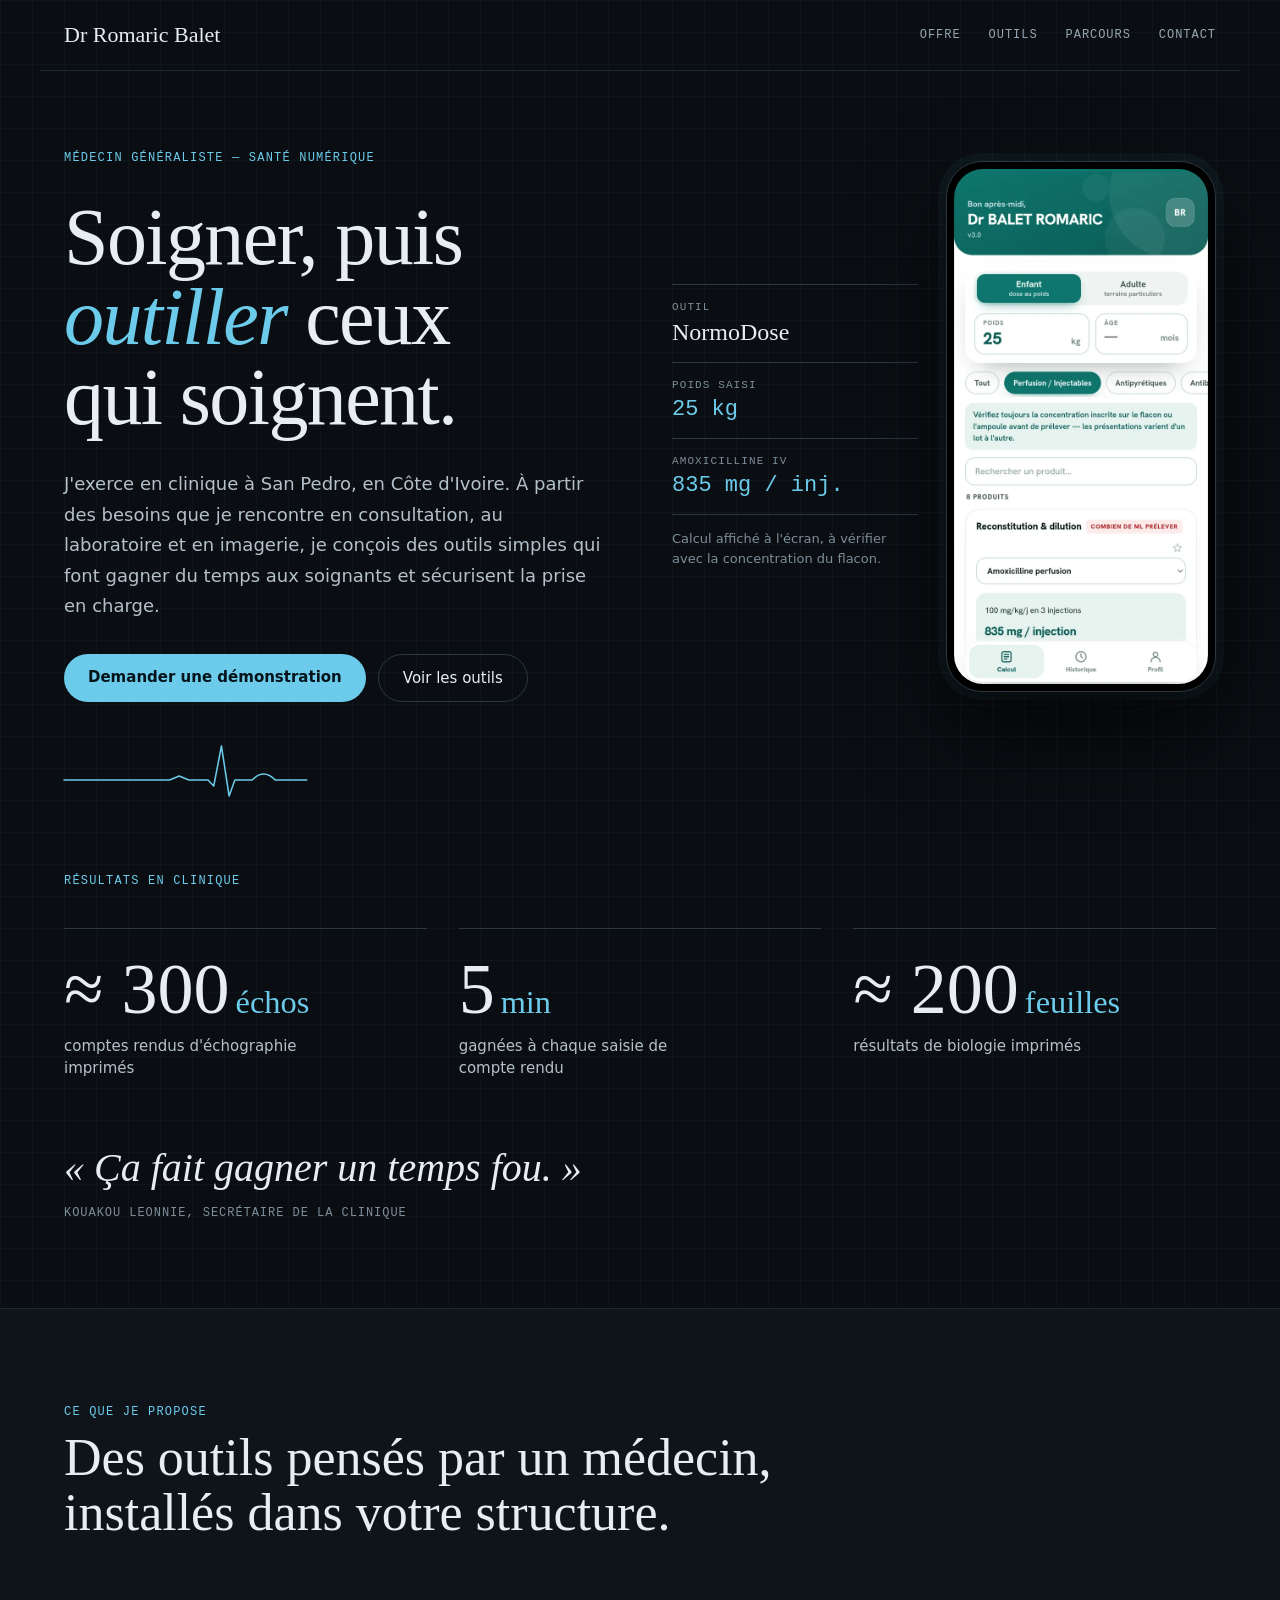
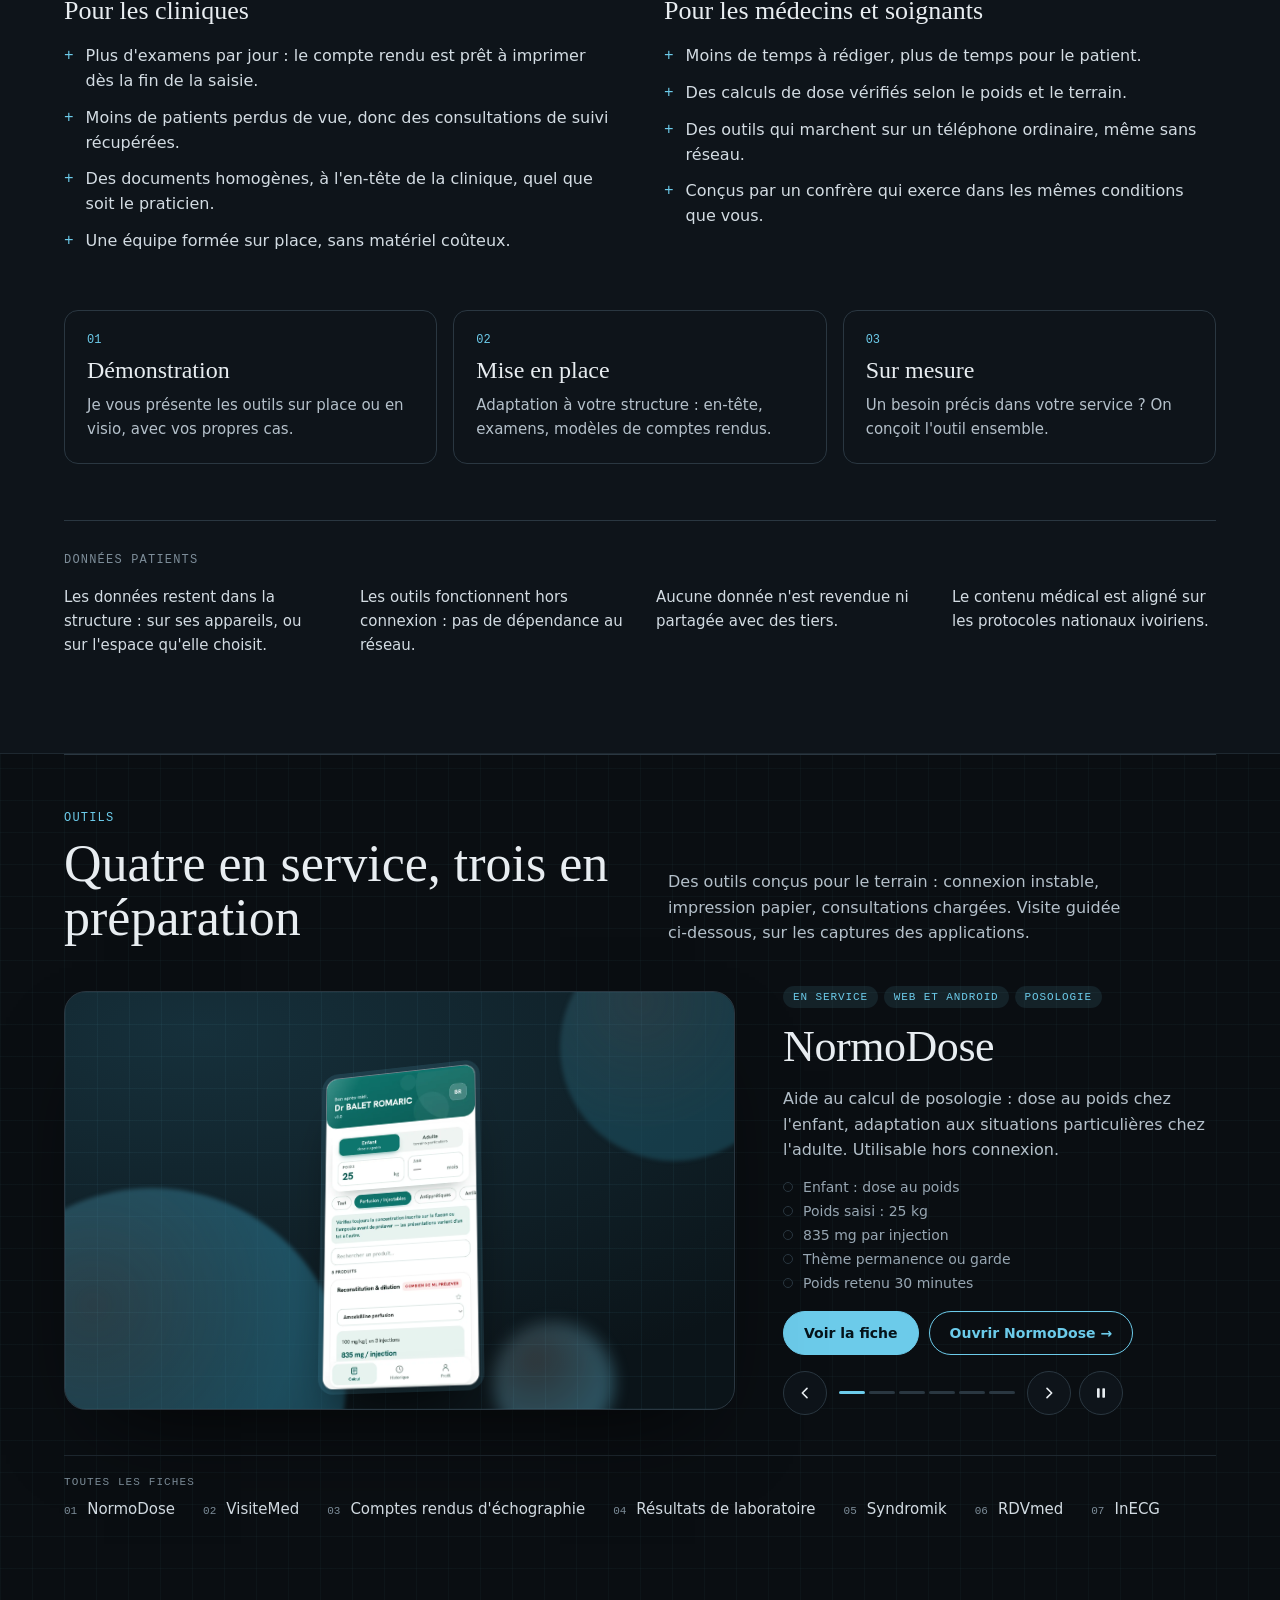
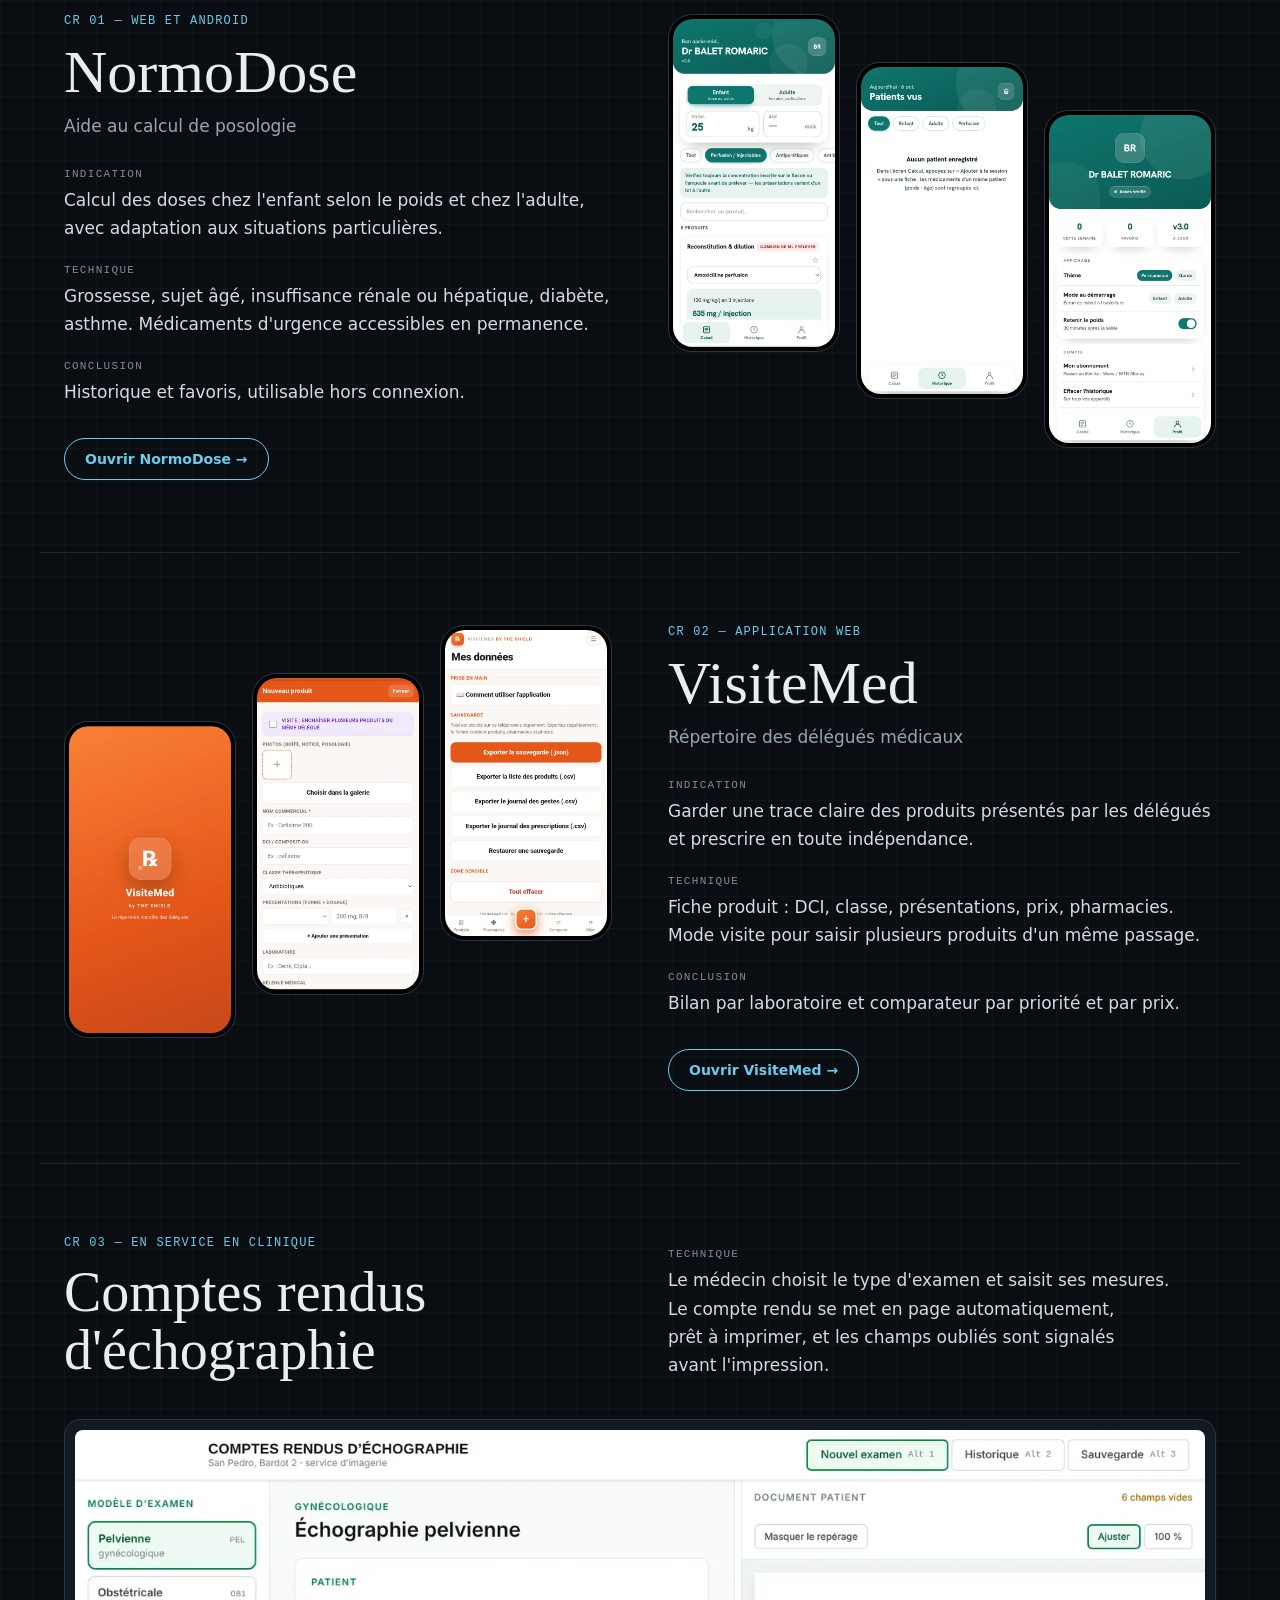
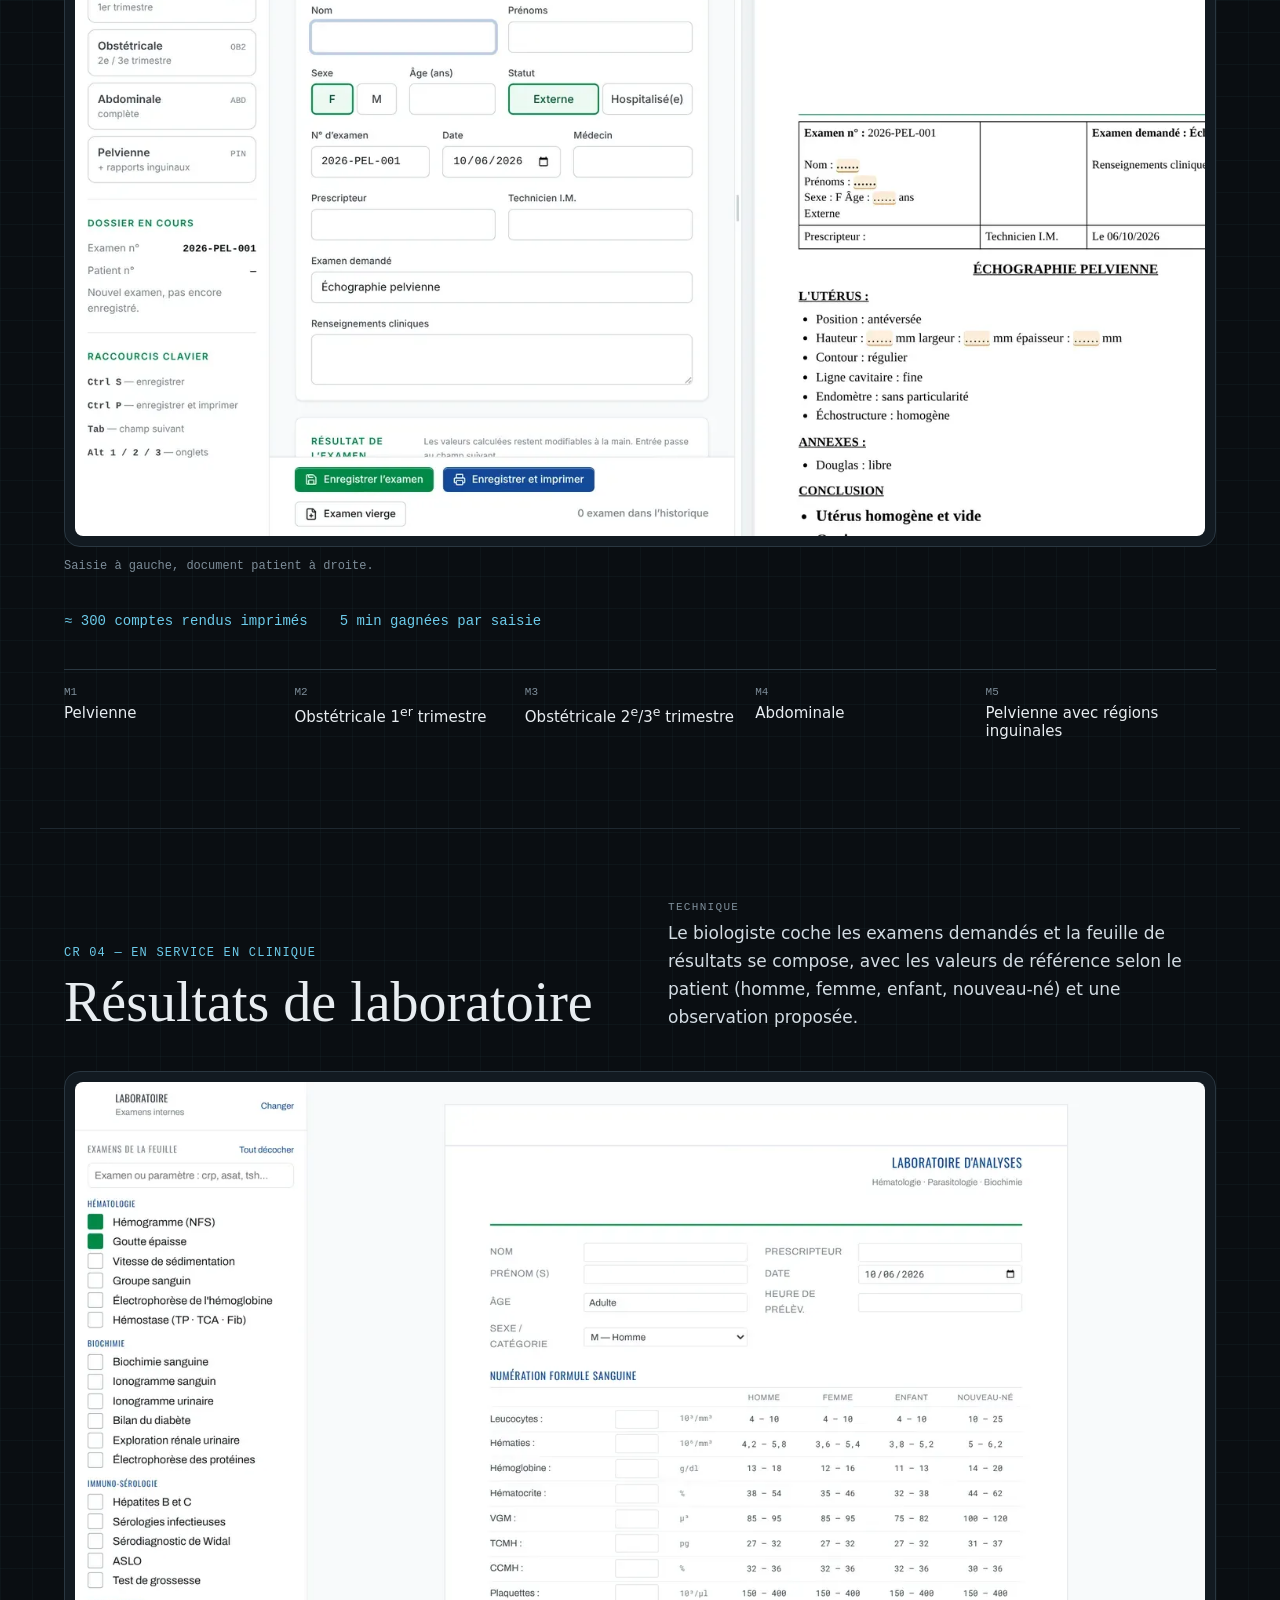
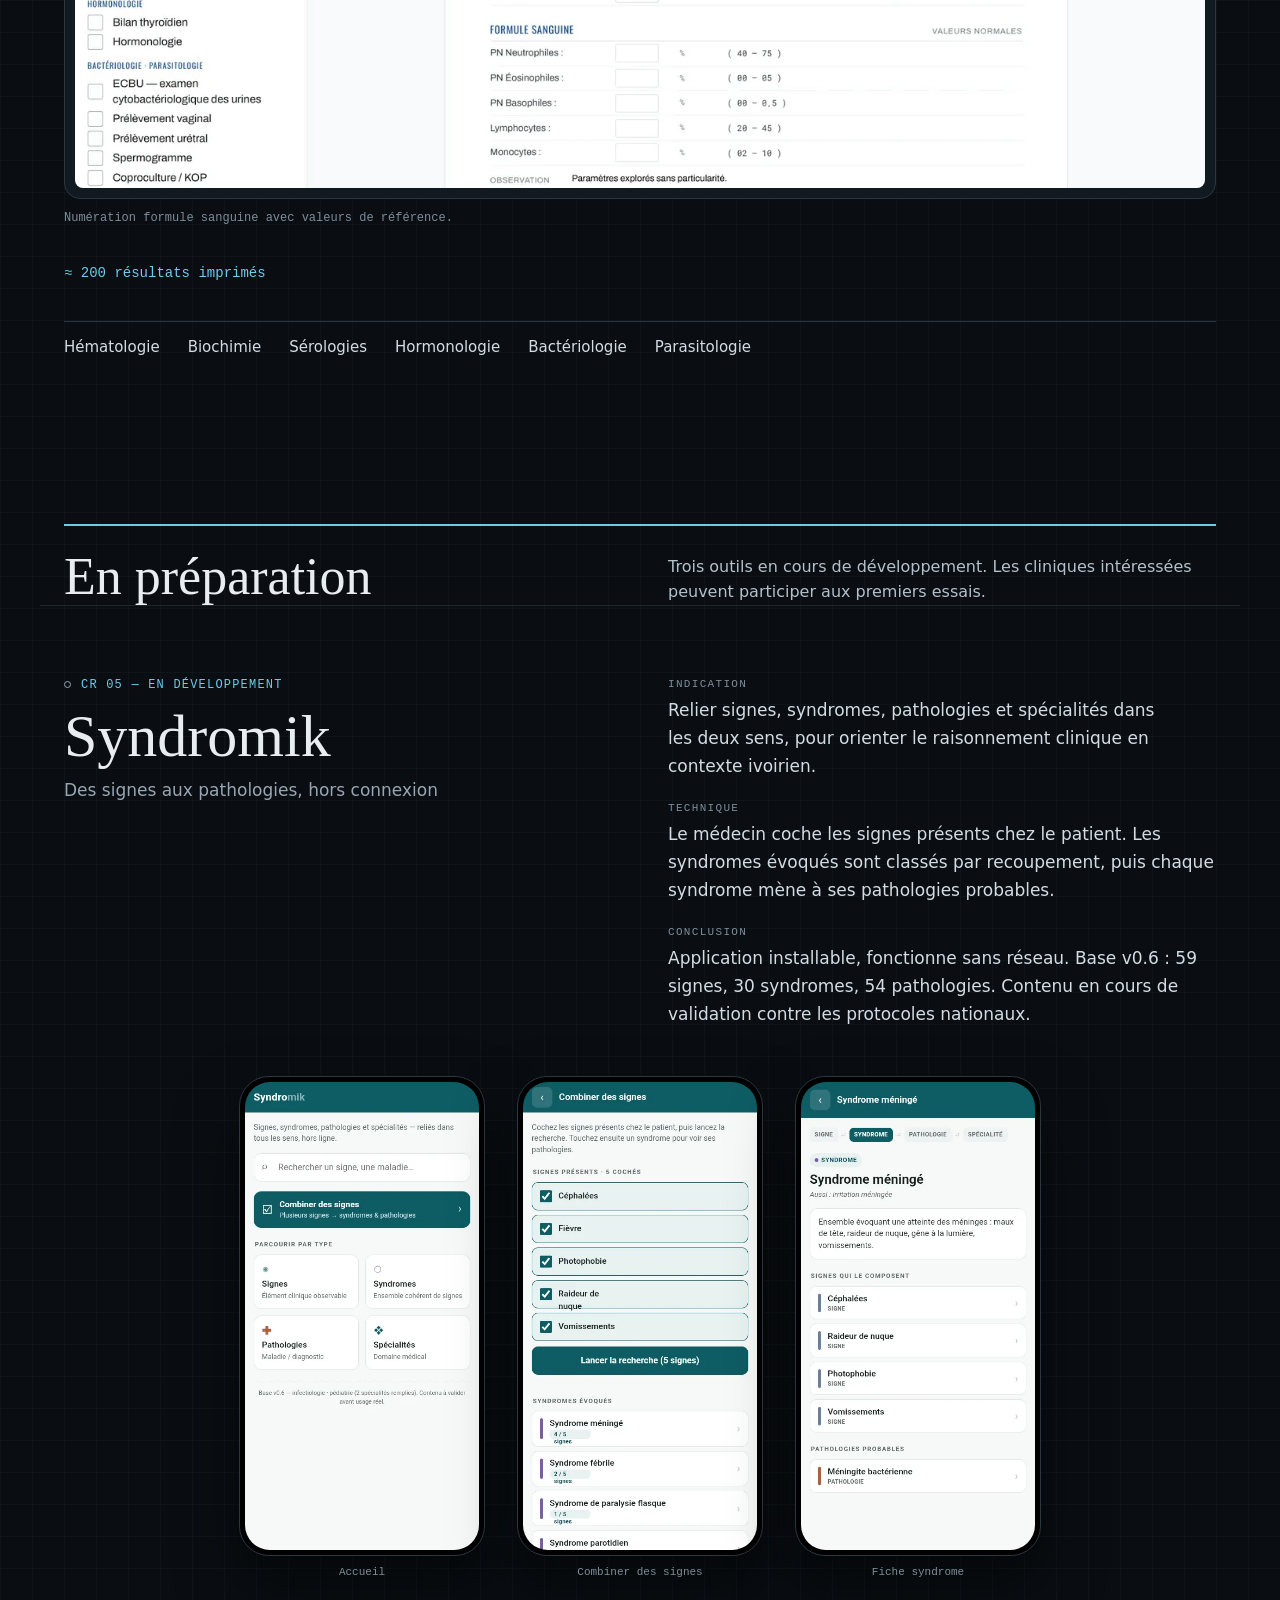
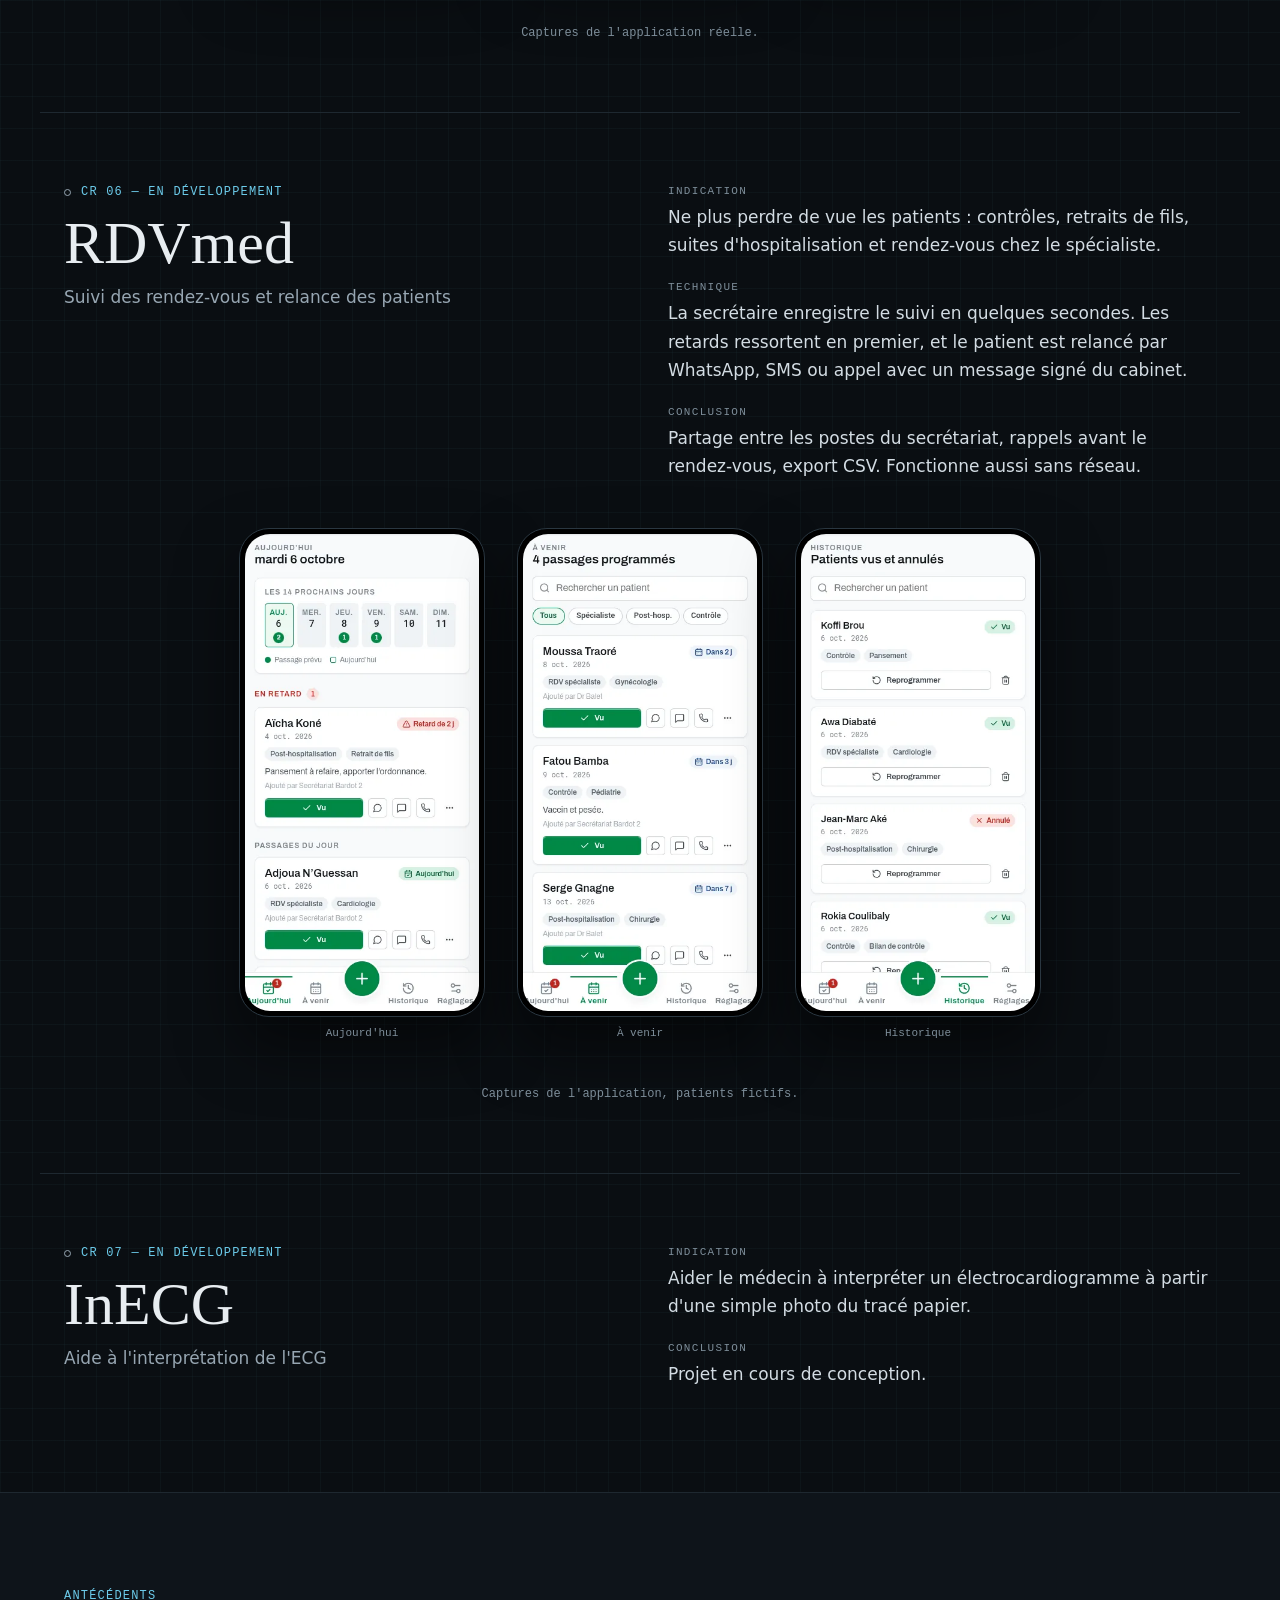
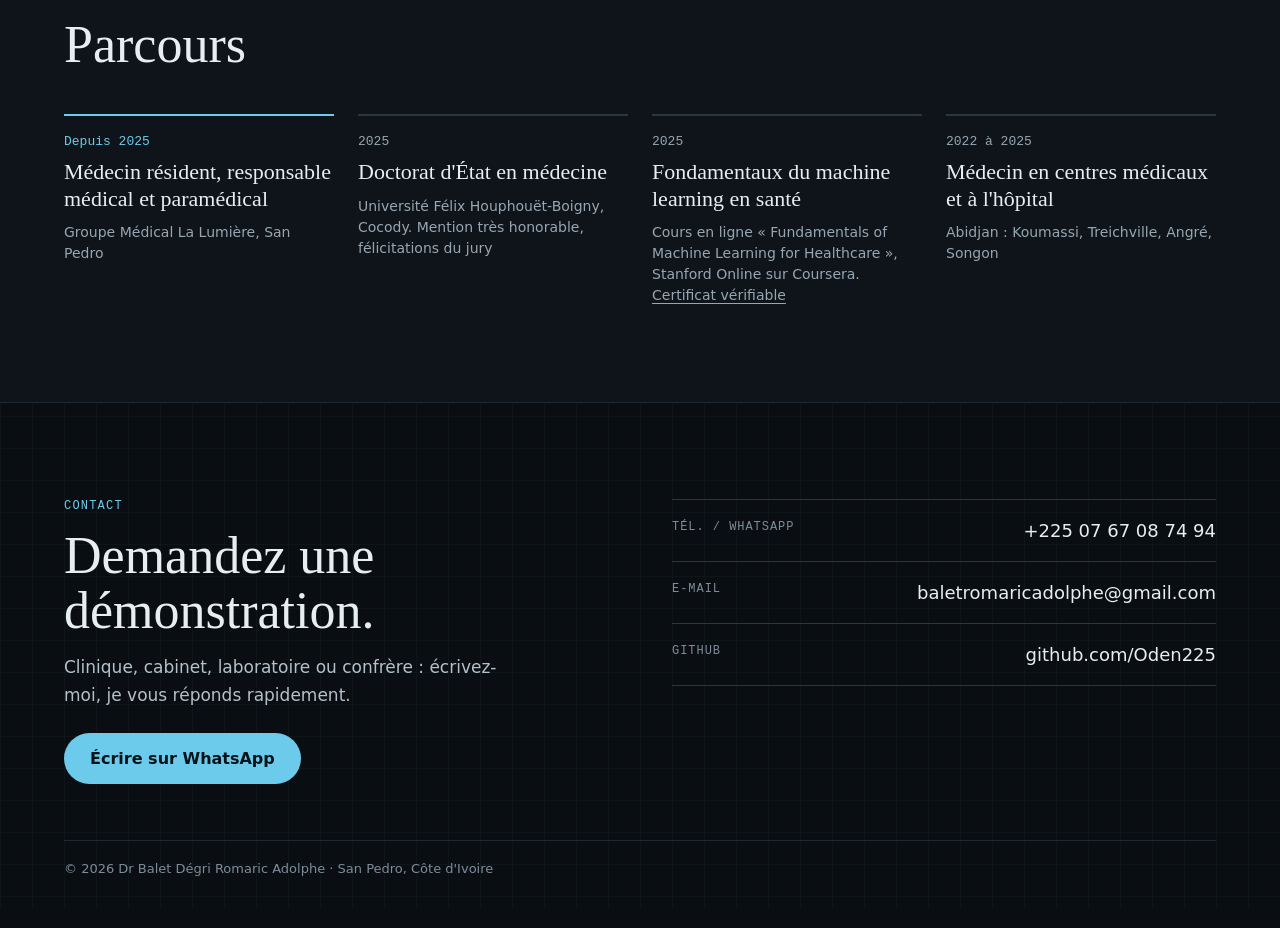
==== index.html @ 7800c888 "Attribute the quote to Kouakou Leonnie, the clinic's secretary Co-Authored-By: Claude Opus 5.5 <nore" ====
<!DOCTYPE html>
<html lang="fr">
<head>
<meta charset="utf-8">
<meta name="viewport" content="width=device-width, initial-scale=1">
<title>Dr Romaric Balet | Médecin généraliste, santé numérique</title>
<meta name="description" content="Médecin généraliste à San Pedro (Côte d'Ivoire), je conçois des outils numériques pour les cliniques et les soignants : posologie, comptes rendus d'échographie, résultats de laboratoire, suivi des patients.">
<meta name="theme-color" content="#0A0E12">
<meta property="og:type" content="website">
<meta property="og:locale" content="fr_FR">
<meta property="og:title" content="Dr Romaric Balet | Médecin généraliste, santé numérique">
<meta property="og:description" content="Médecin généraliste à San Pedro (Côte d'Ivoire), je conçois des outils numériques pour les cliniques et les soignants : posologie, comptes rendus d'échographie, résultats de laboratoire, suivi des patients.">
<meta property="og:url" content="https://oden225.github.io/Vitrine-/">
<meta property="og:image" content="https://oden225.github.io/Vitrine-/img/apercu.jpg">
<meta name="twitter:card" content="summary_large_image">
<link rel="icon" href="data:image/svg+xml,%3Csvg xmlns='http://www.w3.org/2000/svg' viewBox='0 0 100 100'%3E%3Crect width='100' height='100' rx='22' fill='%230A0E12'/%3E%3Cpath d='M18 52h16l5-6 5 6h6l5-24 6 40 5-16h16' stroke='%236CCBEA' stroke-width='6' fill='none' stroke-linejoin='round' stroke-linecap='round'/%3E%3C/svg%3E">
<link rel="preload" href="fonts/newsreader-latin.woff2" as="font" type="font/woff2" crossorigin>
<link rel="preload" href="fonts/public-sans-latin.woff2" as="font" type="font/woff2" crossorigin>
<link rel="preload" href="img/normodose-calcul.webp" as="image">
<style>
@font-face{font-family:'Newsreader';font-style:normal;font-weight:400 500;font-display:swap;src:url(fonts/newsreader-latin.woff2) format('woff2');unicode-range:U+0000-00FF,U+0131,U+0152-0153,U+02BB-02BC,U+02C6,U+02DA,U+02DC,U+0304,U+0308,U+0329,U+2000-206F,U+20AC,U+2122,U+2191,U+2193,U+2212,U+2215,U+FEFF,U+FFFD}
@font-face{font-family:'Newsreader';font-style:normal;font-weight:400 500;font-display:swap;src:url(fonts/newsreader-latin-ext.woff2) format('woff2');unicode-range:U+0100-02BA,U+02BD-02C5,U+02C7-02CC,U+02CE-02D7,U+02DD-02FF,U+1D00-1DBF,U+1E00-1E9F,U+1EF2-1EFF,U+2020,U+20A0-20AB,U+20AD-20C4,U+2113,U+2C60-2C7F,U+A720-A7FF}
@font-face{font-family:'Public Sans';font-style:normal;font-weight:400 600;font-display:swap;src:url(fonts/public-sans-latin.woff2) format('woff2');unicode-range:U+0000-00FF,U+0131,U+0152-0153,U+02BB-02BC,U+02C6,U+02DA,U+02DC,U+0304,U+0308,U+0329,U+2000-206F,U+20AC,U+2122,U+2191,U+2193,U+2212,U+2215,U+FEFF,U+FFFD}
@font-face{font-family:'Public Sans';font-style:normal;font-weight:400 600;font-display:swap;src:url(fonts/public-sans-latin-ext.woff2) format('woff2');unicode-range:U+0100-02BA,U+02BD-02C5,U+02C7-02CC,U+02CE-02D7,U+02DD-02FF,U+1D00-1DBF,U+1E00-1E9F,U+1EF2-1EFF,U+2020,U+20A0-20AB,U+20AD-20C4,U+2113,U+2C60-2C7F,U+A720-A7FF}
@font-face{font-family:'JetBrains Mono';font-style:normal;font-weight:400 500;font-display:swap;src:url(fonts/jetbrains-mono-latin.woff2) format('woff2');unicode-range:U+0000-00FF,U+0131,U+0152-0153,U+02BB-02BC,U+02C6,U+02DA,U+02DC,U+0304,U+0308,U+0329,U+2000-206F,U+20AC,U+2122,U+2191,U+2193,U+2212,U+2215,U+FEFF,U+FFFD}
@font-face{font-family:'JetBrains Mono';font-style:normal;font-weight:400 500;font-display:swap;src:url(fonts/jetbrains-mono-latin-ext.woff2) format('woff2');unicode-range:U+0100-02BA,U+02BD-02C5,U+02C7-02CC,U+02CE-02D7,U+02DD-02FF,U+1D00-1DBF,U+1E00-1E9F,U+1EF2-1EFF,U+2020,U+20A0-20AB,U+20AD-20C4,U+2113,U+2C60-2C7F,U+A720-A7FF}
*{box-sizing:border-box}
html{scroll-behavior:smooth;color-scheme:dark}
@media (prefers-reduced-motion:reduce){html{scroll-behavior:auto}}
body{margin:0;background:#0A0E12;color:#E8EDF1;font-family:"Public Sans",system-ui,sans-serif;-webkit-font-smoothing:antialiased}
img{display:block;max-width:100%;height:auto}
a{color:#6CCBEA}
a:hover{color:#A6E1F4}
a:focus-visible,button:focus-visible{outline:2px solid #6CCBEA;outline-offset:3px}
.hv1:hover{color:#E8EDF1 !important}
.hv2:hover{background:#94DBF1 !important}
.hv3:hover{background:#121A21 !important}
.hv4:hover{color:#6CCBEA !important}
.hv5:hover{background:#6CCBEA !important;color:#05131A !important}
</style>
<link rel="stylesheet" href="css/vitrine.css">
</head>
<body>
<svg width="0" height="0" style="position:absolute" aria-hidden="true"><defs>
  <linearGradient id="curG" x1="0" y1="0" x2="1" y2="1"><stop offset="0" stop-color="#C9EEF9"/><stop offset=".55" stop-color="#6CCBEA"/><stop offset="1" stop-color="#2B7A94"/></linearGradient>
  <symbol id="i-prev" viewBox="0 0 24 24" fill="none" stroke="currentColor" stroke-width="2.4" stroke-linecap="round" stroke-linejoin="round"><path d="M15 5l-7 7 7 7"/></symbol>
  <symbol id="i-next" viewBox="0 0 24 24" fill="none" stroke="currentColor" stroke-width="2.4" stroke-linecap="round" stroke-linejoin="round"><path d="M9 5l7 7-7 7"/></symbol>
  <symbol id="i-pause" viewBox="0 0 24 24" fill="currentColor"><rect x="6" y="5" width="4" height="14" rx="1"/><rect x="14" y="5" width="4" height="14" rx="1"/></symbol>
  <symbol id="i-play" viewBox="0 0 24 24" fill="currentColor"><path d="M8 5v14l11-7z"/></symbol>
</defs></svg>
<div style="min-height:100vh;background-color:#0A0E12;background-image:linear-gradient(rgba(108,203,234,0.035) 1px,transparent 1px),linear-gradient(90deg,rgba(108,203,234,0.035) 1px,transparent 1px);background-size:32px 32px">

  <header style="max-width:1200px;margin:0 auto;padding:22px 24px;display:flex;justify-content:space-between;align-items:center;gap:16px;flex-wrap:wrap;border-bottom:1px solid #1E2830">
    <a href="#" style="text-decoration:none;color:#E8EDF1;font-family:'Newsreader',Georgia,serif;font-size:22px">Dr Romaric Balet</a>
    <nav style="display:flex;gap:28px;font-family:'JetBrains Mono',monospace;font-size:12px;letter-spacing:0.08em;text-transform:uppercase">
      <a href="#offre" style="color:#97A6B2;text-decoration:none" class="hv1">Offre</a>
      <a href="#projets" style="color:#97A6B2;text-decoration:none" class="hv1">Outils</a>
      <a href="#parcours" style="color:#97A6B2;text-decoration:none" class="hv1">Parcours</a>
      <a href="#contact" style="color:#97A6B2;text-decoration:none" class="hv1">Contact</a>
    </nav>
  </header>

  <section style="max-width:1200px;margin:0 auto;padding:80px 24px 96px;display:grid;grid-template-columns:repeat(auto-fit,minmax(min(100%,480px),1fr));gap:64px;align-items:center">
    <div style="display:flex;flex-direction:column;gap:32px">
      <span data-anim="rise" style="font-family:'JetBrains Mono',monospace;font-size:12px;letter-spacing:0.1em;text-transform:uppercase;color:#6CCBEA">Médecin généraliste — Santé numérique</span>
      <h1 data-anim="rise" style="margin:0;font-family:'Newsreader',Georgia,serif;font-weight:400;font-size:clamp(44px,6.4vw,80px);line-height:1;letter-spacing:-0.02em;text-wrap:balance">Soigner, puis <em style="color:#6CCBEA">outiller</em> ceux qui soignent.</h1>
      <p data-anim="rise" style="margin:0;font-size:18px;line-height:1.7;color:#B4C0CA;max-width:540px;text-wrap:pretty">J'exerce en clinique à San Pedro, en Côte d'Ivoire. À partir des besoins que je rencontre en consultation, au laboratoire et en imagerie, je conçois des outils simples qui font gagner du temps aux soignants et sécurisent la prise en charge.</p>
      <div data-anim="rise" style="display:flex;gap:12px;flex-wrap:wrap">
        <a href="https://wa.me/2250767087494?text=Bonjour%20Docteur%2C%20je%20souhaite%20une%20d%C3%A9monstration%20de%20vos%20outils." target="_blank" rel="noopener" style="padding:14px 24px;border-radius:999px;background:#6CCBEA;color:#05131A;font-weight:600;font-size:15px;text-decoration:none" class="hv2">Demander une démonstration</a>
        <a href="#projets" style="padding:14px 24px;border-radius:999px;border:1px solid #2A3741;color:#E8EDF1;font-weight:500;font-size:15px;text-decoration:none" class="hv3">Voir les outils</a>
      </div>
    </div>

    <div style="display:grid;grid-template-columns:minmax(0,1fr) minmax(0,1.1fr);gap:28px;align-items:center">
      <div data-anim="rise" style="display:flex;flex-direction:column;gap:0;border-top:1px solid #2A3741">
        <div style="display:flex;flex-direction:column;gap:6px;padding:16px 0;border-bottom:1px solid #2A3741">
          <span style="font-family:'JetBrains Mono',monospace;font-size:11px;letter-spacing:0.1em;text-transform:uppercase;color:#7D8D99">Outil</span>
          <span style="font-family:'Newsreader',Georgia,serif;font-size:24px">NormoDose</span>
        </div>
        <div style="display:flex;flex-direction:column;gap:6px;padding:16px 0;border-bottom:1px solid #2A3741">
          <span style="font-family:'JetBrains Mono',monospace;font-size:11px;letter-spacing:0.1em;text-transform:uppercase;color:#7D8D99">Poids saisi</span>
          <span data-count="25" data-suffix=" kg" style="font-family:'JetBrains Mono',monospace;font-size:22px;color:#6CCBEA">25 kg</span>
        </div>
        <div style="display:flex;flex-direction:column;gap:6px;padding:16px 0;border-bottom:1px solid #2A3741">
          <span style="font-family:'JetBrains Mono',monospace;font-size:11px;letter-spacing:0.1em;text-transform:uppercase;color:#7D8D99">Amoxicilline IV</span>
          <span data-count="835" data-suffix=" mg / inj." style="font-family:'JetBrains Mono',monospace;font-size:22px;color:#6CCBEA">835 mg / inj.</span>
        </div>
        <span style="padding-top:14px;font-size:13px;line-height:1.5;color:#7D8D99">Calcul affiché à l'écran, à vérifier avec la concentration du flacon.</span>
      </div>
      <div data-anim="float" style="padding:7px;border-radius:36px;background:#000;border:1px solid #2A3741;box-shadow:0 40px 90px rgba(0,0,0,0.6),0 0 0 8px rgba(108,203,234,0.05)">
        <img width="600" height="1216" src="img/normodose-calcul.webp" alt="NormoDose, calcul de dose chez l'enfant de 25 kg" style="border-radius:29px;width:100%">
      </div>
    </div>
  </section>

  <div aria-hidden="true" style="max-width:1200px;margin:-48px auto 0;padding:0 24px 24px;position:relative">
    <svg viewBox="0 0 1200 60" preserveAspectRatio="none" style="display:block;width:100%;height:60px;overflow:visible">
      <path d="M0 30 H0" stroke="#1E2830" stroke-width="1" fill="none"></path>
      <path data-anim="ecg" d="M0 30 h110 l10 -4 l10 4 h20 l6 6 l8 -40 l8 50 l6 -16 h18 q12 -12 24 0 h80 h110 l10 -4 l10 4 h20 l6 6 l8 -40 l8 50 l6 -16 h18 q12 -12 24 0 h80 h110 l10 -4 l10 4 h20 l6 6 l8 -40 l8 50 l6 -16 h18 q12 -12 24 0 h80 h110 l10 -4 l10 4 h20 l6 6 l8 -40 l8 50 l6 -16 h18 q12 -12 24 0 h80 " stroke="#6CCBEA" stroke-width="1.6" fill="none" stroke-linejoin="round" stroke-linecap="round"></path>
    </svg>
  </div>

  <section style="max-width:1200px;margin:0 auto;padding:40px 24px 88px;display:flex;flex-direction:column;gap:40px">
    <span style="font-family:'JetBrains Mono',monospace;font-size:12px;letter-spacing:0.1em;text-transform:uppercase;color:#6CCBEA">Résultats en clinique</span>
    <div data-anim="stagger" style="display:grid;grid-template-columns:repeat(auto-fit,minmax(min(100%,240px),1fr));gap:0 32px">
        <div style="display:flex;flex-direction:column;gap:10px;padding:24px 24px 24px 0;border-top:1px solid #2A3741">
          <span style="font-family:'Newsreader',Georgia,serif;font-size:clamp(48px,6vw,72px);line-height:1;color:#E8EDF1">≈ <span data-count="300">300</span><span style="font-size:0.45em;color:#6CCBEA;margin-left:6px">échos</span></span>
          <span style="font-size:15px;line-height:1.5;color:#B4C0CA;max-width:260px">comptes rendus d'échographie imprimés</span>
        </div>
        <div style="display:flex;flex-direction:column;gap:10px;padding:24px 24px 24px 0;border-top:1px solid #2A3741">
          <span style="font-family:'Newsreader',Georgia,serif;font-size:clamp(48px,6vw,72px);line-height:1;color:#E8EDF1"><span data-count="5">5</span><span style="font-size:0.45em;color:#6CCBEA;margin-left:6px">min</span></span>
          <span style="font-size:15px;line-height:1.5;color:#B4C0CA;max-width:260px">gagnées à chaque saisie de compte rendu</span>
        </div>
        <div style="display:flex;flex-direction:column;gap:10px;padding:24px 24px 24px 0;border-top:1px solid #2A3741">
          <span style="font-family:'Newsreader',Georgia,serif;font-size:clamp(48px,6vw,72px);line-height:1;color:#E8EDF1">≈ <span data-count="200">200</span><span style="font-size:0.45em;color:#6CCBEA;margin-left:6px">feuilles</span></span>
          <span style="font-size:15px;line-height:1.5;color:#B4C0CA;max-width:260px">résultats de biologie imprimés</span>
        </div>
    </div>
    <blockquote style="margin:0;display:flex;flex-direction:column;gap:14px;max-width:760px">
      <p style="margin:0;font-family:'Newsreader',Georgia,serif;font-style:italic;font-size:clamp(28px,3.4vw,40px);line-height:1.2;color:#E8EDF1">« Ça fait gagner un temps fou. »</p>
      <cite style="font-style:normal;font-family:'JetBrains Mono',monospace;font-size:12px;letter-spacing:0.08em;text-transform:uppercase;color:#7D8D99">Kouakou Leonnie, secrétaire de la clinique</cite>
    </blockquote>
  </section>

  <section id="offre" style="background:#0E141A;border-top:1px solid #1E2830;border-bottom:1px solid #1E2830">
    <div style="max-width:1200px;margin:0 auto;padding:96px 24px;display:flex;flex-direction:column;gap:56px">
      <div data-anim="reveal" style="display:flex;flex-direction:column;gap:12px;max-width:720px">
        <span style="font-family:'JetBrains Mono',monospace;font-size:12px;letter-spacing:0.1em;text-transform:uppercase;color:#6CCBEA">Ce que je propose</span>
        <h2 style="margin:0;font-family:'Newsreader',Georgia,serif;font-weight:400;font-size:clamp(34px,4.4vw,52px);line-height:1.05;text-wrap:balance">Des outils pensés par un médecin, installés dans votre structure.</h2>
      </div>
      <div style="display:grid;grid-template-columns:repeat(auto-fit,minmax(min(100%,400px),1fr));gap:48px">
        <div style="display:flex;flex-direction:column;gap:18px">
          <span style="font-family:'Newsreader',Georgia,serif;font-size:26px">Pour les cliniques</span>
          <ul style="list-style:none;margin:0;padding:0;display:flex;flex-direction:column;gap:12px">
            <li style="display:flex;gap:12px;font-size:16px;line-height:1.55;color:#D3DCE3"><span style="font-family:'JetBrains Mono',monospace;color:#6CCBEA;flex:none">+</span><span>Plus d'examens par jour : le compte rendu est prêt à imprimer dès la fin de la saisie.</span></li>
            <li style="display:flex;gap:12px;font-size:16px;line-height:1.55;color:#D3DCE3"><span style="font-family:'JetBrains Mono',monospace;color:#6CCBEA;flex:none">+</span><span>Moins de patients perdus de vue, donc des consultations de suivi récupérées.</span></li>
            <li style="display:flex;gap:12px;font-size:16px;line-height:1.55;color:#D3DCE3"><span style="font-family:'JetBrains Mono',monospace;color:#6CCBEA;flex:none">+</span><span>Des documents homogènes, à l'en-tête de la clinique, quel que soit le praticien.</span></li>
            <li style="display:flex;gap:12px;font-size:16px;line-height:1.55;color:#D3DCE3"><span style="font-family:'JetBrains Mono',monospace;color:#6CCBEA;flex:none">+</span><span>Une équipe formée sur place, sans matériel coûteux.</span></li>
          </ul>
        </div>
        <div style="display:flex;flex-direction:column;gap:18px">
          <span style="font-family:'Newsreader',Georgia,serif;font-size:26px">Pour les médecins et soignants</span>
          <ul style="list-style:none;margin:0;padding:0;display:flex;flex-direction:column;gap:12px">
            <li style="display:flex;gap:12px;font-size:16px;line-height:1.55;color:#D3DCE3"><span style="font-family:'JetBrains Mono',monospace;color:#6CCBEA;flex:none">+</span><span>Moins de temps à rédiger, plus de temps pour le patient.</span></li>
            <li style="display:flex;gap:12px;font-size:16px;line-height:1.55;color:#D3DCE3"><span style="font-family:'JetBrains Mono',monospace;color:#6CCBEA;flex:none">+</span><span>Des calculs de dose vérifiés selon le poids et le terrain.</span></li>
            <li style="display:flex;gap:12px;font-size:16px;line-height:1.55;color:#D3DCE3"><span style="font-family:'JetBrains Mono',monospace;color:#6CCBEA;flex:none">+</span><span>Des outils qui marchent sur un téléphone ordinaire, même sans réseau.</span></li>
            <li style="display:flex;gap:12px;font-size:16px;line-height:1.55;color:#D3DCE3"><span style="font-family:'JetBrains Mono',monospace;color:#6CCBEA;flex:none">+</span><span>Conçus par un confrère qui exerce dans les mêmes conditions que vous.</span></li>
          </ul>
        </div>
      </div>
      <div data-anim="stagger" style="display:grid;grid-template-columns:repeat(auto-fit,minmax(min(100%,260px),1fr));gap:16px">
        <div style="display:flex;flex-direction:column;gap:10px;padding:22px;border:1px solid #2A3741;border-radius:14px;background:#0E141A">
          <span style="font-family:'JetBrains Mono',monospace;font-size:12px;color:#6CCBEA">01</span>
          <span style="font-family:'Newsreader',Georgia,serif;font-size:24px;line-height:1.15">Démonstration</span>
          <span style="font-size:15px;line-height:1.55;color:#B4C0CA">Je vous présente les outils sur place ou en visio, avec vos propres cas.</span>
        </div>
        <div style="display:flex;flex-direction:column;gap:10px;padding:22px;border:1px solid #2A3741;border-radius:14px;background:#0E141A">
          <span style="font-family:'JetBrains Mono',monospace;font-size:12px;color:#6CCBEA">02</span>
          <span style="font-family:'Newsreader',Georgia,serif;font-size:24px;line-height:1.15">Mise en place</span>
          <span style="font-size:15px;line-height:1.55;color:#B4C0CA">Adaptation à votre structure : en-tête, examens, modèles de comptes rendus.</span>
        </div>
        <div style="display:flex;flex-direction:column;gap:10px;padding:22px;border:1px solid #2A3741;border-radius:14px;background:#0E141A">
          <span style="font-family:'JetBrains Mono',monospace;font-size:12px;color:#6CCBEA">03</span>
          <span style="font-family:'Newsreader',Georgia,serif;font-size:24px;line-height:1.15">Sur mesure</span>
          <span style="font-size:15px;line-height:1.55;color:#B4C0CA">Un besoin précis dans votre service ? On conçoit l'outil ensemble.</span>
        </div>
      </div>
      <div style="display:flex;flex-direction:column;gap:18px;padding-top:32px;border-top:1px solid #2A3741">
        <span style="font-family:'JetBrains Mono',monospace;font-size:12px;letter-spacing:0.1em;text-transform:uppercase;color:#7D8D99">Données patients</span>
        <div style="display:grid;grid-template-columns:repeat(auto-fit,minmax(min(100%,240px),1fr));gap:20px 32px">
          <p style="margin:0;font-size:15px;line-height:1.6;color:#D3DCE3">Les données restent dans la structure : sur ses appareils, ou sur l'espace qu'elle choisit.</p>
          <p style="margin:0;font-size:15px;line-height:1.6;color:#D3DCE3">Les outils fonctionnent hors connexion : pas de dépendance au réseau.</p>
          <p style="margin:0;font-size:15px;line-height:1.6;color:#D3DCE3">Aucune donnée n'est revendue ni partagée avec des tiers.</p>
          <p style="margin:0;font-size:15px;line-height:1.6;color:#D3DCE3">Le contenu médical est aligné sur les protocoles nationaux ivoiriens.</p>
        </div>
      </div>
    </div>
  </section>

  <section id="projets" style="max-width:1200px;margin:0 auto;padding:0 24px">
    <div style="border-top:1px solid #2A3741;padding:56px 0 24px;display:flex;flex-direction:column;gap:40px">
      <div data-anim="reveal" style="display:grid;grid-template-columns:repeat(auto-fit,minmax(min(100%,340px),1fr));gap:16px 56px;align-items:end">
        <div style="display:flex;flex-direction:column;gap:12px">
          <span style="font-family:'JetBrains Mono',monospace;font-size:12px;letter-spacing:0.1em;text-transform:uppercase;color:#6CCBEA">Outils</span>
          <h2 style="margin:0;font-family:'Newsreader',Georgia,serif;font-weight:400;font-size:clamp(34px,4.4vw,52px);line-height:1.05">Quatre en service, trois en préparation</h2>
        </div>
        <p style="margin:0;font-size:16px;line-height:1.6;color:#B4C0CA;max-width:460px">Des outils conçus pour le terrain : connexion instable, impression papier, consultations chargées. Visite guidée ci-dessous, sur les captures des applications.</p>
      </div>
      <div class="pshow" id="pshow" aria-roledescription="carrousel" aria-label="Visite guidée des outils">
        <div class="ps-stage">
          <i class="ps-orb o1"></i><i class="ps-orb o2"></i><i class="ps-orb o3"></i>
          <div class="ps-cam"><div class="ps-panel"><img alt=""><i class="sheen"></i><div class="ps-px"></div></div></div>
          <i class="ps-ripple"></i>
          <svg class="ps-cursor" viewBox="0 0 34 40" aria-hidden="true"><path d="M3 2l27 15-11.5 3.2L13 34z" fill="url(#curG)" stroke="#fff" stroke-width="1.6" stroke-linejoin="round"/></svg>
          <div class="ps-callout" aria-hidden="true"></div>
        </div>
        <div class="ps-info">
          <div class="ps-meta"></div>
          <h3 class="ps-title" aria-live="polite"></h3>
          <p class="ps-desc"></p>
          <ul class="ps-feats" aria-label="Points montrés"></ul>
          <div class="ps-actions"></div>
          <div class="ps-nav">
            <button type="button" class="ps-prev" aria-label="Outil précédent"><svg><use href="#i-prev"/></svg></button>
            <div class="ps-dots"></div>
            <button type="button" class="ps-next" aria-label="Outil suivant"><svg><use href="#i-next"/></svg></button>
            <button type="button" class="ps-pause" aria-label="Mettre en pause"><svg><use href="#i-pause"/></svg></button>
          </div>
        </div>
      </div>
      <nav aria-label="Fiches des outils" style="display:flex;flex-direction:column;gap:12px;border-top:1px solid #1E2830;padding-top:20px">
        <span style="font-family:'JetBrains Mono',monospace;font-size:11px;letter-spacing:0.1em;text-transform:uppercase;color:#7D8D99">Toutes les fiches</span>
        <ul style="list-style:none;margin:0;padding:0;display:flex;flex-wrap:wrap;gap:10px 28px;font-size:15px"><li><a class="hv4" href="#cr-01" style="display:flex;gap:10px;align-items:baseline;text-decoration:none;color:#D3DCE3"><span style="font-family:'JetBrains Mono',monospace;font-size:11px;color:#7D8D99">01</span>NormoDose</a></li><li><a class="hv4" href="#cr-02" style="display:flex;gap:10px;align-items:baseline;text-decoration:none;color:#D3DCE3"><span style="font-family:'JetBrains Mono',monospace;font-size:11px;color:#7D8D99">02</span>VisiteMed</a></li><li><a class="hv4" href="#cr-03" style="display:flex;gap:10px;align-items:baseline;text-decoration:none;color:#D3DCE3"><span style="font-family:'JetBrains Mono',monospace;font-size:11px;color:#7D8D99">03</span>Comptes rendus d'échographie</a></li><li><a class="hv4" href="#cr-04" style="display:flex;gap:10px;align-items:baseline;text-decoration:none;color:#D3DCE3"><span style="font-family:'JetBrains Mono',monospace;font-size:11px;color:#7D8D99">04</span>Résultats de laboratoire</a></li><li><a class="hv4" href="#cr-05" style="display:flex;gap:10px;align-items:baseline;text-decoration:none;color:#D3DCE3"><span style="font-family:'JetBrains Mono',monospace;font-size:11px;color:#7D8D99">05</span>Syndromik</a></li><li><a class="hv4" href="#cr-06" style="display:flex;gap:10px;align-items:baseline;text-decoration:none;color:#D3DCE3"><span style="font-family:'JetBrains Mono',monospace;font-size:11px;color:#7D8D99">06</span>RDVmed</a></li><li><a class="hv4" href="#cr-07" style="display:flex;gap:10px;align-items:baseline;text-decoration:none;color:#D3DCE3"><span style="font-family:'JetBrains Mono',monospace;font-size:11px;color:#7D8D99">07</span>InECG</a></li></ul>
      </nav>
    </div>
  </section>

  <article data-anim="reveal" id="cr-01" style="max-width:1200px;margin:0 auto;padding:72px 24px">
    <div style="display:grid;grid-template-columns:repeat(auto-fit,minmax(min(100%,440px),1fr));gap:56px;align-items:start">
      <div style="display:flex;flex-direction:column;gap:32px">
        <div style="display:flex;flex-direction:column;gap:14px">
          <span style="font-family:'JetBrains Mono',monospace;font-size:12px;letter-spacing:0.1em;color:#6CCBEA">CR 01 — WEB ET ANDROID</span>
          <h3 style="margin:0;font-family:'Newsreader',Georgia,serif;font-weight:400;font-size:clamp(40px,5vw,60px);line-height:1">NormoDose</h3>
          <p style="margin:0;font-size:17px;color:#97A6B2">Aide au calcul de posologie</p>
        </div>
        <div style="display:flex;flex-direction:column;gap:22px">
          <div style="display:flex;flex-direction:column;gap:6px"><span style="font-family:'JetBrains Mono',monospace;font-size:11px;letter-spacing:0.12em;text-transform:uppercase;color:#7D8D99">Indication</span><p style="margin:0;font-size:17px;line-height:1.65;color:#D3DCE3">Calcul des doses chez l'enfant selon le poids et chez l'adulte, avec adaptation aux situations particulières.</p></div>
          <div style="display:flex;flex-direction:column;gap:6px"><span style="font-family:'JetBrains Mono',monospace;font-size:11px;letter-spacing:0.12em;text-transform:uppercase;color:#7D8D99">Technique</span><p style="margin:0;font-size:17px;line-height:1.65;color:#D3DCE3">Grossesse, sujet âgé, insuffisance rénale ou hépatique, diabète, asthme. Médicaments d'urgence accessibles en permanence.</p></div>
          <div style="display:flex;flex-direction:column;gap:6px"><span style="font-family:'JetBrains Mono',monospace;font-size:11px;letter-spacing:0.12em;text-transform:uppercase;color:#7D8D99">Conclusion</span><p style="margin:0;font-size:17px;line-height:1.65;color:#D3DCE3">Historique et favoris, utilisable hors connexion.</p></div>
        </div>
        <a href="https://oden225.github.io/Pediadose/" target="_blank" rel="noopener" style="align-self:flex-start;padding:12px 20px;border-radius:999px;border:1px solid #6CCBEA;color:#6CCBEA;font-weight:600;font-size:14px;text-decoration:none" class="hv5">Ouvrir NormoDose →</a>
      </div>
      <div style="display:grid;grid-template-columns:repeat(3,minmax(0,1fr));gap:16px;align-items:start">
        <div style="padding:4px;border-radius:24px;background:#000;border:1px solid #2A3741"><img loading="lazy" decoding="async" width="600" height="1216" src="img/normodose-calcul.webp" alt="Écran Calcul" style="border-radius:20px;width:100%"></div>
        <div style="padding:4px;border-radius:24px;background:#000;border:1px solid #2A3741;margin-top:48px"><img loading="lazy" decoding="async" width="600" height="1212" src="img/normodose-patients.webp" alt="Écran Patients vus" style="border-radius:20px;width:100%"></div>
        <div style="padding:4px;border-radius:24px;background:#000;border:1px solid #2A3741;margin-top:96px"><img loading="lazy" decoding="async" width="600" height="1215" src="img/normodose-profil.webp" alt="Écran Profil" style="border-radius:20px;width:100%"></div>
      </div>
    </div>
  </article>

  <article data-anim="reveal" id="cr-02" style="max-width:1200px;margin:0 auto;padding:72px 24px;border-top:1px solid #1E2830">
    <div style="display:grid;grid-template-columns:repeat(auto-fit,minmax(min(100%,440px),1fr));gap:56px;align-items:start">
      <div style="display:grid;grid-template-columns:repeat(3,minmax(0,1fr));gap:16px;align-items:start">
        <div style="padding:4px;border-radius:24px;background:#000;border:1px solid #2A3741;margin-top:96px"><img loading="lazy" decoding="async" width="600" height="1138" src="img/visitemed-accueil.webp" alt="Accueil VisiteMed" style="border-radius:20px;width:100%"></div>
        <div style="padding:4px;border-radius:24px;background:#000;border:1px solid #2A3741;margin-top:48px"><img loading="lazy" decoding="async" width="600" height="1153" src="img/visitemed-produit.webp" alt="Nouveau produit" style="border-radius:20px;width:100%"></div>
        <div style="padding:4px;border-radius:24px;background:#000;border:1px solid #2A3741"><img loading="lazy" decoding="async" width="600" height="1133" src="img/visitemed-donnees.webp" alt="Mes données" style="border-radius:20px;width:100%"></div>
      </div>
      <div style="display:flex;flex-direction:column;gap:32px">
        <div style="display:flex;flex-direction:column;gap:14px">
          <span style="font-family:'JetBrains Mono',monospace;font-size:12px;letter-spacing:0.1em;color:#6CCBEA">CR 02 — APPLICATION WEB</span>
          <h3 style="margin:0;font-family:'Newsreader',Georgia,serif;font-weight:400;font-size:clamp(40px,5vw,60px);line-height:1">VisiteMed</h3>
          <p style="margin:0;font-size:17px;color:#97A6B2">Répertoire des délégués médicaux</p>
        </div>
        <div style="display:flex;flex-direction:column;gap:22px">
          <div style="display:flex;flex-direction:column;gap:6px"><span style="font-family:'JetBrains Mono',monospace;font-size:11px;letter-spacing:0.12em;text-transform:uppercase;color:#7D8D99">Indication</span><p style="margin:0;font-size:17px;line-height:1.65;color:#D3DCE3">Garder une trace claire des produits présentés par les délégués et prescrire en toute indépendance.</p></div>
          <div style="display:flex;flex-direction:column;gap:6px"><span style="font-family:'JetBrains Mono',monospace;font-size:11px;letter-spacing:0.12em;text-transform:uppercase;color:#7D8D99">Technique</span><p style="margin:0;font-size:17px;line-height:1.65;color:#D3DCE3">Fiche produit : DCI, classe, présentations, prix, pharmacies. Mode visite pour saisir plusieurs produits d'un même passage.</p></div>
          <div style="display:flex;flex-direction:column;gap:6px"><span style="font-family:'JetBrains Mono',monospace;font-size:11px;letter-spacing:0.12em;text-transform:uppercase;color:#7D8D99">Conclusion</span><p style="margin:0;font-size:17px;line-height:1.65;color:#D3DCE3">Bilan par laboratoire et comparateur par priorité et par prix.</p></div>
        </div>
        <a href="https://oden225.github.io/visitmed/" target="_blank" rel="noopener" style="align-self:flex-start;padding:12px 20px;border-radius:999px;border:1px solid #6CCBEA;color:#6CCBEA;font-weight:600;font-size:14px;text-decoration:none" class="hv5">Ouvrir VisiteMed →</a>
      </div>
    </div>
  </article>

  <article data-anim="reveal" id="cr-03" style="max-width:1200px;margin:0 auto;padding:72px 24px;border-top:1px solid #1E2830;display:flex;flex-direction:column;gap:40px">
    <div style="display:grid;grid-template-columns:repeat(auto-fit,minmax(min(100%,340px),1fr));gap:32px 56px;align-items:end">
      <div style="display:flex;flex-direction:column;gap:14px">
        <span style="font-family:'JetBrains Mono',monospace;font-size:12px;letter-spacing:0.1em;color:#6CCBEA">CR 03 — EN SERVICE EN CLINIQUE</span>
        <h3 style="margin:0;font-family:'Newsreader',Georgia,serif;font-weight:400;font-size:clamp(36px,4.6vw,56px);line-height:1.02">Comptes rendus d'échographie</h3>
      </div>
      <div style="display:flex;flex-direction:column;gap:6px"><span style="font-family:'JetBrains Mono',monospace;font-size:11px;letter-spacing:0.12em;text-transform:uppercase;color:#7D8D99">Technique</span><p style="margin:0;font-size:17px;line-height:1.65;color:#D3DCE3;text-wrap:pretty">Le médecin choisit le type d'examen et saisit ses mesures. Le compte rendu se met en page automatiquement, prêt à imprimer, et les champs oubliés sont signalés avant l'impression.</p></div>
    </div>
    <figure style="margin:0;display:flex;flex-direction:column;gap:12px">
      <div style="padding:10px;border-radius:16px;background:#121A21;border:1px solid #2A3741"><img src="img/echographie.webp" alt="Écran de saisie d'une échographie pelvienne avec le compte rendu généré à droite" width="1440" height="900" loading="lazy" style="width:100%;border-radius:8px"></div>
      <figcaption style="font-family:'JetBrains Mono',monospace;font-size:12px;color:#7D8D99">Saisie à gauche, document patient à droite.</figcaption>
    </figure>
    <div style="display:flex;flex-wrap:wrap;gap:12px 32px;font-family:'JetBrains Mono',monospace;font-size:14px;color:#6CCBEA"><span>≈ 300 comptes rendus imprimés</span><span>5 min gagnées par saisie</span></div>
    <div style="display:grid;grid-template-columns:repeat(auto-fit,minmax(min(100%,200px),1fr));border-top:1px solid #2A3741">
      <div style="padding:16px 16px 16px 0;display:flex;flex-direction:column;gap:6px"><span style="font-family:'JetBrains Mono',monospace;font-size:11px;color:#7D8D99">M1</span><span style="font-size:15px">Pelvienne</span></div>
      <div style="padding:16px 16px 16px 0;display:flex;flex-direction:column;gap:6px"><span style="font-family:'JetBrains Mono',monospace;font-size:11px;color:#7D8D99">M2</span><span style="font-size:15px">Obstétricale 1<sup>er</sup> trimestre</span></div>
      <div style="padding:16px 16px 16px 0;display:flex;flex-direction:column;gap:6px"><span style="font-family:'JetBrains Mono',monospace;font-size:11px;color:#7D8D99">M3</span><span style="font-size:15px">Obstétricale 2<sup>e</sup>/3<sup>e</sup> trimestre</span></div>
      <div style="padding:16px 16px 16px 0;display:flex;flex-direction:column;gap:6px"><span style="font-family:'JetBrains Mono',monospace;font-size:11px;color:#7D8D99">M4</span><span style="font-size:15px">Abdominale</span></div>
      <div style="padding:16px 0;display:flex;flex-direction:column;gap:6px"><span style="font-family:'JetBrains Mono',monospace;font-size:11px;color:#7D8D99">M5</span><span style="font-size:15px">Pelvienne avec régions inguinales</span></div>
    </div>
  </article>

  <article data-anim="reveal" id="cr-04" style="max-width:1200px;margin:0 auto;padding:72px 24px;border-top:1px solid #1E2830;display:flex;flex-direction:column;gap:40px">
    <div style="display:grid;grid-template-columns:repeat(auto-fit,minmax(min(100%,340px),1fr));gap:32px 56px;align-items:end">
      <div style="display:flex;flex-direction:column;gap:14px">
        <span style="font-family:'JetBrains Mono',monospace;font-size:12px;letter-spacing:0.1em;color:#6CCBEA">CR 04 — EN SERVICE EN CLINIQUE</span>
        <h3 style="margin:0;font-family:'Newsreader',Georgia,serif;font-weight:400;font-size:clamp(36px,4.6vw,56px);line-height:1.02">Résultats de laboratoire</h3>
      </div>
      <div style="display:flex;flex-direction:column;gap:6px"><span style="font-family:'JetBrains Mono',monospace;font-size:11px;letter-spacing:0.12em;text-transform:uppercase;color:#7D8D99">Technique</span><p style="margin:0;font-size:17px;line-height:1.65;color:#D3DCE3;text-wrap:pretty">Le biologiste coche les examens demandés et la feuille de résultats se compose, avec les valeurs de référence selon le patient (homme, femme, enfant, nouveau-né) et une observation proposée.</p></div>
    </div>
    <figure style="margin:0;display:flex;flex-direction:column;gap:12px">
      <div style="padding:10px;border-radius:16px;background:#121A21;border:1px solid #2A3741"><img src="img/laboratoire.webp" alt="Écran du laboratoire : examens à cocher et feuille de numération formule sanguine" width="1440" height="900" loading="lazy" style="width:100%;border-radius:8px"></div>
      <figcaption style="font-family:'JetBrains Mono',monospace;font-size:12px;color:#7D8D99">Numération formule sanguine avec valeurs de référence.</figcaption>
    </figure>
    <div style="display:flex;flex-wrap:wrap;gap:12px 32px;font-family:'JetBrains Mono',monospace;font-size:14px;color:#6CCBEA"><span>≈ 200 résultats imprimés</span></div>
    <div style="display:flex;flex-wrap:wrap;gap:8px 28px;border-top:1px solid #2A3741;padding-top:16px;font-size:15px;color:#D3DCE3">
      <span>Hématologie</span><span>Biochimie</span><span>Sérologies</span><span>Hormonologie</span><span>Bactériologie</span><span>Parasitologie</span>
    </div>
  </article>

  <div style="max-width:1200px;margin:0 auto;padding:96px 24px 0">
    <div style="border-top:2px solid #6CCBEA;padding-top:24px;display:grid;grid-template-columns:repeat(auto-fit,minmax(min(100%,340px),1fr));gap:16px 56px;align-items:end">
      <h2 style="margin:0;font-family:'Newsreader',Georgia,serif;font-weight:400;font-size:clamp(34px,4.4vw,52px);line-height:1.05">En préparation</h2>
      <p style="margin:0;font-size:16px;line-height:1.6;color:#B4C0CA">Trois outils en cours de développement. Les cliniques intéressées peuvent participer aux premiers essais.</p>
    </div>
  </div>

  <article data-anim="reveal" id="cr-05" style="max-width:1200px;margin:0 auto;padding:72px 24px;border-top:1px solid #1E2830;display:flex;flex-direction:column;gap:48px">
    <div style="display:grid;grid-template-columns:repeat(auto-fit,minmax(min(100%,340px),1fr));gap:32px 56px;align-items:start">
      <div style="display:flex;flex-direction:column;gap:14px">
        <span style="font-family:'JetBrains Mono',monospace;font-size:12px;letter-spacing:0.1em;color:#6CCBEA;display:flex;align-items:center;gap:10px"><span style="width:7px;height:7px;border-radius:50%;border:1px solid #97A6B2"></span>CR 05 — EN DÉVELOPPEMENT</span>
        <h3 style="margin:0;font-family:'Newsreader',Georgia,serif;font-weight:400;font-size:clamp(40px,5vw,60px);line-height:1">Syndromik</h3>
        <p style="margin:0;font-size:17px;color:#97A6B2">Des signes aux pathologies, hors connexion</p>
      </div>
      <div style="display:flex;flex-direction:column;gap:22px">
        <div style="display:flex;flex-direction:column;gap:6px"><span style="font-family:'JetBrains Mono',monospace;font-size:11px;letter-spacing:0.12em;text-transform:uppercase;color:#7D8D99">Indication</span><p style="margin:0;font-size:17px;line-height:1.65;color:#D3DCE3;text-wrap:pretty">Relier signes, syndromes, pathologies et spécialités dans les deux sens, pour orienter le raisonnement clinique en contexte ivoirien.</p></div>
        <div style="display:flex;flex-direction:column;gap:6px"><span style="font-family:'JetBrains Mono',monospace;font-size:11px;letter-spacing:0.12em;text-transform:uppercase;color:#7D8D99">Technique</span><p style="margin:0;font-size:17px;line-height:1.65;color:#D3DCE3;text-wrap:pretty">Le médecin coche les signes présents chez le patient. Les syndromes évoqués sont classés par recoupement, puis chaque syndrome mène à ses pathologies probables.</p></div>
        <div style="display:flex;flex-direction:column;gap:6px"><span style="font-family:'JetBrains Mono',monospace;font-size:11px;letter-spacing:0.12em;text-transform:uppercase;color:#7D8D99">Conclusion</span><p style="margin:0;font-size:17px;line-height:1.65;color:#D3DCE3;text-wrap:pretty">Application installable, fonctionne sans réseau. Base v0.6 : 59 signes, 30 syndromes, 54 pathologies. Contenu en cours de validation contre les protocoles nationaux.</p></div>
      </div>
    </div>
    <div style="display:flex;flex-wrap:wrap;justify-content:center;gap:32px">
        <figure style="margin:0;display:flex;flex-direction:column;gap:10px;align-items:center">
          <div style="padding:5px;border-radius:30px;background:#000;border:1px solid #2A3741;box-shadow:0 30px 60px rgba(0,0,0,0.5)">
            <img width="430" height="860" src="img/syndromik-accueil.webp" alt="Syndromik : Accueil" loading="lazy" style="width:234px;border-radius:25px">
          </div>
          <figcaption style="font-family:'JetBrains Mono',monospace;font-size:11px;color:#7D8D99">Accueil</figcaption>
        </figure>
        <figure style="margin:0;display:flex;flex-direction:column;gap:10px;align-items:center">
          <div style="padding:5px;border-radius:30px;background:#000;border:1px solid #2A3741;box-shadow:0 30px 60px rgba(0,0,0,0.5)">
            <img width="430" height="860" src="img/syndromik-signes.webp" alt="Syndromik : Combiner des signes" loading="lazy" style="width:234px;border-radius:25px">
          </div>
          <figcaption style="font-family:'JetBrains Mono',monospace;font-size:11px;color:#7D8D99">Combiner des signes</figcaption>
        </figure>
        <figure style="margin:0;display:flex;flex-direction:column;gap:10px;align-items:center">
          <div style="padding:5px;border-radius:30px;background:#000;border:1px solid #2A3741;box-shadow:0 30px 60px rgba(0,0,0,0.5)">
            <img width="430" height="860" src="img/syndromik-syndrome.webp" alt="Syndromik : Fiche syndrome" loading="lazy" style="width:234px;border-radius:25px">
          </div>
          <figcaption style="font-family:'JetBrains Mono',monospace;font-size:11px;color:#7D8D99">Fiche syndrome</figcaption>
        </figure>
    </div>
    <span style="font-family:'JetBrains Mono',monospace;font-size:12px;color:#7D8D99;text-align:center">Captures de l'application réelle.</span>
  </article>

  <article data-anim="reveal" id="cr-06" style="max-width:1200px;margin:0 auto;padding:72px 24px;border-top:1px solid #1E2830;display:flex;flex-direction:column;gap:48px">
    <div style="display:grid;grid-template-columns:repeat(auto-fit,minmax(min(100%,340px),1fr));gap:32px 56px;align-items:start">
      <div style="display:flex;flex-direction:column;gap:14px">
        <span style="font-family:'JetBrains Mono',monospace;font-size:12px;letter-spacing:0.1em;color:#6CCBEA;display:flex;align-items:center;gap:10px"><span style="width:7px;height:7px;border-radius:50%;border:1px solid #97A6B2"></span>CR 06 — EN DÉVELOPPEMENT</span>
        <h3 style="margin:0;font-family:'Newsreader',Georgia,serif;font-weight:400;font-size:clamp(40px,5vw,60px);line-height:1">RDVmed</h3>
        <p style="margin:0;font-size:17px;color:#97A6B2">Suivi des rendez-vous et relance des patients</p>
      </div>
      <div style="display:flex;flex-direction:column;gap:22px">
        <div style="display:flex;flex-direction:column;gap:6px"><span style="font-family:'JetBrains Mono',monospace;font-size:11px;letter-spacing:0.12em;text-transform:uppercase;color:#7D8D99">Indication</span><p style="margin:0;font-size:17px;line-height:1.65;color:#D3DCE3;text-wrap:pretty">Ne plus perdre de vue les patients : contrôles, retraits de fils, suites d'hospitalisation et rendez-vous chez le spécialiste.</p></div>
        <div style="display:flex;flex-direction:column;gap:6px"><span style="font-family:'JetBrains Mono',monospace;font-size:11px;letter-spacing:0.12em;text-transform:uppercase;color:#7D8D99">Technique</span><p style="margin:0;font-size:17px;line-height:1.65;color:#D3DCE3;text-wrap:pretty">La secrétaire enregistre le suivi en quelques secondes. Les retards ressortent en premier, et le patient est relancé par WhatsApp, SMS ou appel avec un message signé du cabinet.</p></div>
        <div style="display:flex;flex-direction:column;gap:6px"><span style="font-family:'JetBrains Mono',monospace;font-size:11px;letter-spacing:0.12em;text-transform:uppercase;color:#7D8D99">Conclusion</span><p style="margin:0;font-size:17px;line-height:1.65;color:#D3DCE3;text-wrap:pretty">Partage entre les postes du secrétariat, rappels avant le rendez-vous, export CSV. Fonctionne aussi sans réseau.</p></div>
      </div>
    </div>
    <div style="display:flex;flex-wrap:wrap;justify-content:center;gap:32px">
        <figure style="margin:0;display:flex;flex-direction:column;gap:10px;align-items:center">
          <div style="padding:5px;border-radius:30px;background:#000;border:1px solid #2A3741;box-shadow:0 30px 60px rgba(0,0,0,0.5)">
            <img width="390" height="796" src="img/rdvmed-aujourdhui.webp" alt="RDVmed : Aujourd'hui" loading="lazy" style="width:234px;border-radius:25px">
          </div>
          <figcaption style="font-family:'JetBrains Mono',monospace;font-size:11px;color:#7D8D99">Aujourd'hui</figcaption>
        </figure>
        <figure style="margin:0;display:flex;flex-direction:column;gap:10px;align-items:center">
          <div style="padding:5px;border-radius:30px;background:#000;border:1px solid #2A3741;box-shadow:0 30px 60px rgba(0,0,0,0.5)">
            <img width="390" height="796" src="img/rdvmed-a-venir.webp" alt="RDVmed : À venir" loading="lazy" style="width:234px;border-radius:25px">
          </div>
          <figcaption style="font-family:'JetBrains Mono',monospace;font-size:11px;color:#7D8D99">À venir</figcaption>
        </figure>
        <figure style="margin:0;display:flex;flex-direction:column;gap:10px;align-items:center">
          <div style="padding:5px;border-radius:30px;background:#000;border:1px solid #2A3741;box-shadow:0 30px 60px rgba(0,0,0,0.5)">
            <img width="390" height="796" src="img/rdvmed-historique.webp" alt="RDVmed : Historique" loading="lazy" style="width:234px;border-radius:25px">
          </div>
          <figcaption style="font-family:'JetBrains Mono',monospace;font-size:11px;color:#7D8D99">Historique</figcaption>
        </figure>
    </div>
    <span style="font-family:'JetBrains Mono',monospace;font-size:12px;color:#7D8D99;text-align:center">Captures de l'application, patients fictifs.</span>
  </article>

  <article data-anim="reveal" id="cr-07" style="max-width:1200px;margin:0 auto;padding:72px 24px 104px;border-top:1px solid #1E2830">
    <div style="display:grid;grid-template-columns:repeat(auto-fit,minmax(min(100%,340px),1fr));gap:32px 56px;align-items:start">
      <div style="display:flex;flex-direction:column;gap:14px">
        <span style="font-family:'JetBrains Mono',monospace;font-size:12px;letter-spacing:0.1em;color:#6CCBEA;display:flex;align-items:center;gap:10px"><span style="width:7px;height:7px;border-radius:50%;border:1px solid #97A6B2"></span>CR 07 — EN DÉVELOPPEMENT</span>
        <h3 style="margin:0;font-family:'Newsreader',Georgia,serif;font-weight:400;font-size:clamp(40px,5vw,60px);line-height:1">InECG</h3>
        <p style="margin:0;font-size:17px;color:#97A6B2">Aide à l'interprétation de l'ECG</p>
      </div>
      <div style="display:flex;flex-direction:column;gap:22px">
        <div style="display:flex;flex-direction:column;gap:6px"><span style="font-family:'JetBrains Mono',monospace;font-size:11px;letter-spacing:0.12em;text-transform:uppercase;color:#7D8D99">Indication</span><p style="margin:0;font-size:17px;line-height:1.65;color:#D3DCE3;text-wrap:pretty">Aider le médecin à interpréter un électrocardiogramme à partir d'une simple photo du tracé papier.</p></div>
        <div style="display:flex;flex-direction:column;gap:6px"><span style="font-family:'JetBrains Mono',monospace;font-size:11px;letter-spacing:0.12em;text-transform:uppercase;color:#7D8D99">Conclusion</span><p style="margin:0;font-size:17px;line-height:1.65;color:#D3DCE3;text-wrap:pretty">Projet en cours de conception.</p></div>
      </div>
    </div>
  </article>

  <section id="parcours" style="background:#0E141A;border-top:1px solid #1E2830;border-bottom:1px solid #1E2830">
    <div style="max-width:1200px;margin:0 auto;padding:96px 24px;display:flex;flex-direction:column;gap:40px">
      <div style="display:flex;flex-direction:column;gap:12px">
        <span style="font-family:'JetBrains Mono',monospace;font-size:12px;letter-spacing:0.1em;text-transform:uppercase;color:#6CCBEA">Antécédents</span>
        <h2 style="margin:0;font-family:'Newsreader',Georgia,serif;font-weight:400;font-size:clamp(34px,4.4vw,52px)">Parcours</h2>
      </div>
      <div data-anim="stagger" style="display:grid;grid-template-columns:repeat(auto-fit,minmax(min(100%,240px),1fr));gap:24px">
        <div style="display:flex;flex-direction:column;gap:10px;padding-top:18px;border-top:2px solid #6CCBEA"><span style="font-family:'JetBrains Mono',monospace;font-size:13px;color:#6CCBEA">Depuis 2025</span><span style="font-family:'Newsreader',Georgia,serif;font-size:22px;line-height:1.2">Médecin résident, responsable médical et paramédical</span><span style="font-size:14px;line-height:1.5;color:#97A6B2">Groupe Médical La Lumière, San Pedro</span></div>
        <div style="display:flex;flex-direction:column;gap:10px;padding-top:18px;border-top:2px solid #2A3741"><span style="font-family:'JetBrains Mono',monospace;font-size:13px;color:#97A6B2">2025</span><span style="font-family:'Newsreader',Georgia,serif;font-size:22px;line-height:1.2">Doctorat d'État en médecine</span><span style="font-size:14px;line-height:1.5;color:#97A6B2">Université Félix Houphouët-Boigny, Cocody. Mention très honorable, félicitations du jury</span></div>
        <div style="display:flex;flex-direction:column;gap:10px;padding-top:18px;border-top:2px solid #2A3741"><span style="font-family:'JetBrains Mono',monospace;font-size:13px;color:#97A6B2">2025</span><span style="font-family:'Newsreader',Georgia,serif;font-size:22px;line-height:1.2">Fondamentaux du machine learning en santé</span><span style="font-size:14px;line-height:1.5;color:#97A6B2">Cours en ligne <span lang="en">« Fundamentals of Machine Learning for Healthcare »</span>, Stanford Online sur Coursera. <a href="https://coursera.org/verify/ZZHK886W76B7" target="_blank" rel="noopener" class="hv4" style="color:#97A6B2;text-decoration:underline;text-underline-offset:3px">Certificat vérifiable</a></span></div>
        <div style="display:flex;flex-direction:column;gap:10px;padding-top:18px;border-top:2px solid #2A3741"><span style="font-family:'JetBrains Mono',monospace;font-size:13px;color:#97A6B2">2022 à 2025</span><span style="font-family:'Newsreader',Georgia,serif;font-size:22px;line-height:1.2">Médecin en centres médicaux et à l'hôpital</span><span style="font-size:14px;line-height:1.5;color:#97A6B2">Abidjan : Koumassi, Treichville, Angré, Songon</span></div>
      </div>
    </div>
  </section>

  <footer id="contact" style="max-width:1200px;margin:0 auto;padding:96px 24px 32px;display:flex;flex-direction:column;gap:56px">
    <div style="display:grid;grid-template-columns:repeat(auto-fit,minmax(min(100%,360px),1fr));gap:40px 64px;align-items:start">
      <div style="display:flex;flex-direction:column;gap:16px">
        <span style="font-family:'JetBrains Mono',monospace;font-size:12px;letter-spacing:0.1em;text-transform:uppercase;color:#6CCBEA">Contact</span>
        <h2 style="margin:0;font-family:'Newsreader',Georgia,serif;font-weight:400;font-size:clamp(34px,4.4vw,52px);line-height:1.05">Demandez une démonstration.</h2>
        <p style="margin:0;font-size:17px;line-height:1.6;color:#B4C0CA;max-width:440px">Clinique, cabinet, laboratoire ou confrère : écrivez-moi, je vous réponds rapidement.</p>
        <a href="https://wa.me/2250767087494?text=Bonjour%20Docteur%2C%20je%20souhaite%20une%20d%C3%A9monstration%20de%20vos%20outils." target="_blank" rel="noopener" style="align-self:flex-start;margin-top:8px;padding:16px 26px;border-radius:999px;background:#6CCBEA;color:#05131A;font-weight:600;font-size:16px;text-decoration:none" class="hv2">Écrire sur WhatsApp</a>
      </div>
      <div style="display:flex;flex-direction:column;border-top:1px solid #2A3741">
        <a href="tel:+2250767087494" style="display:flex;justify-content:space-between;gap:16px;flex-wrap:wrap;padding:20px 0;border-bottom:1px solid #2A3741;text-decoration:none;color:#E8EDF1" class="hv4"><span style="font-family:'JetBrains Mono',monospace;font-size:12px;letter-spacing:0.08em;text-transform:uppercase;color:#7D8D99">Tél. / WhatsApp</span><span style="font-size:18px">+225 07 67 08 74 94</span></a>
        <a href="mailto:baletromaricadolphe@gmail.com" style="display:flex;justify-content:space-between;gap:16px;flex-wrap:wrap;padding:20px 0;border-bottom:1px solid #2A3741;text-decoration:none;color:#E8EDF1" class="hv4"><span style="font-family:'JetBrains Mono',monospace;font-size:12px;letter-spacing:0.08em;text-transform:uppercase;color:#7D8D99">E-mail</span><span style="font-size:18px;overflow-wrap:anywhere">baletromaricadolphe@gmail.com</span></a>
        <a href="https://github.com/Oden225" target="_blank" rel="noopener" style="display:flex;justify-content:space-between;gap:16px;flex-wrap:wrap;padding:20px 0;border-bottom:1px solid #2A3741;text-decoration:none;color:#E8EDF1" class="hv4"><span style="font-family:'JetBrains Mono',monospace;font-size:12px;letter-spacing:0.08em;text-transform:uppercase;color:#7D8D99">GitHub</span><span style="font-size:18px">github.com/Oden225</span></a>
      </div>
    </div>
    <div style="border-top:1px solid #1E2830;padding-top:20px;font-size:13px;color:#7D8D99">© 2026 Dr Balet Dégri Romaric Adolphe · San Pedro, Côte d'Ivoire</div>
  </footer>

</div>
<script src="js/vitrine.js" defer></script>
</body>
</html>
---- css/vitrine.css ----
/* Vitrine animée des outils (section #projets) — couleurs du site */
.pshow{
  --ps-stage-a:#16303B; --ps-stage-b:#0B1419;
  --ps-orb-1:#2B7A94; --ps-orb-2:#1E5566; --ps-orb-3:#6CCBEA;
  --ps-accent:#6CCBEA; --ps-accent-ink:#05131A; --ps-accent-dark:#1F5A6E;
  --ps-line:#2A3741; --ps-surface:#0E141A; --ps-text:#E8EDF1; --ps-muted:#97A6B2;
  --ps-chip:rgba(108,203,234,.1); --ps-callout:#E8EDF1; --ps-callout-text:#0A0E12;
  display:grid;gap:28px;grid-template-columns:1fr
}
@media (min-width:860px){.pshow{grid-template-columns:minmax(0,1.55fr) minmax(0,1fr);align-items:center;gap:48px}}
.ps-stage{position:relative;aspect-ratio:16/10;max-width:100%;border-radius:22px;overflow:hidden;isolation:isolate;
  background:radial-gradient(120% 90% at 20% 10%,var(--ps-stage-a),var(--ps-stage-b));border:1px solid var(--ps-line);
  box-shadow:0 40px 90px -40px rgba(0,0,0,.8)}
.ps-stage::before{content:"";position:absolute;inset:0;pointer-events:none;
  background-image:linear-gradient(rgba(108,203,234,.05) 1px,transparent 1px),linear-gradient(90deg,rgba(108,203,234,.05) 1px,transparent 1px);background-size:32px 32px}
.ps-orb{position:absolute;border-radius:50%;filter:blur(2px);opacity:.55;pointer-events:none}
.ps-orb.o1{width:58%;aspect-ratio:1;left:-16%;bottom:-40%;background:radial-gradient(circle at 35% 30%,#A6E1F455,var(--ps-orb-1) 55%,var(--ps-accent-dark))}
.ps-orb.o2{width:34%;aspect-ratio:1;right:-8%;top:-14%;background:radial-gradient(circle at 35% 30%,#A6E1F444,var(--ps-orb-2) 60%)}
.ps-orb.o3{width:18%;aspect-ratio:1;right:18%;bottom:-8%;background:radial-gradient(circle at 35% 30%,#fff6,var(--ps-orb-3) 70%);filter:blur(8px);opacity:.35}
@media (prefers-reduced-motion:no-preference){.ps-orb.o1{animation:ps-drift 14s ease-in-out infinite alternate}.ps-orb.o2{animation:ps-drift 11s ease-in-out infinite alternate-reverse}}
@keyframes ps-drift{to{transform:translate(4%,-5%) scale(1.04)}}
.ps-cam{position:absolute;inset:0;perspective:1300px}
.ps-panel{position:absolute;border-radius:12px;overflow:hidden;background:#fff;transform-style:flat;will-change:transform;
  box-shadow:0 0 0 1px rgba(255,255,255,.35),0 0 0 6px rgba(108,203,234,.12),0 2px 4px rgba(0,0,0,.3),0 40px 60px -20px rgba(0,0,0,.7)}
.ps-panel img{display:block;width:100%;height:100%;object-fit:cover;user-select:none}
.ps-panel .sheen{position:absolute;inset:-40%;background:linear-gradient(115deg,transparent 40%,rgba(255,255,255,.28) 50%,transparent 60%);transform:translateX(-60%);pointer-events:none}
.ps-px{position:absolute;inset:0;display:grid;pointer-events:none}
.ps-px i{background:var(--ps-accent);border-radius:2px;transform:scale(0)}
.ps-cursor{position:absolute;left:0;top:0;width:34px;height:40px;pointer-events:none;opacity:0;z-index:4;
  filter:drop-shadow(2px 3px 0 var(--ps-accent-dark)) drop-shadow(0 10px 12px rgba(0,0,0,.45))}
.ps-ripple{position:absolute;width:44px;height:44px;margin:-22px;border-radius:50%;border:2px solid var(--ps-accent);pointer-events:none;opacity:0;z-index:3}
.ps-callout{position:absolute;left:50%;top:50%;z-index:5;pointer-events:none;opacity:0;white-space:nowrap;
  font:600 13px "Public Sans",system-ui,sans-serif;color:var(--ps-callout-text);background:var(--ps-callout);padding:8px 12px;border-radius:10px;box-shadow:0 10px 24px -8px rgba(0,0,0,.6)}
.ps-callout::after{content:"";position:absolute;left:50%;bottom:-5px;width:10px;height:10px;margin-left:-5px;background:inherit;transform:rotate(45deg);border-radius:2px}

.ps-info{display:flex;flex-direction:column;gap:16px;min-width:0}
.ps-meta{display:flex;flex-wrap:wrap;gap:6px}
.ps-meta span{font:500 11px "JetBrains Mono",monospace;letter-spacing:.08em;text-transform:uppercase;color:var(--ps-accent);background:var(--ps-chip);padding:5px 10px;border-radius:999px}
.ps-meta span.dev{color:var(--ps-muted);background:rgba(151,166,178,.1)}
.ps-title{font:400 clamp(32px,3.6vw,44px)/1.05 "Newsreader",Georgia,serif;letter-spacing:-.01em;margin:0;text-wrap:balance}
.ps-desc{margin:0;color:#B4C0CA;font-size:16px;line-height:1.6;max-width:60ch}
.ps-feats{list-style:none;margin:0;padding:0;display:flex;flex-direction:column;gap:8px}
.ps-feats li{display:flex;align-items:center;gap:10px;font-size:14px;color:var(--ps-muted);transition:color .25s}
.ps-feats li::before{content:"";width:8px;height:8px;border-radius:50%;border:1.5px solid var(--ps-line);flex:none;transition:background .25s,border-color .25s}
.ps-feats li.on{color:var(--ps-text)}
.ps-feats li.on::before{background:var(--ps-accent);border-color:var(--ps-accent)}
.ps-actions{display:flex;flex-wrap:wrap;align-items:center;gap:10px;margin-top:4px}
.ps-link{font:600 14px "Public Sans",system-ui,sans-serif;text-decoration:none;padding:12px 20px;border-radius:999px;min-height:44px;display:inline-flex;align-items:center;border:1px solid var(--ps-accent)}
.ps-link.primary{color:var(--ps-accent-ink);background:var(--ps-accent)}
.ps-link.primary:hover{background:#94DBF1;color:var(--ps-accent-ink)}
.ps-link.ghost{color:var(--ps-accent);background:none}
.ps-link.ghost:hover{background:var(--ps-accent);color:var(--ps-accent-ink)}
.ps-nav{display:flex;align-items:center;gap:8px;flex-wrap:wrap}
.ps-nav button{font:600 13px "Public Sans",system-ui,sans-serif;color:var(--ps-text);background:var(--ps-surface);border:1px solid var(--ps-line);border-radius:999px;min-width:44px;min-height:44px;padding:0 12px;cursor:pointer;display:inline-flex;align-items:center;justify-content:center}
.ps-nav button:hover{border-color:var(--ps-accent)}
.ps-nav [hidden]{display:none}
.ps-nav svg{width:16px;height:16px}
.ps-dots{display:flex;gap:4px;margin-inline:4px}
.ps-nav .ps-dots button{min-width:0;width:26px;min-height:32px;padding:0;border:0;background:none;border-radius:4px}
.ps-dots button::before{content:"";display:block;width:100%;height:3px;border-radius:2px;background:var(--ps-line);transition:background .25s}
.ps-dots button[aria-current="true"]::before{background:var(--ps-accent)}
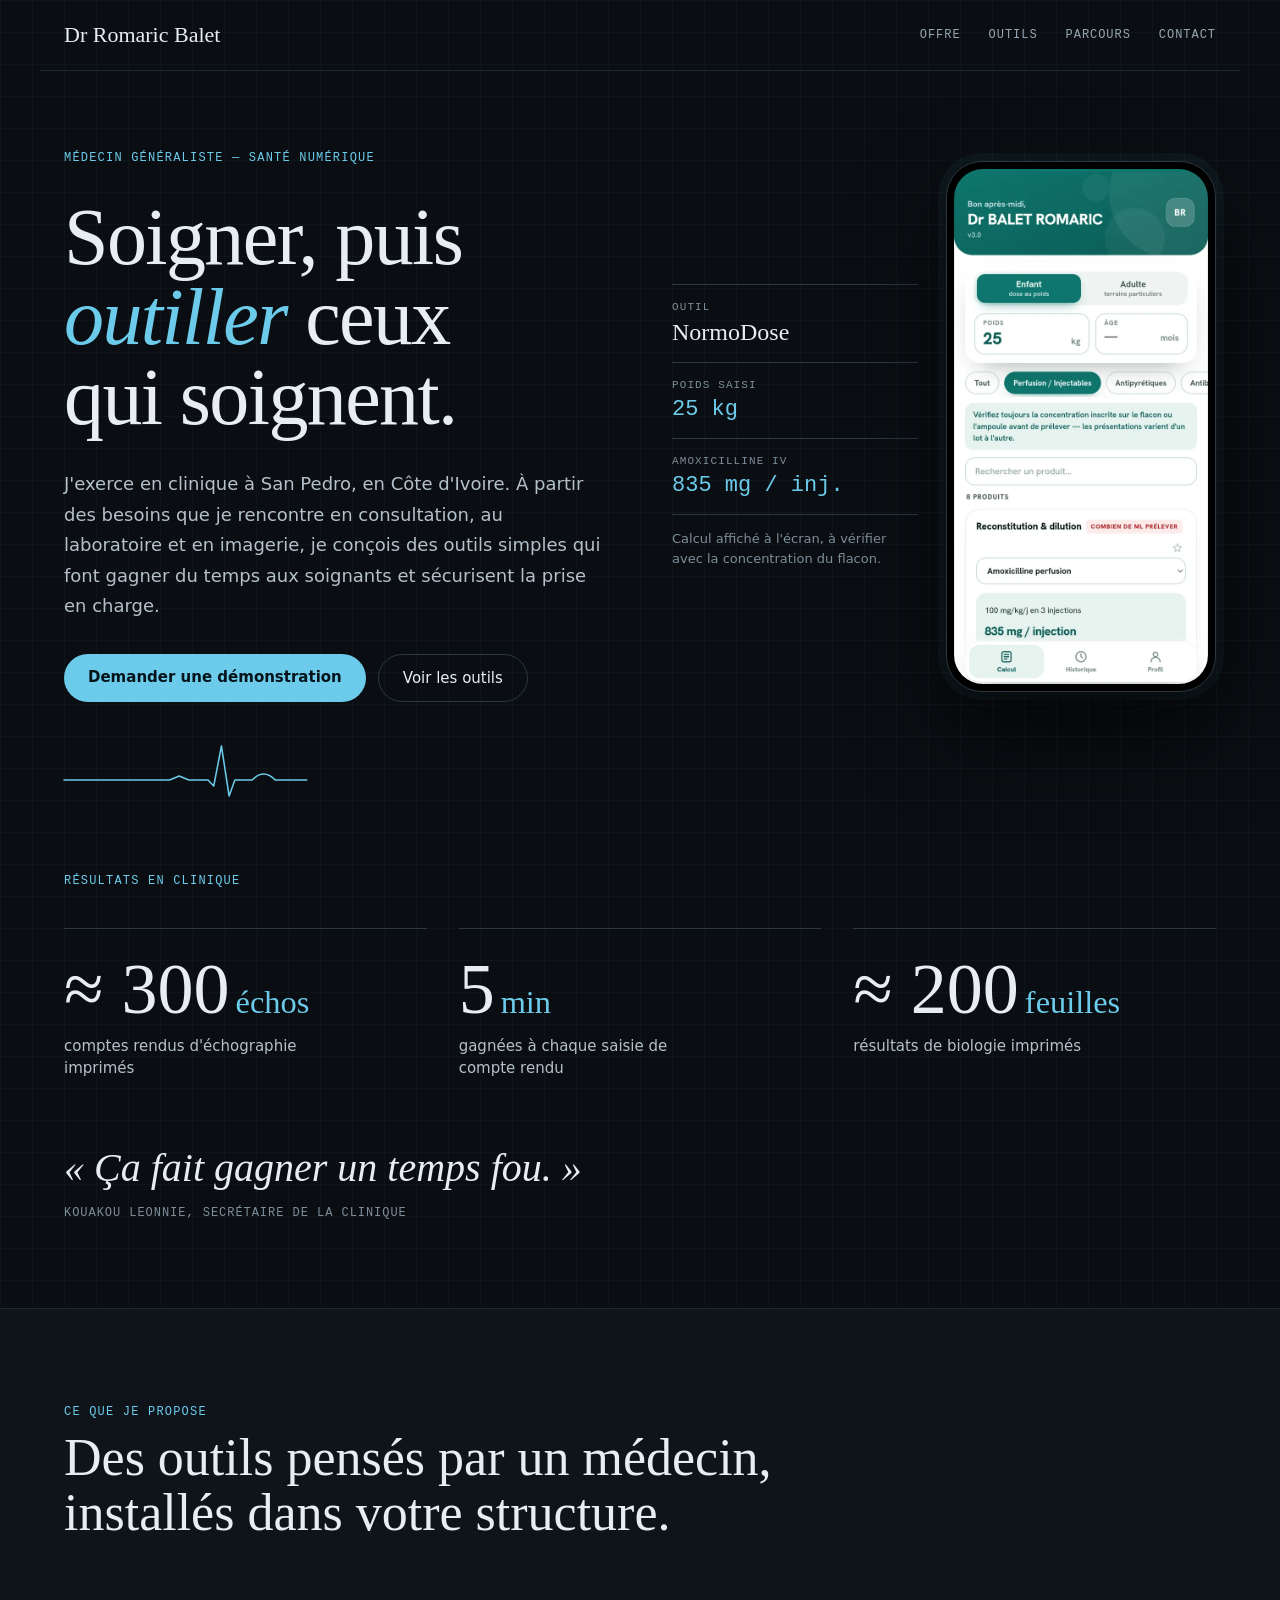
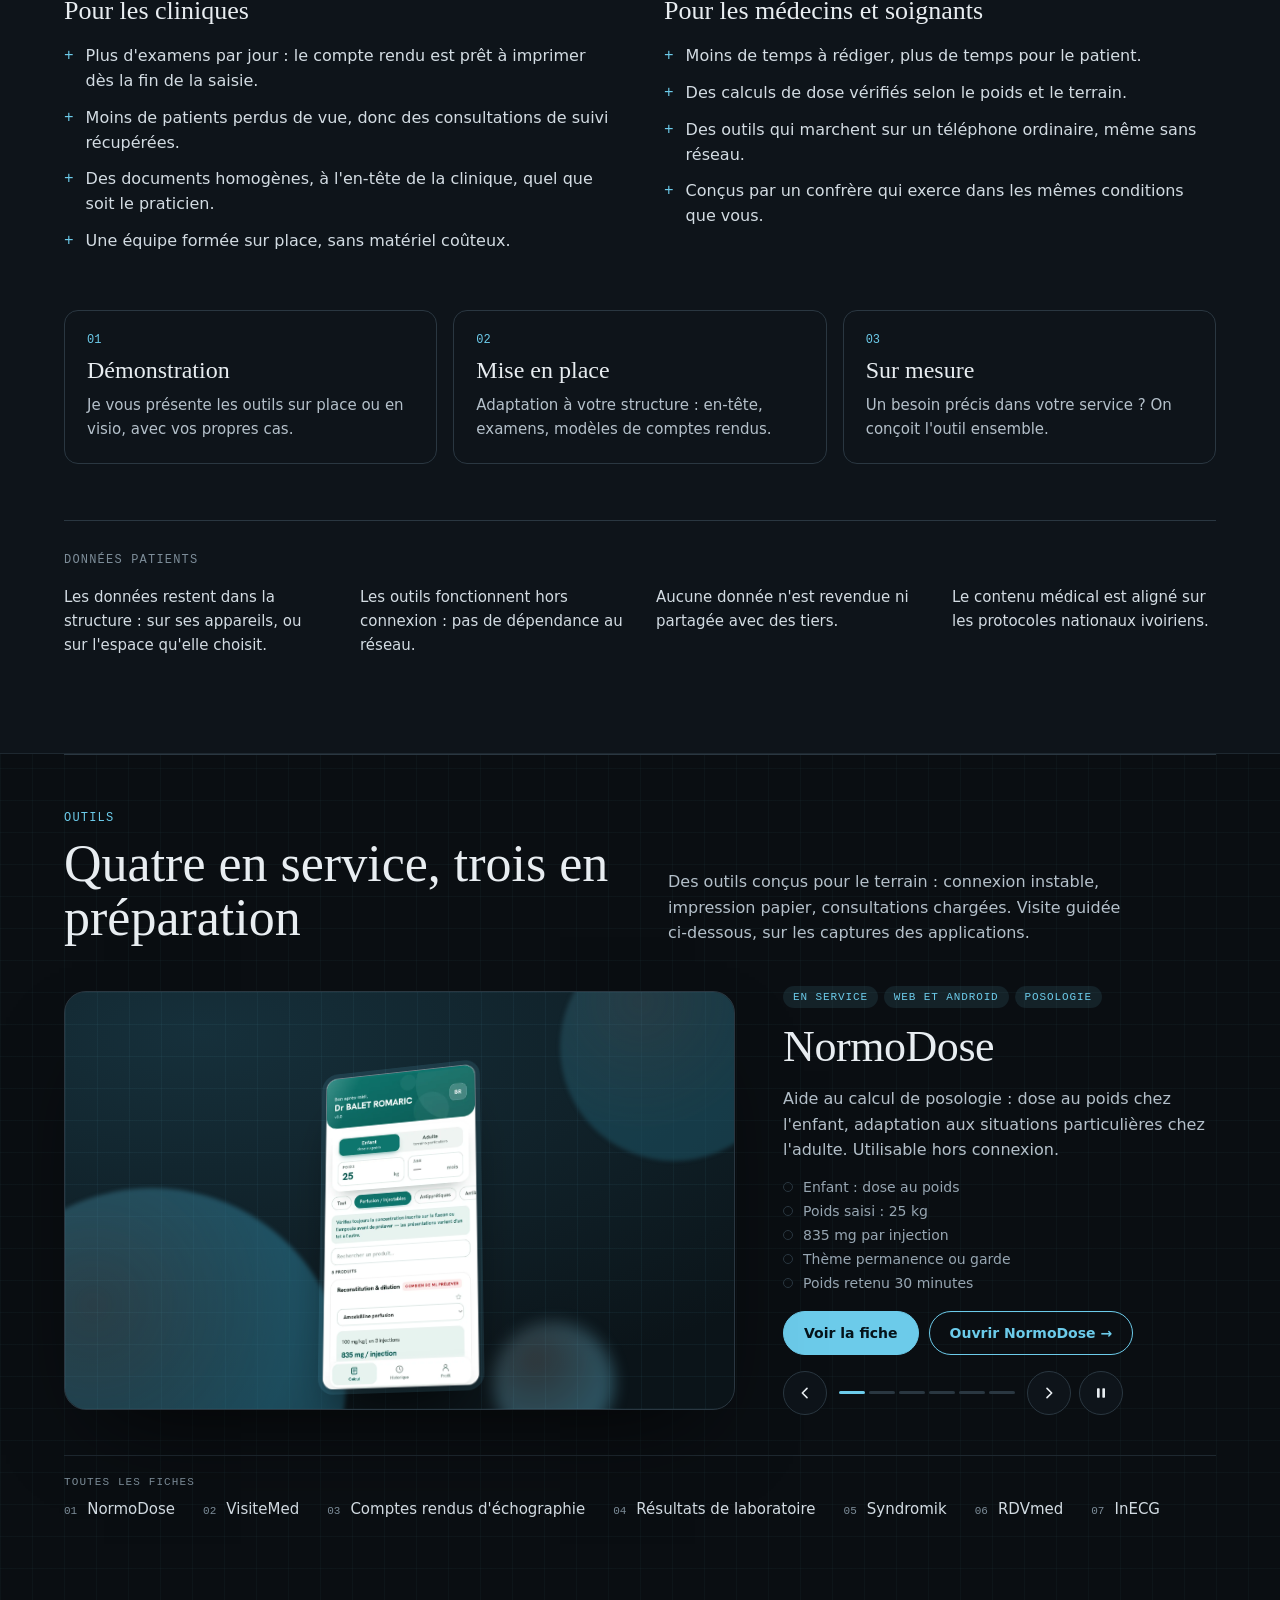
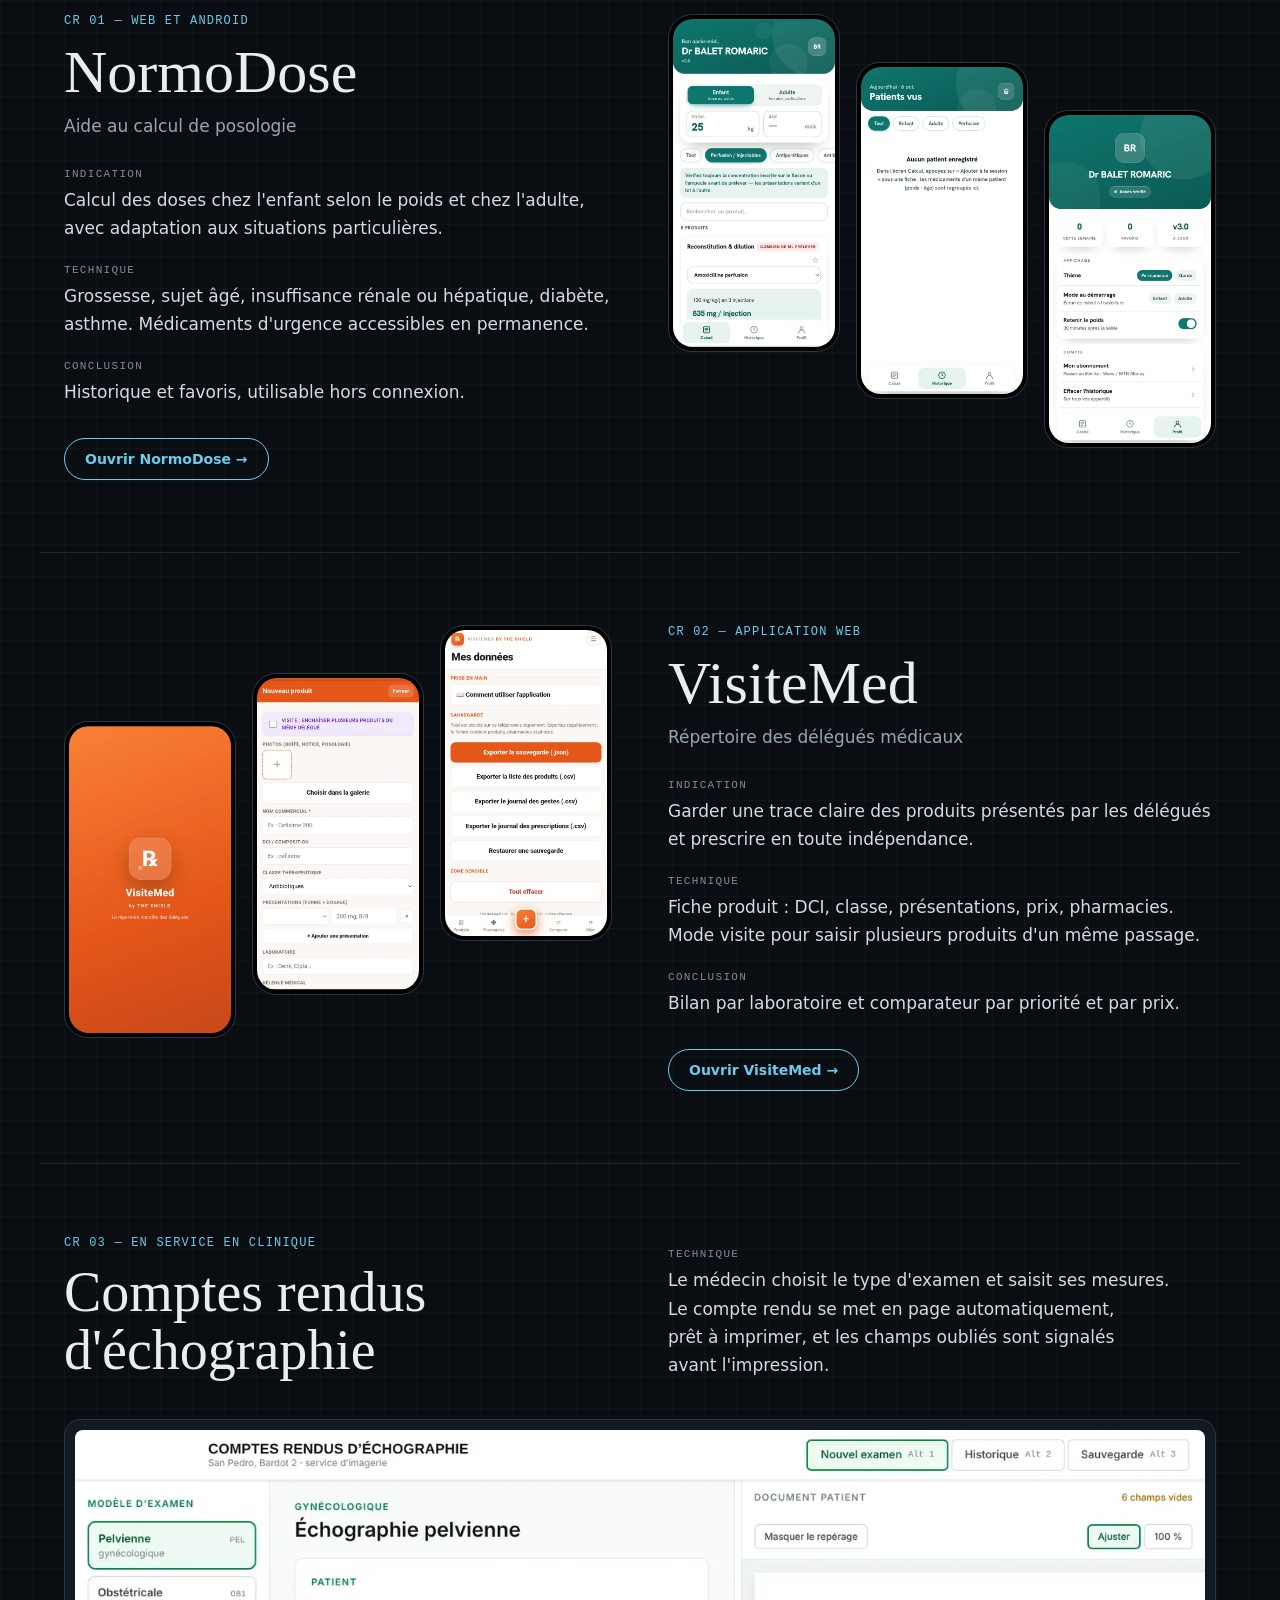
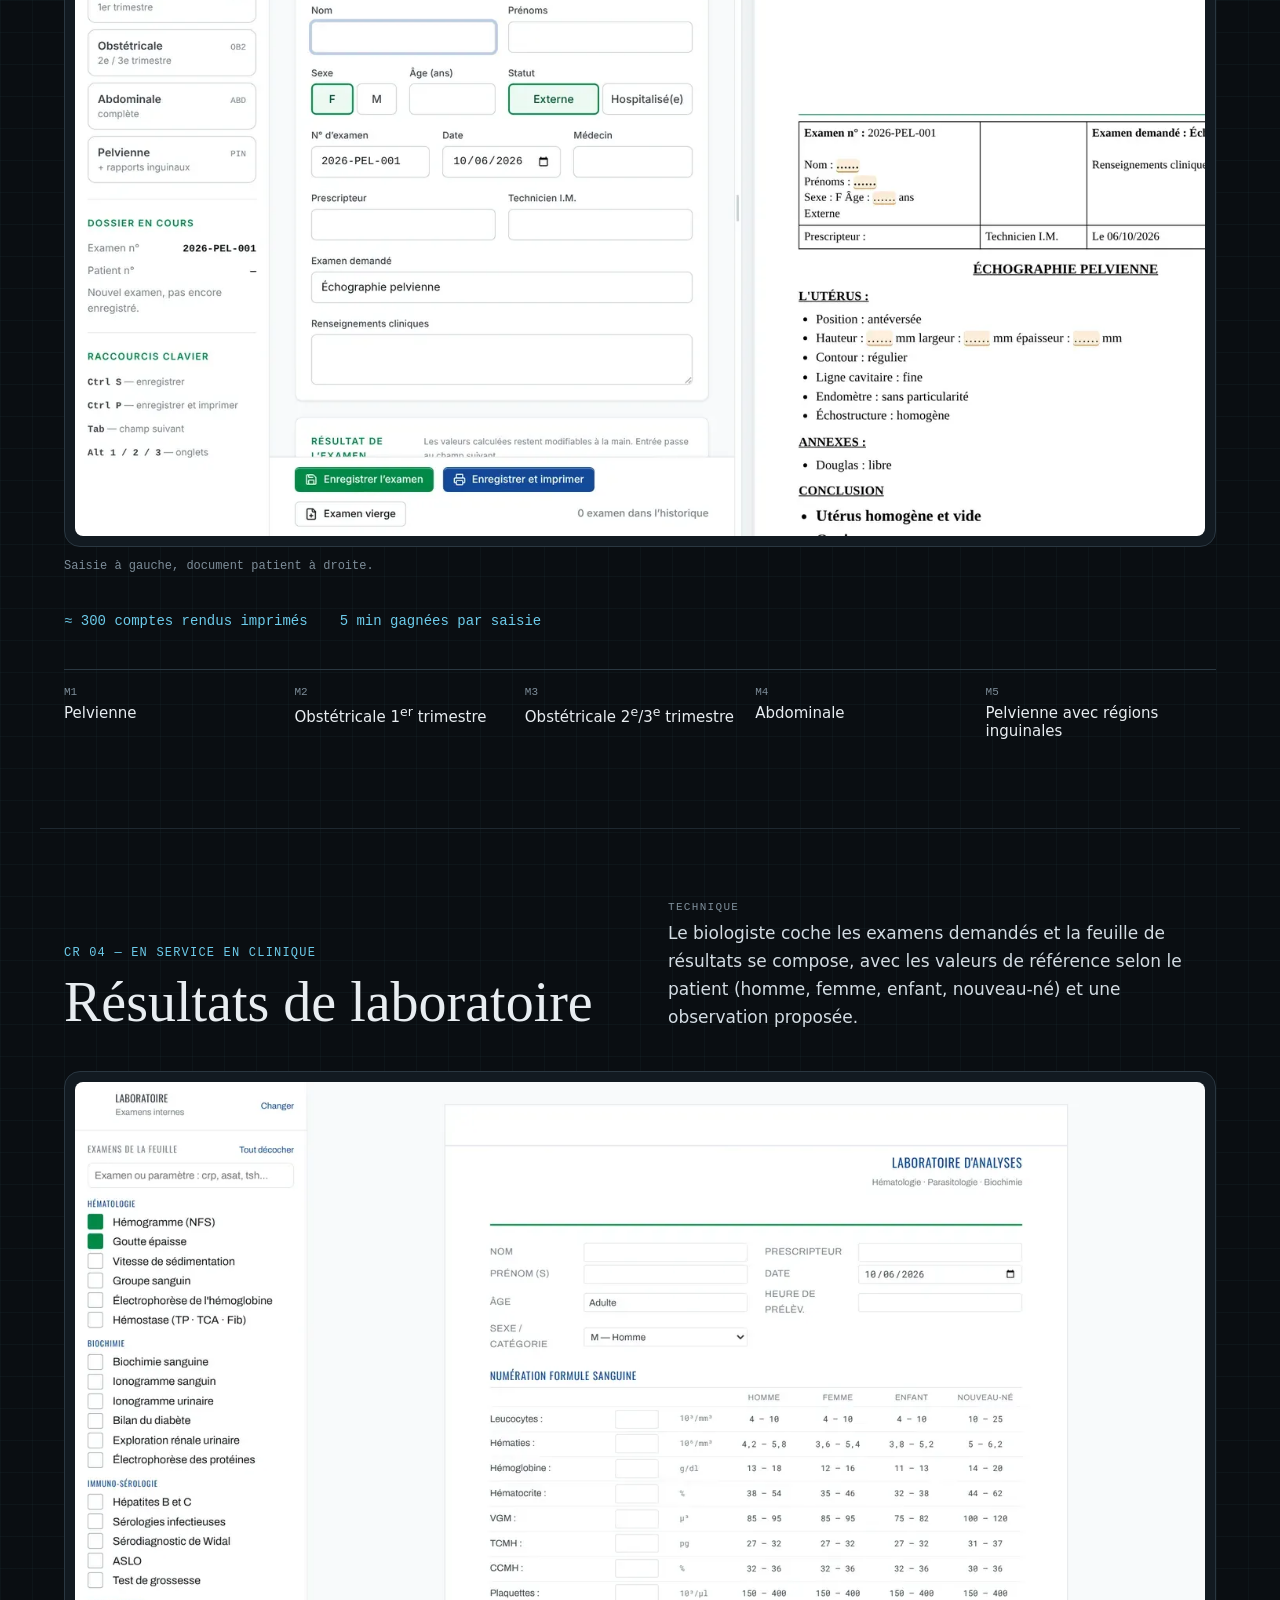
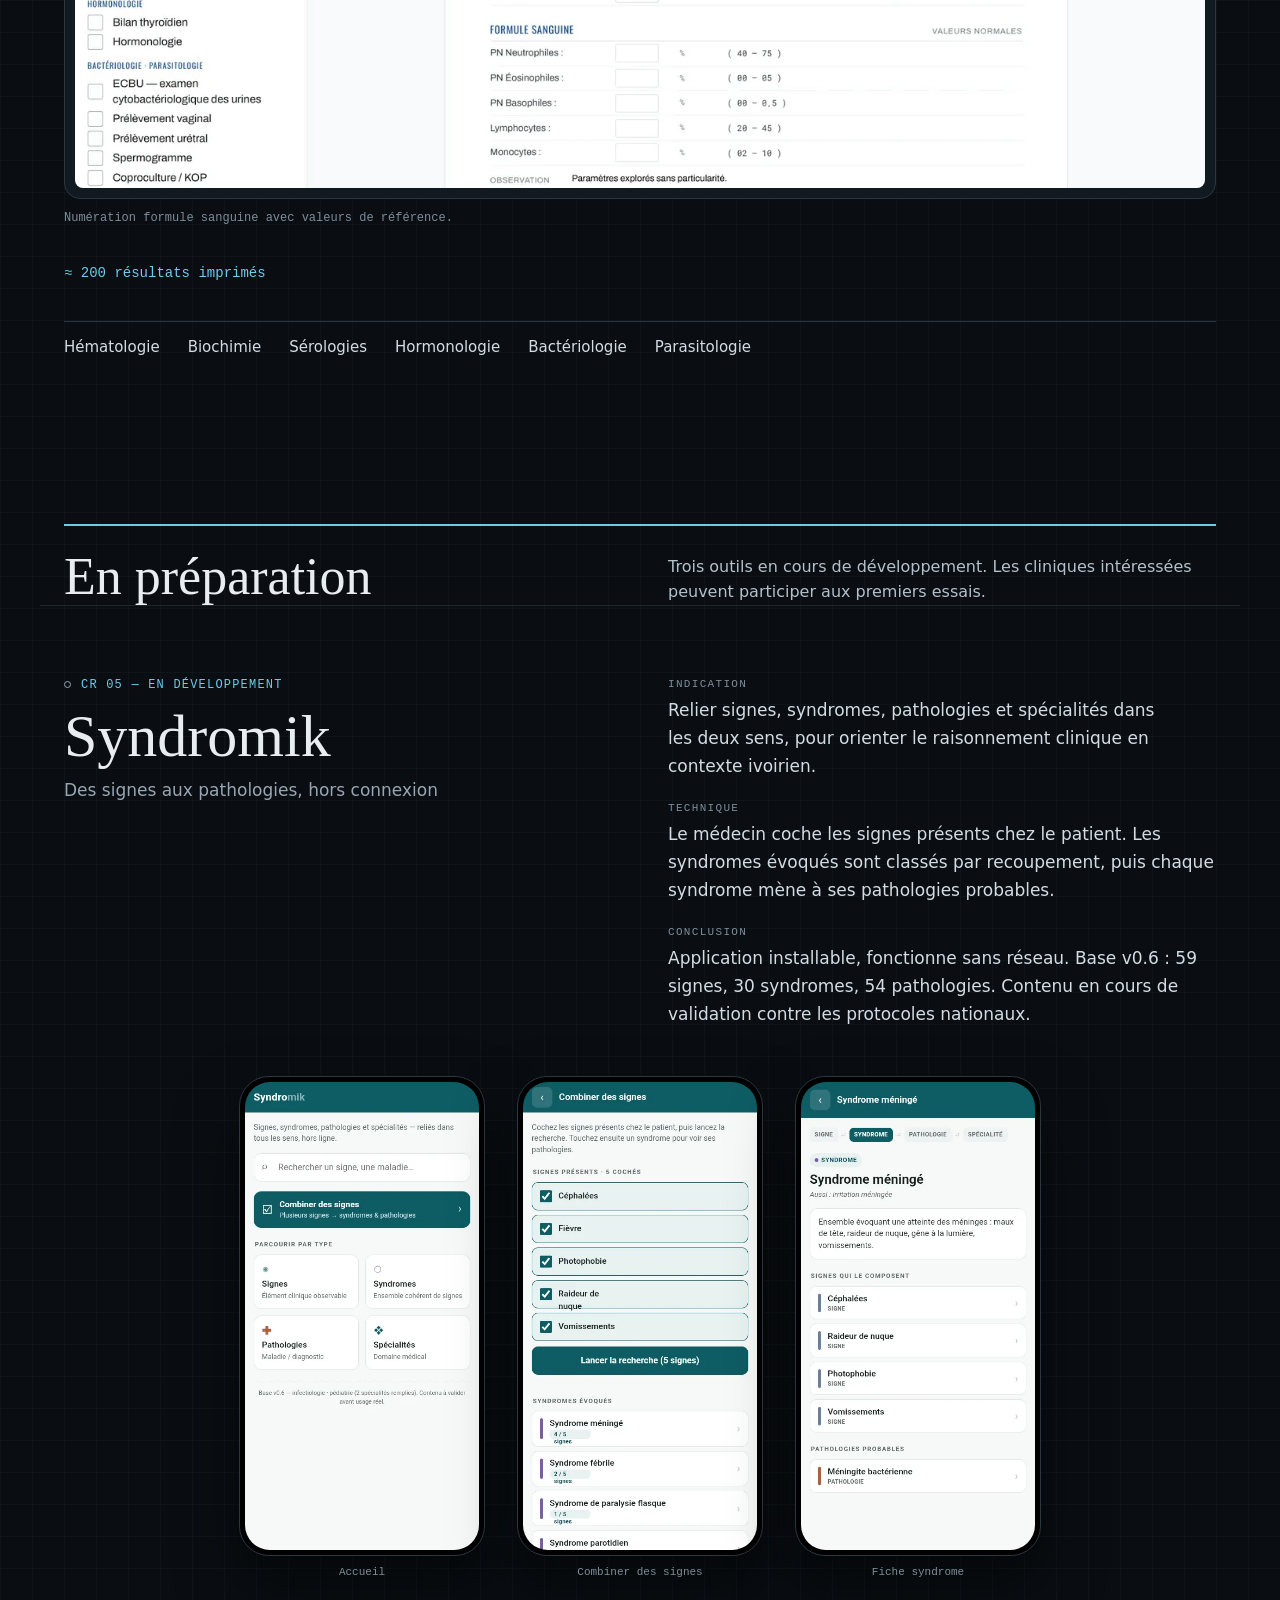
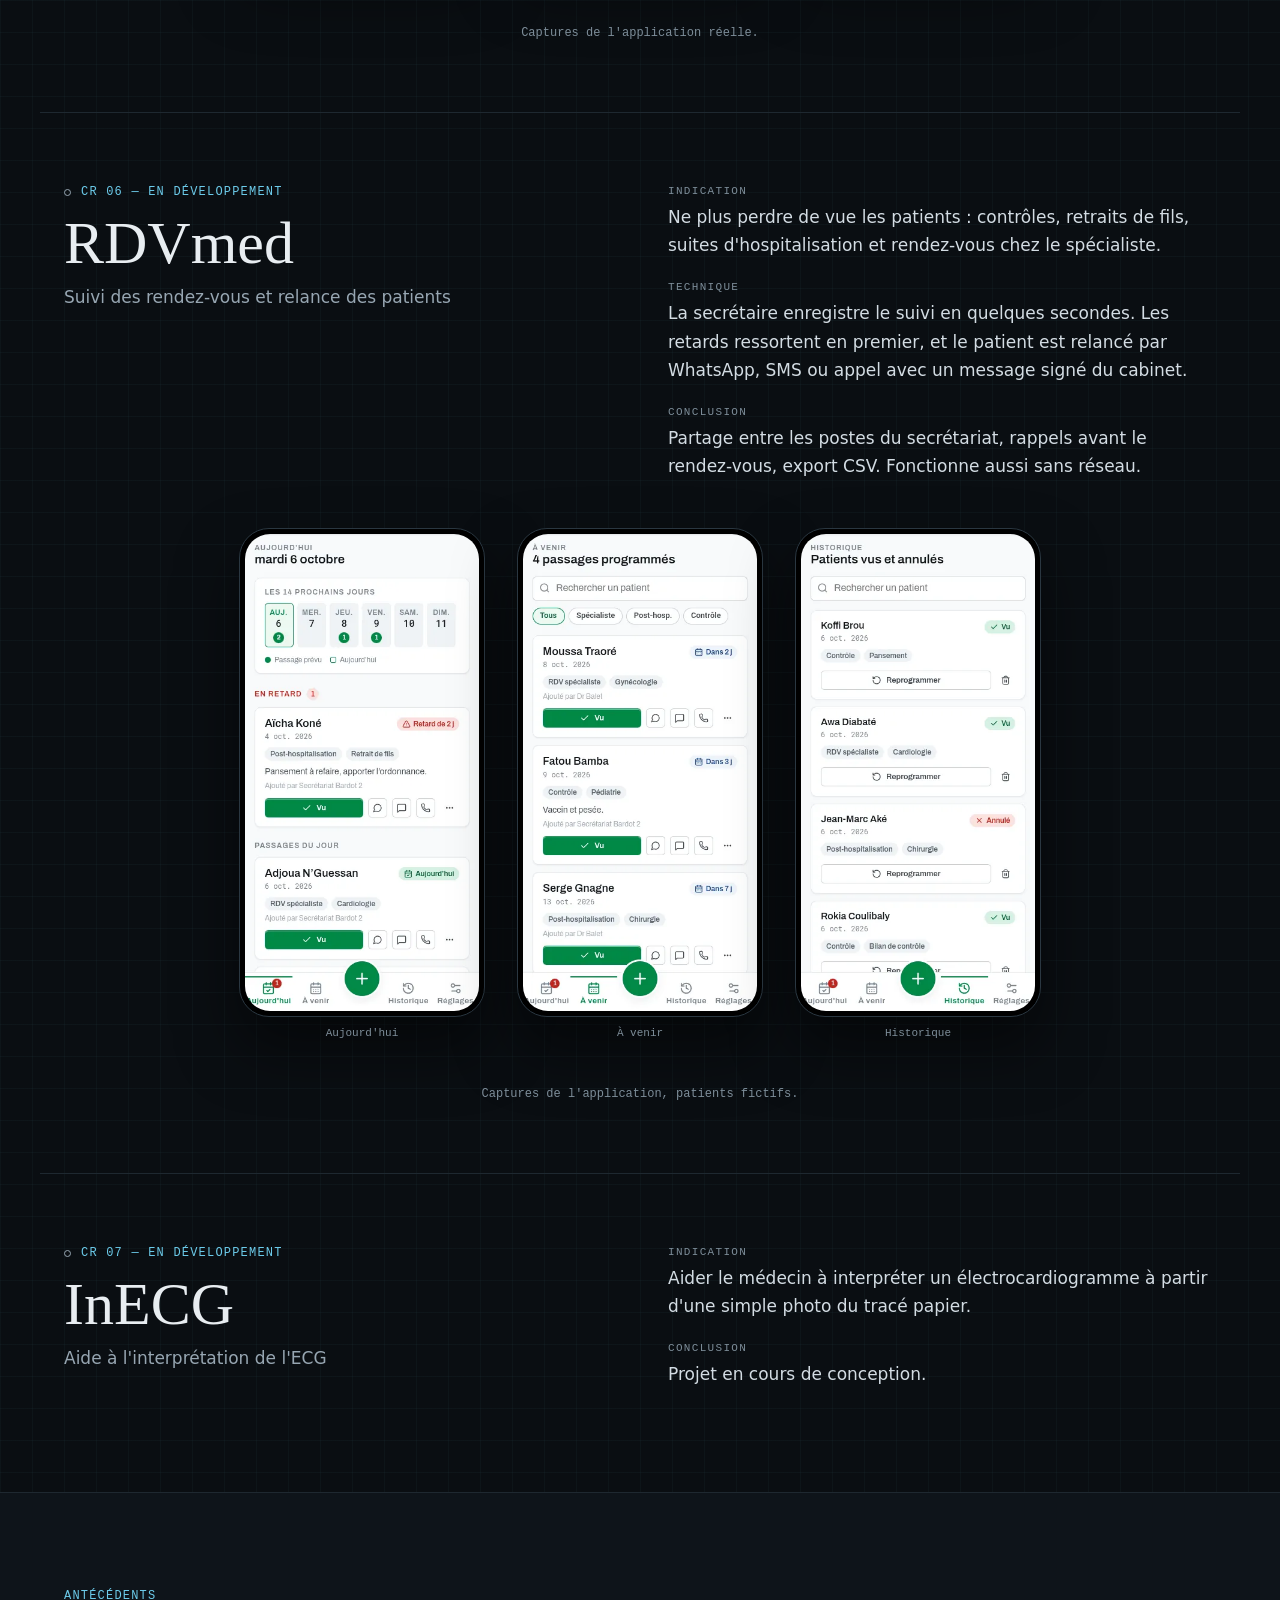
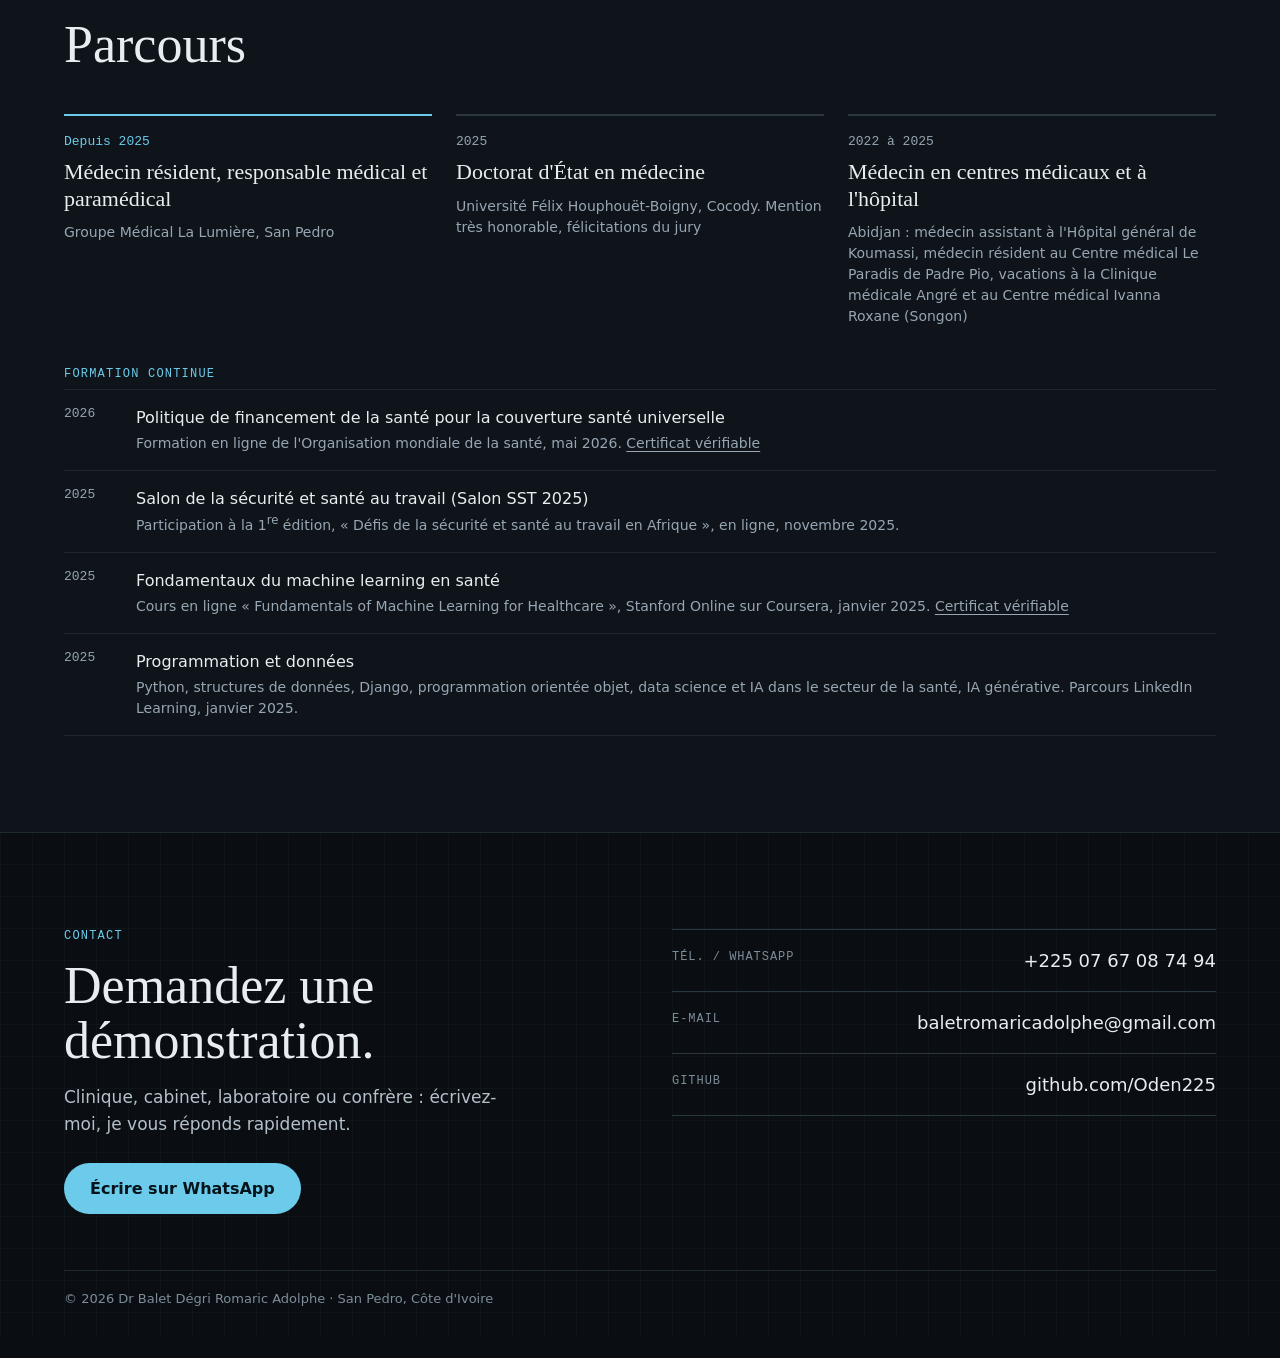
==== commit e4f65da6: "Parcours: detail past positions and add a continuing education list - Positions 2022-2025 detailed f" ====
--- a/index.html
+++ b/index.html
@@ -403,8 +403,16 @@
       <div data-anim="stagger" style="display:grid;grid-template-columns:repeat(auto-fit,minmax(min(100%,240px),1fr));gap:24px">
         <div style="display:flex;flex-direction:column;gap:10px;padding-top:18px;border-top:2px solid #6CCBEA"><span style="font-family:'JetBrains Mono',monospace;font-size:13px;color:#6CCBEA">Depuis 2025</span><span style="font-family:'Newsreader',Georgia,serif;font-size:22px;line-height:1.2">Médecin résident, responsable médical et paramédical</span><span style="font-size:14px;line-height:1.5;color:#97A6B2">Groupe Médical La Lumière, San Pedro</span></div>
         <div style="display:flex;flex-direction:column;gap:10px;padding-top:18px;border-top:2px solid #2A3741"><span style="font-family:'JetBrains Mono',monospace;font-size:13px;color:#97A6B2">2025</span><span style="font-family:'Newsreader',Georgia,serif;font-size:22px;line-height:1.2">Doctorat d'État en médecine</span><span style="font-size:14px;line-height:1.5;color:#97A6B2">Université Félix Houphouët-Boigny, Cocody. Mention très honorable, félicitations du jury</span></div>
-        <div style="display:flex;flex-direction:column;gap:10px;padding-top:18px;border-top:2px solid #2A3741"><span style="font-family:'JetBrains Mono',monospace;font-size:13px;color:#97A6B2">2025</span><span style="font-family:'Newsreader',Georgia,serif;font-size:22px;line-height:1.2">Fondamentaux du machine learning en santé</span><span style="font-size:14px;line-height:1.5;color:#97A6B2">Cours en ligne <span lang="en">« Fundamentals of Machine Learning for Healthcare »</span>, Stanford Online sur Coursera. <a href="https://coursera.org/verify/ZZHK886W76B7" target="_blank" rel="noopener" class="hv4" style="color:#97A6B2;text-decoration:underline;text-underline-offset:3px">Certificat vérifiable</a></span></div>
-        <div style="display:flex;flex-direction:column;gap:10px;padding-top:18px;border-top:2px solid #2A3741"><span style="font-family:'JetBrains Mono',monospace;font-size:13px;color:#97A6B2">2022 à 2025</span><span style="font-family:'Newsreader',Georgia,serif;font-size:22px;line-height:1.2">Médecin en centres médicaux et à l'hôpital</span><span style="font-size:14px;line-height:1.5;color:#97A6B2">Abidjan : Koumassi, Treichville, Angré, Songon</span></div>
+        <div style="display:flex;flex-direction:column;gap:10px;padding-top:18px;border-top:2px solid #2A3741"><span style="font-family:'JetBrains Mono',monospace;font-size:13px;color:#97A6B2">2022 à 2025</span><span style="font-family:'Newsreader',Georgia,serif;font-size:22px;line-height:1.2">Médecin en centres médicaux et à l'hôpital</span><span style="font-size:14px;line-height:1.5;color:#97A6B2">Abidjan : médecin assistant à l'Hôpital général de Koumassi, médecin résident au Centre médical Le Paradis de Padre Pio, vacations à la Clinique médicale Angré et au Centre médical Ivanna Roxane (Songon)</span></div>
+      </div>
+      <div data-anim="reveal" style="display:flex;flex-direction:column;gap:8px">
+        <span style="font-family:'JetBrains Mono',monospace;font-size:12px;letter-spacing:0.1em;text-transform:uppercase;color:#6CCBEA">Formation continue</span>
+        <ul style="list-style:none;margin:0;padding:0;border-bottom:1px solid #1E2830">
+          <li style="display:grid;grid-template-columns:minmax(0,52px) minmax(0,1fr);gap:4px 20px;padding:16px 0;border-top:1px solid #1E2830"><span style="font-family:'JetBrains Mono',monospace;font-size:13px;color:#97A6B2">2026</span><span style="display:flex;flex-direction:column;gap:4px"><span style="font-size:16px;line-height:1.45;color:#E8EDF1">Politique de financement de la santé pour la couverture santé universelle</span><span style="font-size:14px;line-height:1.5;color:#97A6B2">Formation en ligne de l'Organisation mondiale de la santé, mai 2026. <a href="https://campus.paho.org/who/mod/simplecertificate/verify.php?code=116e9dc5-d481-4e99-8723-2808a33a4da5" target="_blank" rel="noopener" class="hv4" style="color:#97A6B2;text-decoration:underline;text-underline-offset:3px">Certificat vérifiable</a></span></span></li>
+          <li style="display:grid;grid-template-columns:minmax(0,52px) minmax(0,1fr);gap:4px 20px;padding:16px 0;border-top:1px solid #1E2830"><span style="font-family:'JetBrains Mono',monospace;font-size:13px;color:#97A6B2">2025</span><span style="display:flex;flex-direction:column;gap:4px"><span style="font-size:16px;line-height:1.45;color:#E8EDF1">Salon de la sécurité et santé au travail (Salon SST 2025)</span><span style="font-size:14px;line-height:1.5;color:#97A6B2">Participation à la 1<sup style="line-height:0">re</sup> édition, « Défis de la sécurité et santé au travail en Afrique », en ligne, novembre 2025.</span></span></li>
+          <li style="display:grid;grid-template-columns:minmax(0,52px) minmax(0,1fr);gap:4px 20px;padding:16px 0;border-top:1px solid #1E2830"><span style="font-family:'JetBrains Mono',monospace;font-size:13px;color:#97A6B2">2025</span><span style="display:flex;flex-direction:column;gap:4px"><span style="font-size:16px;line-height:1.45;color:#E8EDF1">Fondamentaux du machine learning en santé</span><span style="font-size:14px;line-height:1.5;color:#97A6B2">Cours en ligne <span lang="en">« Fundamentals of Machine Learning for Healthcare »</span>, Stanford Online sur Coursera, janvier 2025. <a href="https://coursera.org/verify/ZZHK886W76B7" target="_blank" rel="noopener" class="hv4" style="color:#97A6B2;text-decoration:underline;text-underline-offset:3px">Certificat vérifiable</a></span></span></li>
+          <li style="display:grid;grid-template-columns:minmax(0,52px) minmax(0,1fr);gap:4px 20px;padding:16px 0;border-top:1px solid #1E2830"><span style="font-family:'JetBrains Mono',monospace;font-size:13px;color:#97A6B2">2025</span><span style="display:flex;flex-direction:column;gap:4px"><span style="font-size:16px;line-height:1.45;color:#E8EDF1">Programmation et données</span><span style="font-size:14px;line-height:1.5;color:#97A6B2">Python, structures de données, Django, programmation orientée objet, data science et IA dans le secteur de la santé, IA générative. Parcours LinkedIn Learning, janvier 2025.</span></span></li>
+        </ul>
       </div>
     </div>
   </section>
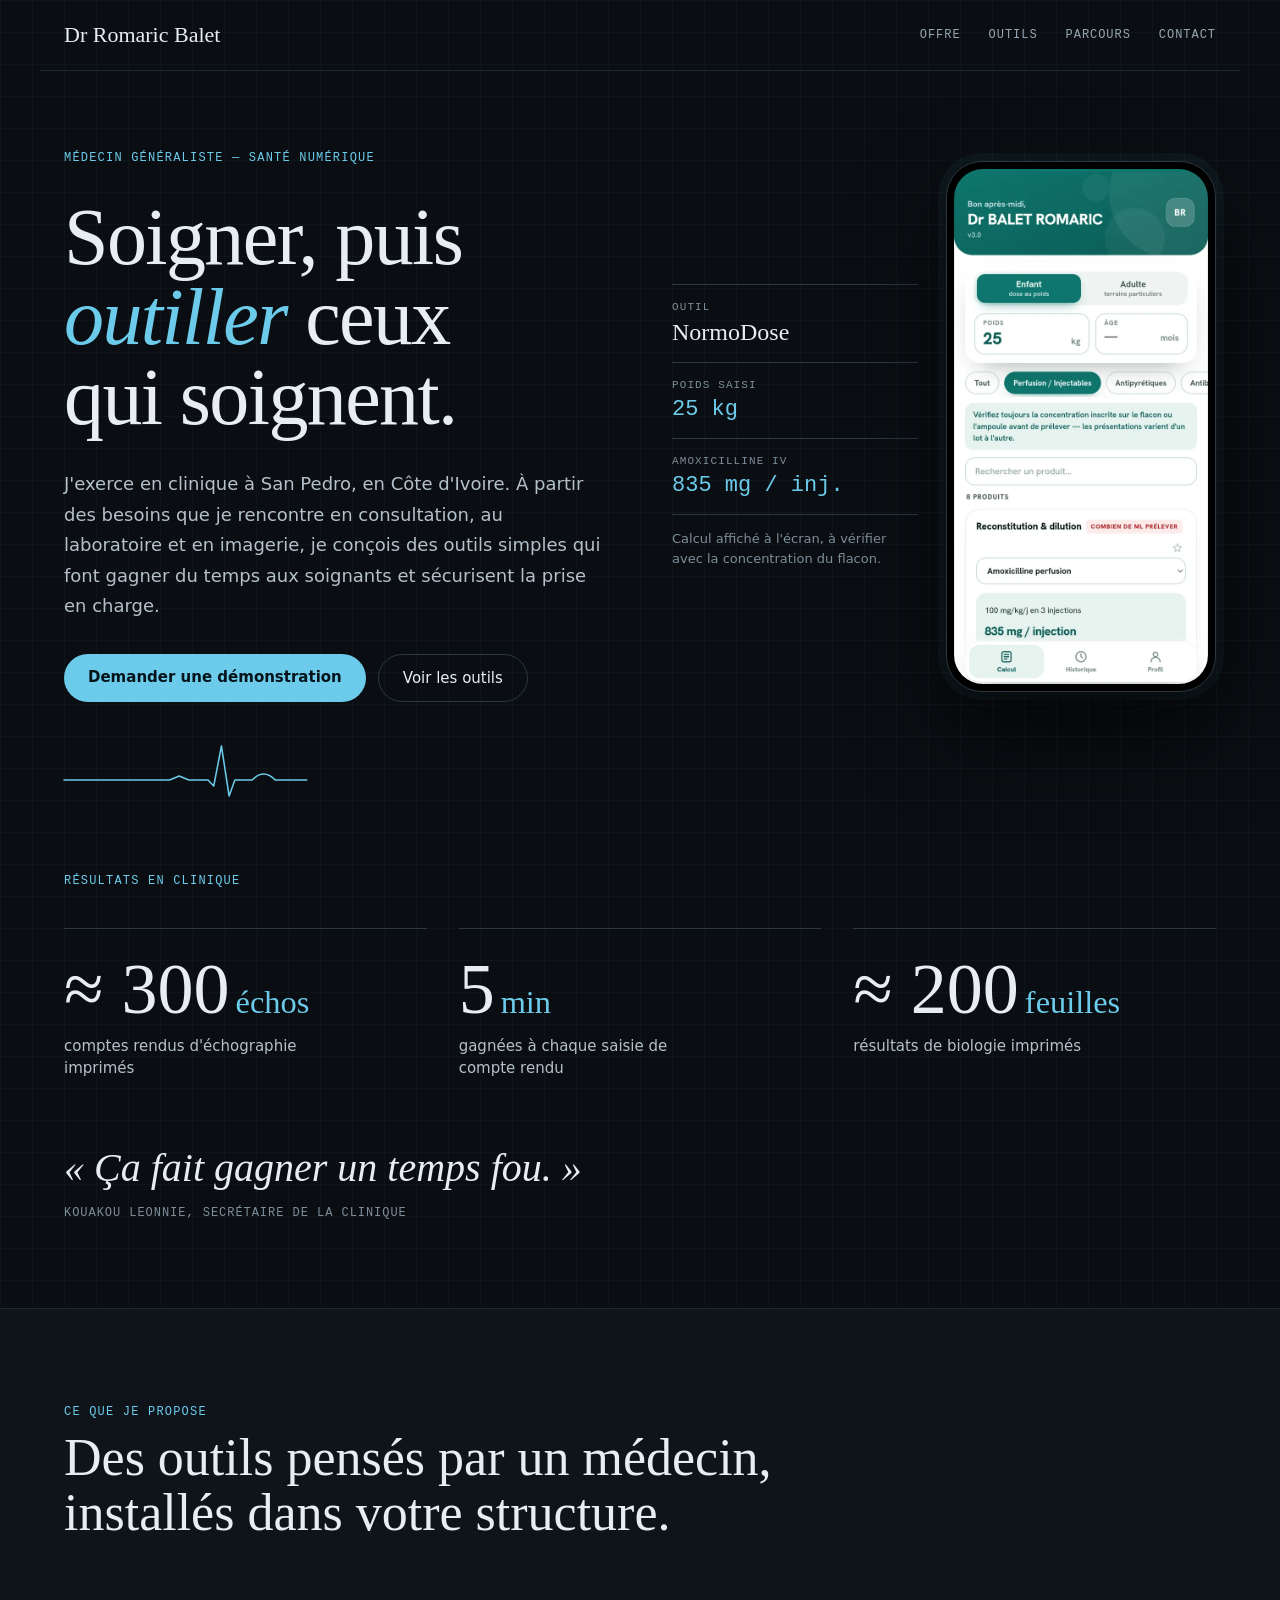
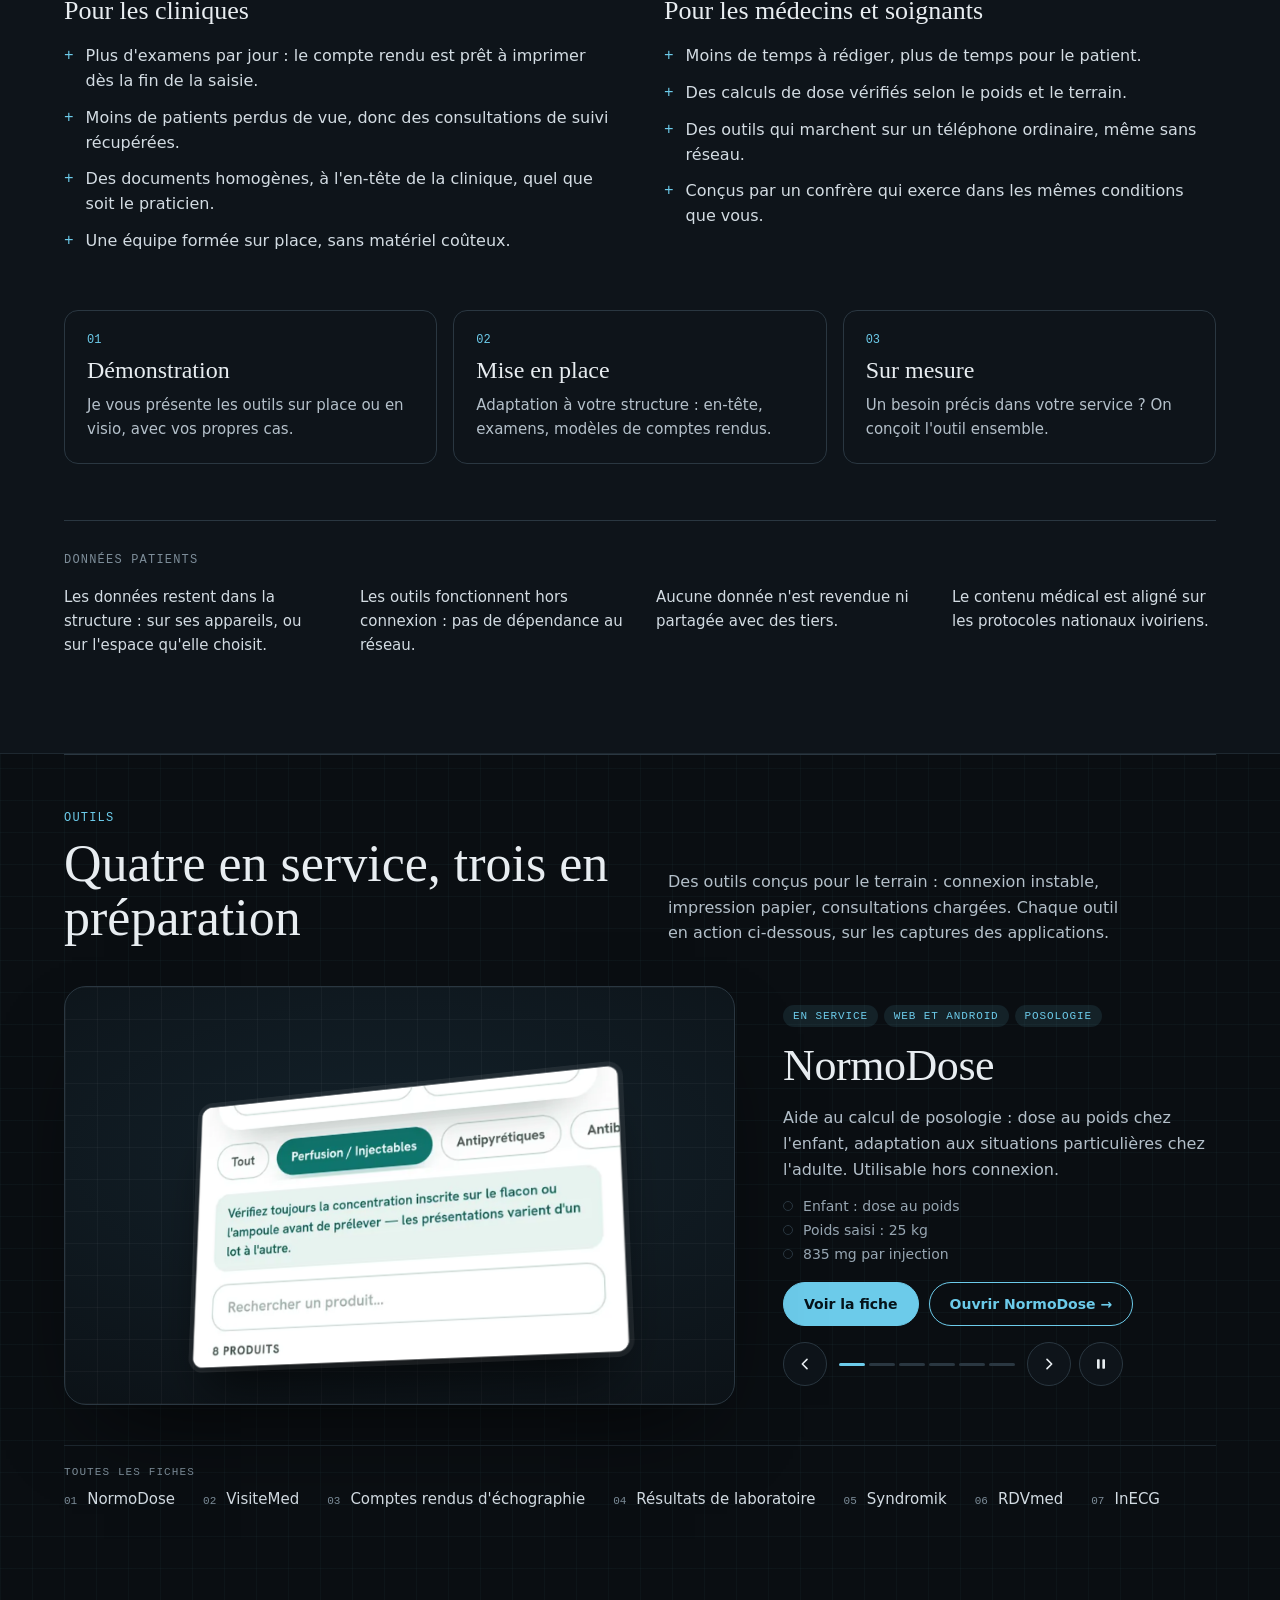
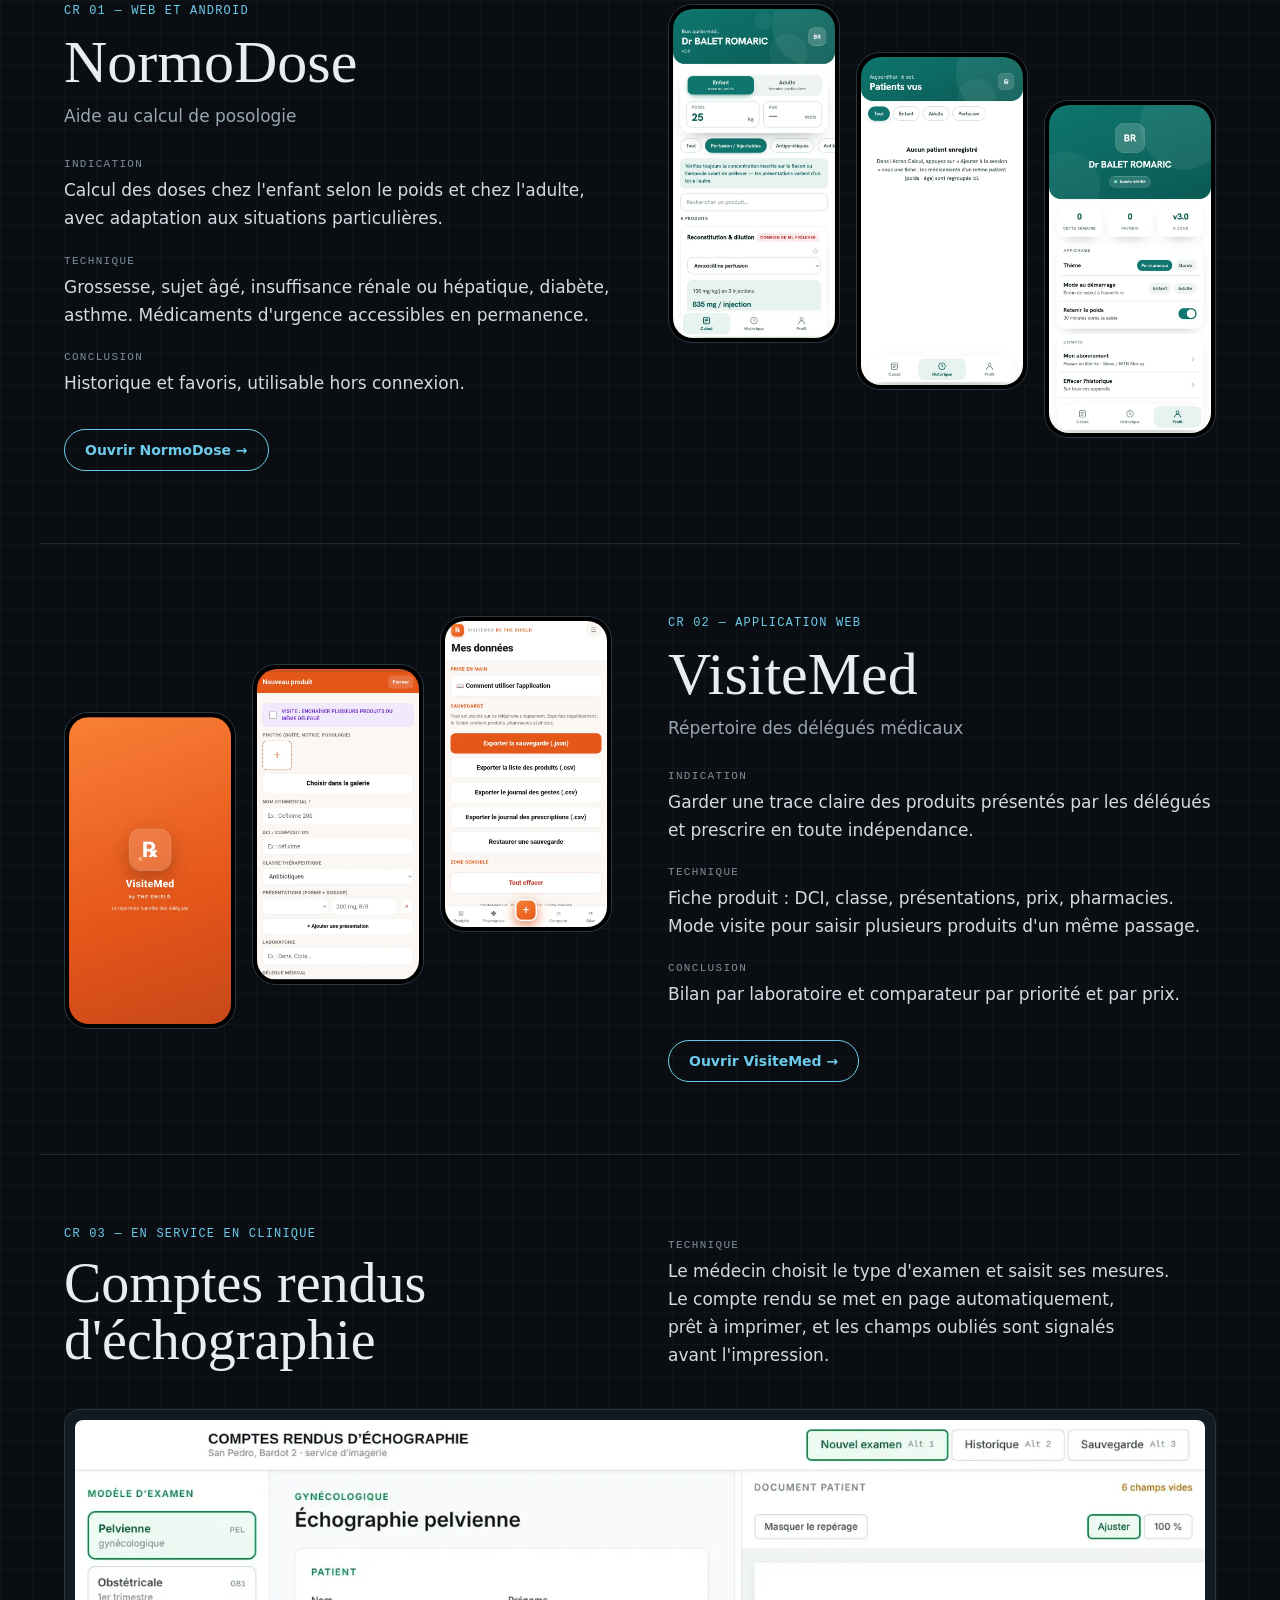
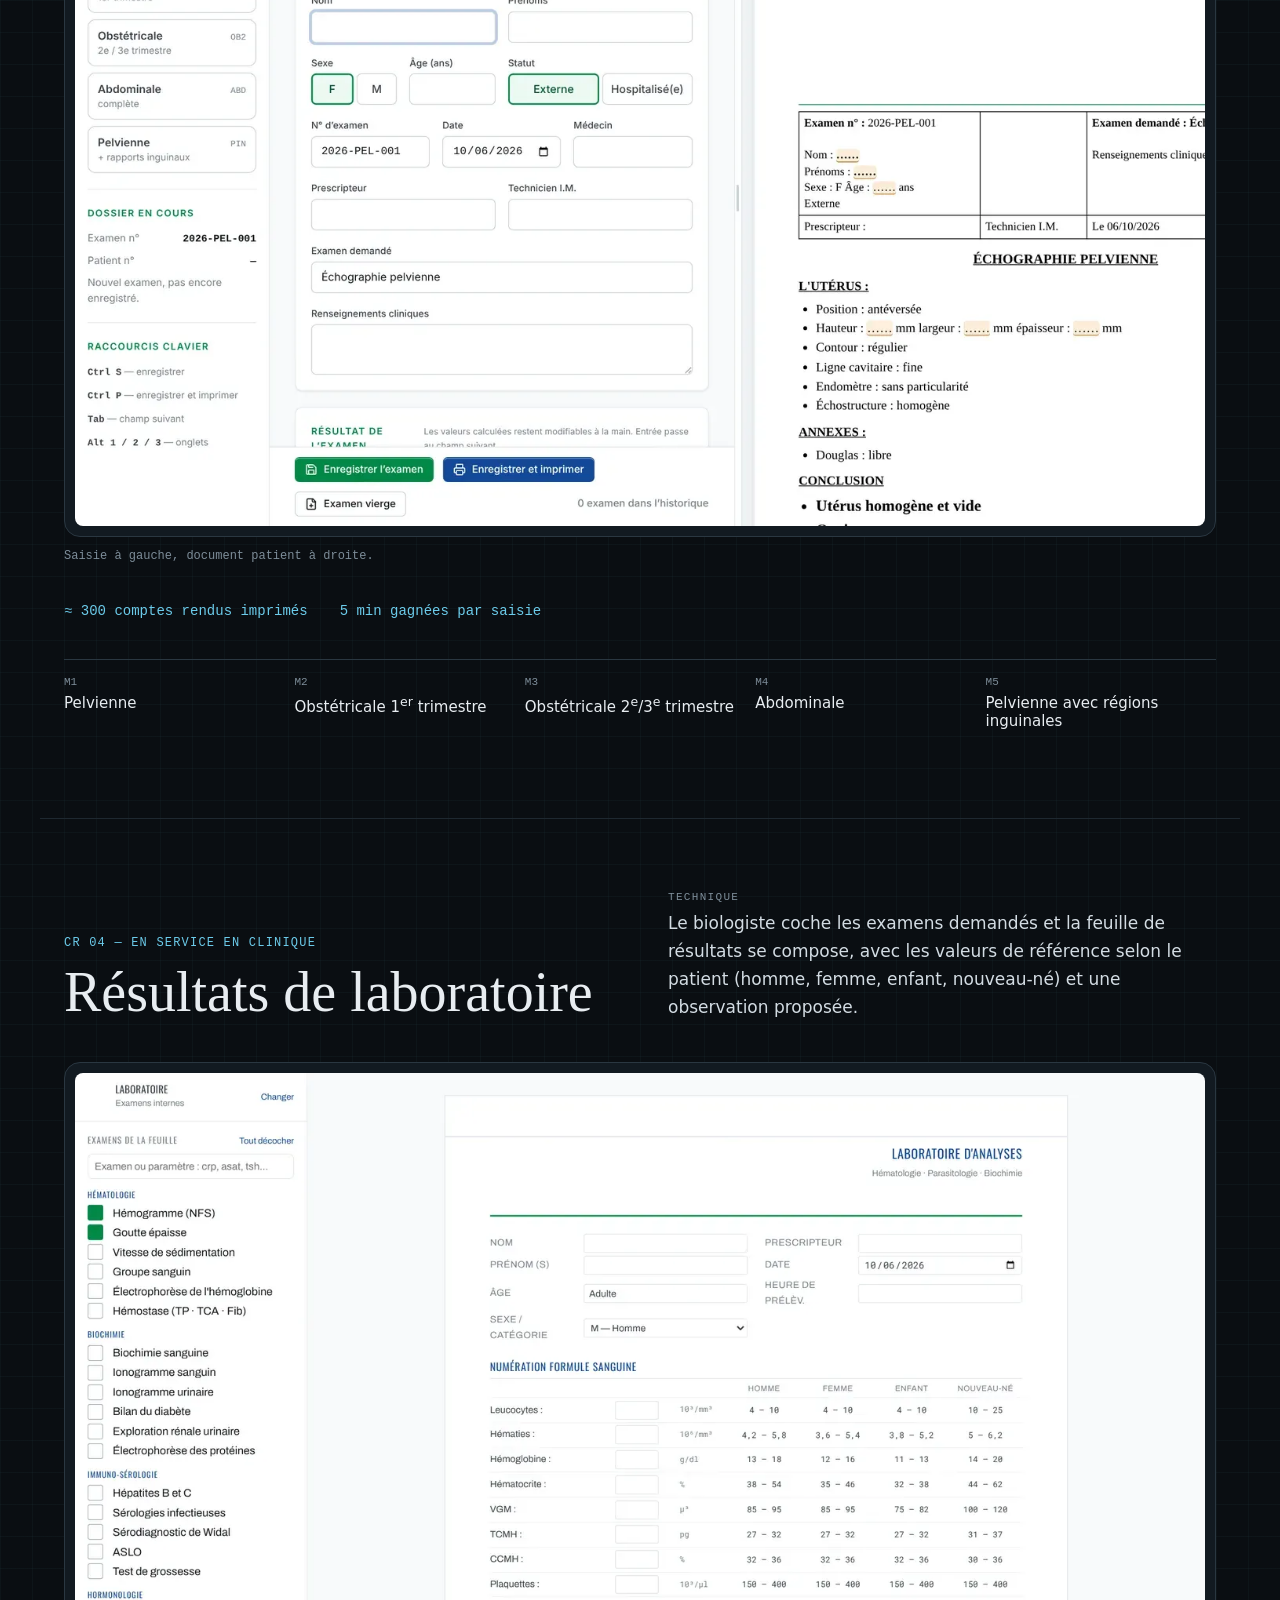
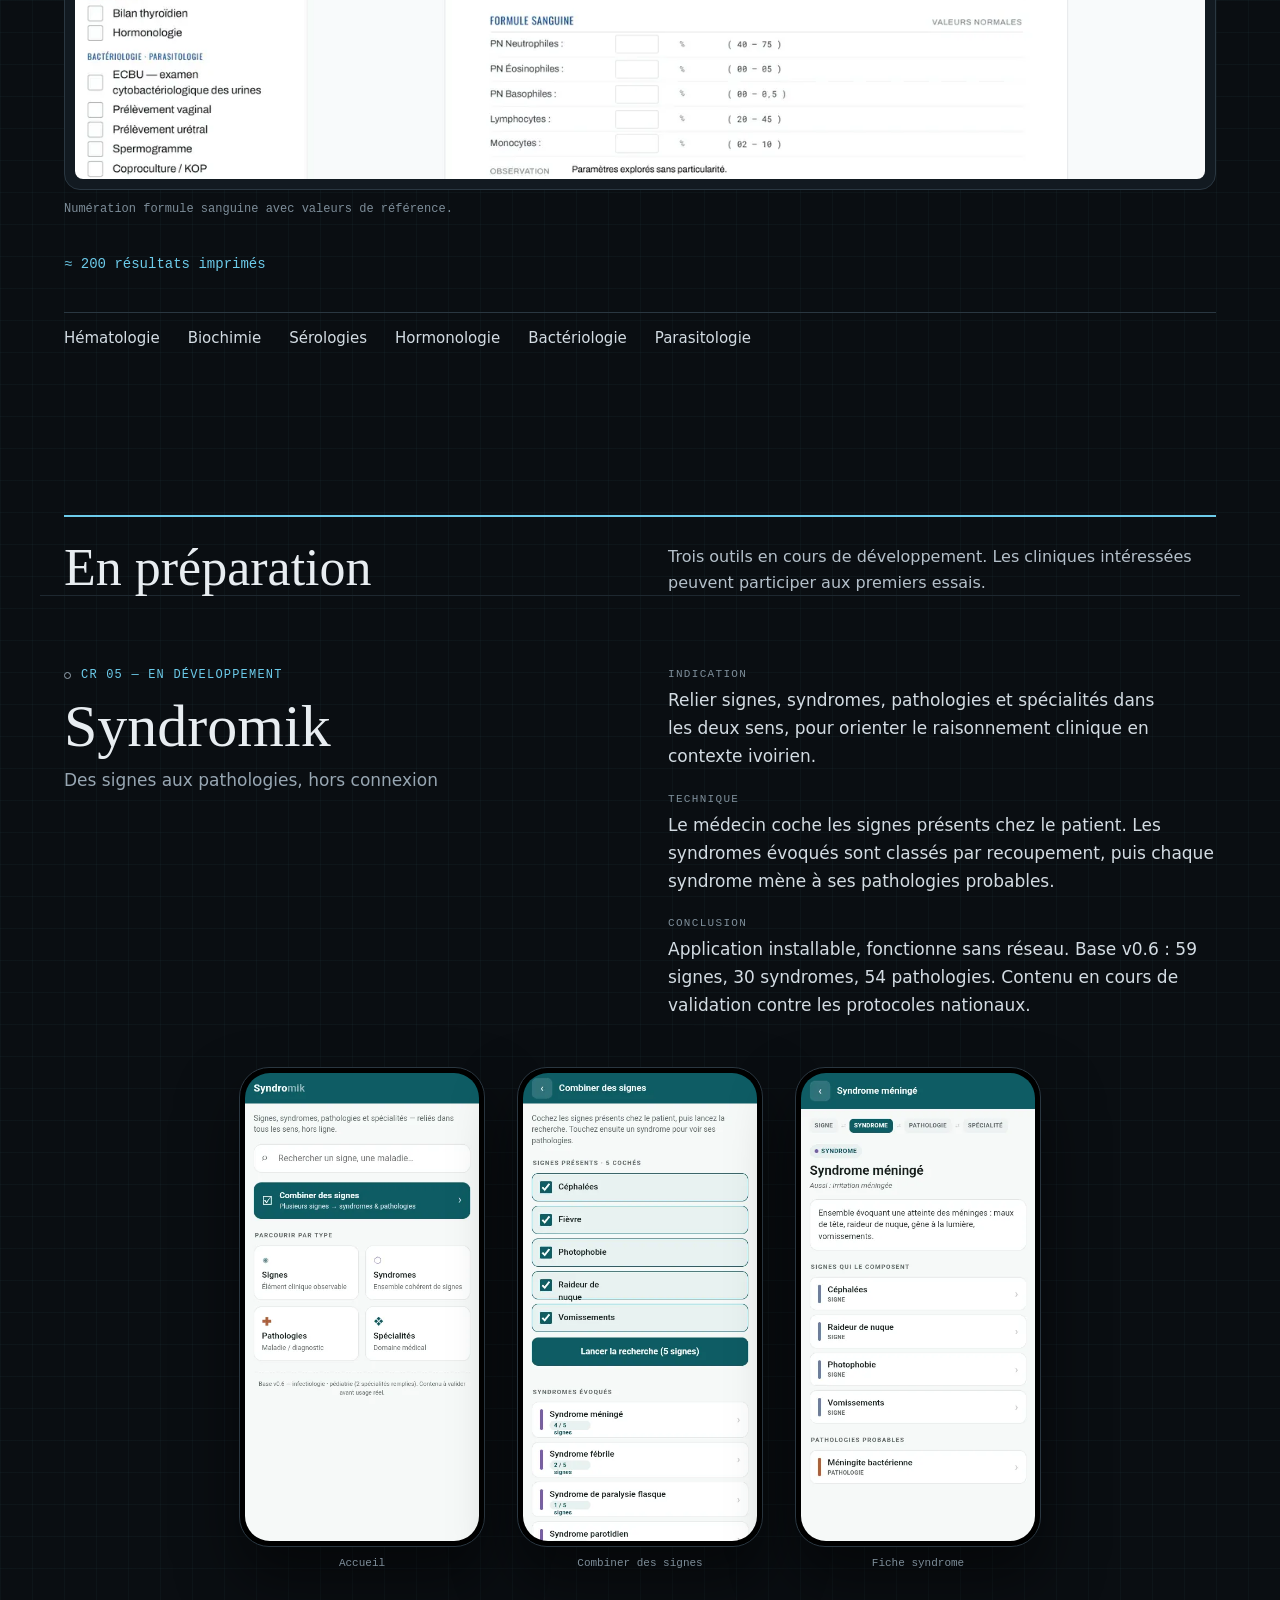
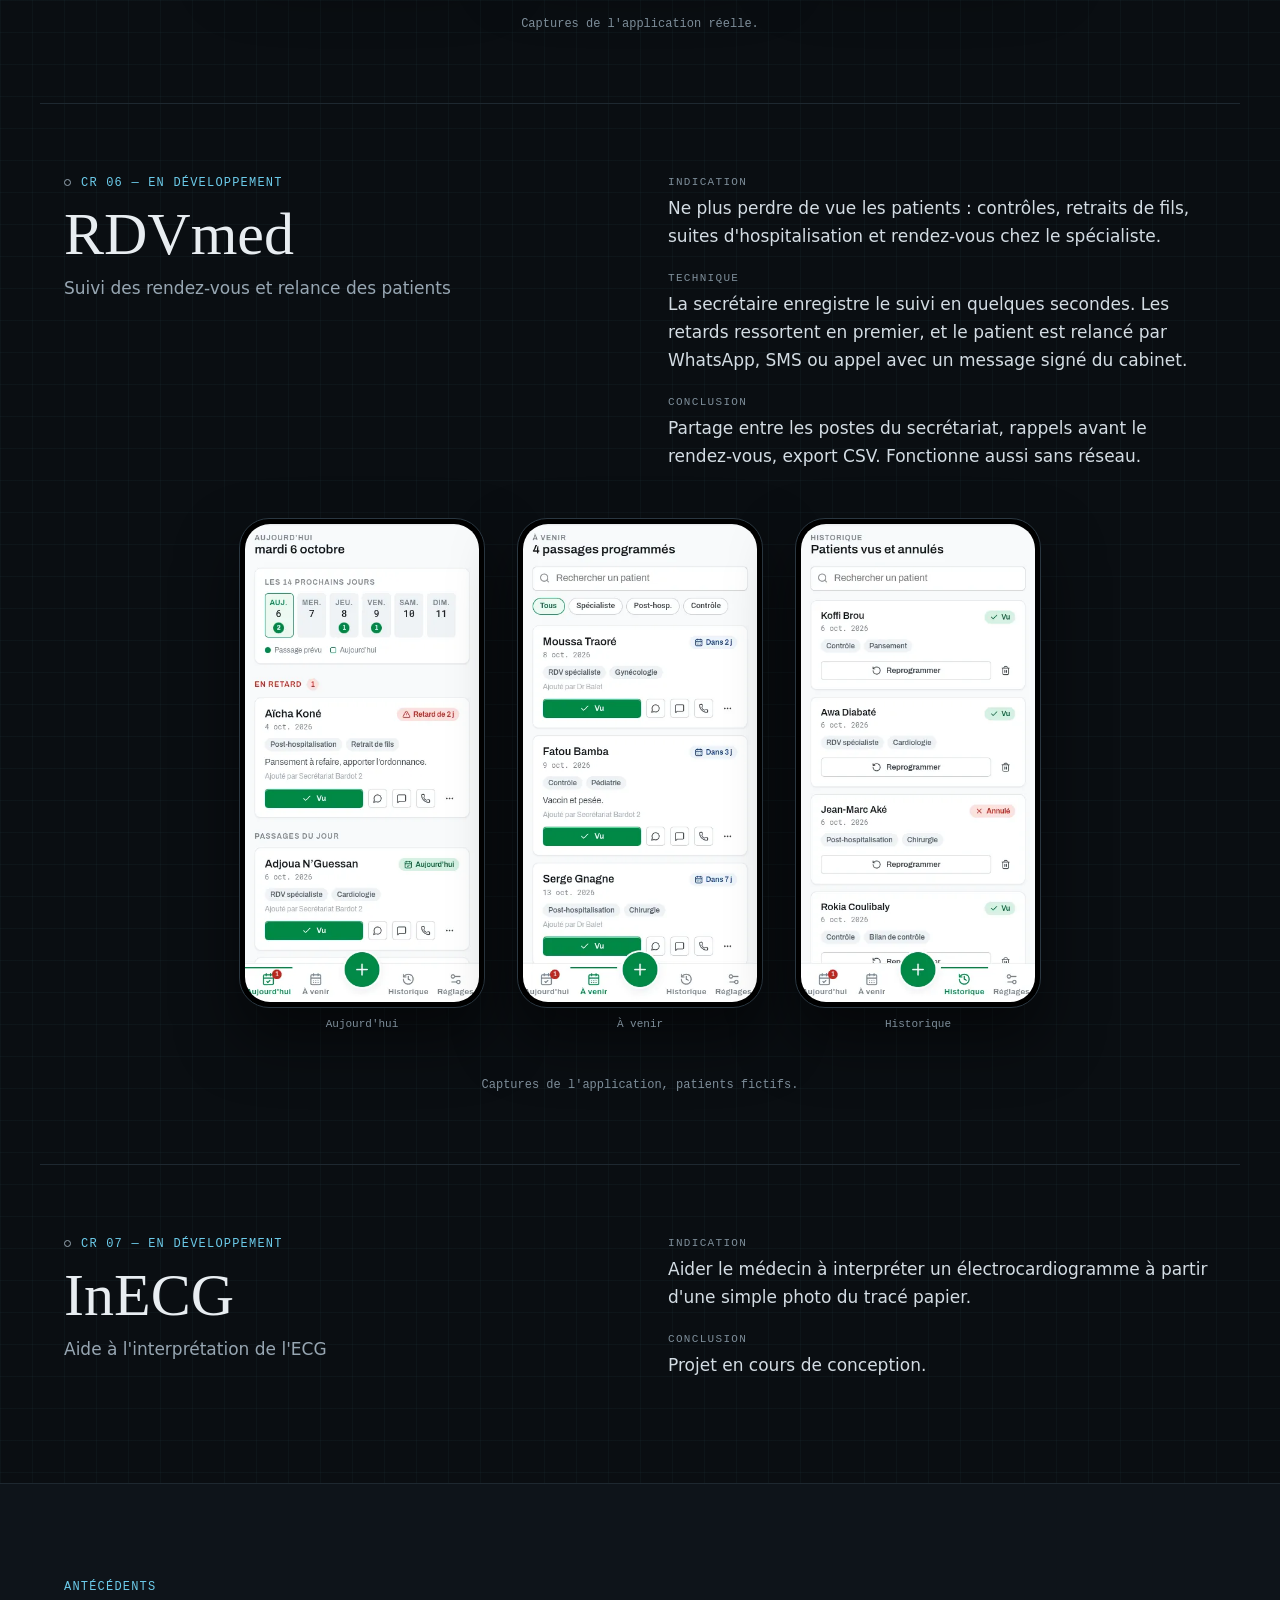
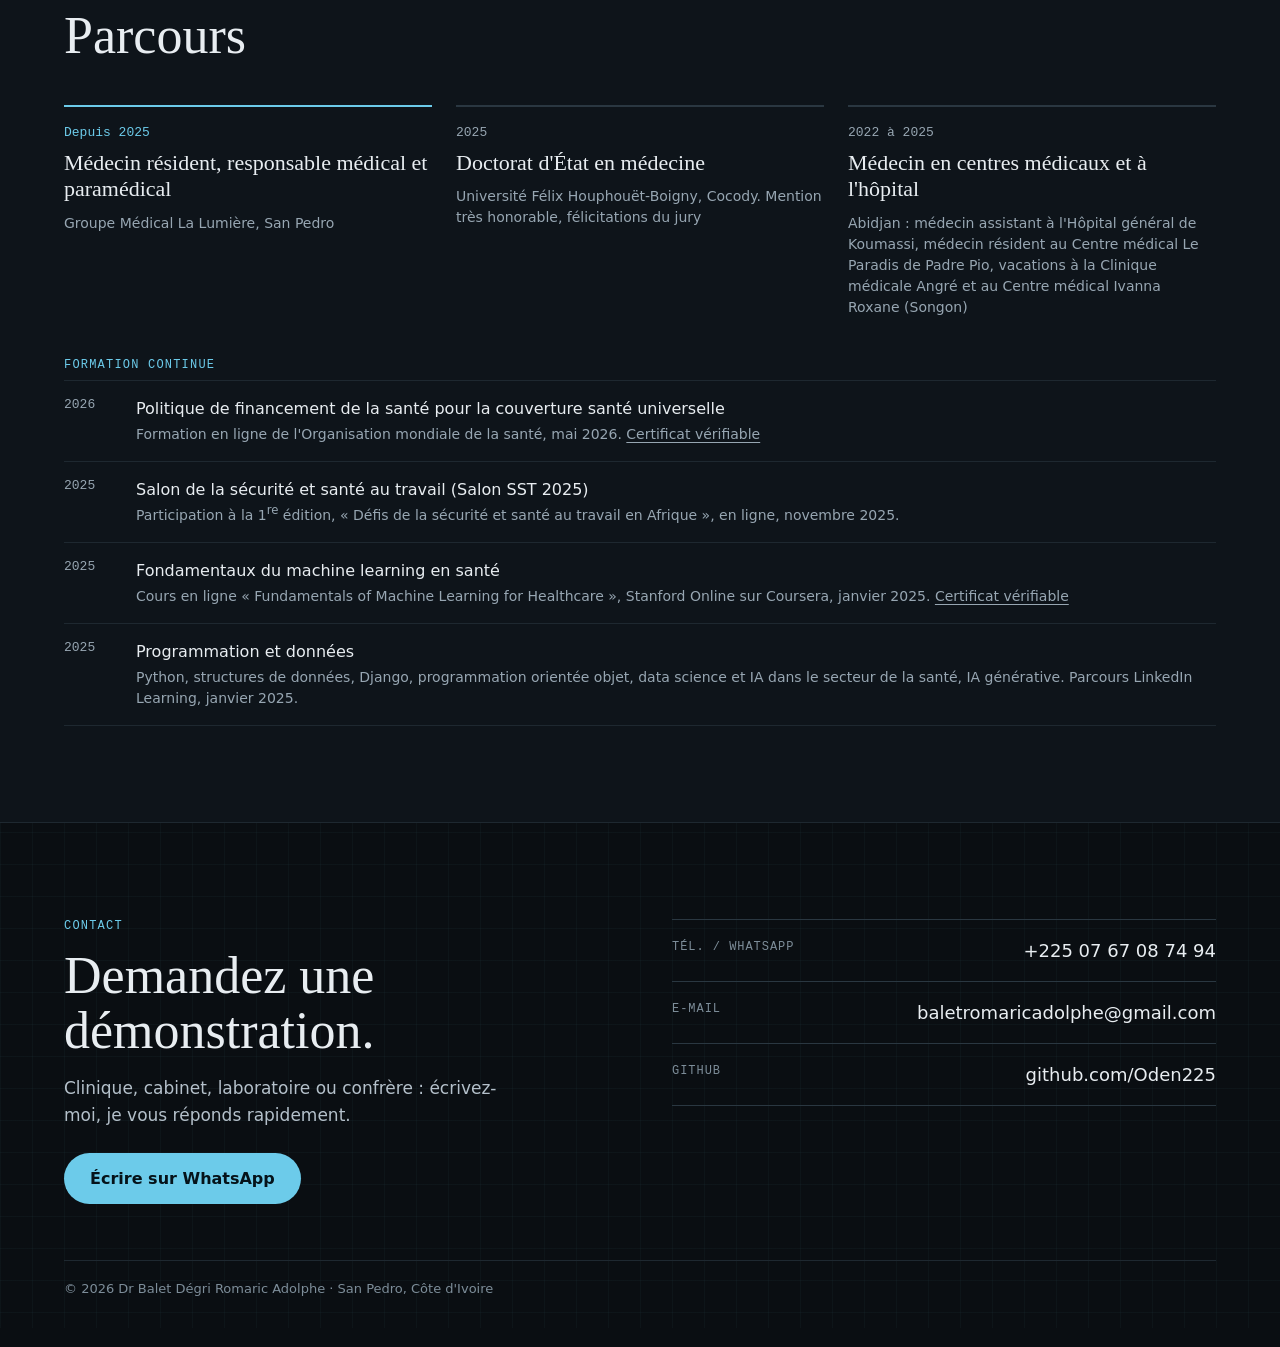
==== commit 319313ea: "Replace the tool tour with a UI story film; add the ui-story-motion skill - New skill .claude/skills" ====
--- a/index.html
+++ b/index.html
@@ -11,8 +11,14 @@
 <meta property="og:title" content="Dr Romaric Balet | Médecin généraliste, santé numérique">
 <meta property="og:description" content="Médecin généraliste à San Pedro (Côte d'Ivoire), je conçois des outils numériques pour les cliniques et les soignants : posologie, comptes rendus d'échographie, résultats de laboratoire, suivi des patients.">
 <meta property="og:url" content="https://oden225.github.io/Vitrine-/">
-<meta property="og:image" content="https://oden225.github.io/Vitrine-/img/apercu.jpg">
+<meta property="og:image" content="https://oden225.github.io/Vitrine-/img/apercu-v2.jpg">
+<meta property="og:image:type" content="image/jpeg">
+<meta property="og:image:width" content="1200">
+<meta property="og:image:height" content="630">
+<meta property="og:image:alt" content="Dr Romaric Balet, médecin généraliste et santé numérique : soigner, puis outiller ceux qui soignent.">
+<meta property="og:site_name" content="Dr Romaric Balet">
 <meta name="twitter:card" content="summary_large_image">
+<meta name="twitter:image" content="https://oden225.github.io/Vitrine-/img/apercu-v2.jpg">
 <link rel="icon" href="data:image/svg+xml,%3Csvg xmlns='http://www.w3.org/2000/svg' viewBox='0 0 100 100'%3E%3Crect width='100' height='100' rx='22' fill='%230A0E12'/%3E%3Cpath d='M18 52h16l5-6 5 6h6l5-24 6 40 5-16h16' stroke='%236CCBEA' stroke-width='6' fill='none' stroke-linejoin='round' stroke-linecap='round'/%3E%3C/svg%3E">
 <link rel="preload" href="fonts/newsreader-latin.woff2" as="font" type="font/woff2" crossorigin>
 <link rel="preload" href="fonts/public-sans-latin.woff2" as="font" type="font/woff2" crossorigin>
@@ -38,16 +44,10 @@
 .hv4:hover{color:#6CCBEA !important}
 .hv5:hover{background:#6CCBEA !important;color:#05131A !important}
 </style>
-<link rel="stylesheet" href="css/vitrine.css">
+<link rel="stylesheet" href="css/ui-story.css">
+<style>#story{--us-display:'Newsreader',Georgia,serif;--us-body:"Public Sans",system-ui,sans-serif;--us-mono:'JetBrains Mono',monospace}</style>
 </head>
 <body>
-<svg width="0" height="0" style="position:absolute" aria-hidden="true"><defs>
-  <linearGradient id="curG" x1="0" y1="0" x2="1" y2="1"><stop offset="0" stop-color="#C9EEF9"/><stop offset=".55" stop-color="#6CCBEA"/><stop offset="1" stop-color="#2B7A94"/></linearGradient>
-  <symbol id="i-prev" viewBox="0 0 24 24" fill="none" stroke="currentColor" stroke-width="2.4" stroke-linecap="round" stroke-linejoin="round"><path d="M15 5l-7 7 7 7"/></symbol>
-  <symbol id="i-next" viewBox="0 0 24 24" fill="none" stroke="currentColor" stroke-width="2.4" stroke-linecap="round" stroke-linejoin="round"><path d="M9 5l7 7-7 7"/></symbol>
-  <symbol id="i-pause" viewBox="0 0 24 24" fill="currentColor"><rect x="6" y="5" width="4" height="14" rx="1"/><rect x="14" y="5" width="4" height="14" rx="1"/></symbol>
-  <symbol id="i-play" viewBox="0 0 24 24" fill="currentColor"><path d="M8 5v14l11-7z"/></symbol>
-</defs></svg>
 <div style="min-height:100vh;background-color:#0A0E12;background-image:linear-gradient(rgba(108,203,234,0.035) 1px,transparent 1px),linear-gradient(90deg,rgba(108,203,234,0.035) 1px,transparent 1px);background-size:32px 32px">
 
   <header style="max-width:1200px;margin:0 auto;padding:22px 24px;display:flex;justify-content:space-between;align-items:center;gap:16px;flex-wrap:wrap;border-bottom:1px solid #1E2830">
@@ -184,30 +184,9 @@
           <span style="font-family:'JetBrains Mono',monospace;font-size:12px;letter-spacing:0.1em;text-transform:uppercase;color:#6CCBEA">Outils</span>
           <h2 style="margin:0;font-family:'Newsreader',Georgia,serif;font-weight:400;font-size:clamp(34px,4.4vw,52px);line-height:1.05">Quatre en service, trois en préparation</h2>
         </div>
-        <p style="margin:0;font-size:16px;line-height:1.6;color:#B4C0CA;max-width:460px">Des outils conçus pour le terrain : connexion instable, impression papier, consultations chargées. Visite guidée ci-dessous, sur les captures des applications.</p>
-      </div>
-      <div class="pshow" id="pshow" aria-roledescription="carrousel" aria-label="Visite guidée des outils">
-        <div class="ps-stage">
-          <i class="ps-orb o1"></i><i class="ps-orb o2"></i><i class="ps-orb o3"></i>
-          <div class="ps-cam"><div class="ps-panel"><img alt=""><i class="sheen"></i><div class="ps-px"></div></div></div>
-          <i class="ps-ripple"></i>
-          <svg class="ps-cursor" viewBox="0 0 34 40" aria-hidden="true"><path d="M3 2l27 15-11.5 3.2L13 34z" fill="url(#curG)" stroke="#fff" stroke-width="1.6" stroke-linejoin="round"/></svg>
-          <div class="ps-callout" aria-hidden="true"></div>
-        </div>
-        <div class="ps-info">
-          <div class="ps-meta"></div>
-          <h3 class="ps-title" aria-live="polite"></h3>
-          <p class="ps-desc"></p>
-          <ul class="ps-feats" aria-label="Points montrés"></ul>
-          <div class="ps-actions"></div>
-          <div class="ps-nav">
-            <button type="button" class="ps-prev" aria-label="Outil précédent"><svg><use href="#i-prev"/></svg></button>
-            <div class="ps-dots"></div>
-            <button type="button" class="ps-next" aria-label="Outil suivant"><svg><use href="#i-next"/></svg></button>
-            <button type="button" class="ps-pause" aria-label="Mettre en pause"><svg><use href="#i-pause"/></svg></button>
-          </div>
-        </div>
-      </div>
+        <p style="margin:0;font-size:16px;line-height:1.6;color:#B4C0CA;max-width:460px">Des outils conçus pour le terrain : connexion instable, impression papier, consultations chargées. Chaque outil en action ci-dessous, sur les captures des applications.</p>
+      </div>
+      <div id="story" role="region" aria-roledescription="film" aria-label="Film des outils"></div>
       <nav aria-label="Fiches des outils" style="display:flex;flex-direction:column;gap:12px;border-top:1px solid #1E2830;padding-top:20px">
         <span style="font-family:'JetBrains Mono',monospace;font-size:11px;letter-spacing:0.1em;text-transform:uppercase;color:#7D8D99">Toutes les fiches</span>
         <ul style="list-style:none;margin:0;padding:0;display:flex;flex-wrap:wrap;gap:10px 28px;font-size:15px"><li><a class="hv4" href="#cr-01" style="display:flex;gap:10px;align-items:baseline;text-decoration:none;color:#D3DCE3"><span style="font-family:'JetBrains Mono',monospace;font-size:11px;color:#7D8D99">01</span>NormoDose</a></li><li><a class="hv4" href="#cr-02" style="display:flex;gap:10px;align-items:baseline;text-decoration:none;color:#D3DCE3"><span style="font-family:'JetBrains Mono',monospace;font-size:11px;color:#7D8D99">02</span>VisiteMed</a></li><li><a class="hv4" href="#cr-03" style="display:flex;gap:10px;align-items:baseline;text-decoration:none;color:#D3DCE3"><span style="font-family:'JetBrains Mono',monospace;font-size:11px;color:#7D8D99">03</span>Comptes rendus d'échographie</a></li><li><a class="hv4" href="#cr-04" style="display:flex;gap:10px;align-items:baseline;text-decoration:none;color:#D3DCE3"><span style="font-family:'JetBrains Mono',monospace;font-size:11px;color:#7D8D99">04</span>Résultats de laboratoire</a></li><li><a class="hv4" href="#cr-05" style="display:flex;gap:10px;align-items:baseline;text-decoration:none;color:#D3DCE3"><span style="font-family:'JetBrains Mono',monospace;font-size:11px;color:#7D8D99">05</span>Syndromik</a></li><li><a class="hv4" href="#cr-06" style="display:flex;gap:10px;align-items:baseline;text-decoration:none;color:#D3DCE3"><span style="font-family:'JetBrains Mono',monospace;font-size:11px;color:#7D8D99">06</span>RDVmed</a></li><li><a class="hv4" href="#cr-07" style="display:flex;gap:10px;align-items:baseline;text-decoration:none;color:#D3DCE3"><span style="font-family:'JetBrains Mono',monospace;font-size:11px;color:#7D8D99">07</span>InECG</a></li></ul>
@@ -435,6 +414,7 @@
   </footer>
 
 </div>
+<script src="js/ui-story.js" defer></script>
 <script src="js/vitrine.js" defer></script>
 </body>
 </html>
--- a/css/ui-story.css
+++ b/css/ui-story.css
@@ -0,0 +1,121 @@
+/* UI Story — styles. Tout passe par les variables --us-* : les changer suffit
+   pour adapter le film à une identité (fond, accent, polices). */
+.us{
+  --us-bg:#0A0E12; --us-stage-a:#13212A; --us-line:#2A3741; --us-surface:#0E141A;
+  --us-text:#E8EDF1; --us-muted:#97A6B2; --us-soft:#B4C0CA;
+  --us-accent:#6CCBEA; --us-accent-ink:#05131A; --us-glow:rgba(108,203,234,.55);
+  --us-card:#ffffff; --us-card-text:#0A0E12; --us-card-muted:#5B6670; --us-track:#2B343B;
+  --us-display:Georgia,serif; --us-body:system-ui,-apple-system,"Segoe UI",sans-serif; --us-mono:ui-monospace,monospace;
+  display:grid;gap:28px;grid-template-columns:1fr;color:var(--us-text)
+}
+@media (min-width:860px){.us{grid-template-columns:minmax(0,1.55fr) minmax(0,1fr);align-items:center;gap:48px}}
+
+/* scène */
+.us-stage{position:relative;aspect-ratio:16/10;max-width:100%;border-radius:22px;overflow:hidden;isolation:isolate;
+  background:radial-gradient(120% 90% at 50% 40%,var(--us-stage-a),var(--us-bg));border:1px solid var(--us-line);
+  box-shadow:0 40px 90px -40px rgba(0,0,0,.8)}
+.us-stage::before{content:"";position:absolute;inset:0;pointer-events:none;
+  background-image:linear-gradient(rgba(255,255,255,.035) 1px,transparent 1px),linear-gradient(90deg,rgba(255,255,255,.035) 1px,transparent 1px);background-size:32px 32px}
+.us-defs{position:absolute;width:0;height:0}
+.us-streak,.us-glow,.us-title,.us-cta,.us-hl,.us-toast,.us-done,.us-cursor,.us-callout{position:absolute;pointer-events:none}
+.us-streak{left:50%;top:50%;width:46%;height:2px;margin:-1px 0 0 -23%;border-radius:2px;opacity:0;
+  background:linear-gradient(90deg,transparent,var(--us-accent) 65%,#fff);box-shadow:0 0 14px var(--us-accent)}
+.us-glow{left:50%;top:50%;width:70%;aspect-ratio:1;border-radius:50%;opacity:0;transform:translate(-50%,-50%);
+  background:radial-gradient(circle,var(--us-glow),transparent 62%)}
+
+/* titre : logo + nom */
+.us-title{left:50%;top:50%;transform:translate(-50%,-50%);display:flex;align-items:center;gap:.38em;opacity:0;
+  font:400 clamp(22px,4.2vw,46px)/1 var(--us-display);letter-spacing:-.01em;white-space:nowrap}
+.us-mark{display:inline-flex;width:1.1em;height:1.1em;color:var(--us-accent);opacity:0}
+.us-mark svg{width:100%;height:100%}
+.us-name{display:inline-block;white-space:nowrap}
+.us-name span{display:inline-block;opacity:0}
+
+/* bouton d'action */
+.us-cta{left:50%;top:50%;transform:translate(-50%,-50%);opacity:0;padding:.75em 1.35em;border-radius:999px;background:var(--us-card);color:var(--us-card-text);
+  font:600 clamp(13px,1.8vw,18px)/1 var(--us-body);white-space:nowrap;box-shadow:0 12px 30px -8px rgba(0,0,0,.6)}
+.us-cta-label{display:inline-block;opacity:0}
+
+/* écran de l'application */
+.us-cam{position:absolute;inset:0;perspective:1300px}
+.us-panel{position:absolute;border-radius:12px;overflow:hidden;background:#fff;opacity:0;will-change:transform;
+  box-shadow:0 0 0 1px rgba(255,255,255,.35),0 0 0 6px rgba(255,255,255,.07),0 40px 60px -20px rgba(0,0,0,.75)}
+.us-panel img{display:block;width:100%;height:100%;object-fit:cover;user-select:none}
+.us-sheen{position:absolute;inset:-40%;pointer-events:none;transform:translateX(-60%);
+  background:linear-gradient(115deg,transparent 40%,rgba(255,255,255,.3) 50%,transparent 60%)}
+.us-hl{left:50%;top:56%;width:clamp(84px,26%,190px);height:clamp(28px,9%,54px);border-radius:999px;opacity:0;transform:translate(-50%,-50%);
+  border:2px solid var(--us-accent);background:rgba(108,203,234,.12);box-shadow:0 0 0 6px rgba(108,203,234,.12);z-index:3}
+.us-cursor{left:0;top:0;width:26px;height:31px;opacity:0;z-index:5;filter:drop-shadow(0 6px 10px rgba(0,0,0,.45))}
+.us-callout{left:50%;top:50%;z-index:6;opacity:0;white-space:nowrap;padding:8px 12px;border-radius:10px;
+  font:600 13px var(--us-body);color:var(--us-card-text);background:var(--us-card);box-shadow:0 10px 24px -8px rgba(0,0,0,.6)}
+.us-callout::after{content:"";position:absolute;left:50%;bottom:-5px;width:10px;height:10px;margin-left:-5px;background:inherit;transform:rotate(45deg);border-radius:2px}
+
+/* notification + barre de progression */
+.us-toast{left:50%;top:50%;width:min(62%,360px);transform:translate(-50%,-50%);opacity:0;z-index:2;
+  display:flex;flex-direction:column;gap:14px;padding:16px 18px 18px;border-radius:18px;background:var(--us-card);color:var(--us-card-text);
+  box-shadow:0 30px 60px -20px rgba(0,0,0,.75)}
+.us-toast-row{display:flex;gap:12px;align-items:center}
+.us-ticon{flex:none;width:34px;height:34px;border-radius:9px;display:grid;place-items:center;background:var(--us-accent);color:var(--us-accent-ink)}
+.us-ticon svg{width:18px;height:18px}
+.us-ttext{display:flex;flex-direction:column;gap:2px;min-width:0}
+.us-ttext b{font:600 14px/1.2 var(--us-body)}
+.us-ttext small{font:400 12px/1.3 var(--us-body);color:var(--us-card-muted)}
+.us-bar{height:8px;border-radius:99px;background:var(--us-track);overflow:hidden}
+.us-bar i{display:block;height:100%;border-radius:inherit;transform-origin:0 50%;transform:scaleX(0);
+  background:linear-gradient(90deg,var(--us-accent) 92%,rgba(255,255,255,.9))}
+
+/* validation */
+.us-done{left:50%;top:50%;transform:translate(-50%,-50%);opacity:0;display:flex;flex-direction:column;align-items:center;gap:14px;z-index:2}
+.us-disc{width:clamp(44px,9vw,64px);max-width:64px;aspect-ratio:1;border-radius:50%;display:grid;place-items:center;opacity:0;
+  background:var(--us-accent);color:var(--us-accent-ink);box-shadow:0 0 0 8px rgba(108,203,234,.15),0 0 40px var(--us-glow)}
+.us-disc svg{width:58%;height:58%}
+.us-disc path{stroke-dasharray:20;stroke-dashoffset:20}
+.us-value{font:400 clamp(18px,3vw,30px)/1.1 var(--us-display);white-space:nowrap;opacity:0}
+
+/* panneau d'informations */
+.us-info{display:flex;flex-direction:column;gap:16px;min-width:0}
+.us-meta{display:flex;flex-wrap:wrap;gap:6px}
+.us-meta span{font:500 11px var(--us-mono);letter-spacing:.08em;text-transform:uppercase;color:var(--us-accent);background:rgba(108,203,234,.1);padding:5px 10px;border-radius:999px}
+.us-meta span.dev{color:var(--us-muted);background:rgba(151,166,178,.1)}
+.us-heading{margin:0;font:400 clamp(32px,3.6vw,44px)/1.05 var(--us-display);letter-spacing:-.01em;text-wrap:balance}
+.us-desc{margin:0;color:var(--us-soft);font-size:16px;line-height:1.6;max-width:60ch}
+.us-feats{list-style:none;margin:0;padding:0;display:flex;flex-direction:column;gap:8px}
+.us-feats li{display:flex;align-items:center;gap:10px;font-size:14px;color:var(--us-muted);transition:color .25s}
+.us-feats li::before{content:"";flex:none;width:8px;height:8px;border-radius:50%;border:1.5px solid var(--us-line);transition:background .25s,border-color .25s}
+.us-feats li.on{color:var(--us-text)}
+.us-feats li.on::before{background:var(--us-accent);border-color:var(--us-accent)}
+.us-actions{display:flex;flex-wrap:wrap;align-items:center;gap:10px;margin-top:4px}
+.us-link{font:600 14px var(--us-body);text-decoration:none;padding:12px 20px;border-radius:999px;min-height:44px;display:inline-flex;align-items:center;border:1px solid var(--us-accent)}
+.us-link.primary{color:var(--us-accent-ink);background:var(--us-accent)}
+.us-link.primary:hover{background:#94DBF1;color:var(--us-accent-ink)}
+.us-link.ghost{color:var(--us-accent);background:none}
+.us-link.ghost:hover{background:var(--us-accent);color:var(--us-accent-ink)}
+.us-nav{display:flex;align-items:center;gap:8px;flex-wrap:wrap}
+.us-btn{color:var(--us-text);background:var(--us-surface);border:1px solid var(--us-line);border-radius:999px;min-width:44px;min-height:44px;padding:0 12px;cursor:pointer;display:inline-flex;align-items:center;justify-content:center}
+.us-btn:hover{border-color:var(--us-accent)}
+.us-btn svg{width:16px;height:16px}
+.us-nav [hidden]{display:none}
+.us-dots{display:flex;gap:4px;margin-inline:4px}
+.us-dots button{width:26px;min-height:32px;padding:0;border:0;background:none;cursor:pointer;border-radius:4px}
+.us-dots button::before{content:"";display:block;width:100%;height:3px;border-radius:2px;background:var(--us-line);transition:background .25s}
+.us-dots button[aria-current="true"]::before{background:var(--us-accent)}
+.us :focus-visible{outline:2px solid var(--us-accent);outline-offset:3px}
+
+/* mode vidéo (classe us-video sur l'élément racine) : la scène occupe tout l'écran,
+   format vertical 9:16, éléments agrandis pour une lecture sur téléphone */
+.us.us-video{display:block}
+.us-video .us-info{display:none}
+.us-video .us-stage{width:100vw;height:100vh;aspect-ratio:auto;border-radius:0;border:0;box-shadow:none}
+.us-video .us-title{font-size:11vw}
+.us-video .us-cta{font-size:5.6vw}
+.us-video .us-cursor{width:7vw;height:8.3vw}
+.us-video .us-callout{font-size:4.2vw;padding:2vw 3vw;border-radius:2.4vw}
+.us-video .us-hl{border-width:4px}
+.us-video .us-toast{width:84%;padding:5vw;gap:4vw}
+.us-video .us-ticon{width:11vw;height:11vw;border-radius:3vw}
+.us-video .us-ticon svg{width:6vw;height:6vw}
+.us-video .us-ttext b{font-size:4.6vw}
+.us-video .us-ttext small{font-size:3.6vw}
+.us-video .us-bar{height:2.4vw}
+.us-video .us-disc{width:20vw;max-width:none}
+.us-video .us-value{font-size:8.5vw}
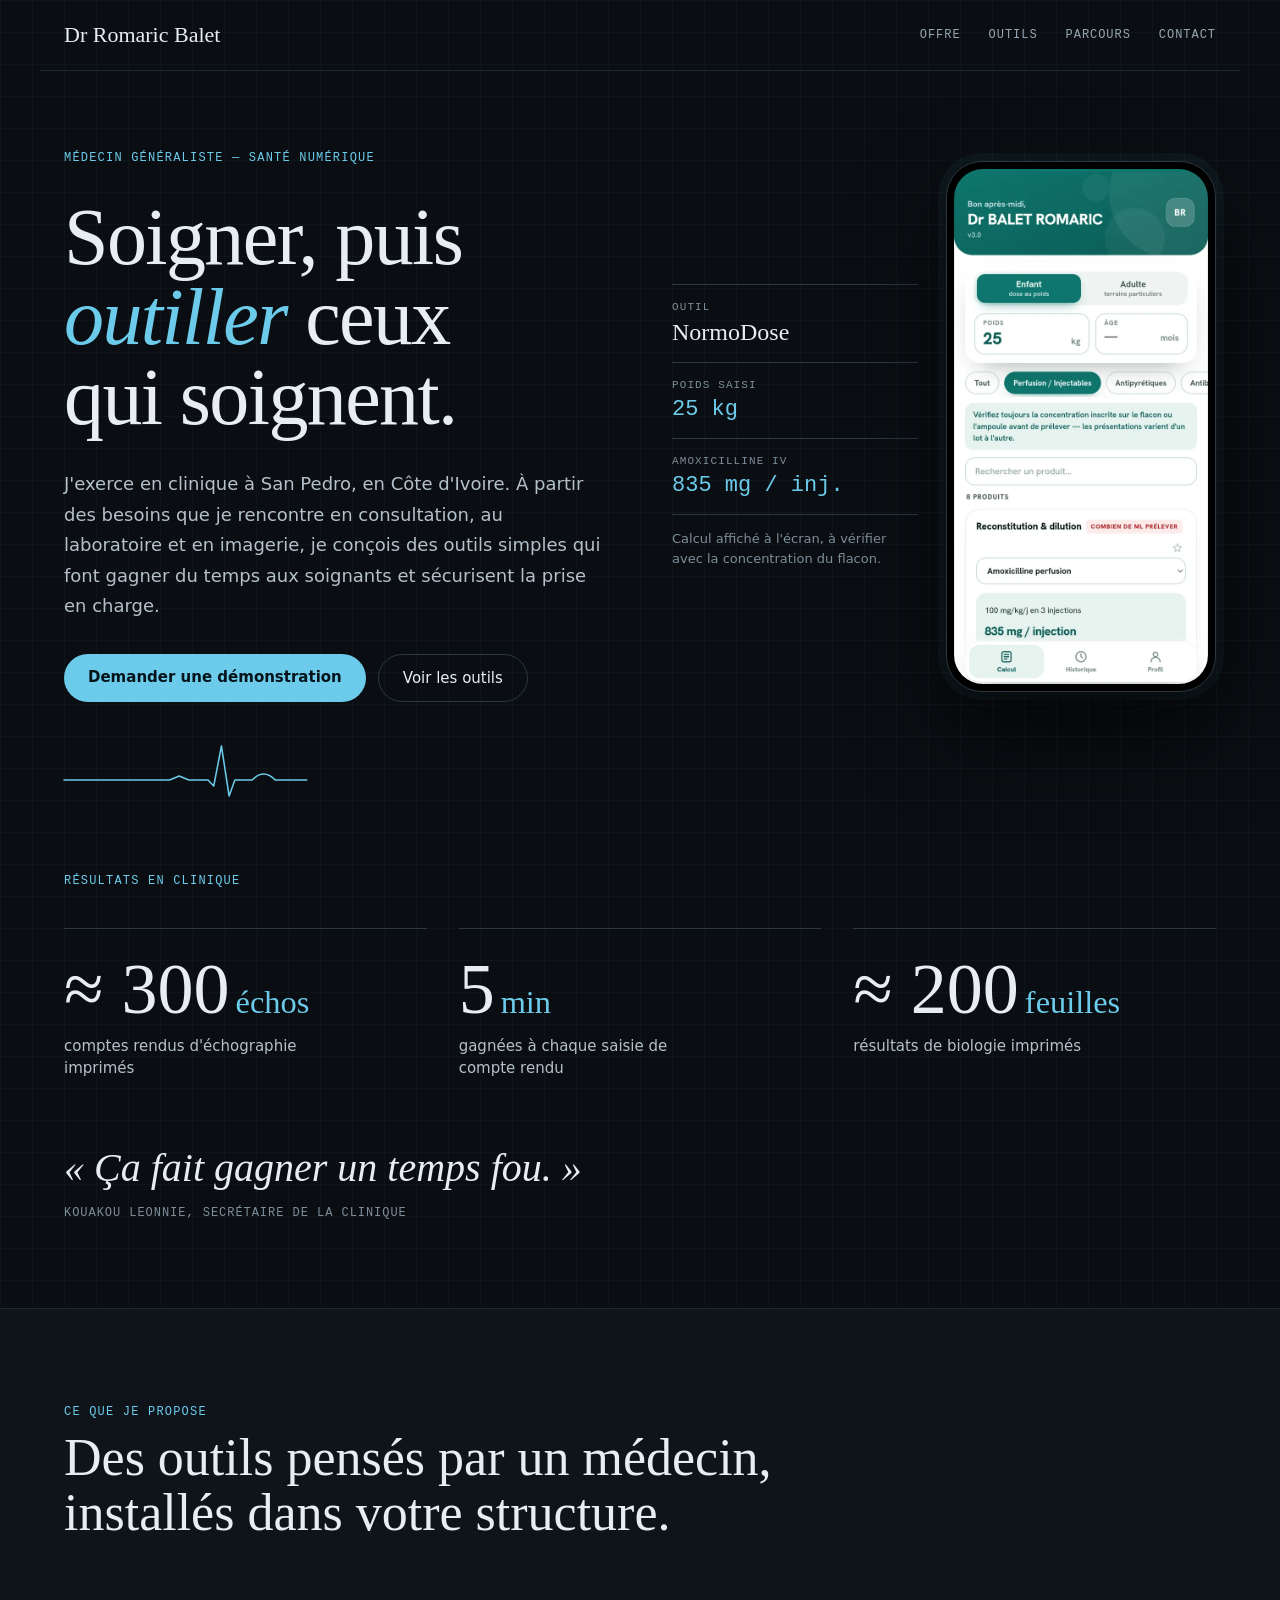
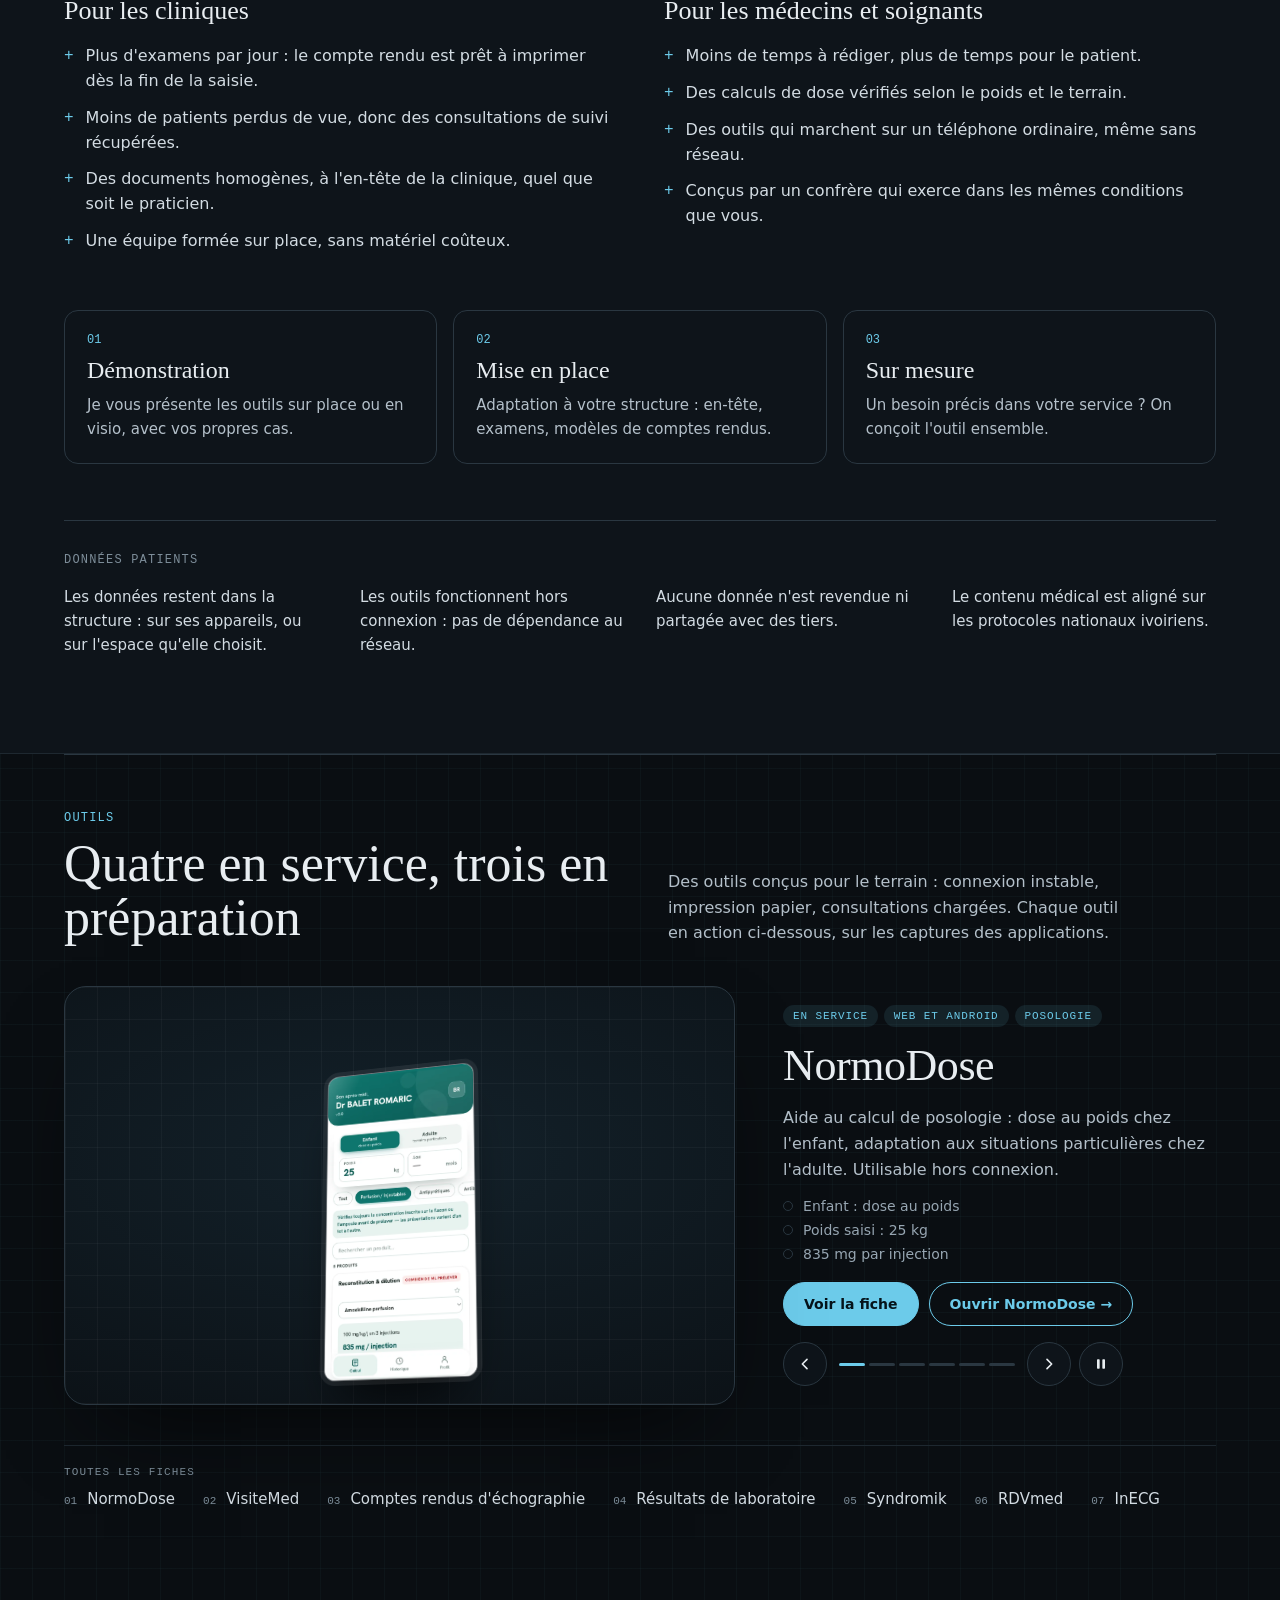
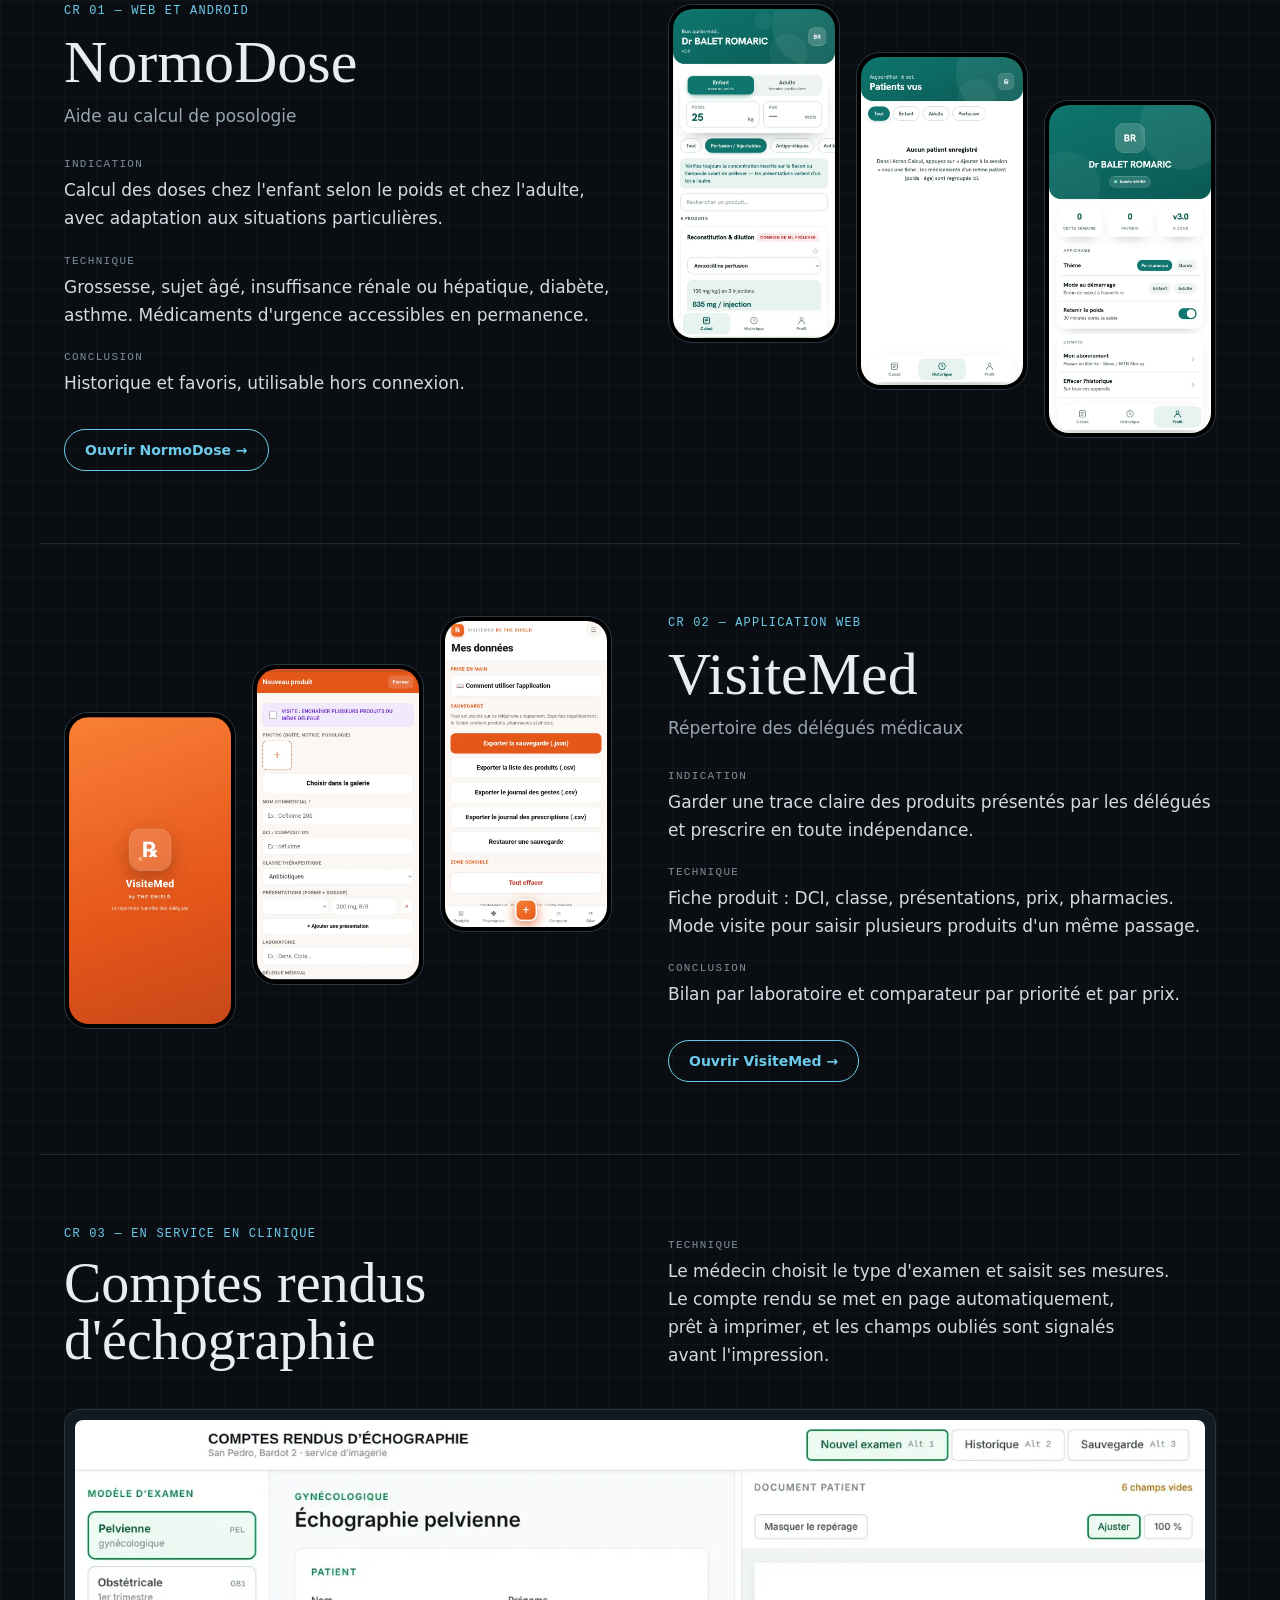
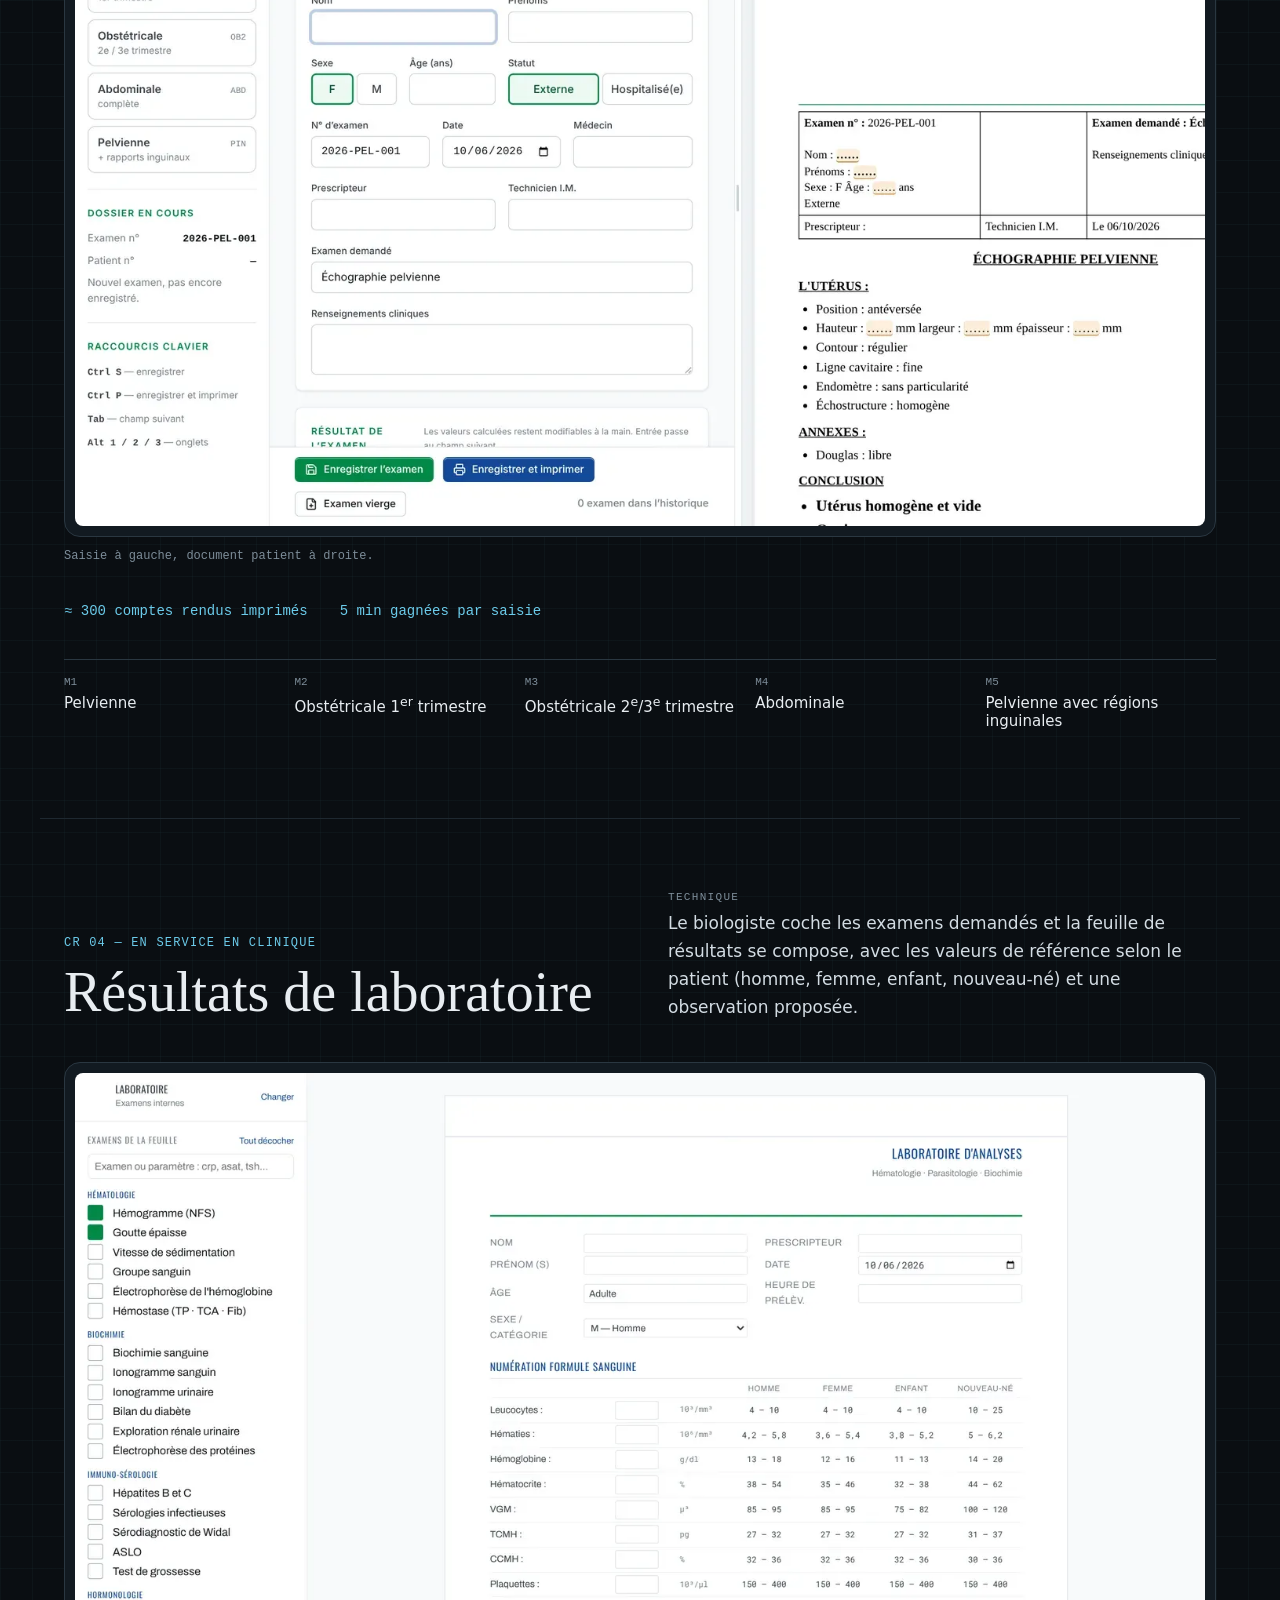
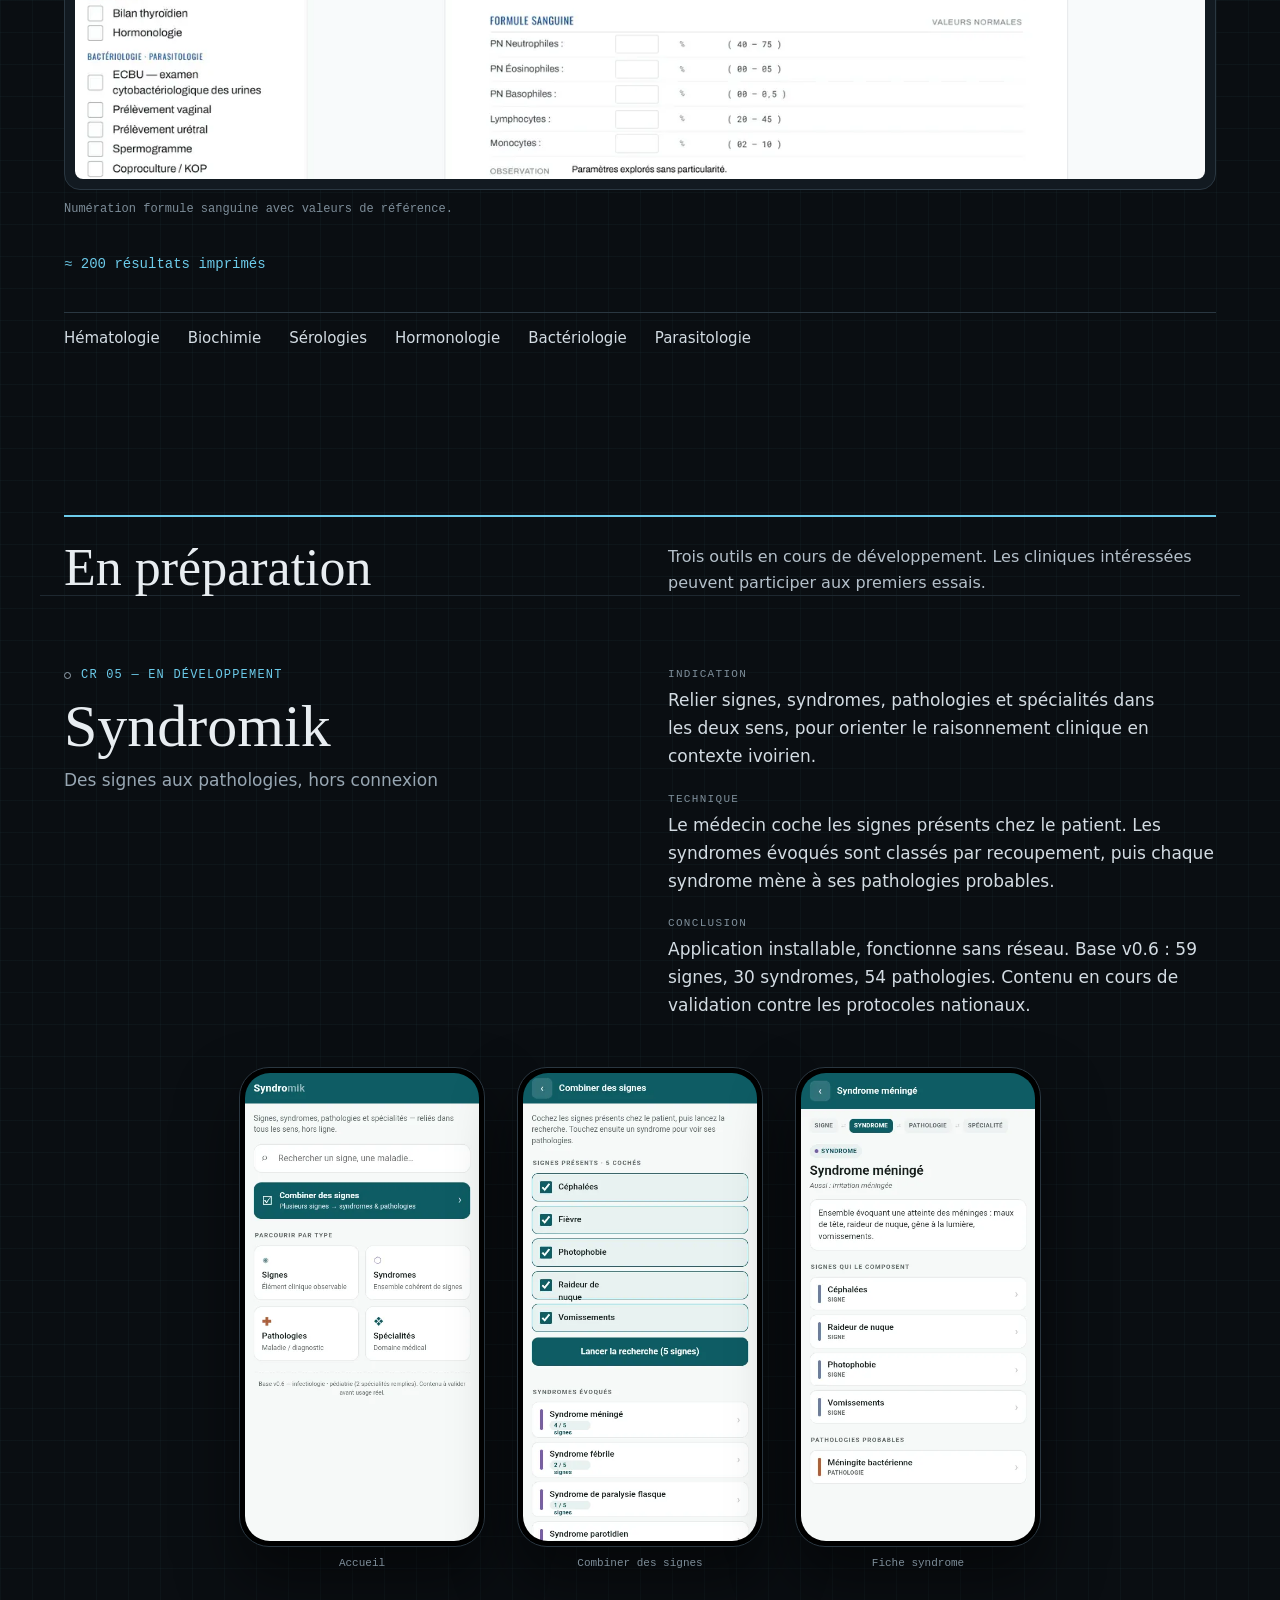
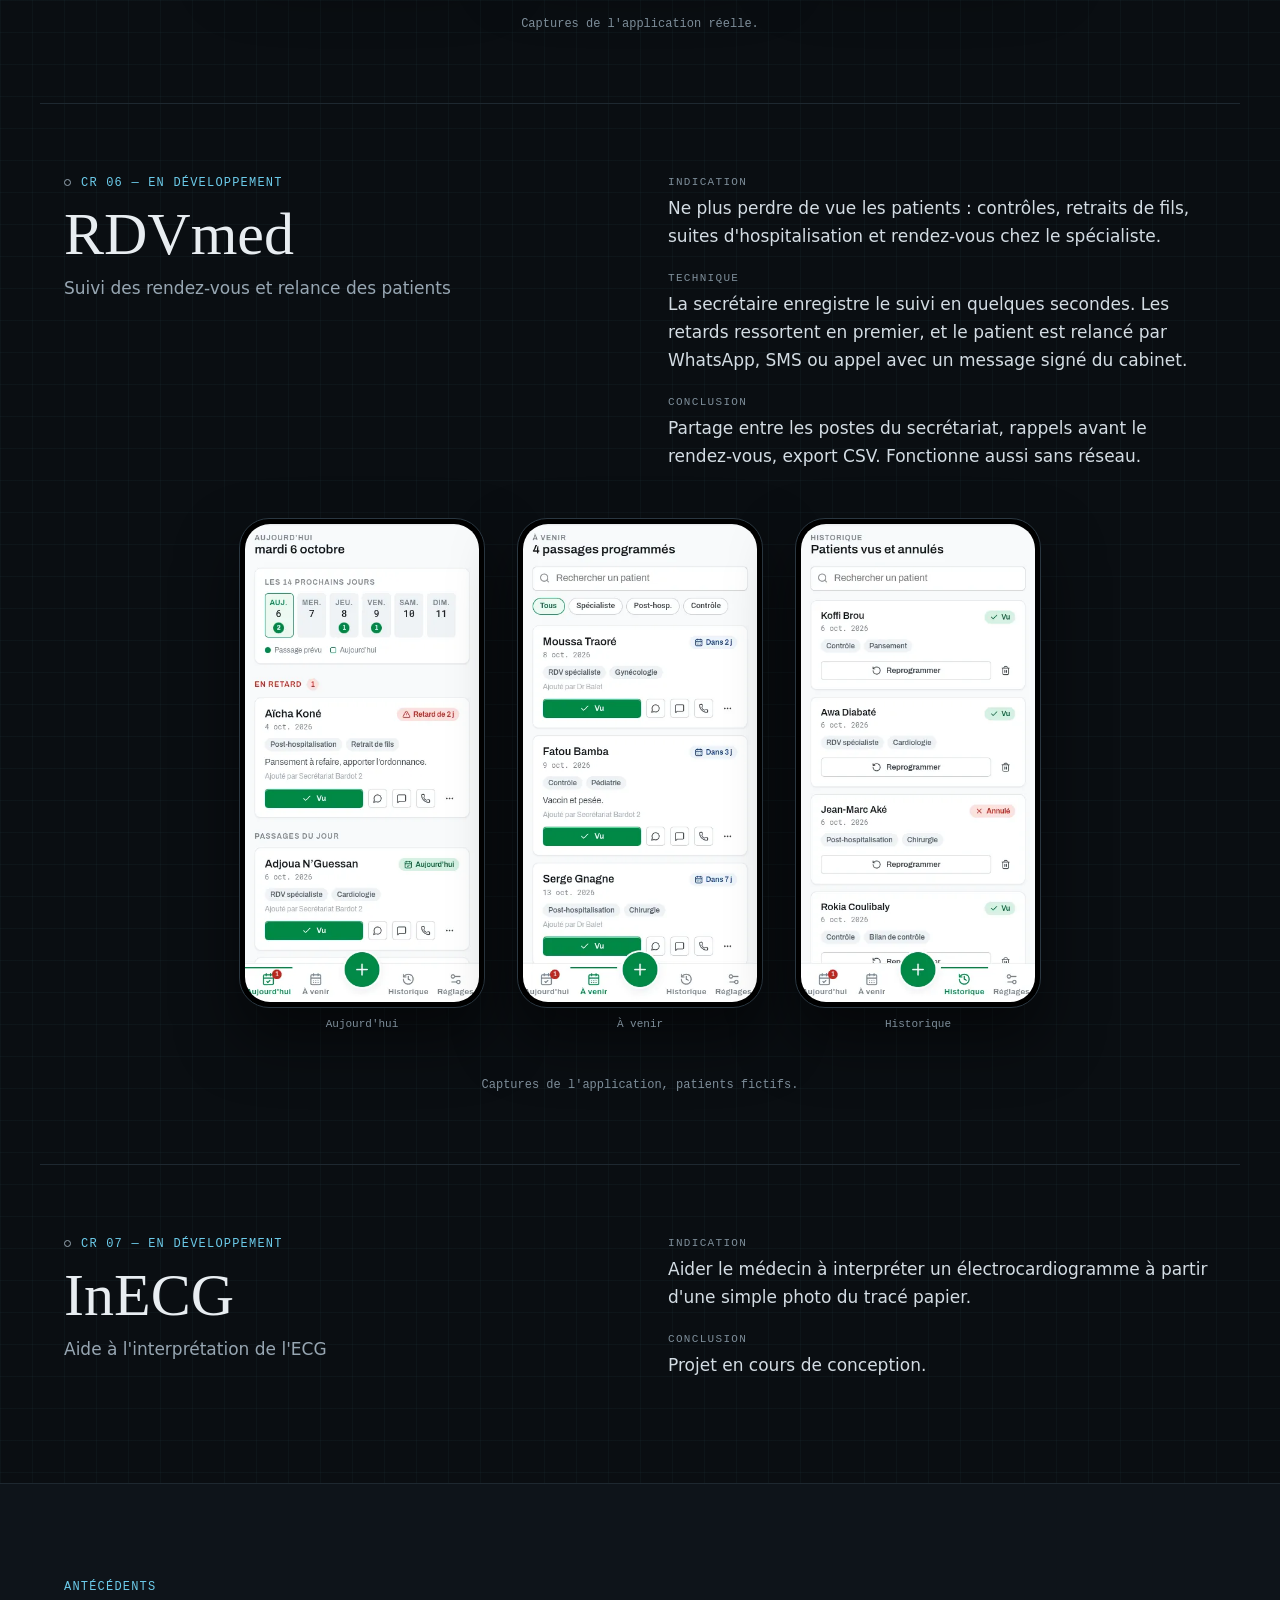
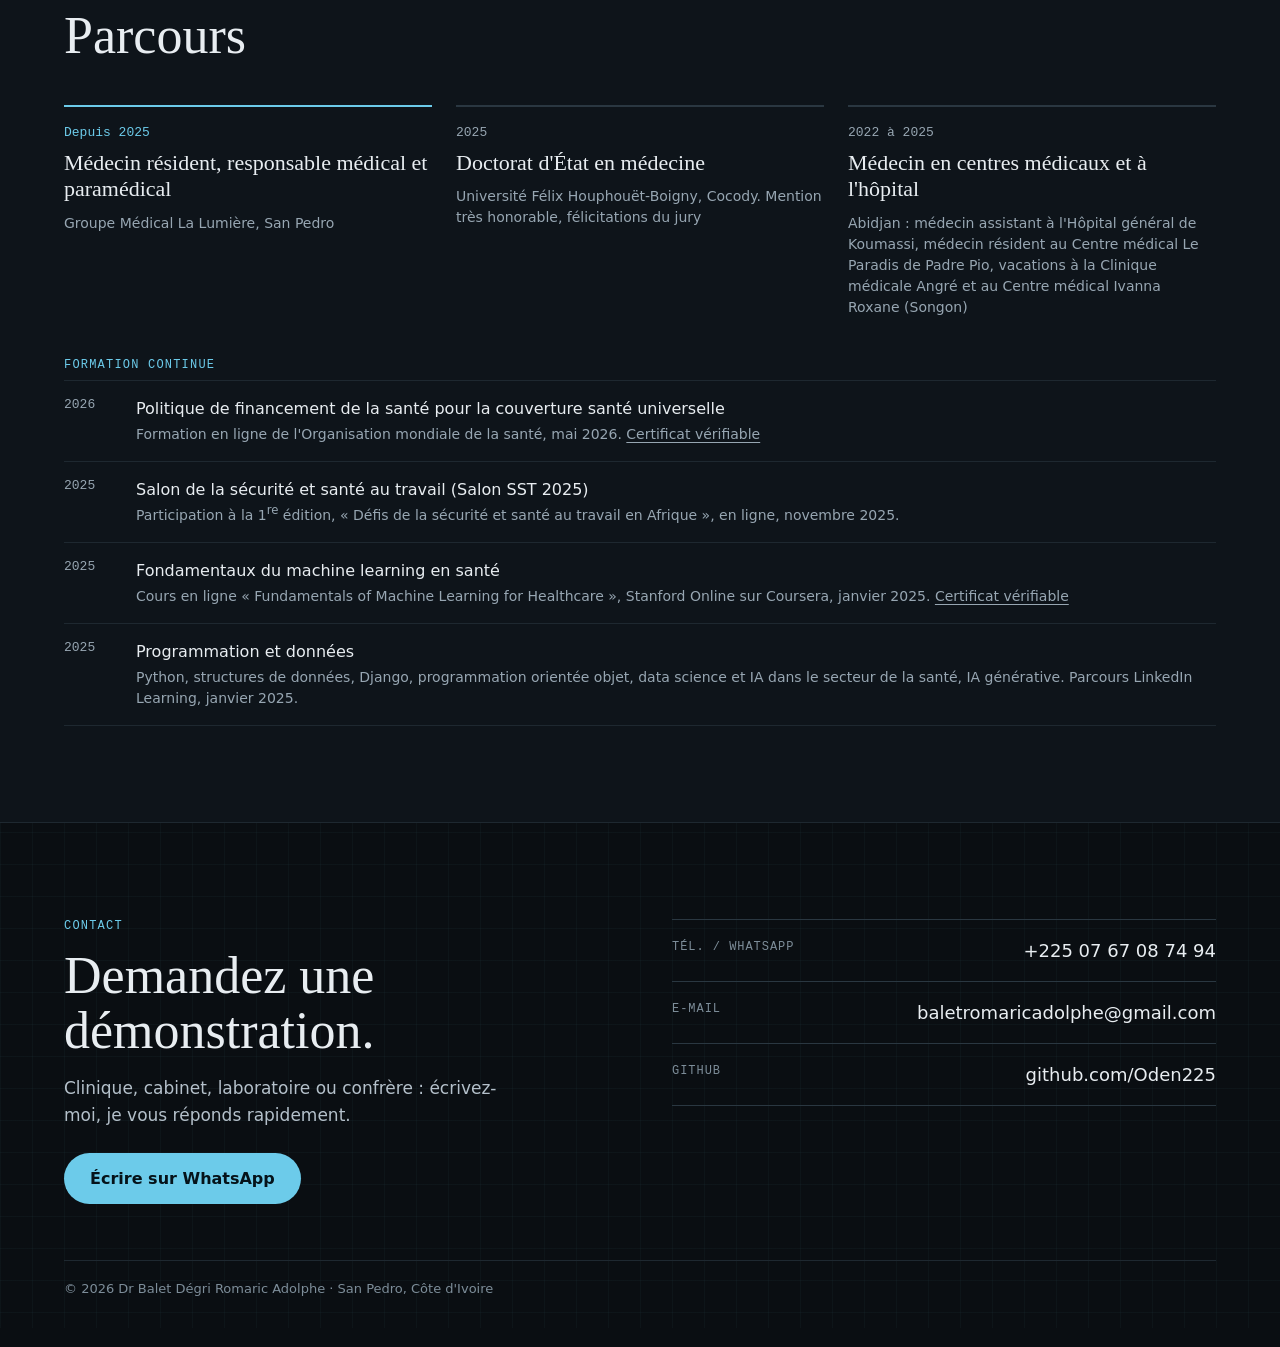
==== commit 74cfba30: "Polish interactions following Emil Kowalski's design engineering rules - Press feedback: scale(0.97)" ====
--- a/index.html
+++ b/index.html
@@ -36,13 +36,20 @@
 body{margin:0;background:#0A0E12;color:#E8EDF1;font-family:"Public Sans",system-ui,sans-serif;-webkit-font-smoothing:antialiased}
 img{display:block;max-width:100%;height:auto}
 a{color:#6CCBEA}
+a:focus-visible,button:focus-visible{outline:2px solid #6CCBEA;outline-offset:3px}
+:root{--ease-out:cubic-bezier(.23,1,.32,1)}
+a,button{-webkit-tap-highlight-color:transparent}
+a,.hv1,.hv4{transition:color 150ms ease}
+.hv2,.hv3,.hv5{transition:transform 160ms var(--ease-out),background-color 150ms ease,color 150ms ease}
+.hv2:active,.hv3:active,.hv5:active{transform:scale(.97)}
+@media (hover:hover) and (pointer:fine){
 a:hover{color:#A6E1F4}
-a:focus-visible,button:focus-visible{outline:2px solid #6CCBEA;outline-offset:3px}
 .hv1:hover{color:#E8EDF1 !important}
 .hv2:hover{background:#94DBF1 !important}
 .hv3:hover{background:#121A21 !important}
 .hv4:hover{color:#6CCBEA !important}
 .hv5:hover{background:#6CCBEA !important;color:#05131A !important}
+}
 </style>
 <link rel="stylesheet" href="css/ui-story.css">
 <style>#story{--us-display:'Newsreader',Georgia,serif;--us-body:"Public Sans",system-ui,sans-serif;--us-mono:'JetBrains Mono',monospace}</style>
--- a/css/ui-story.css
+++ b/css/ui-story.css
@@ -46,7 +46,7 @@
 .us-hl{left:50%;top:56%;width:clamp(84px,26%,190px);height:clamp(28px,9%,54px);border-radius:999px;opacity:0;transform:translate(-50%,-50%);
   border:2px solid var(--us-accent);background:rgba(108,203,234,.12);box-shadow:0 0 0 6px rgba(108,203,234,.12);z-index:3}
 .us-cursor{left:0;top:0;width:26px;height:31px;opacity:0;z-index:5;filter:drop-shadow(0 6px 10px rgba(0,0,0,.45))}
-.us-callout{left:50%;top:50%;z-index:6;opacity:0;white-space:nowrap;padding:8px 12px;border-radius:10px;
+.us-callout{left:50%;top:50%;z-index:6;transform-origin:50% 100%;opacity:0;white-space:nowrap;padding:8px 12px;border-radius:10px;
   font:600 13px var(--us-body);color:var(--us-card-text);background:var(--us-card);box-shadow:0 10px 24px -8px rgba(0,0,0,.6)}
 .us-callout::after{content:"";position:absolute;left:50%;bottom:-5px;width:10px;height:10px;margin-left:-5px;background:inherit;transform:rotate(45deg);border-radius:2px}
 
@@ -85,21 +85,25 @@
 .us-feats li.on{color:var(--us-text)}
 .us-feats li.on::before{background:var(--us-accent);border-color:var(--us-accent)}
 .us-actions{display:flex;flex-wrap:wrap;align-items:center;gap:10px;margin-top:4px}
-.us-link{font:600 14px var(--us-body);text-decoration:none;padding:12px 20px;border-radius:999px;min-height:44px;display:inline-flex;align-items:center;border:1px solid var(--us-accent)}
+.us-link{-webkit-tap-highlight-color:transparent;transition:transform 160ms cubic-bezier(.23,1,.32,1),background-color 150ms ease,color 150ms ease;font:600 14px var(--us-body);text-decoration:none;padding:12px 20px;border-radius:999px;min-height:44px;display:inline-flex;align-items:center;border:1px solid var(--us-accent)}
 .us-link.primary{color:var(--us-accent-ink);background:var(--us-accent)}
-.us-link.primary:hover{background:#94DBF1;color:var(--us-accent-ink)}
 .us-link.ghost{color:var(--us-accent);background:none}
-.us-link.ghost:hover{background:var(--us-accent);color:var(--us-accent-ink)}
 .us-nav{display:flex;align-items:center;gap:8px;flex-wrap:wrap}
-.us-btn{color:var(--us-text);background:var(--us-surface);border:1px solid var(--us-line);border-radius:999px;min-width:44px;min-height:44px;padding:0 12px;cursor:pointer;display:inline-flex;align-items:center;justify-content:center}
-.us-btn:hover{border-color:var(--us-accent)}
+.us-btn{-webkit-tap-highlight-color:transparent;transition:transform 160ms cubic-bezier(.23,1,.32,1),border-color 150ms ease;color:var(--us-text);background:var(--us-surface);border:1px solid var(--us-line);border-radius:999px;min-width:44px;min-height:44px;padding:0 12px;cursor:pointer;display:inline-flex;align-items:center;justify-content:center}
 .us-btn svg{width:16px;height:16px}
 .us-nav [hidden]{display:none}
 .us-dots{display:flex;gap:4px;margin-inline:4px}
-.us-dots button{width:26px;min-height:32px;padding:0;border:0;background:none;cursor:pointer;border-radius:4px}
+.us-dots button{-webkit-tap-highlight-color:transparent;width:26px;min-height:32px;padding:0;border:0;background:none;cursor:pointer;border-radius:4px}
 .us-dots button::before{content:"";display:block;width:100%;height:3px;border-radius:2px;background:var(--us-line);transition:background .25s}
 .us-dots button[aria-current="true"]::before{background:var(--us-accent)}
 .us :focus-visible{outline:2px solid var(--us-accent);outline-offset:3px}
+/* retour au clic sur tout ce qui se presse ; survols réservés aux souris */
+.us-link:active,.us-btn:active{transform:scale(.97)}
+@media (hover:hover) and (pointer:fine){
+  .us-link.primary:hover{background:#94DBF1;color:var(--us-accent-ink)}
+  .us-link.ghost:hover{background:var(--us-accent);color:var(--us-accent-ink)}
+  .us-btn:hover{border-color:var(--us-accent)}
+}
 
 /* mode vidéo (classe us-video sur l'élément racine) : la scène occupe tout l'écran,
    format vertical 9:16, éléments agrandis pour une lecture sur téléphone */
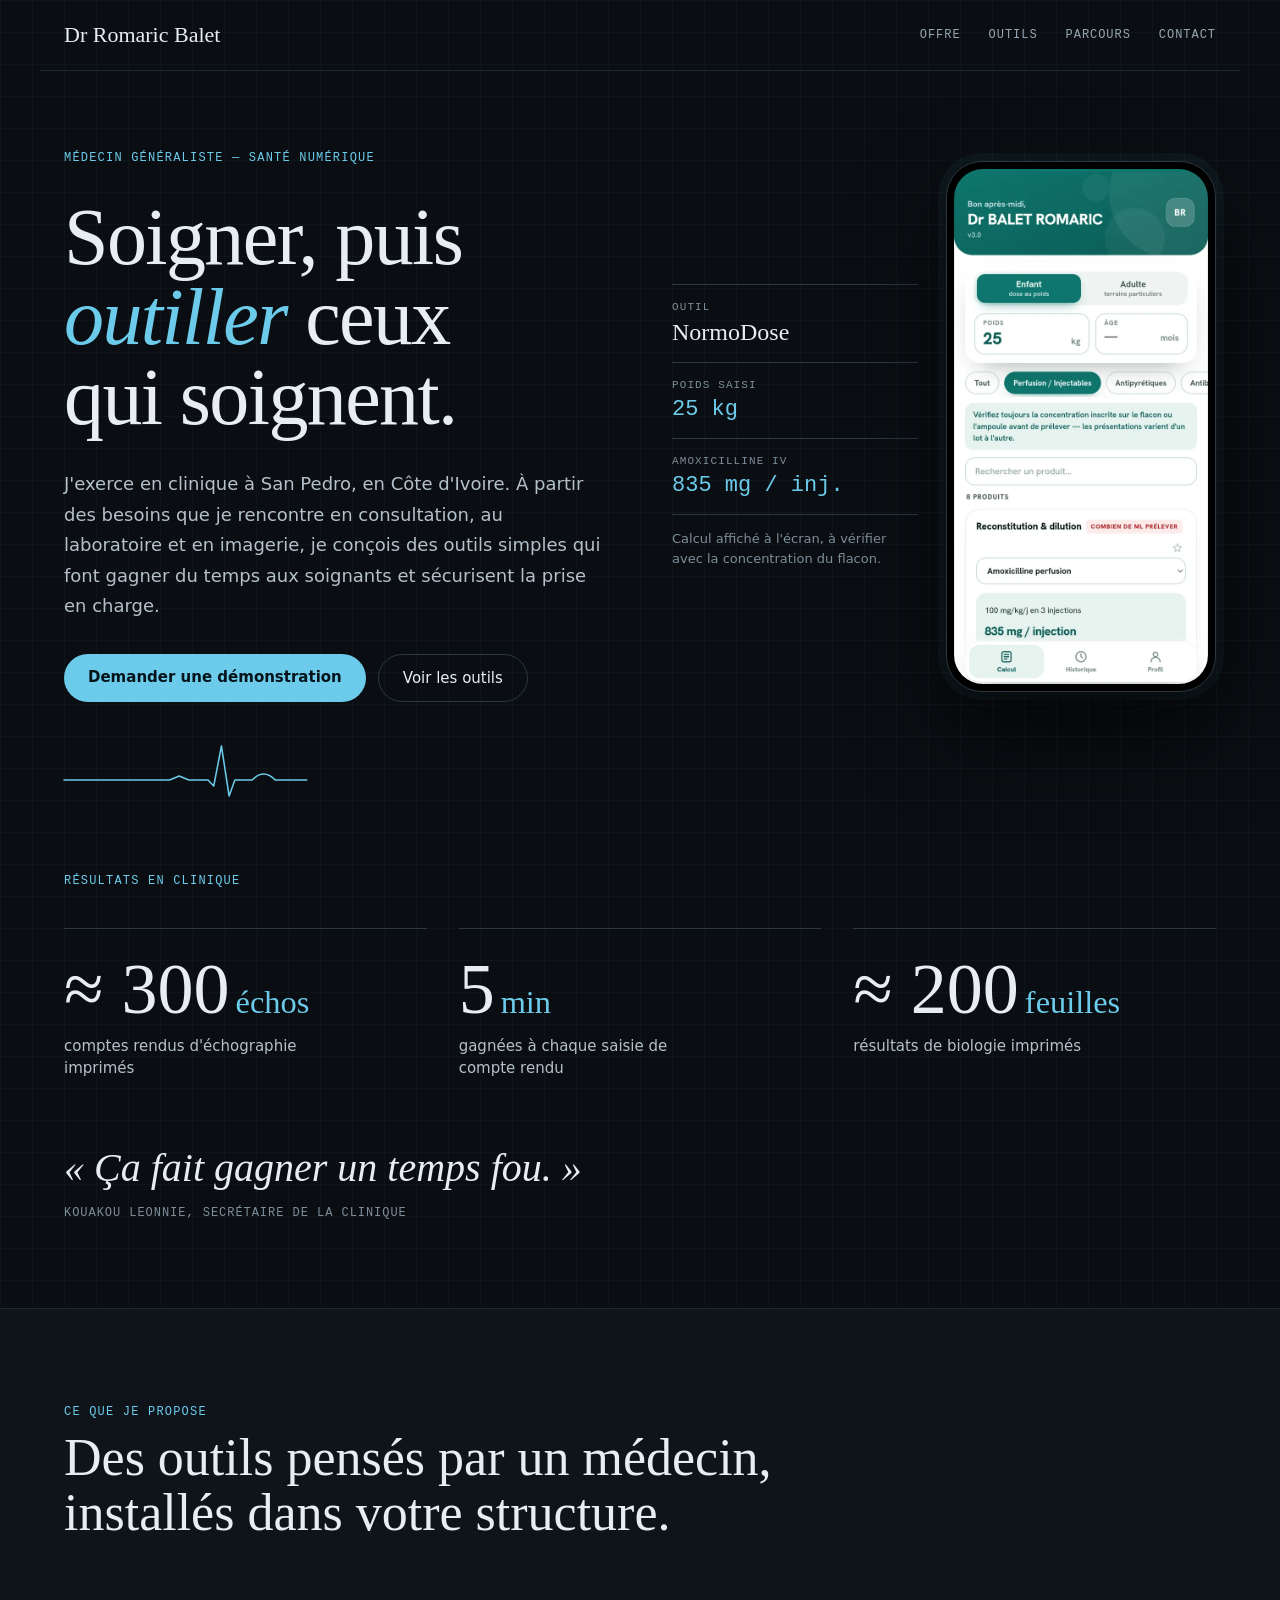
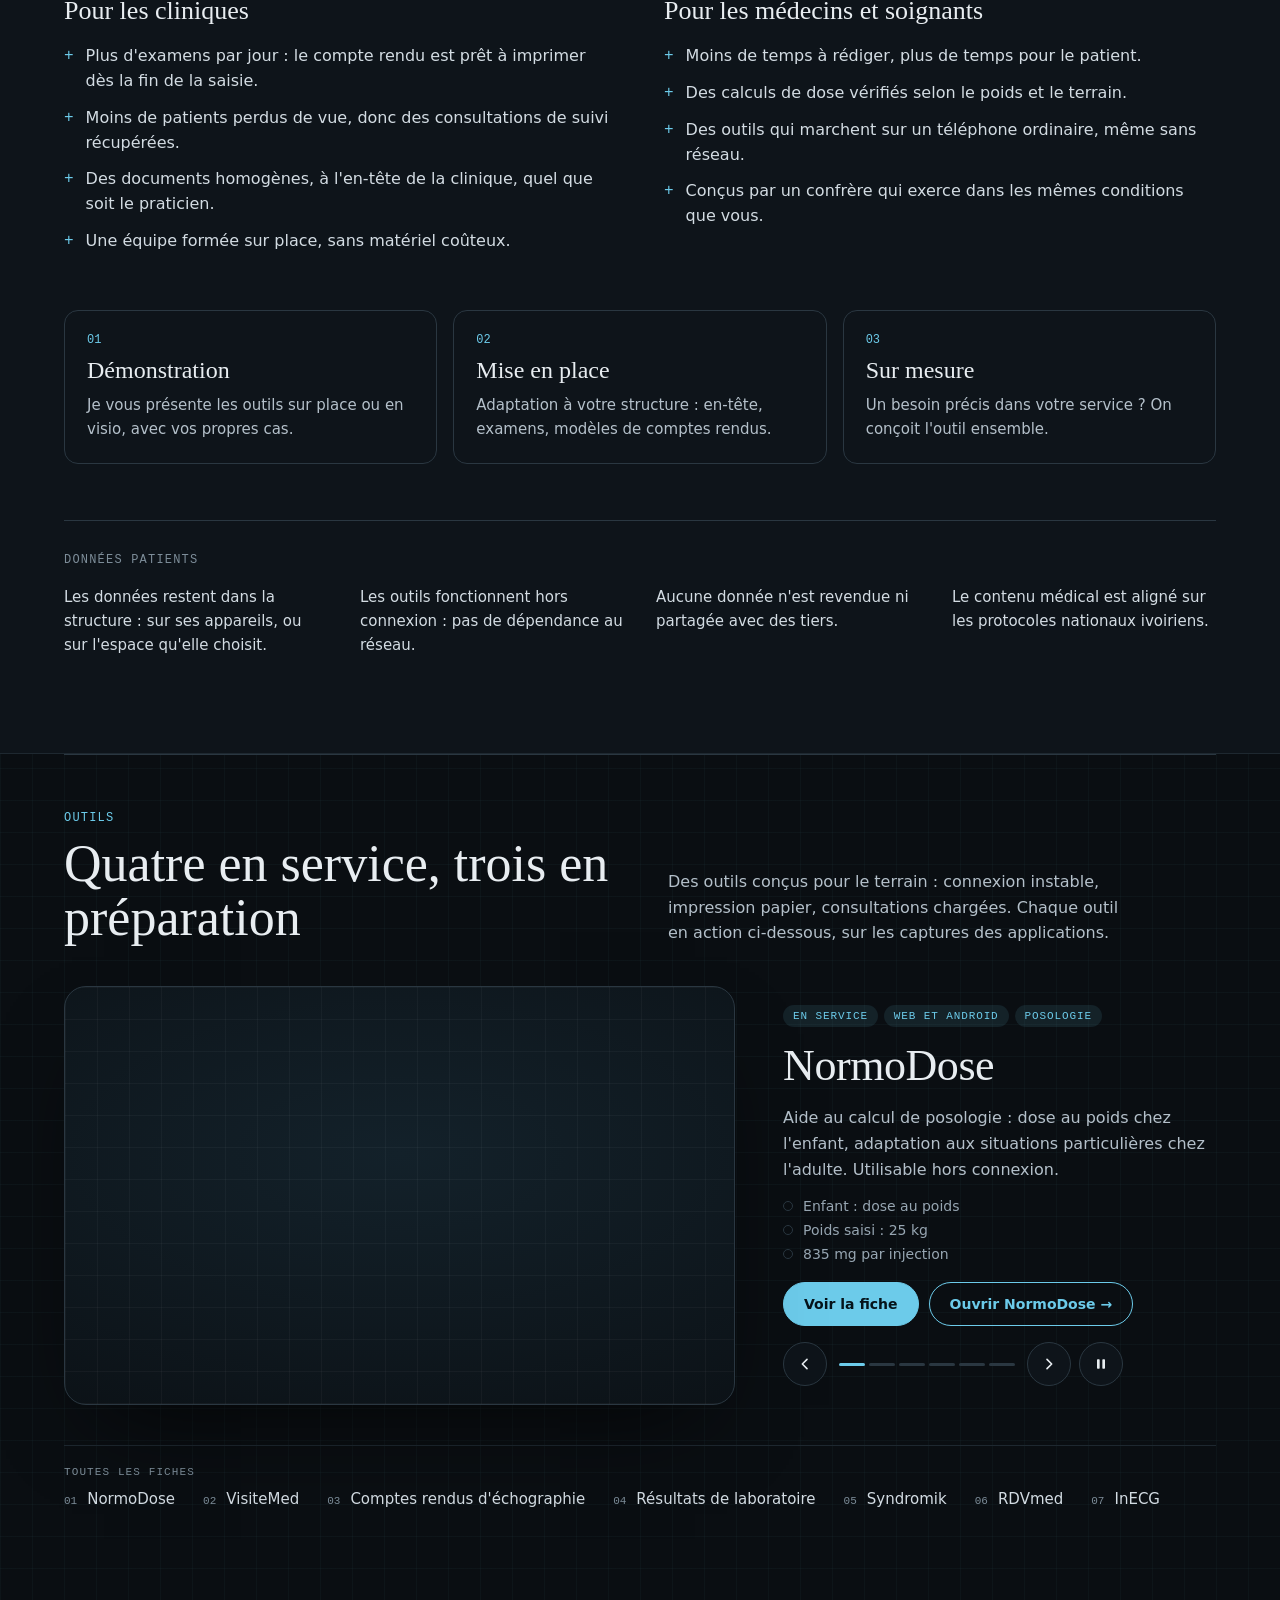
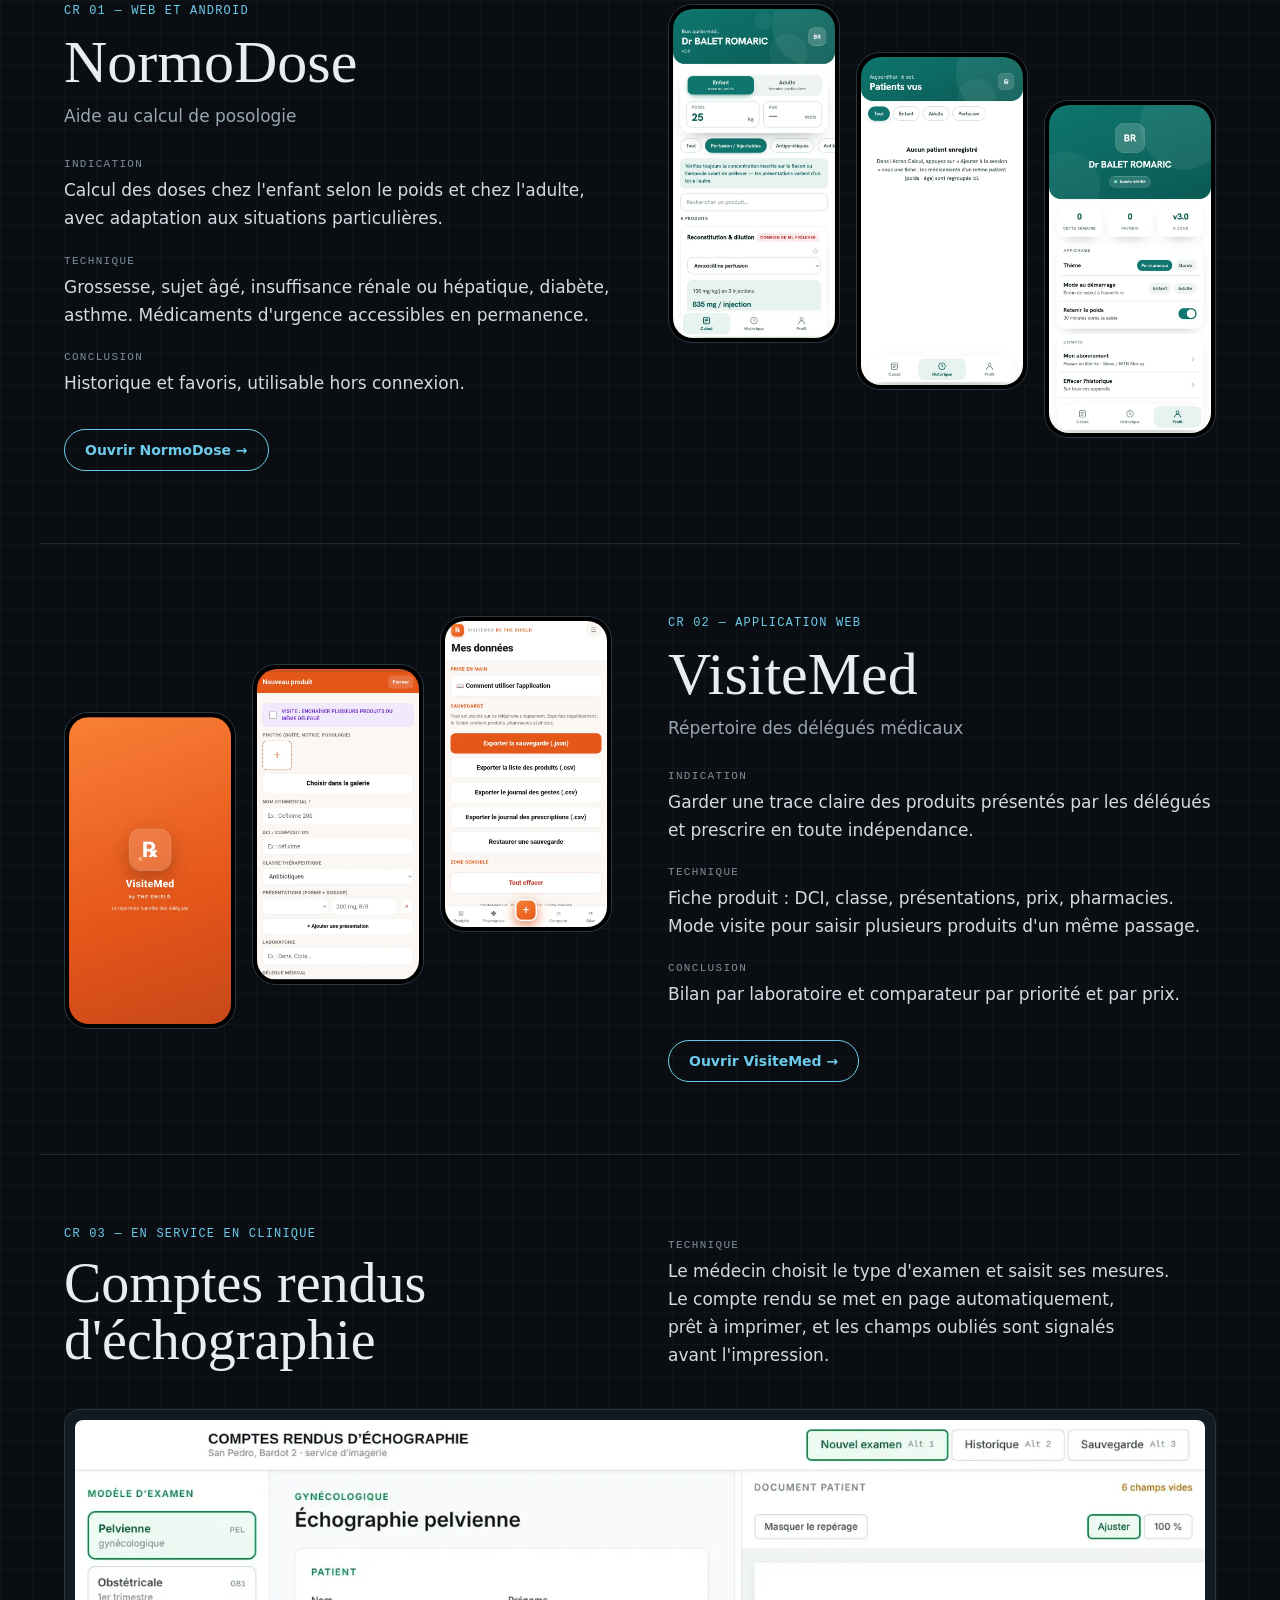
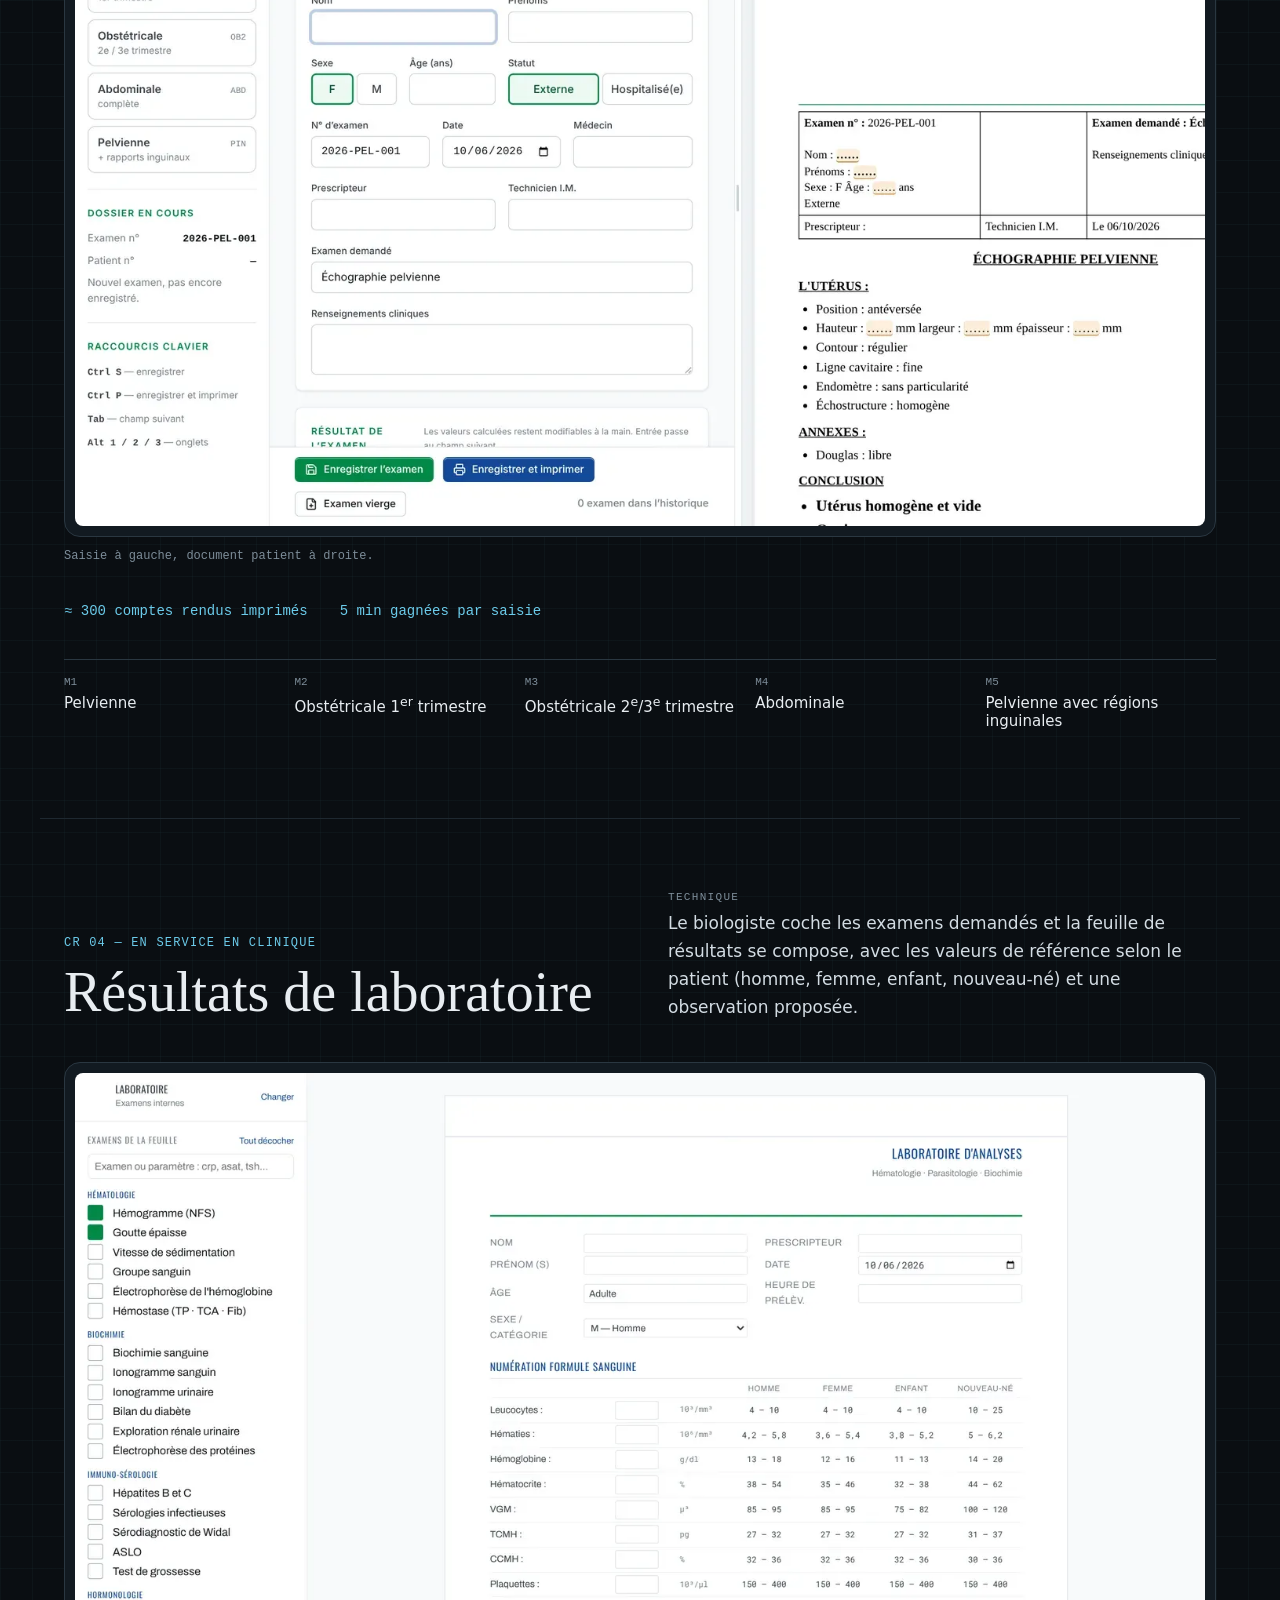
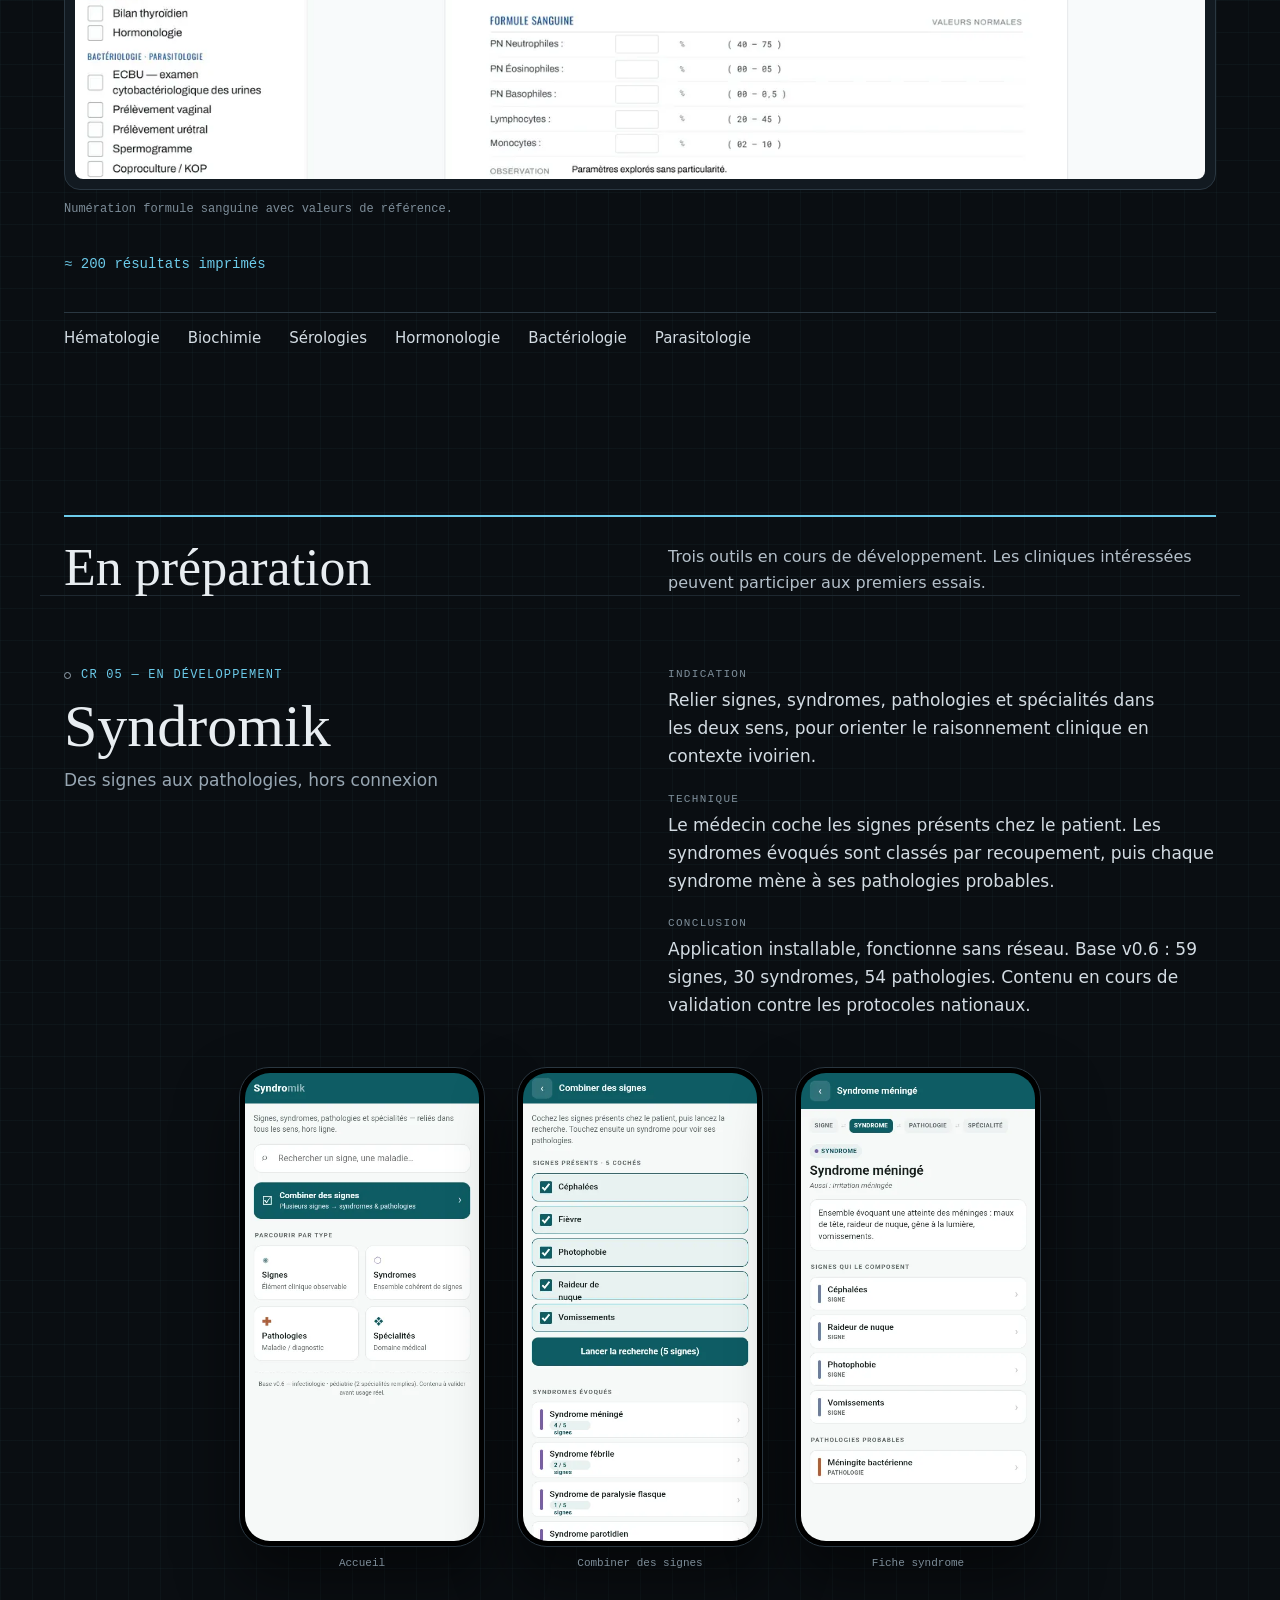
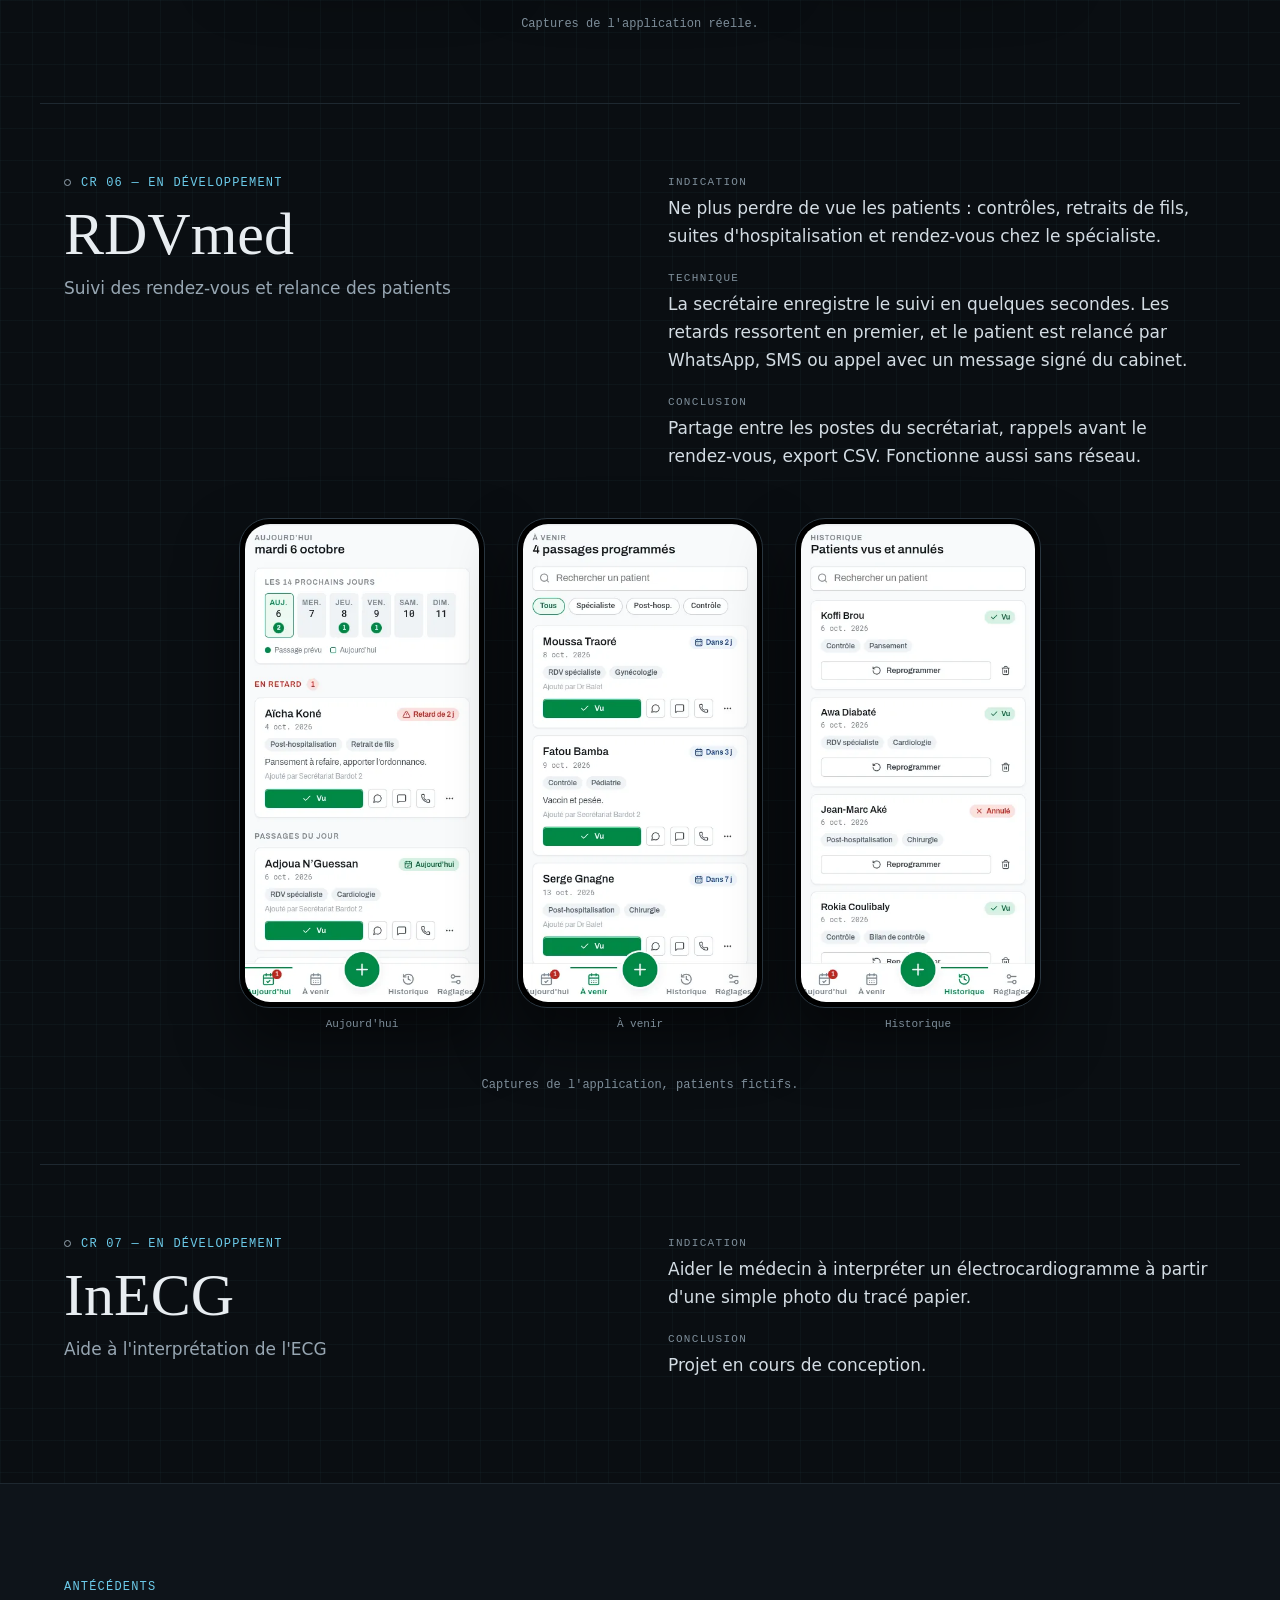
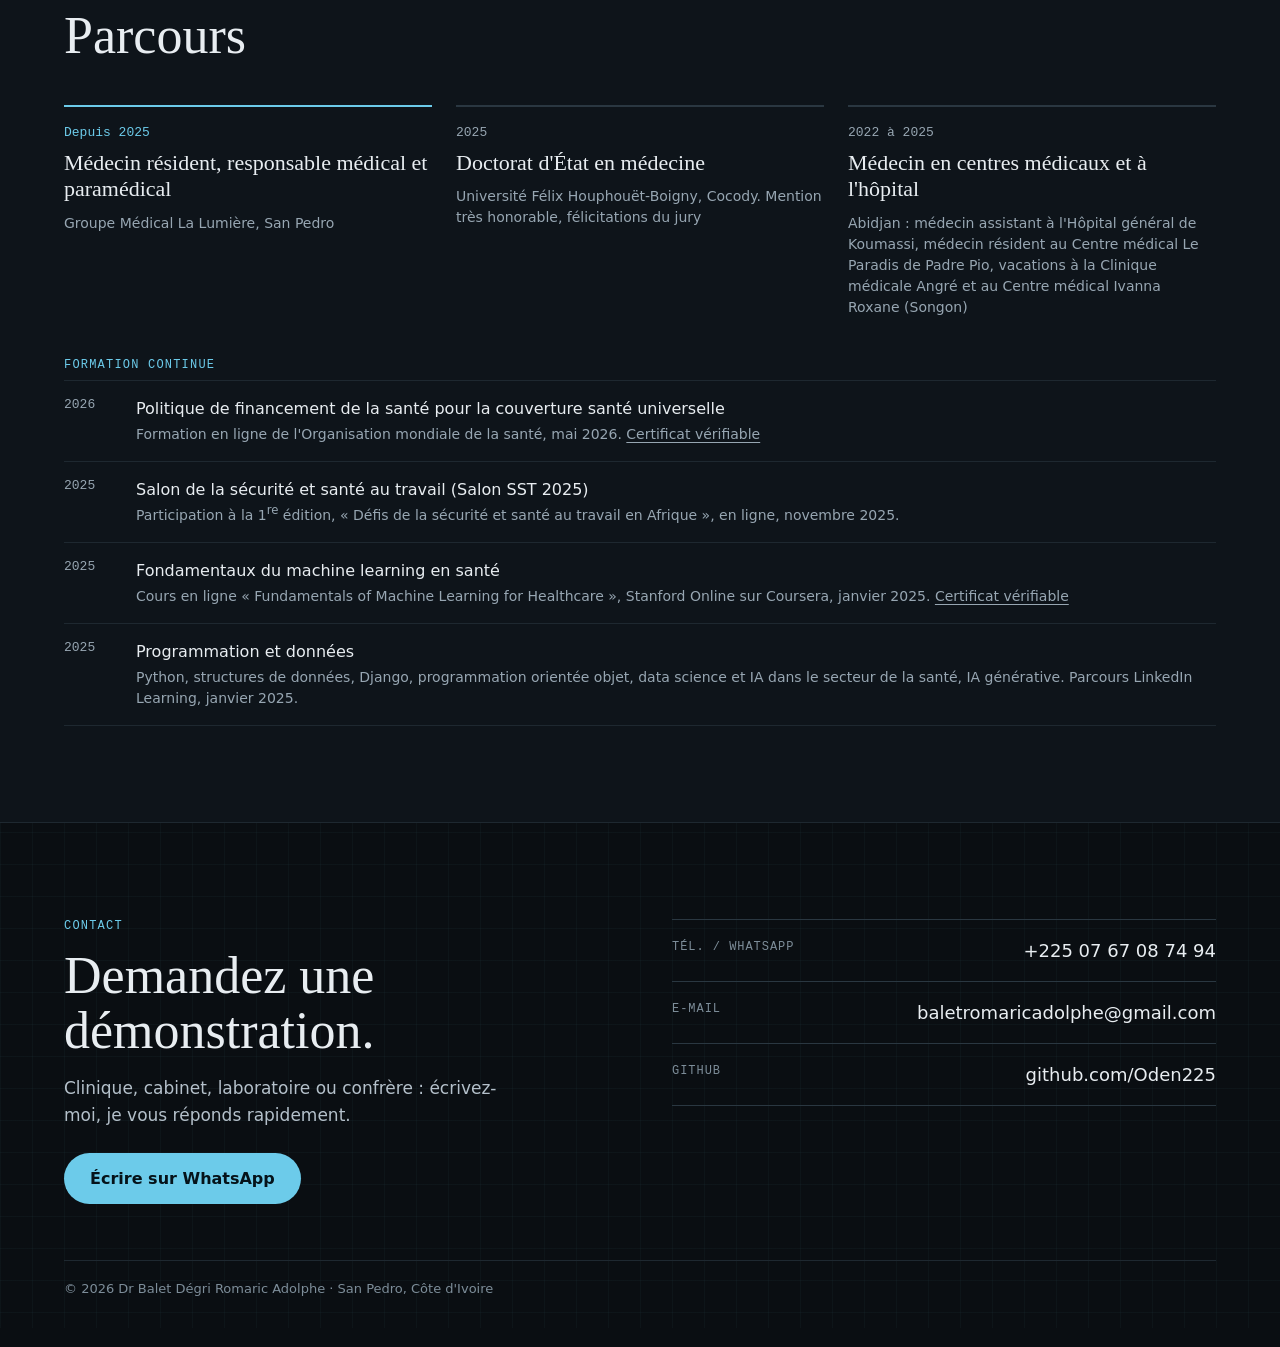
==== commit 09d6088b: "Mobile polish: no tap flash, instant taps, controls not selectable - Tap highlight removed globally " ====
--- a/index.html
+++ b/index.html
@@ -31,14 +31,15 @@
 @font-face{font-family:'JetBrains Mono';font-style:normal;font-weight:400 500;font-display:swap;src:url(fonts/jetbrains-mono-latin.woff2) format('woff2');unicode-range:U+0000-00FF,U+0131,U+0152-0153,U+02BB-02BC,U+02C6,U+02DA,U+02DC,U+0304,U+0308,U+0329,U+2000-206F,U+20AC,U+2122,U+2191,U+2193,U+2212,U+2215,U+FEFF,U+FFFD}
 @font-face{font-family:'JetBrains Mono';font-style:normal;font-weight:400 500;font-display:swap;src:url(fonts/jetbrains-mono-latin-ext.woff2) format('woff2');unicode-range:U+0100-02BA,U+02BD-02C5,U+02C7-02CC,U+02CE-02D7,U+02DD-02FF,U+1D00-1DBF,U+1E00-1E9F,U+1EF2-1EFF,U+2020,U+20A0-20AB,U+20AD-20C4,U+2113,U+2C60-2C7F,U+A720-A7FF}
 *{box-sizing:border-box}
-html{scroll-behavior:smooth;color-scheme:dark}
+html{scroll-behavior:smooth;color-scheme:dark;-webkit-tap-highlight-color:transparent;-webkit-text-size-adjust:100%}
 @media (prefers-reduced-motion:reduce){html{scroll-behavior:auto}}
 body{margin:0;background:#0A0E12;color:#E8EDF1;font-family:"Public Sans",system-ui,sans-serif;-webkit-font-smoothing:antialiased}
 img{display:block;max-width:100%;height:auto}
 a{color:#6CCBEA}
 a:focus-visible,button:focus-visible{outline:2px solid #6CCBEA;outline-offset:3px}
 :root{--ease-out:cubic-bezier(.23,1,.32,1)}
-a,button{-webkit-tap-highlight-color:transparent}
+a,button{touch-action:manipulation}
+.hv2,.hv3,.hv5{user-select:none;-webkit-user-select:none;-webkit-touch-callout:none}
 a,.hv1,.hv4{transition:color 150ms ease}
 .hv2,.hv3,.hv5{transition:transform 160ms var(--ease-out),background-color 150ms ease,color 150ms ease}
 .hv2:active,.hv3:active,.hv5:active{transform:scale(.97)}
@@ -55,7 +56,7 @@
 <style>#story{--us-display:'Newsreader',Georgia,serif;--us-body:"Public Sans",system-ui,sans-serif;--us-mono:'JetBrains Mono',monospace}</style>
 </head>
 <body>
-<div style="min-height:100vh;background-color:#0A0E12;background-image:linear-gradient(rgba(108,203,234,0.035) 1px,transparent 1px),linear-gradient(90deg,rgba(108,203,234,0.035) 1px,transparent 1px);background-size:32px 32px">
+<div style="min-height:100vh;min-height:100svh;background-color:#0A0E12;background-image:linear-gradient(rgba(108,203,234,0.035) 1px,transparent 1px),linear-gradient(90deg,rgba(108,203,234,0.035) 1px,transparent 1px);background-size:32px 32px">
 
   <header style="max-width:1200px;margin:0 auto;padding:22px 24px;display:flex;justify-content:space-between;align-items:center;gap:16px;flex-wrap:wrap;border-bottom:1px solid #1E2830">
     <a href="#" style="text-decoration:none;color:#E8EDF1;font-family:'Newsreader',Georgia,serif;font-size:22px">Dr Romaric Balet</a>
--- a/css/ui-story.css
+++ b/css/ui-story.css
@@ -85,15 +85,15 @@
 .us-feats li.on{color:var(--us-text)}
 .us-feats li.on::before{background:var(--us-accent);border-color:var(--us-accent)}
 .us-actions{display:flex;flex-wrap:wrap;align-items:center;gap:10px;margin-top:4px}
-.us-link{-webkit-tap-highlight-color:transparent;transition:transform 160ms cubic-bezier(.23,1,.32,1),background-color 150ms ease,color 150ms ease;font:600 14px var(--us-body);text-decoration:none;padding:12px 20px;border-radius:999px;min-height:44px;display:inline-flex;align-items:center;border:1px solid var(--us-accent)}
+.us-link{-webkit-tap-highlight-color:transparent;touch-action:manipulation;user-select:none;-webkit-user-select:none;-webkit-touch-callout:none;transition:transform 160ms cubic-bezier(.23,1,.32,1),background-color 150ms ease,color 150ms ease;font:600 14px var(--us-body);text-decoration:none;padding:12px 20px;border-radius:999px;min-height:44px;display:inline-flex;align-items:center;border:1px solid var(--us-accent)}
 .us-link.primary{color:var(--us-accent-ink);background:var(--us-accent)}
 .us-link.ghost{color:var(--us-accent);background:none}
 .us-nav{display:flex;align-items:center;gap:8px;flex-wrap:wrap}
-.us-btn{-webkit-tap-highlight-color:transparent;transition:transform 160ms cubic-bezier(.23,1,.32,1),border-color 150ms ease;color:var(--us-text);background:var(--us-surface);border:1px solid var(--us-line);border-radius:999px;min-width:44px;min-height:44px;padding:0 12px;cursor:pointer;display:inline-flex;align-items:center;justify-content:center}
+.us-btn{-webkit-tap-highlight-color:transparent;touch-action:manipulation;user-select:none;-webkit-user-select:none;transition:transform 160ms cubic-bezier(.23,1,.32,1),border-color 150ms ease;color:var(--us-text);background:var(--us-surface);border:1px solid var(--us-line);border-radius:999px;min-width:44px;min-height:44px;padding:0 12px;cursor:pointer;display:inline-flex;align-items:center;justify-content:center}
 .us-btn svg{width:16px;height:16px}
 .us-nav [hidden]{display:none}
 .us-dots{display:flex;gap:4px;margin-inline:4px}
-.us-dots button{-webkit-tap-highlight-color:transparent;width:26px;min-height:32px;padding:0;border:0;background:none;cursor:pointer;border-radius:4px}
+.us-dots button{-webkit-tap-highlight-color:transparent;touch-action:manipulation;width:26px;min-height:32px;padding:0;border:0;background:none;cursor:pointer;border-radius:4px}
 .us-dots button::before{content:"";display:block;width:100%;height:3px;border-radius:2px;background:var(--us-line);transition:background .25s}
 .us-dots button[aria-current="true"]::before{background:var(--us-accent)}
 .us :focus-visible{outline:2px solid var(--us-accent);outline-offset:3px}
@@ -109,7 +109,7 @@
    format vertical 9:16, éléments agrandis pour une lecture sur téléphone */
 .us.us-video{display:block}
 .us-video .us-info{display:none}
-.us-video .us-stage{width:100vw;height:100vh;aspect-ratio:auto;border-radius:0;border:0;box-shadow:none}
+.us-video .us-stage{width:100vw;height:100vh;height:100dvh;aspect-ratio:auto;border-radius:0;border:0;box-shadow:none}
 .us-video .us-title{font-size:11vw}
 .us-video .us-cta{font-size:5.6vw}
 .us-video .us-cursor{width:7vw;height:8.3vw}
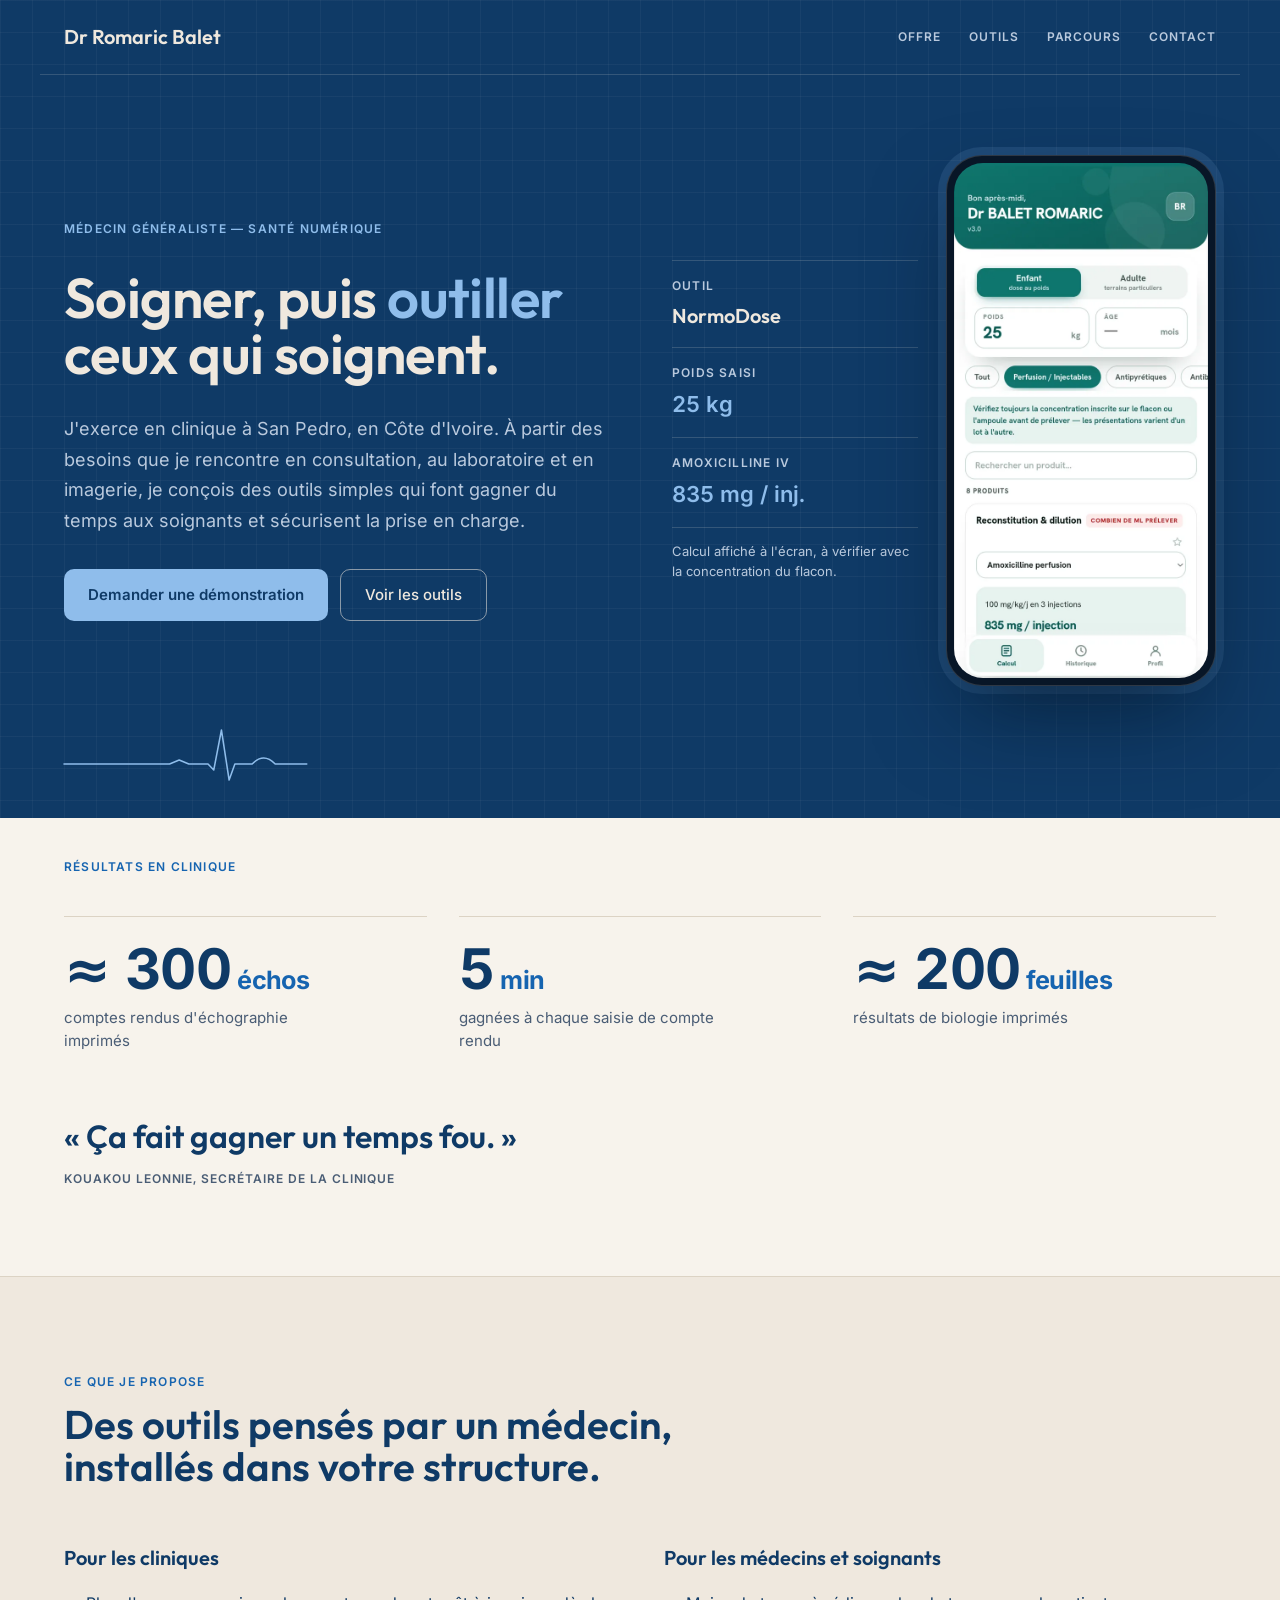
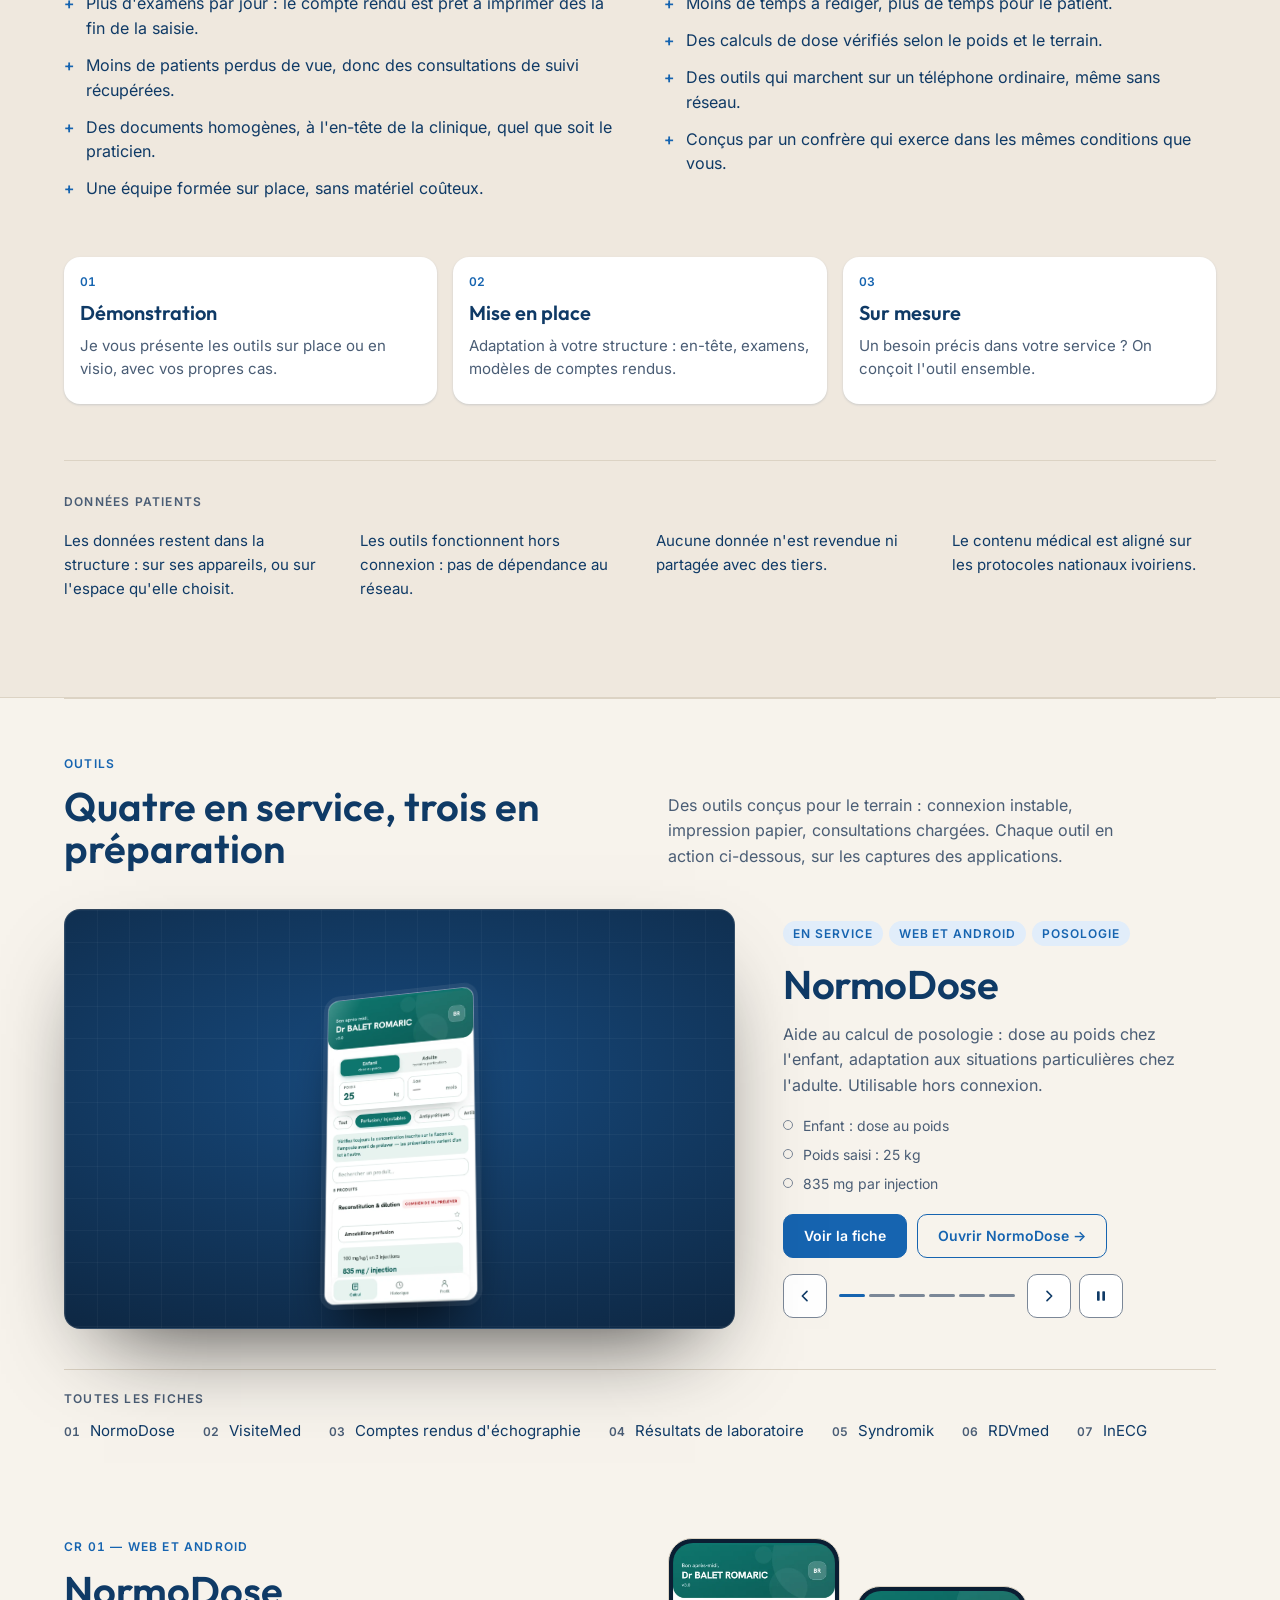
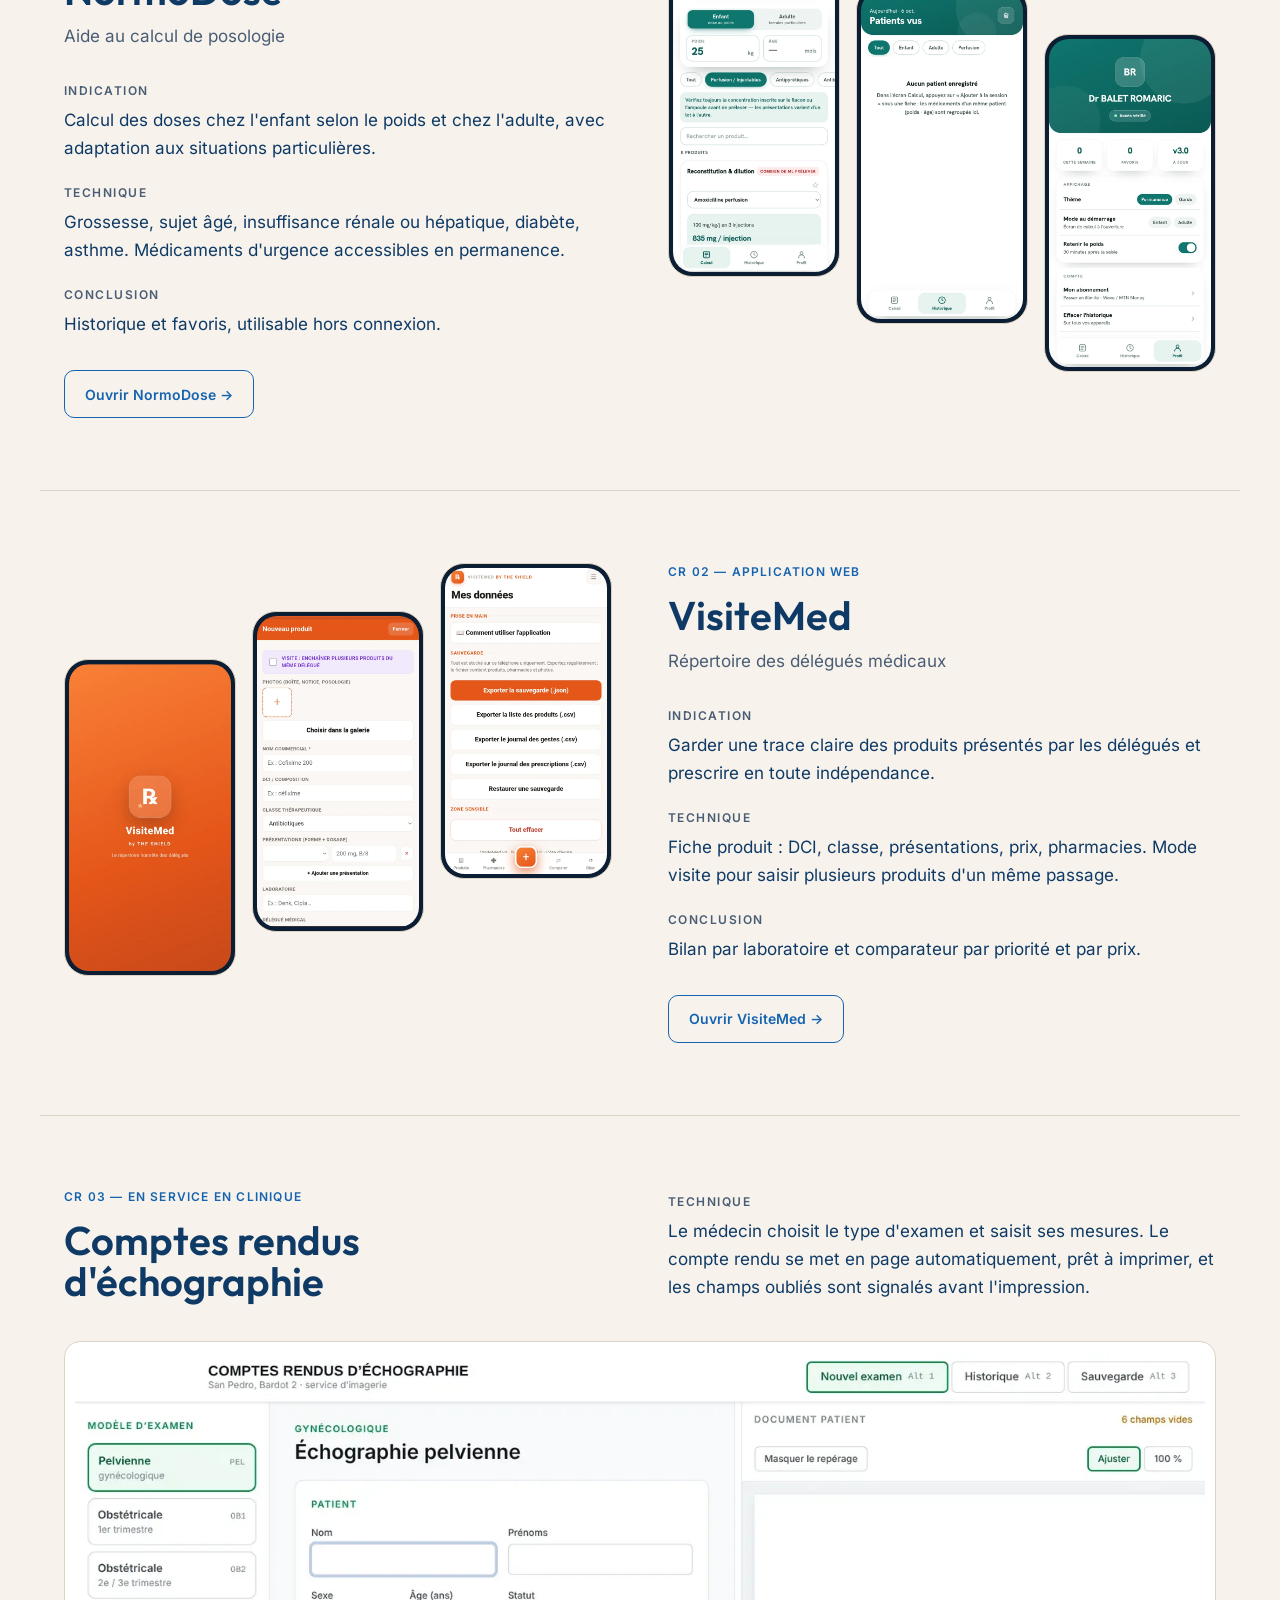
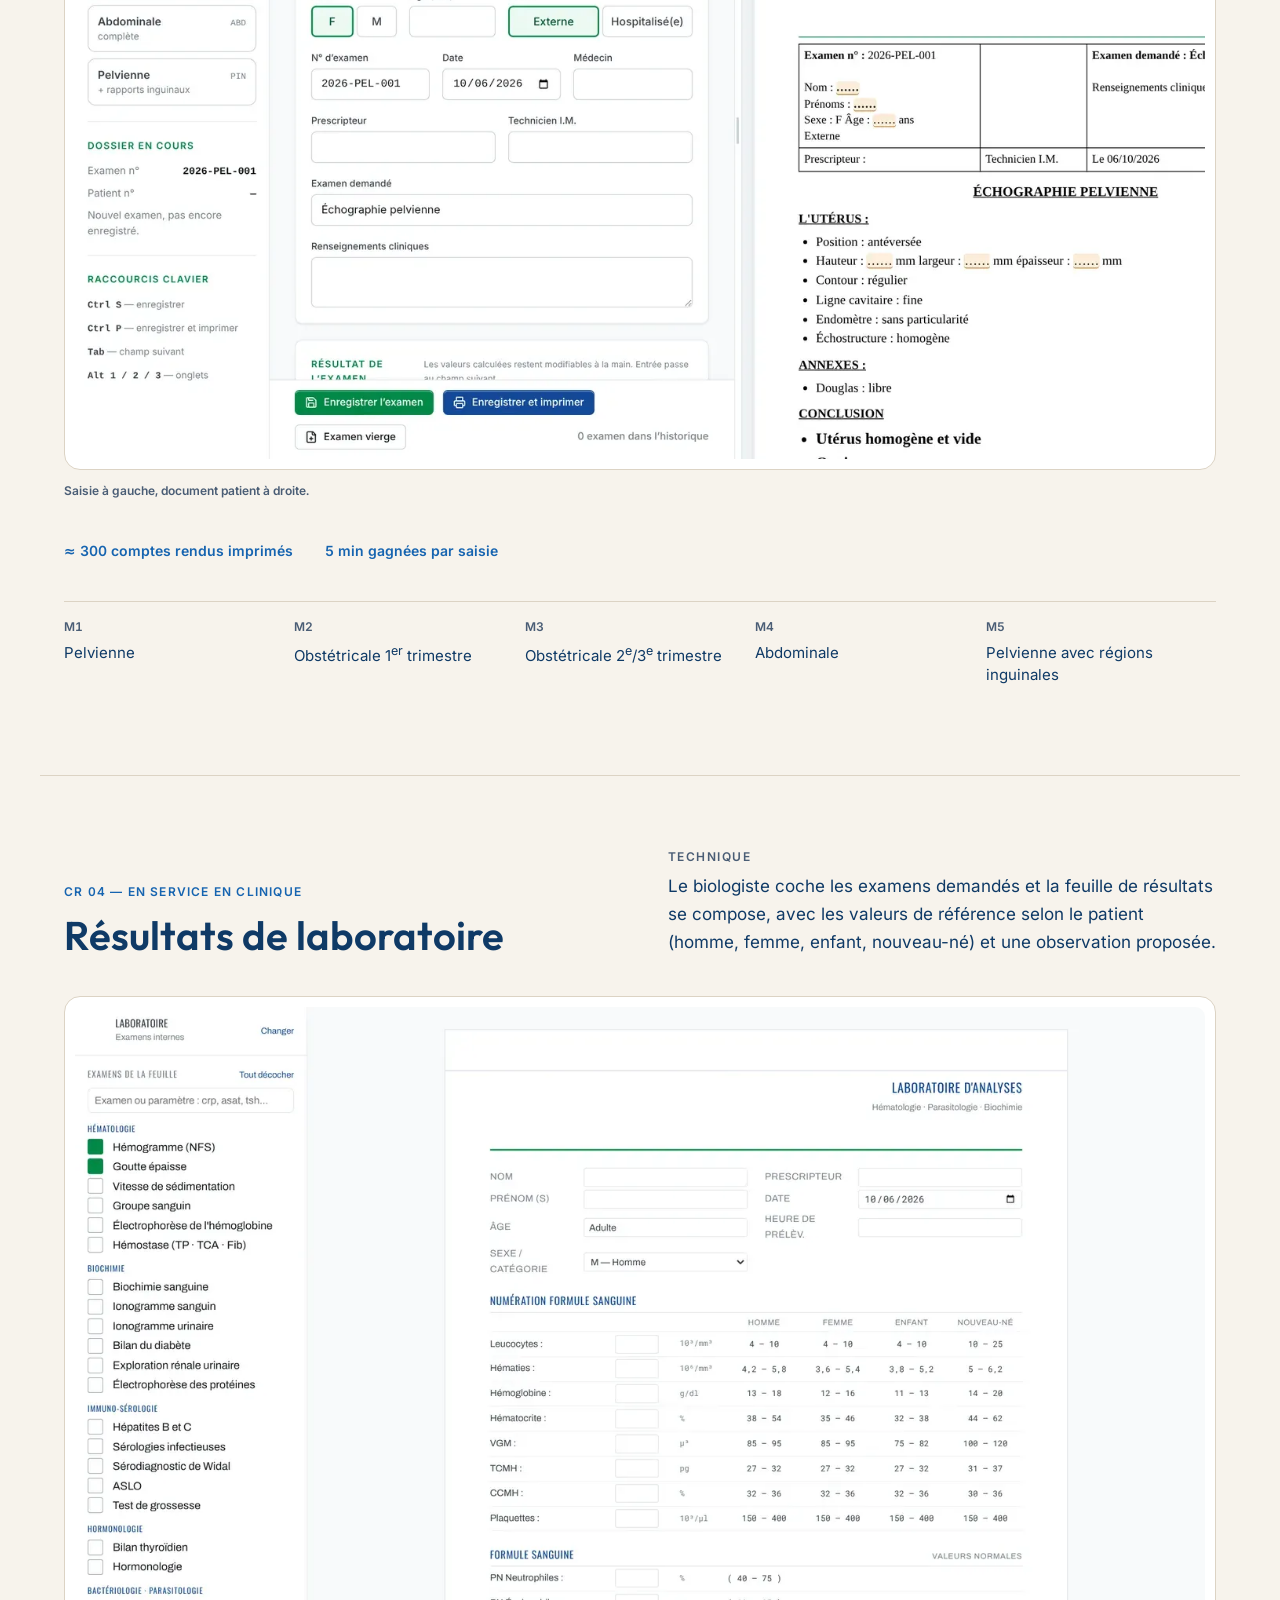
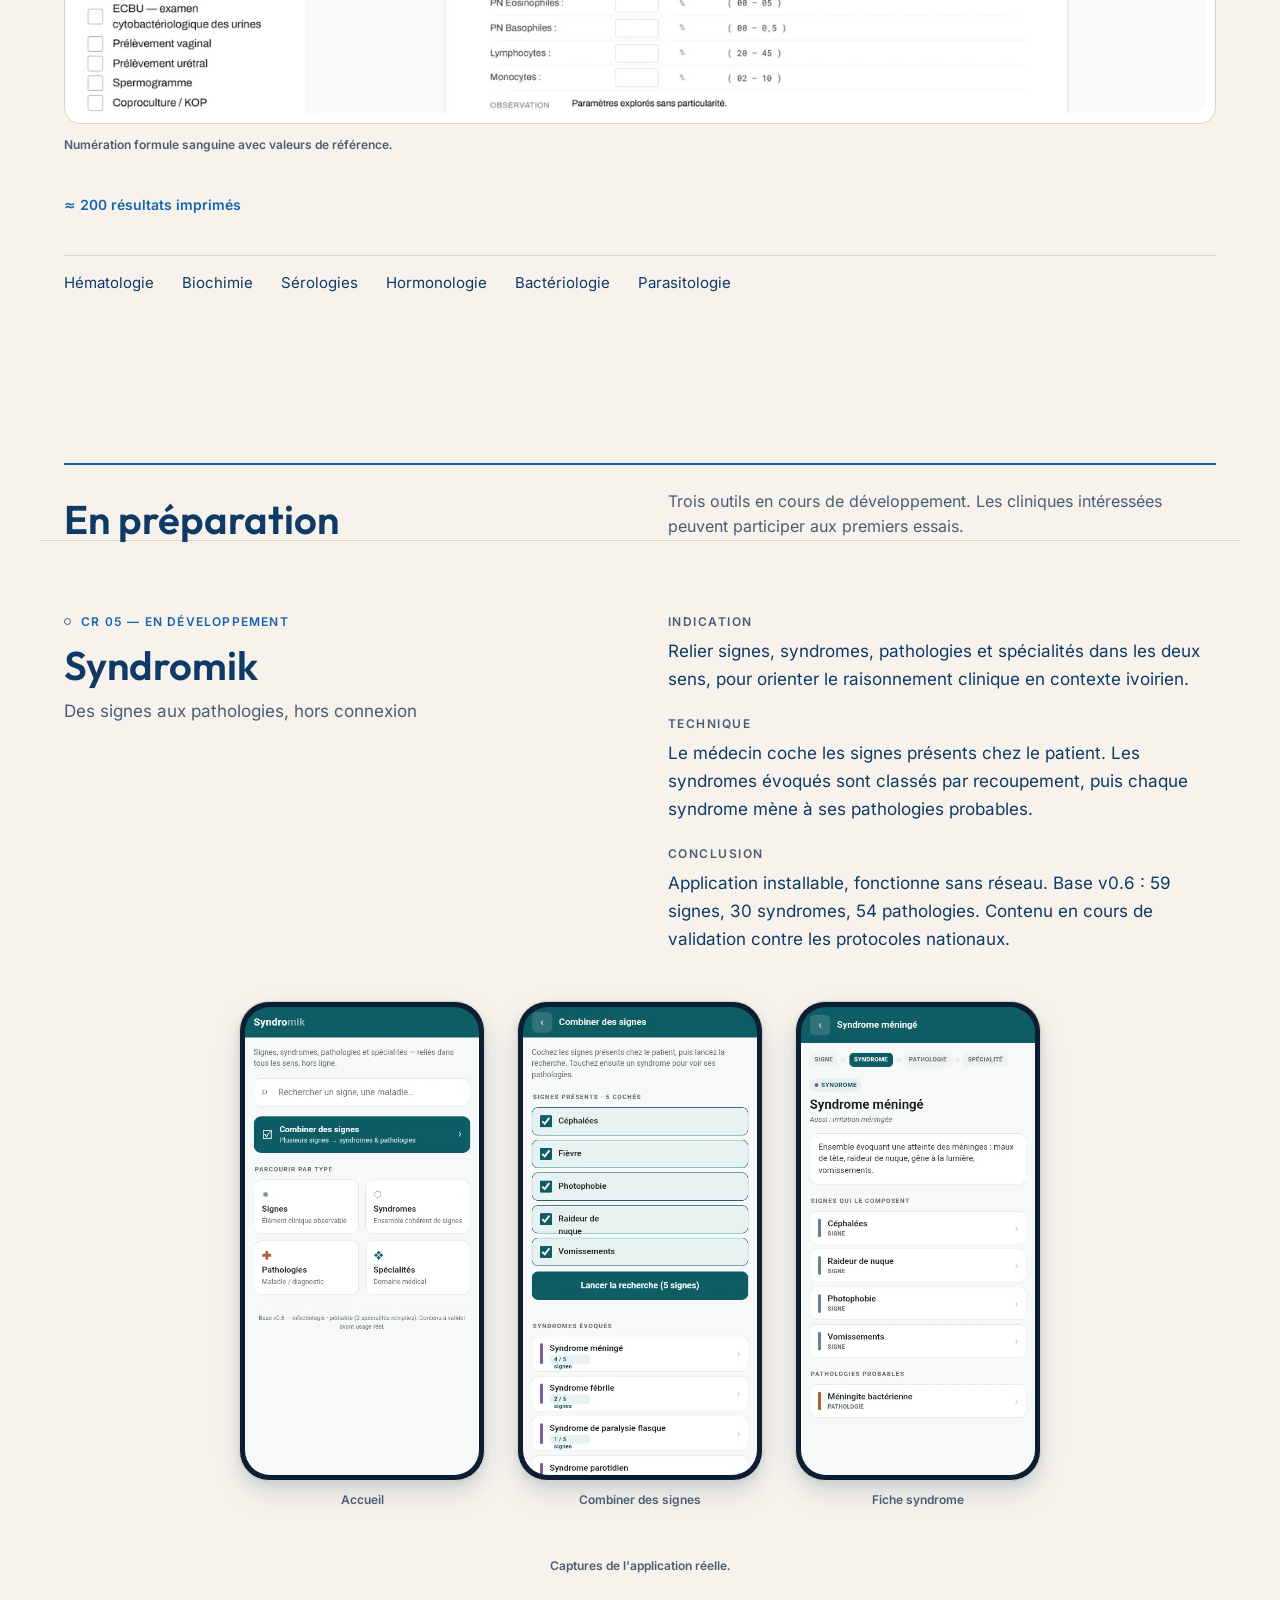
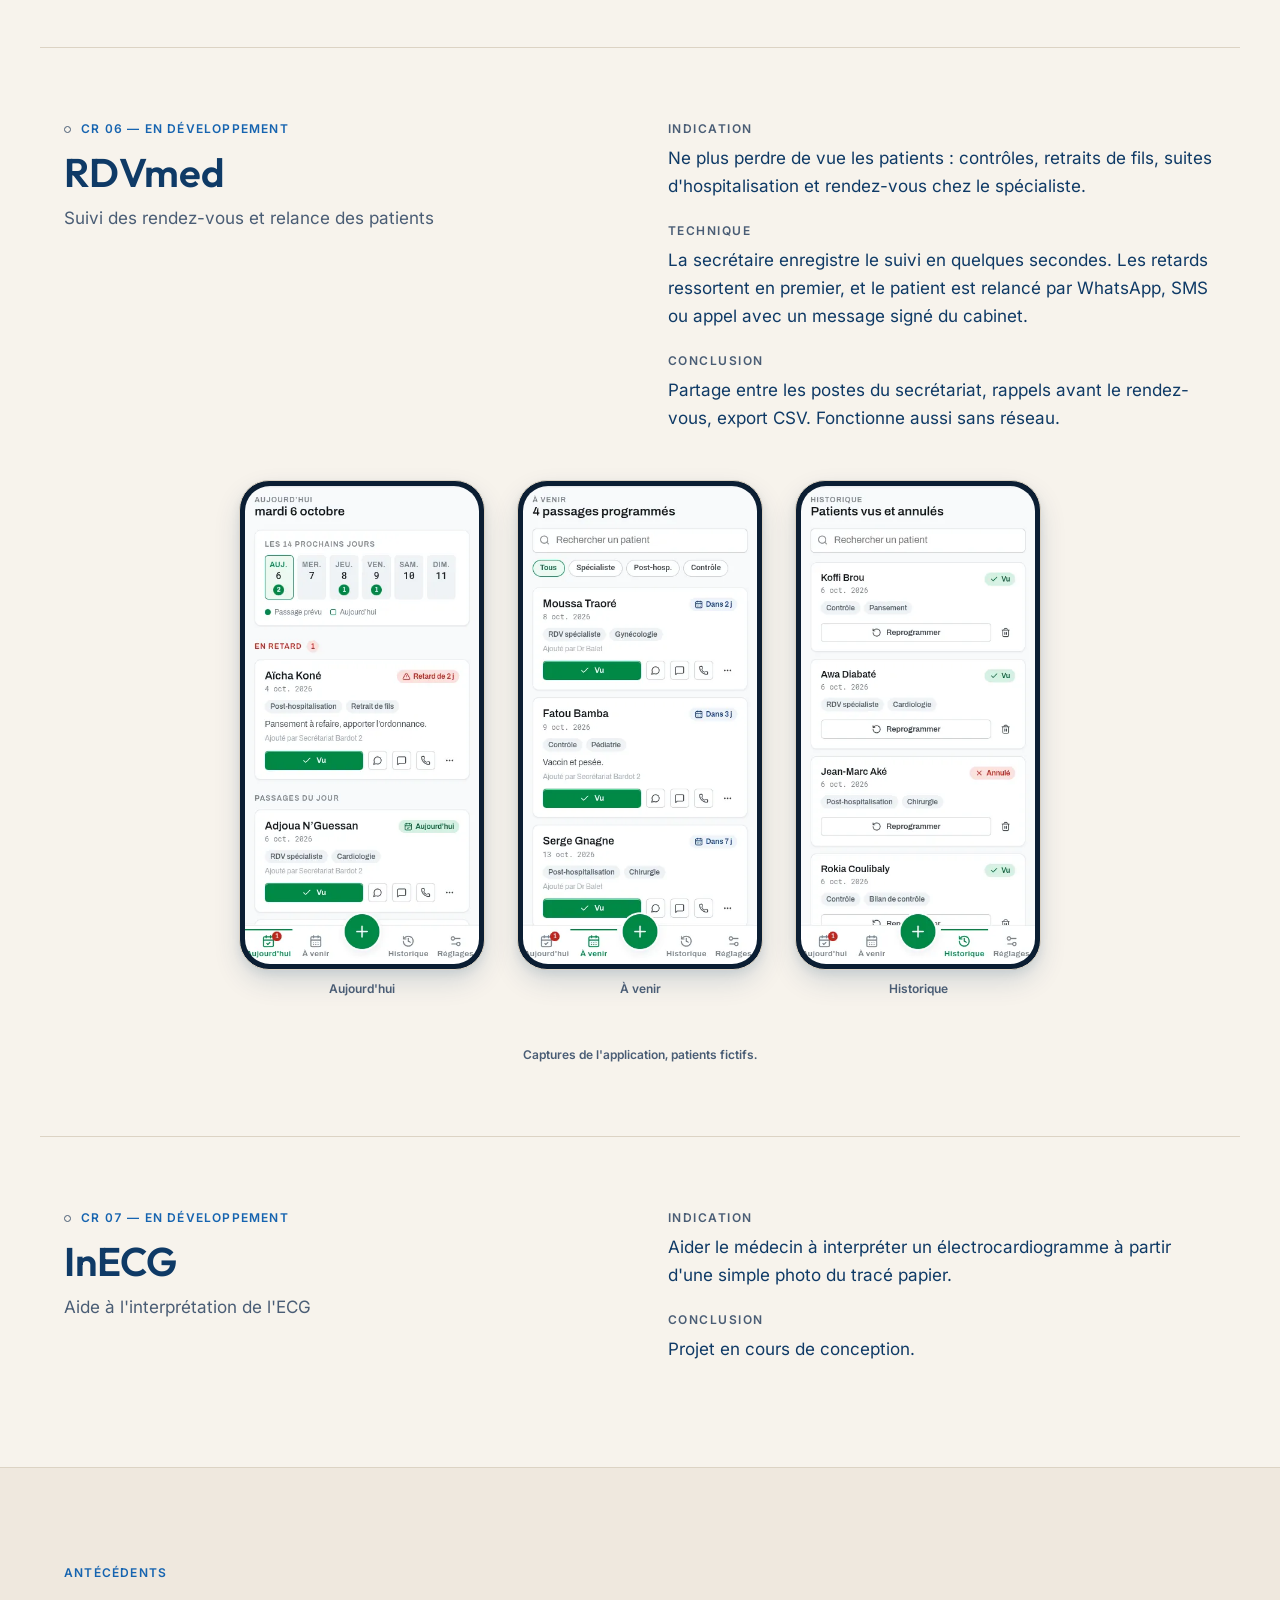
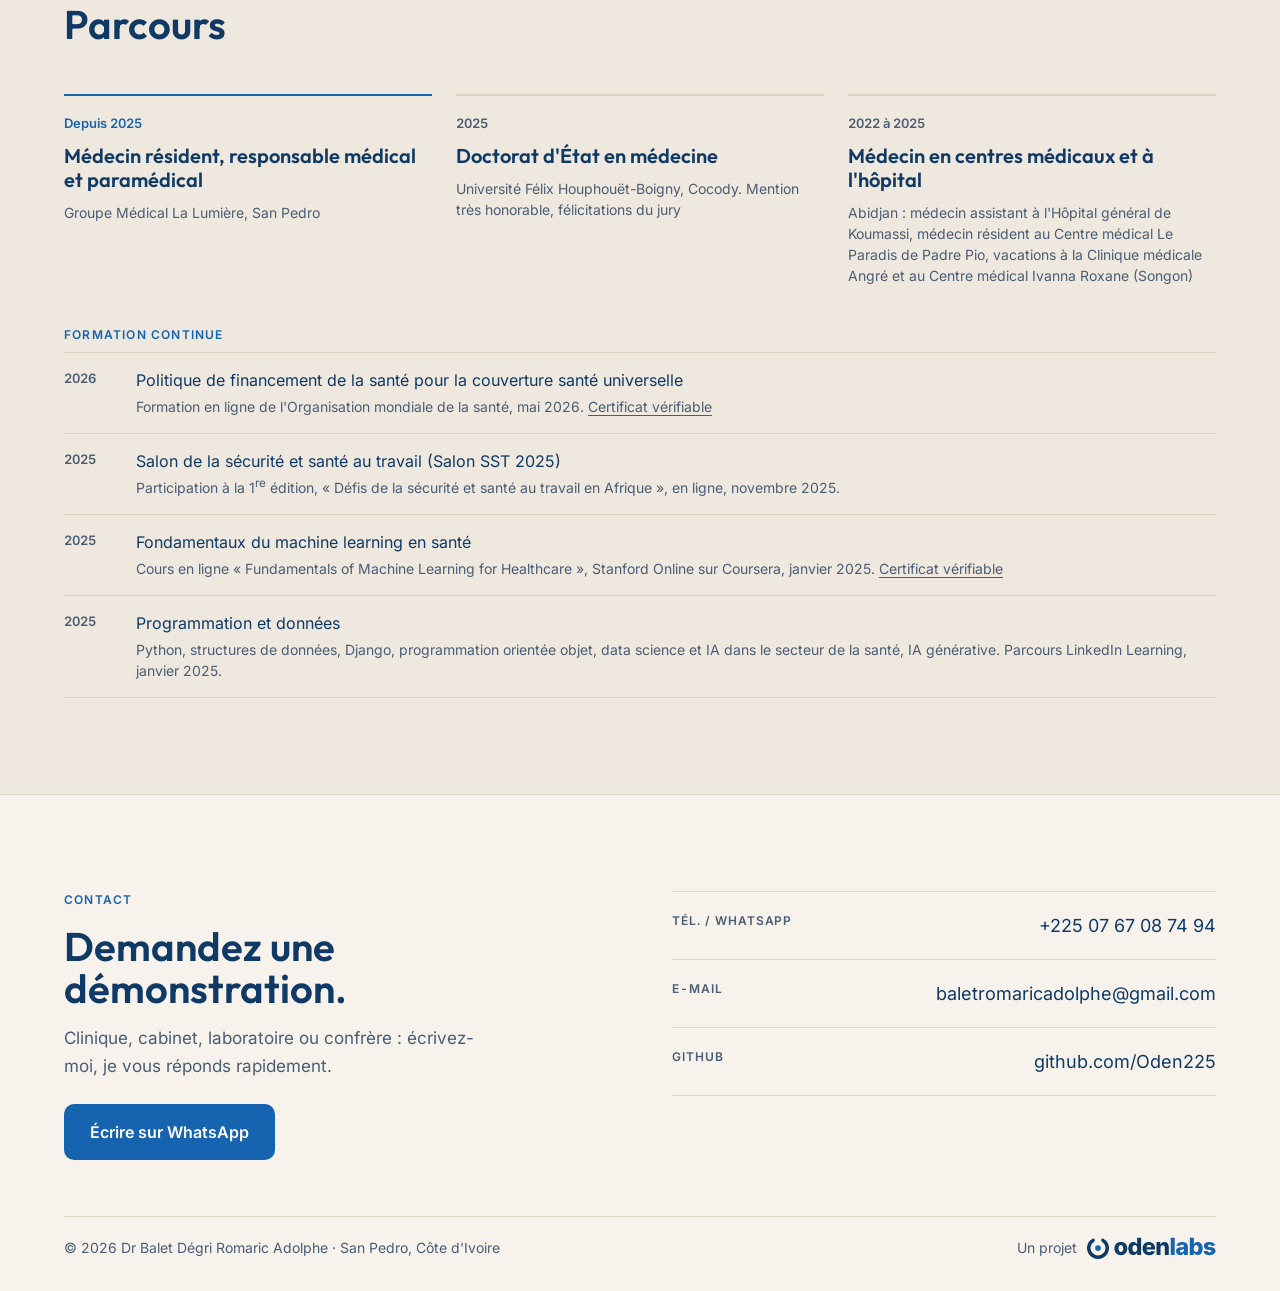
==== commit 6aa7c9d2: "Apply the Odenlabs design system to the site - Tokens from the Odenlabs system: light theme by defau" ====
--- a/index.html
+++ b/index.html
@@ -5,97 +5,144 @@
 <meta name="viewport" content="width=device-width, initial-scale=1">
 <title>Dr Romaric Balet | Médecin généraliste, santé numérique</title>
 <meta name="description" content="Médecin généraliste à San Pedro (Côte d'Ivoire), je conçois des outils numériques pour les cliniques et les soignants : posologie, comptes rendus d'échographie, résultats de laboratoire, suivi des patients.">
-<meta name="theme-color" content="#0A0E12">
+<meta name="color-scheme" content="light dark">
+<meta name="theme-color" media="(prefers-color-scheme: light)" content="#0F3A66">
+<meta name="theme-color" media="(prefers-color-scheme: dark)" content="#174A7E">
 <meta property="og:type" content="website">
 <meta property="og:locale" content="fr_FR">
 <meta property="og:title" content="Dr Romaric Balet | Médecin généraliste, santé numérique">
 <meta property="og:description" content="Médecin généraliste à San Pedro (Côte d'Ivoire), je conçois des outils numériques pour les cliniques et les soignants : posologie, comptes rendus d'échographie, résultats de laboratoire, suivi des patients.">
 <meta property="og:url" content="https://oden225.github.io/Vitrine-/">
-<meta property="og:image" content="https://oden225.github.io/Vitrine-/img/apercu-v2.jpg">
+<meta property="og:image" content="https://oden225.github.io/Vitrine-/img/apercu-v3.jpg">
 <meta property="og:image:type" content="image/jpeg">
 <meta property="og:image:width" content="1200">
 <meta property="og:image:height" content="630">
 <meta property="og:image:alt" content="Dr Romaric Balet, médecin généraliste et santé numérique : soigner, puis outiller ceux qui soignent.">
 <meta property="og:site_name" content="Dr Romaric Balet">
 <meta name="twitter:card" content="summary_large_image">
-<meta name="twitter:image" content="https://oden225.github.io/Vitrine-/img/apercu-v2.jpg">
-<link rel="icon" href="data:image/svg+xml,%3Csvg xmlns='http://www.w3.org/2000/svg' viewBox='0 0 100 100'%3E%3Crect width='100' height='100' rx='22' fill='%230A0E12'/%3E%3Cpath d='M18 52h16l5-6 5 6h6l5-24 6 40 5-16h16' stroke='%236CCBEA' stroke-width='6' fill='none' stroke-linejoin='round' stroke-linecap='round'/%3E%3C/svg%3E">
-<link rel="preload" href="fonts/newsreader-latin.woff2" as="font" type="font/woff2" crossorigin>
-<link rel="preload" href="fonts/public-sans-latin.woff2" as="font" type="font/woff2" crossorigin>
+<meta name="twitter:image" content="https://oden225.github.io/Vitrine-/img/apercu-v3.jpg">
+<link rel="icon" href="img/favicon.svg" type="image/svg+xml">
+<link rel="preload" href="fonts/Inter-Regular.woff2" as="font" type="font/woff2" crossorigin>
+<link rel="preload" href="fonts/Outfit-SemiBold.woff2" as="font" type="font/woff2" crossorigin>
 <link rel="preload" href="img/normodose-calcul.webp" as="image">
 <style>
-@font-face{font-family:'Newsreader';font-style:normal;font-weight:400 500;font-display:swap;src:url(fonts/newsreader-latin.woff2) format('woff2');unicode-range:U+0000-00FF,U+0131,U+0152-0153,U+02BB-02BC,U+02C6,U+02DA,U+02DC,U+0304,U+0308,U+0329,U+2000-206F,U+20AC,U+2122,U+2191,U+2193,U+2212,U+2215,U+FEFF,U+FFFD}
-@font-face{font-family:'Newsreader';font-style:normal;font-weight:400 500;font-display:swap;src:url(fonts/newsreader-latin-ext.woff2) format('woff2');unicode-range:U+0100-02BA,U+02BD-02C5,U+02C7-02CC,U+02CE-02D7,U+02DD-02FF,U+1D00-1DBF,U+1E00-1E9F,U+1EF2-1EFF,U+2020,U+20A0-20AB,U+20AD-20C4,U+2113,U+2C60-2C7F,U+A720-A7FF}
-@font-face{font-family:'Public Sans';font-style:normal;font-weight:400 600;font-display:swap;src:url(fonts/public-sans-latin.woff2) format('woff2');unicode-range:U+0000-00FF,U+0131,U+0152-0153,U+02BB-02BC,U+02C6,U+02DA,U+02DC,U+0304,U+0308,U+0329,U+2000-206F,U+20AC,U+2122,U+2191,U+2193,U+2212,U+2215,U+FEFF,U+FFFD}
-@font-face{font-family:'Public Sans';font-style:normal;font-weight:400 600;font-display:swap;src:url(fonts/public-sans-latin-ext.woff2) format('woff2');unicode-range:U+0100-02BA,U+02BD-02C5,U+02C7-02CC,U+02CE-02D7,U+02DD-02FF,U+1D00-1DBF,U+1E00-1E9F,U+1EF2-1EFF,U+2020,U+20A0-20AB,U+20AD-20C4,U+2113,U+2C60-2C7F,U+A720-A7FF}
-@font-face{font-family:'JetBrains Mono';font-style:normal;font-weight:400 500;font-display:swap;src:url(fonts/jetbrains-mono-latin.woff2) format('woff2');unicode-range:U+0000-00FF,U+0131,U+0152-0153,U+02BB-02BC,U+02C6,U+02DA,U+02DC,U+0304,U+0308,U+0329,U+2000-206F,U+20AC,U+2122,U+2191,U+2193,U+2212,U+2215,U+FEFF,U+FFFD}
-@font-face{font-family:'JetBrains Mono';font-style:normal;font-weight:400 500;font-display:swap;src:url(fonts/jetbrains-mono-latin-ext.woff2) format('woff2');unicode-range:U+0100-02BA,U+02BD-02C5,U+02C7-02CC,U+02CE-02D7,U+02DD-02FF,U+1D00-1DBF,U+1E00-1E9F,U+1EF2-1EFF,U+2020,U+20A0-20AB,U+20AD-20C4,U+2113,U+2C60-2C7F,U+A720-A7FF}
+/* Système de design Odenlabs : polices, jetons (thèmes clair et sombre), composants de base */
+@font-face{font-family:Outfit;font-weight:600;font-display:swap;src:url(fonts/Outfit-SemiBold.woff2) format('woff2')}
+@font-face{font-family:Outfit;font-weight:700;font-display:swap;src:url(fonts/Outfit-Bold.woff2) format('woff2')}
+@font-face{font-family:Inter;font-weight:400;font-display:swap;src:url(fonts/Inter-Regular.woff2) format('woff2')}
+@font-face{font-family:Inter;font-weight:500;font-display:swap;src:url(fonts/Inter-Medium.woff2) format('woff2')}
+@font-face{font-family:Inter;font-weight:600;font-display:swap;src:url(fonts/Inter-SemiBold.woff2) format('woff2')}
+@font-face{font-family:Inter;font-weight:700;font-display:swap;src:url(fonts/Inter-Bold.woff2) format('woff2')}
+:root{
+  --bleu-profond:#0F3A66; --lin:#EFE8DE; --bleu-clair:#8FBDEB; --bleu-egee:#1664B0; --abricot:#E8A27C; --menthe:#7CC4B0;
+  --surface:#F7F3EC; --surface-raised:#FFFFFF; --surface-sunken:#EFE8DE;
+  --panel:#0F3A66; --on-panel:#EFE8DE; --panel-accent:#8FBDEB;
+  --line:#DCD3C4; --line-strong:#7B8797; --ink:#0F3A66; --ink-muted:#4A5D75;
+  --accent:#1664B0; --on-accent:#FFFFFF; --accent-soft:#E1EDFA; --accent-hover:#0F3A66;
+  --logo-ring:#0F3A66; --logo-dot:#1664B0; --logo-oden:#0F3A66; --logo-labs:#1664B0;
+  --device:#0B1E33;
+  --font-display:Outfit,Inter,system-ui,sans-serif; --font-sans:Inter,system-ui,-apple-system,"Segoe UI",Roboto,sans-serif;
+  --space-1:4px; --space-2:8px; --space-3:12px; --space-4:16px; --space-6:24px; --space-8:32px; --space-12:48px;
+  --radius-sm:6px; --radius-md:10px; --radius-lg:16px; --radius-full:9999px; --control-md:48px;
+  --shadow-sm:0 1px 2px #0f3a660f,0 1px 3px #0f3a661a; --shadow-lg:0 4px 8px #0f3a6614,0 12px 28px -2px #0f3a6629;
+  --focus-ring:0 0 0 2px #f7f3ec,0 0 0 4px #1664b0;
+  --ease-out:cubic-bezier(.23,1,.32,1)
+}
+@media (prefers-color-scheme:dark){:root{
+  --surface:#0B1E33; --surface-raised:#12304F; --surface-sunken:#081627;
+  --panel:#174A7E; --line:#2A4B70; --line-strong:#7393B8; --ink:#EFE8DE; --ink-muted:#A9BCD3;
+  --accent:#8FBDEB; --on-accent:#0F3A66; --accent-soft:#133A5F; --accent-hover:#EFE8DE;
+  --logo-ring:#8FBDEB; --logo-dot:#EFE8DE; --logo-oden:#EFE8DE; --logo-labs:#8FBDEB;
+  --device:#081627;
+  --shadow-sm:0 1px 3px #000000b3; --shadow-lg:0 12px 28px -2px #000000cc;
+  --focus-ring:0 0 0 2px #0b1e33,0 0 0 4px #8fbdeb
+}}
+/* panneau de marque (en-tête et accueil) : les jetons de texte et d'accent passent en version « sur panneau » */
+.brand-panel{
+  --surface:var(--panel); --ink:var(--on-panel); --ink-muted:#B9C9DD; --accent:var(--panel-accent); --on-accent:#0F3A66; --accent-hover:#EFE8DE;
+  --accent-soft:rgba(239,232,222,.1); --line:rgba(239,232,222,.16); --line-strong:rgba(239,232,222,.55); --surface-raised:rgba(239,232,222,.08);
+  --logo-ring:var(--panel-accent); --logo-labs:var(--panel-accent); --logo-dot:var(--on-panel); --logo-oden:var(--on-panel);
+  --device:#081627; --focus-ring:0 0 0 2px var(--panel),0 0 0 4px #8fbdeb;
+  background-color:var(--panel); color:var(--on-panel);
+  background-image:linear-gradient(rgba(239,232,222,.045) 1px,transparent 1px),linear-gradient(90deg,rgba(239,232,222,.045) 1px,transparent 1px);background-size:32px 32px
+}
 *{box-sizing:border-box}
-html{scroll-behavior:smooth;color-scheme:dark;-webkit-tap-highlight-color:transparent;-webkit-text-size-adjust:100%}
+html{scroll-behavior:smooth;-webkit-tap-highlight-color:transparent;-webkit-text-size-adjust:100%}
 @media (prefers-reduced-motion:reduce){html{scroll-behavior:auto}}
-body{margin:0;background:#0A0E12;color:#E8EDF1;font-family:"Public Sans",system-ui,sans-serif;-webkit-font-smoothing:antialiased}
+body{margin:0;background:var(--surface);color:var(--ink);font-family:var(--font-sans);font-size:16px;line-height:1.5;-webkit-font-smoothing:antialiased}
 img{display:block;max-width:100%;height:auto}
-a{color:#6CCBEA}
-a:focus-visible,button:focus-visible{outline:2px solid #6CCBEA;outline-offset:3px}
-:root{--ease-out:cubic-bezier(.23,1,.32,1)}
+a{color:var(--accent)}
+a:focus-visible,button:focus-visible{outline:2px solid transparent;box-shadow:var(--focus-ring);border-radius:var(--radius-sm)}
+.od-logo-ring{fill:var(--logo-ring)} .od-logo-dot{fill:var(--logo-dot)} .od-logo-oden{fill:var(--logo-oden)} .od-logo-labs{fill:var(--logo-labs)}
 a,button{touch-action:manipulation}
 .hv2,.hv3,.hv5{user-select:none;-webkit-user-select:none;-webkit-touch-callout:none}
 a,.hv1,.hv4{transition:color 150ms ease}
-.hv2,.hv3,.hv5{transition:transform 160ms var(--ease-out),background-color 150ms ease,color 150ms ease}
+.hv2,.hv3,.hv5{transition:transform 160ms var(--ease-out),background-color 150ms ease,color 150ms ease,border-color 150ms ease}
 .hv2:active,.hv3:active,.hv5:active{transform:scale(.97)}
 @media (hover:hover) and (pointer:fine){
-a:hover{color:#A6E1F4}
-.hv1:hover{color:#E8EDF1 !important}
-.hv2:hover{background:#94DBF1 !important}
-.hv3:hover{background:#121A21 !important}
-.hv4:hover{color:#6CCBEA !important}
-.hv5:hover{background:#6CCBEA !important;color:#05131A !important}
+a:hover{color:var(--ink)}
+.hv1:hover{color:var(--ink) !important}
+.hv2:hover{background:var(--accent-hover) !important}
+.hv3:hover{background:var(--accent-soft) !important}
+.hv4:hover{color:var(--accent) !important}
+.hv5:hover{background:var(--accent) !important;color:var(--on-accent) !important}
 }
 </style>
 <link rel="stylesheet" href="css/ui-story.css">
-<style>#story{--us-display:'Newsreader',Georgia,serif;--us-body:"Public Sans",system-ui,sans-serif;--us-mono:'JetBrains Mono',monospace}</style>
+<style>
+/* film des outils : panneau d'infos aux couleurs de la page, scène en bleu nuit de marque */
+#story{--us-display:var(--font-display);--us-body:var(--font-sans);--us-mono:var(--font-sans);--us-display-weight:600;
+  --us-text:var(--ink);--us-muted:var(--ink-muted);--us-soft:var(--ink-muted);--us-line:var(--line-strong);--us-surface:var(--surface-raised);
+  --us-accent:var(--accent);--us-accent-ink:var(--on-accent);--us-accent-hover:var(--accent-hover);--us-chip:var(--accent-soft);
+  --us-radius:var(--radius-md);--us-stage-radius:var(--radius-lg)}
+#story .us-stage{--us-bg:#0B1E33;--us-stage-a:#174A7E;--us-line:rgba(239,232,222,.15);--us-text:#EFE8DE;
+  --us-accent:#8FBDEB;--us-accent-ink:#0F3A66;--us-glow:rgba(143,189,235,.5);--us-card:#FFFFFF;--us-card-text:#0F3A66;--us-card-muted:#4A5D75;
+  --us-track:#DCD3C4;--us-fill:#1664B0;--us-hl:#1664B0;--us-hl-soft:rgba(22,100,176,.12)}
+#story .us-meta span{letter-spacing:.08em;font-weight:600;font-size:12px}
+</style>
 </head>
 <body>
-<div style="min-height:100vh;min-height:100svh;background-color:#0A0E12;background-image:linear-gradient(rgba(108,203,234,0.035) 1px,transparent 1px),linear-gradient(90deg,rgba(108,203,234,0.035) 1px,transparent 1px);background-size:32px 32px">
-
-  <header style="max-width:1200px;margin:0 auto;padding:22px 24px;display:flex;justify-content:space-between;align-items:center;gap:16px;flex-wrap:wrap;border-bottom:1px solid #1E2830">
-    <a href="#" style="text-decoration:none;color:#E8EDF1;font-family:'Newsreader',Georgia,serif;font-size:22px">Dr Romaric Balet</a>
-    <nav style="display:flex;gap:28px;font-family:'JetBrains Mono',monospace;font-size:12px;letter-spacing:0.08em;text-transform:uppercase">
-      <a href="#offre" style="color:#97A6B2;text-decoration:none" class="hv1">Offre</a>
-      <a href="#projets" style="color:#97A6B2;text-decoration:none" class="hv1">Outils</a>
-      <a href="#parcours" style="color:#97A6B2;text-decoration:none" class="hv1">Parcours</a>
-      <a href="#contact" style="color:#97A6B2;text-decoration:none" class="hv1">Contact</a>
+<div style="min-height:100vh;min-height:100svh;background:var(--surface)">
+
+<div class="brand-panel">
+  <header style="max-width:1200px;margin:0 auto;padding:22px 24px;display:flex;justify-content:space-between;align-items:center;gap:16px;flex-wrap:wrap;border-bottom:1px solid var(--line)">
+    <a href="#" style="text-decoration:none;color:var(--ink);font-family:var(--font-display);font-size:20px;font-weight:600">Dr Romaric Balet</a>
+    <nav style="display:flex;gap:28px;font-family:var(--font-sans);font-variant-numeric:tabular-nums;font-size:12px;letter-spacing:0.08em;text-transform:uppercase;font-weight:600">
+      <a href="#offre" style="color:var(--ink-muted);text-decoration:none" class="hv1">Offre</a>
+      <a href="#projets" style="color:var(--ink-muted);text-decoration:none" class="hv1">Outils</a>
+      <a href="#parcours" style="color:var(--ink-muted);text-decoration:none" class="hv1">Parcours</a>
+      <a href="#contact" style="color:var(--ink-muted);text-decoration:none" class="hv1">Contact</a>
     </nav>
   </header>
 
   <section style="max-width:1200px;margin:0 auto;padding:80px 24px 96px;display:grid;grid-template-columns:repeat(auto-fit,minmax(min(100%,480px),1fr));gap:64px;align-items:center">
     <div style="display:flex;flex-direction:column;gap:32px">
-      <span data-anim="rise" style="font-family:'JetBrains Mono',monospace;font-size:12px;letter-spacing:0.1em;text-transform:uppercase;color:#6CCBEA">Médecin généraliste — Santé numérique</span>
-      <h1 data-anim="rise" style="margin:0;font-family:'Newsreader',Georgia,serif;font-weight:400;font-size:clamp(44px,6.4vw,80px);line-height:1;letter-spacing:-0.02em;text-wrap:balance">Soigner, puis <em style="color:#6CCBEA">outiller</em> ceux qui soignent.</h1>
-      <p data-anim="rise" style="margin:0;font-size:18px;line-height:1.7;color:#B4C0CA;max-width:540px;text-wrap:pretty">J'exerce en clinique à San Pedro, en Côte d'Ivoire. À partir des besoins que je rencontre en consultation, au laboratoire et en imagerie, je conçois des outils simples qui font gagner du temps aux soignants et sécurisent la prise en charge.</p>
+      <span data-anim="rise" style="font-family:var(--font-sans);font-variant-numeric:tabular-nums;font-size:12px;letter-spacing:0.1em;text-transform:uppercase;color:var(--accent);font-weight:600">Médecin généraliste — Santé numérique</span>
+      <h1 data-anim="rise" style="margin:0;font-family:var(--font-display);font-weight:600;font-size:clamp(36px,5vw,56px);line-height:1;letter-spacing:-0.01em;text-wrap:balance">Soigner, puis <em style="color:var(--accent);font-style:normal">outiller</em> ceux qui soignent.</h1>
+      <p data-anim="rise" style="margin:0;font-size:18px;line-height:1.7;color:var(--ink-muted);max-width:540px;text-wrap:pretty">J'exerce en clinique à San Pedro, en Côte d'Ivoire. À partir des besoins que je rencontre en consultation, au laboratoire et en imagerie, je conçois des outils simples qui font gagner du temps aux soignants et sécurisent la prise en charge.</p>
       <div data-anim="rise" style="display:flex;gap:12px;flex-wrap:wrap">
-        <a href="https://wa.me/2250767087494?text=Bonjour%20Docteur%2C%20je%20souhaite%20une%20d%C3%A9monstration%20de%20vos%20outils." target="_blank" rel="noopener" style="padding:14px 24px;border-radius:999px;background:#6CCBEA;color:#05131A;font-weight:600;font-size:15px;text-decoration:none" class="hv2">Demander une démonstration</a>
-        <a href="#projets" style="padding:14px 24px;border-radius:999px;border:1px solid #2A3741;color:#E8EDF1;font-weight:500;font-size:15px;text-decoration:none" class="hv3">Voir les outils</a>
+        <a href="https://wa.me/2250767087494?text=Bonjour%20Docteur%2C%20je%20souhaite%20une%20d%C3%A9monstration%20de%20vos%20outils." target="_blank" rel="noopener" style="padding:14px 24px;border-radius:var(--radius-md);background:var(--accent);color:var(--on-accent);font-weight:600;font-size:15px;text-decoration:none;display:inline-flex;align-items:center;min-height:var(--control-md)" class="hv2">Demander une démonstration</a>
+        <a href="#projets" style="padding:14px 24px;border-radius:var(--radius-md);border:1px solid var(--line-strong);color:var(--ink);font-weight:500;font-size:15px;text-decoration:none;display:inline-flex;align-items:center;min-height:var(--control-md)" class="hv3">Voir les outils</a>
       </div>
     </div>
 
     <div style="display:grid;grid-template-columns:minmax(0,1fr) minmax(0,1.1fr);gap:28px;align-items:center">
-      <div data-anim="rise" style="display:flex;flex-direction:column;gap:0;border-top:1px solid #2A3741">
-        <div style="display:flex;flex-direction:column;gap:6px;padding:16px 0;border-bottom:1px solid #2A3741">
-          <span style="font-family:'JetBrains Mono',monospace;font-size:11px;letter-spacing:0.1em;text-transform:uppercase;color:#7D8D99">Outil</span>
-          <span style="font-family:'Newsreader',Georgia,serif;font-size:24px">NormoDose</span>
-        </div>
-        <div style="display:flex;flex-direction:column;gap:6px;padding:16px 0;border-bottom:1px solid #2A3741">
-          <span style="font-family:'JetBrains Mono',monospace;font-size:11px;letter-spacing:0.1em;text-transform:uppercase;color:#7D8D99">Poids saisi</span>
-          <span data-count="25" data-suffix=" kg" style="font-family:'JetBrains Mono',monospace;font-size:22px;color:#6CCBEA">25 kg</span>
-        </div>
-        <div style="display:flex;flex-direction:column;gap:6px;padding:16px 0;border-bottom:1px solid #2A3741">
-          <span style="font-family:'JetBrains Mono',monospace;font-size:11px;letter-spacing:0.1em;text-transform:uppercase;color:#7D8D99">Amoxicilline IV</span>
-          <span data-count="835" data-suffix=" mg / inj." style="font-family:'JetBrains Mono',monospace;font-size:22px;color:#6CCBEA">835 mg / inj.</span>
-        </div>
-        <span style="padding-top:14px;font-size:13px;line-height:1.5;color:#7D8D99">Calcul affiché à l'écran, à vérifier avec la concentration du flacon.</span>
-      </div>
-      <div data-anim="float" style="padding:7px;border-radius:36px;background:#000;border:1px solid #2A3741;box-shadow:0 40px 90px rgba(0,0,0,0.6),0 0 0 8px rgba(108,203,234,0.05)">
+      <div data-anim="rise" style="display:flex;flex-direction:column;gap:0;border-top:1px solid var(--line)">
+        <div style="display:flex;flex-direction:column;gap:6px;padding:16px 0;border-bottom:1px solid var(--line)">
+          <span style="font-family:var(--font-sans);font-variant-numeric:tabular-nums;font-size:12px;letter-spacing:0.1em;text-transform:uppercase;color:var(--ink-muted);font-weight:600">Outil</span>
+          <span style="font-family:var(--font-display);font-size:20px;font-weight:600">NormoDose</span>
+        </div>
+        <div style="display:flex;flex-direction:column;gap:6px;padding:16px 0;border-bottom:1px solid var(--line)">
+          <span style="font-family:var(--font-sans);font-variant-numeric:tabular-nums;font-size:12px;letter-spacing:0.1em;text-transform:uppercase;color:var(--ink-muted);font-weight:600">Poids saisi</span>
+          <span data-count="25" data-suffix=" kg" style="font-family:var(--font-sans);font-variant-numeric:tabular-nums;font-size:22px;color:var(--accent);font-weight:600">25 kg</span>
+        </div>
+        <div style="display:flex;flex-direction:column;gap:6px;padding:16px 0;border-bottom:1px solid var(--line)">
+          <span style="font-family:var(--font-sans);font-variant-numeric:tabular-nums;font-size:12px;letter-spacing:0.1em;text-transform:uppercase;color:var(--ink-muted);font-weight:600">Amoxicilline IV</span>
+          <span data-count="835" data-suffix=" mg / inj." style="font-family:var(--font-sans);font-variant-numeric:tabular-nums;font-size:22px;color:var(--accent);font-weight:600">835 mg / inj.</span>
+        </div>
+        <span style="padding-top:14px;font-size:13px;line-height:1.5;color:var(--ink-muted)">Calcul affiché à l'écran, à vérifier avec la concentration du flacon.</span>
+      </div>
+      <div data-anim="float" style="padding:7px;border-radius:36px;background:var(--device);border:1px solid var(--line);box-shadow:0 40px 90px -20px rgba(4,18,34,.6),0 0 0 8px rgba(143,189,235,.12)">
         <img width="600" height="1216" src="img/normodose-calcul.webp" alt="NormoDose, calcul de dose chez l'enfant de 25 kg" style="border-radius:29px;width:100%">
       </div>
     </div>
@@ -103,101 +150,103 @@
 
   <div aria-hidden="true" style="max-width:1200px;margin:-48px auto 0;padding:0 24px 24px;position:relative">
     <svg viewBox="0 0 1200 60" preserveAspectRatio="none" style="display:block;width:100%;height:60px;overflow:visible">
-      <path d="M0 30 H0" stroke="#1E2830" stroke-width="1" fill="none"></path>
-      <path data-anim="ecg" d="M0 30 h110 l10 -4 l10 4 h20 l6 6 l8 -40 l8 50 l6 -16 h18 q12 -12 24 0 h80 h110 l10 -4 l10 4 h20 l6 6 l8 -40 l8 50 l6 -16 h18 q12 -12 24 0 h80 h110 l10 -4 l10 4 h20 l6 6 l8 -40 l8 50 l6 -16 h18 q12 -12 24 0 h80 h110 l10 -4 l10 4 h20 l6 6 l8 -40 l8 50 l6 -16 h18 q12 -12 24 0 h80 " stroke="#6CCBEA" stroke-width="1.6" fill="none" stroke-linejoin="round" stroke-linecap="round"></path>
+      <path d="M0 30 H0" style="stroke:var(--line)" stroke-width="1" fill="none"></path>
+      <path data-anim="ecg" d="M0 30 h110 l10 -4 l10 4 h20 l6 6 l8 -40 l8 50 l6 -16 h18 q12 -12 24 0 h80 h110 l10 -4 l10 4 h20 l6 6 l8 -40 l8 50 l6 -16 h18 q12 -12 24 0 h80 h110 l10 -4 l10 4 h20 l6 6 l8 -40 l8 50 l6 -16 h18 q12 -12 24 0 h80 h110 l10 -4 l10 4 h20 l6 6 l8 -40 l8 50 l6 -16 h18 q12 -12 24 0 h80 " style="stroke:var(--accent)" stroke-width="1.6" fill="none" stroke-linejoin="round" stroke-linecap="round"></path>
     </svg>
   </div>
 
+</div>
+
   <section style="max-width:1200px;margin:0 auto;padding:40px 24px 88px;display:flex;flex-direction:column;gap:40px">
-    <span style="font-family:'JetBrains Mono',monospace;font-size:12px;letter-spacing:0.1em;text-transform:uppercase;color:#6CCBEA">Résultats en clinique</span>
+    <span style="font-family:var(--font-sans);font-variant-numeric:tabular-nums;font-size:12px;letter-spacing:0.1em;text-transform:uppercase;color:var(--accent);font-weight:600">Résultats en clinique</span>
     <div data-anim="stagger" style="display:grid;grid-template-columns:repeat(auto-fit,minmax(min(100%,240px),1fr));gap:0 32px">
-        <div style="display:flex;flex-direction:column;gap:10px;padding:24px 24px 24px 0;border-top:1px solid #2A3741">
-          <span style="font-family:'Newsreader',Georgia,serif;font-size:clamp(48px,6vw,72px);line-height:1;color:#E8EDF1">≈ <span data-count="300">300</span><span style="font-size:0.45em;color:#6CCBEA;margin-left:6px">échos</span></span>
-          <span style="font-size:15px;line-height:1.5;color:#B4C0CA;max-width:260px">comptes rendus d'échographie imprimés</span>
-        </div>
-        <div style="display:flex;flex-direction:column;gap:10px;padding:24px 24px 24px 0;border-top:1px solid #2A3741">
-          <span style="font-family:'Newsreader',Georgia,serif;font-size:clamp(48px,6vw,72px);line-height:1;color:#E8EDF1"><span data-count="5">5</span><span style="font-size:0.45em;color:#6CCBEA;margin-left:6px">min</span></span>
-          <span style="font-size:15px;line-height:1.5;color:#B4C0CA;max-width:260px">gagnées à chaque saisie de compte rendu</span>
-        </div>
-        <div style="display:flex;flex-direction:column;gap:10px;padding:24px 24px 24px 0;border-top:1px solid #2A3741">
-          <span style="font-family:'Newsreader',Georgia,serif;font-size:clamp(48px,6vw,72px);line-height:1;color:#E8EDF1">≈ <span data-count="200">200</span><span style="font-size:0.45em;color:#6CCBEA;margin-left:6px">feuilles</span></span>
-          <span style="font-size:15px;line-height:1.5;color:#B4C0CA;max-width:260px">résultats de biologie imprimés</span>
+        <div style="display:flex;flex-direction:column;gap:10px;padding:24px 24px 24px 0;border-top:1px solid var(--line)">
+          <span style="font-family:var(--font-sans);font-weight:700;font-variant-numeric:tabular-nums;letter-spacing:-0.01em;font-size:clamp(40px,5vw,56px);line-height:1;color:var(--ink)">≈ <span data-count="300">300</span><span style="font-size:0.45em;color:var(--accent);margin-left:6px">échos</span></span>
+          <span style="font-size:15px;line-height:1.5;color:var(--ink-muted);max-width:260px">comptes rendus d'échographie imprimés</span>
+        </div>
+        <div style="display:flex;flex-direction:column;gap:10px;padding:24px 24px 24px 0;border-top:1px solid var(--line)">
+          <span style="font-family:var(--font-sans);font-weight:700;font-variant-numeric:tabular-nums;letter-spacing:-0.01em;font-size:clamp(40px,5vw,56px);line-height:1;color:var(--ink)"><span data-count="5">5</span><span style="font-size:0.45em;color:var(--accent);margin-left:6px">min</span></span>
+          <span style="font-size:15px;line-height:1.5;color:var(--ink-muted);max-width:260px">gagnées à chaque saisie de compte rendu</span>
+        </div>
+        <div style="display:flex;flex-direction:column;gap:10px;padding:24px 24px 24px 0;border-top:1px solid var(--line)">
+          <span style="font-family:var(--font-sans);font-weight:700;font-variant-numeric:tabular-nums;letter-spacing:-0.01em;font-size:clamp(40px,5vw,56px);line-height:1;color:var(--ink)">≈ <span data-count="200">200</span><span style="font-size:0.45em;color:var(--accent);margin-left:6px">feuilles</span></span>
+          <span style="font-size:15px;line-height:1.5;color:var(--ink-muted);max-width:260px">résultats de biologie imprimés</span>
         </div>
     </div>
     <blockquote style="margin:0;display:flex;flex-direction:column;gap:14px;max-width:760px">
-      <p style="margin:0;font-family:'Newsreader',Georgia,serif;font-style:italic;font-size:clamp(28px,3.4vw,40px);line-height:1.2;color:#E8EDF1">« Ça fait gagner un temps fou. »</p>
-      <cite style="font-style:normal;font-family:'JetBrains Mono',monospace;font-size:12px;letter-spacing:0.08em;text-transform:uppercase;color:#7D8D99">Kouakou Leonnie, secrétaire de la clinique</cite>
+      <p style="margin:0;font-family:var(--font-display);font-style:normal;font-size:clamp(24px,2.8vw,32px);line-height:1.25;color:var(--ink);font-weight:600">« Ça fait gagner un temps fou. »</p>
+      <cite style="font-style:normal;font-family:var(--font-sans);font-variant-numeric:tabular-nums;font-size:12px;letter-spacing:0.08em;text-transform:uppercase;color:var(--ink-muted);font-weight:600">Kouakou Leonnie, secrétaire de la clinique</cite>
     </blockquote>
   </section>
 
-  <section id="offre" style="background:#0E141A;border-top:1px solid #1E2830;border-bottom:1px solid #1E2830">
+  <section id="offre" style="background:var(--surface-sunken);border-top:1px solid var(--line);border-bottom:1px solid var(--line)">
     <div style="max-width:1200px;margin:0 auto;padding:96px 24px;display:flex;flex-direction:column;gap:56px">
       <div data-anim="reveal" style="display:flex;flex-direction:column;gap:12px;max-width:720px">
-        <span style="font-family:'JetBrains Mono',monospace;font-size:12px;letter-spacing:0.1em;text-transform:uppercase;color:#6CCBEA">Ce que je propose</span>
-        <h2 style="margin:0;font-family:'Newsreader',Georgia,serif;font-weight:400;font-size:clamp(34px,4.4vw,52px);line-height:1.05;text-wrap:balance">Des outils pensés par un médecin, installés dans votre structure.</h2>
+        <span style="font-family:var(--font-sans);font-variant-numeric:tabular-nums;font-size:12px;letter-spacing:0.1em;text-transform:uppercase;color:var(--accent);font-weight:600">Ce que je propose</span>
+        <h2 style="margin:0;font-family:var(--font-display);font-weight:600;font-size:clamp(28px,3.4vw,40px);line-height:1.05;text-wrap:balance">Des outils pensés par un médecin, installés dans votre structure.</h2>
       </div>
       <div style="display:grid;grid-template-columns:repeat(auto-fit,minmax(min(100%,400px),1fr));gap:48px">
         <div style="display:flex;flex-direction:column;gap:18px">
-          <span style="font-family:'Newsreader',Georgia,serif;font-size:26px">Pour les cliniques</span>
+          <span style="font-family:var(--font-display);font-size:20px;font-weight:600">Pour les cliniques</span>
           <ul style="list-style:none;margin:0;padding:0;display:flex;flex-direction:column;gap:12px">
-            <li style="display:flex;gap:12px;font-size:16px;line-height:1.55;color:#D3DCE3"><span style="font-family:'JetBrains Mono',monospace;color:#6CCBEA;flex:none">+</span><span>Plus d'examens par jour : le compte rendu est prêt à imprimer dès la fin de la saisie.</span></li>
-            <li style="display:flex;gap:12px;font-size:16px;line-height:1.55;color:#D3DCE3"><span style="font-family:'JetBrains Mono',monospace;color:#6CCBEA;flex:none">+</span><span>Moins de patients perdus de vue, donc des consultations de suivi récupérées.</span></li>
-            <li style="display:flex;gap:12px;font-size:16px;line-height:1.55;color:#D3DCE3"><span style="font-family:'JetBrains Mono',monospace;color:#6CCBEA;flex:none">+</span><span>Des documents homogènes, à l'en-tête de la clinique, quel que soit le praticien.</span></li>
-            <li style="display:flex;gap:12px;font-size:16px;line-height:1.55;color:#D3DCE3"><span style="font-family:'JetBrains Mono',monospace;color:#6CCBEA;flex:none">+</span><span>Une équipe formée sur place, sans matériel coûteux.</span></li>
+            <li style="display:flex;gap:12px;font-size:16px;line-height:1.55;color:var(--ink)"><span style="font-family:var(--font-sans);font-variant-numeric:tabular-nums;color:var(--accent);flex:none;font-weight:600">+</span><span>Plus d'examens par jour : le compte rendu est prêt à imprimer dès la fin de la saisie.</span></li>
+            <li style="display:flex;gap:12px;font-size:16px;line-height:1.55;color:var(--ink)"><span style="font-family:var(--font-sans);font-variant-numeric:tabular-nums;color:var(--accent);flex:none;font-weight:600">+</span><span>Moins de patients perdus de vue, donc des consultations de suivi récupérées.</span></li>
+            <li style="display:flex;gap:12px;font-size:16px;line-height:1.55;color:var(--ink)"><span style="font-family:var(--font-sans);font-variant-numeric:tabular-nums;color:var(--accent);flex:none;font-weight:600">+</span><span>Des documents homogènes, à l'en-tête de la clinique, quel que soit le praticien.</span></li>
+            <li style="display:flex;gap:12px;font-size:16px;line-height:1.55;color:var(--ink)"><span style="font-family:var(--font-sans);font-variant-numeric:tabular-nums;color:var(--accent);flex:none;font-weight:600">+</span><span>Une équipe formée sur place, sans matériel coûteux.</span></li>
           </ul>
         </div>
         <div style="display:flex;flex-direction:column;gap:18px">
-          <span style="font-family:'Newsreader',Georgia,serif;font-size:26px">Pour les médecins et soignants</span>
+          <span style="font-family:var(--font-display);font-size:20px;font-weight:600">Pour les médecins et soignants</span>
           <ul style="list-style:none;margin:0;padding:0;display:flex;flex-direction:column;gap:12px">
-            <li style="display:flex;gap:12px;font-size:16px;line-height:1.55;color:#D3DCE3"><span style="font-family:'JetBrains Mono',monospace;color:#6CCBEA;flex:none">+</span><span>Moins de temps à rédiger, plus de temps pour le patient.</span></li>
-            <li style="display:flex;gap:12px;font-size:16px;line-height:1.55;color:#D3DCE3"><span style="font-family:'JetBrains Mono',monospace;color:#6CCBEA;flex:none">+</span><span>Des calculs de dose vérifiés selon le poids et le terrain.</span></li>
-            <li style="display:flex;gap:12px;font-size:16px;line-height:1.55;color:#D3DCE3"><span style="font-family:'JetBrains Mono',monospace;color:#6CCBEA;flex:none">+</span><span>Des outils qui marchent sur un téléphone ordinaire, même sans réseau.</span></li>
-            <li style="display:flex;gap:12px;font-size:16px;line-height:1.55;color:#D3DCE3"><span style="font-family:'JetBrains Mono',monospace;color:#6CCBEA;flex:none">+</span><span>Conçus par un confrère qui exerce dans les mêmes conditions que vous.</span></li>
+            <li style="display:flex;gap:12px;font-size:16px;line-height:1.55;color:var(--ink)"><span style="font-family:var(--font-sans);font-variant-numeric:tabular-nums;color:var(--accent);flex:none;font-weight:600">+</span><span>Moins de temps à rédiger, plus de temps pour le patient.</span></li>
+            <li style="display:flex;gap:12px;font-size:16px;line-height:1.55;color:var(--ink)"><span style="font-family:var(--font-sans);font-variant-numeric:tabular-nums;color:var(--accent);flex:none;font-weight:600">+</span><span>Des calculs de dose vérifiés selon le poids et le terrain.</span></li>
+            <li style="display:flex;gap:12px;font-size:16px;line-height:1.55;color:var(--ink)"><span style="font-family:var(--font-sans);font-variant-numeric:tabular-nums;color:var(--accent);flex:none;font-weight:600">+</span><span>Des outils qui marchent sur un téléphone ordinaire, même sans réseau.</span></li>
+            <li style="display:flex;gap:12px;font-size:16px;line-height:1.55;color:var(--ink)"><span style="font-family:var(--font-sans);font-variant-numeric:tabular-nums;color:var(--accent);flex:none;font-weight:600">+</span><span>Conçus par un confrère qui exerce dans les mêmes conditions que vous.</span></li>
           </ul>
         </div>
       </div>
       <div data-anim="stagger" style="display:grid;grid-template-columns:repeat(auto-fit,minmax(min(100%,260px),1fr));gap:16px">
-        <div style="display:flex;flex-direction:column;gap:10px;padding:22px;border:1px solid #2A3741;border-radius:14px;background:#0E141A">
-          <span style="font-family:'JetBrains Mono',monospace;font-size:12px;color:#6CCBEA">01</span>
-          <span style="font-family:'Newsreader',Georgia,serif;font-size:24px;line-height:1.15">Démonstration</span>
-          <span style="font-size:15px;line-height:1.55;color:#B4C0CA">Je vous présente les outils sur place ou en visio, avec vos propres cas.</span>
-        </div>
-        <div style="display:flex;flex-direction:column;gap:10px;padding:22px;border:1px solid #2A3741;border-radius:14px;background:#0E141A">
-          <span style="font-family:'JetBrains Mono',monospace;font-size:12px;color:#6CCBEA">02</span>
-          <span style="font-family:'Newsreader',Georgia,serif;font-size:24px;line-height:1.15">Mise en place</span>
-          <span style="font-size:15px;line-height:1.55;color:#B4C0CA">Adaptation à votre structure : en-tête, examens, modèles de comptes rendus.</span>
-        </div>
-        <div style="display:flex;flex-direction:column;gap:10px;padding:22px;border:1px solid #2A3741;border-radius:14px;background:#0E141A">
-          <span style="font-family:'JetBrains Mono',monospace;font-size:12px;color:#6CCBEA">03</span>
-          <span style="font-family:'Newsreader',Georgia,serif;font-size:24px;line-height:1.15">Sur mesure</span>
-          <span style="font-size:15px;line-height:1.55;color:#B4C0CA">Un besoin précis dans votre service ? On conçoit l'outil ensemble.</span>
-        </div>
-      </div>
-      <div style="display:flex;flex-direction:column;gap:18px;padding-top:32px;border-top:1px solid #2A3741">
-        <span style="font-family:'JetBrains Mono',monospace;font-size:12px;letter-spacing:0.1em;text-transform:uppercase;color:#7D8D99">Données patients</span>
+        <div style="display:flex;flex-direction:column;gap:10px;padding:var(--space-4) var(--space-4) var(--space-6);border-radius:var(--radius-lg);background:var(--surface-raised);box-shadow:var(--shadow-sm)">
+          <span style="font-family:var(--font-sans);font-variant-numeric:tabular-nums;font-size:12px;color:var(--accent);font-weight:600">01</span>
+          <span style="font-family:var(--font-display);font-size:20px;line-height:1.15;font-weight:600">Démonstration</span>
+          <span style="font-size:15px;line-height:1.55;color:var(--ink-muted)">Je vous présente les outils sur place ou en visio, avec vos propres cas.</span>
+        </div>
+        <div style="display:flex;flex-direction:column;gap:10px;padding:var(--space-4) var(--space-4) var(--space-6);border-radius:var(--radius-lg);background:var(--surface-raised);box-shadow:var(--shadow-sm)">
+          <span style="font-family:var(--font-sans);font-variant-numeric:tabular-nums;font-size:12px;color:var(--accent);font-weight:600">02</span>
+          <span style="font-family:var(--font-display);font-size:20px;line-height:1.15;font-weight:600">Mise en place</span>
+          <span style="font-size:15px;line-height:1.55;color:var(--ink-muted)">Adaptation à votre structure : en-tête, examens, modèles de comptes rendus.</span>
+        </div>
+        <div style="display:flex;flex-direction:column;gap:10px;padding:var(--space-4) var(--space-4) var(--space-6);border-radius:var(--radius-lg);background:var(--surface-raised);box-shadow:var(--shadow-sm)">
+          <span style="font-family:var(--font-sans);font-variant-numeric:tabular-nums;font-size:12px;color:var(--accent);font-weight:600">03</span>
+          <span style="font-family:var(--font-display);font-size:20px;line-height:1.15;font-weight:600">Sur mesure</span>
+          <span style="font-size:15px;line-height:1.55;color:var(--ink-muted)">Un besoin précis dans votre service ? On conçoit l'outil ensemble.</span>
+        </div>
+      </div>
+      <div style="display:flex;flex-direction:column;gap:18px;padding-top:32px;border-top:1px solid var(--line)">
+        <span style="font-family:var(--font-sans);font-variant-numeric:tabular-nums;font-size:12px;letter-spacing:0.1em;text-transform:uppercase;color:var(--ink-muted);font-weight:600">Données patients</span>
         <div style="display:grid;grid-template-columns:repeat(auto-fit,minmax(min(100%,240px),1fr));gap:20px 32px">
-          <p style="margin:0;font-size:15px;line-height:1.6;color:#D3DCE3">Les données restent dans la structure : sur ses appareils, ou sur l'espace qu'elle choisit.</p>
-          <p style="margin:0;font-size:15px;line-height:1.6;color:#D3DCE3">Les outils fonctionnent hors connexion : pas de dépendance au réseau.</p>
-          <p style="margin:0;font-size:15px;line-height:1.6;color:#D3DCE3">Aucune donnée n'est revendue ni partagée avec des tiers.</p>
-          <p style="margin:0;font-size:15px;line-height:1.6;color:#D3DCE3">Le contenu médical est aligné sur les protocoles nationaux ivoiriens.</p>
+          <p style="margin:0;font-size:15px;line-height:1.6;color:var(--ink)">Les données restent dans la structure : sur ses appareils, ou sur l'espace qu'elle choisit.</p>
+          <p style="margin:0;font-size:15px;line-height:1.6;color:var(--ink)">Les outils fonctionnent hors connexion : pas de dépendance au réseau.</p>
+          <p style="margin:0;font-size:15px;line-height:1.6;color:var(--ink)">Aucune donnée n'est revendue ni partagée avec des tiers.</p>
+          <p style="margin:0;font-size:15px;line-height:1.6;color:var(--ink)">Le contenu médical est aligné sur les protocoles nationaux ivoiriens.</p>
         </div>
       </div>
     </div>
   </section>
 
   <section id="projets" style="max-width:1200px;margin:0 auto;padding:0 24px">
-    <div style="border-top:1px solid #2A3741;padding:56px 0 24px;display:flex;flex-direction:column;gap:40px">
+    <div style="border-top:1px solid var(--line);padding:56px 0 24px;display:flex;flex-direction:column;gap:40px">
       <div data-anim="reveal" style="display:grid;grid-template-columns:repeat(auto-fit,minmax(min(100%,340px),1fr));gap:16px 56px;align-items:end">
         <div style="display:flex;flex-direction:column;gap:12px">
-          <span style="font-family:'JetBrains Mono',monospace;font-size:12px;letter-spacing:0.1em;text-transform:uppercase;color:#6CCBEA">Outils</span>
-          <h2 style="margin:0;font-family:'Newsreader',Georgia,serif;font-weight:400;font-size:clamp(34px,4.4vw,52px);line-height:1.05">Quatre en service, trois en préparation</h2>
-        </div>
-        <p style="margin:0;font-size:16px;line-height:1.6;color:#B4C0CA;max-width:460px">Des outils conçus pour le terrain : connexion instable, impression papier, consultations chargées. Chaque outil en action ci-dessous, sur les captures des applications.</p>
+          <span style="font-family:var(--font-sans);font-variant-numeric:tabular-nums;font-size:12px;letter-spacing:0.1em;text-transform:uppercase;color:var(--accent);font-weight:600">Outils</span>
+          <h2 style="margin:0;font-family:var(--font-display);font-weight:600;font-size:clamp(28px,3.4vw,40px);line-height:1.05">Quatre en service, trois en préparation</h2>
+        </div>
+        <p style="margin:0;font-size:16px;line-height:1.6;color:var(--ink-muted);max-width:460px">Des outils conçus pour le terrain : connexion instable, impression papier, consultations chargées. Chaque outil en action ci-dessous, sur les captures des applications.</p>
       </div>
       <div id="story" role="region" aria-roledescription="film" aria-label="Film des outils"></div>
-      <nav aria-label="Fiches des outils" style="display:flex;flex-direction:column;gap:12px;border-top:1px solid #1E2830;padding-top:20px">
-        <span style="font-family:'JetBrains Mono',monospace;font-size:11px;letter-spacing:0.1em;text-transform:uppercase;color:#7D8D99">Toutes les fiches</span>
-        <ul style="list-style:none;margin:0;padding:0;display:flex;flex-wrap:wrap;gap:10px 28px;font-size:15px"><li><a class="hv4" href="#cr-01" style="display:flex;gap:10px;align-items:baseline;text-decoration:none;color:#D3DCE3"><span style="font-family:'JetBrains Mono',monospace;font-size:11px;color:#7D8D99">01</span>NormoDose</a></li><li><a class="hv4" href="#cr-02" style="display:flex;gap:10px;align-items:baseline;text-decoration:none;color:#D3DCE3"><span style="font-family:'JetBrains Mono',monospace;font-size:11px;color:#7D8D99">02</span>VisiteMed</a></li><li><a class="hv4" href="#cr-03" style="display:flex;gap:10px;align-items:baseline;text-decoration:none;color:#D3DCE3"><span style="font-family:'JetBrains Mono',monospace;font-size:11px;color:#7D8D99">03</span>Comptes rendus d'échographie</a></li><li><a class="hv4" href="#cr-04" style="display:flex;gap:10px;align-items:baseline;text-decoration:none;color:#D3DCE3"><span style="font-family:'JetBrains Mono',monospace;font-size:11px;color:#7D8D99">04</span>Résultats de laboratoire</a></li><li><a class="hv4" href="#cr-05" style="display:flex;gap:10px;align-items:baseline;text-decoration:none;color:#D3DCE3"><span style="font-family:'JetBrains Mono',monospace;font-size:11px;color:#7D8D99">05</span>Syndromik</a></li><li><a class="hv4" href="#cr-06" style="display:flex;gap:10px;align-items:baseline;text-decoration:none;color:#D3DCE3"><span style="font-family:'JetBrains Mono',monospace;font-size:11px;color:#7D8D99">06</span>RDVmed</a></li><li><a class="hv4" href="#cr-07" style="display:flex;gap:10px;align-items:baseline;text-decoration:none;color:#D3DCE3"><span style="font-family:'JetBrains Mono',monospace;font-size:11px;color:#7D8D99">07</span>InECG</a></li></ul>
+      <nav aria-label="Fiches des outils" style="display:flex;flex-direction:column;gap:12px;border-top:1px solid var(--line);padding-top:20px">
+        <span style="font-family:var(--font-sans);font-variant-numeric:tabular-nums;font-size:12px;letter-spacing:0.1em;text-transform:uppercase;color:var(--ink-muted);font-weight:600">Toutes les fiches</span>
+        <ul style="list-style:none;margin:0;padding:0;display:flex;flex-wrap:wrap;gap:10px 28px;font-size:15px"><li><a class="hv4" href="#cr-01" style="display:flex;gap:10px;align-items:baseline;text-decoration:none;color:var(--ink)"><span style="font-family:var(--font-sans);font-variant-numeric:tabular-nums;font-size:12px;color:var(--ink-muted);font-weight:600">01</span>NormoDose</a></li><li><a class="hv4" href="#cr-02" style="display:flex;gap:10px;align-items:baseline;text-decoration:none;color:var(--ink)"><span style="font-family:var(--font-sans);font-variant-numeric:tabular-nums;font-size:12px;color:var(--ink-muted);font-weight:600">02</span>VisiteMed</a></li><li><a class="hv4" href="#cr-03" style="display:flex;gap:10px;align-items:baseline;text-decoration:none;color:var(--ink)"><span style="font-family:var(--font-sans);font-variant-numeric:tabular-nums;font-size:12px;color:var(--ink-muted);font-weight:600">03</span>Comptes rendus d'échographie</a></li><li><a class="hv4" href="#cr-04" style="display:flex;gap:10px;align-items:baseline;text-decoration:none;color:var(--ink)"><span style="font-family:var(--font-sans);font-variant-numeric:tabular-nums;font-size:12px;color:var(--ink-muted);font-weight:600">04</span>Résultats de laboratoire</a></li><li><a class="hv4" href="#cr-05" style="display:flex;gap:10px;align-items:baseline;text-decoration:none;color:var(--ink)"><span style="font-family:var(--font-sans);font-variant-numeric:tabular-nums;font-size:12px;color:var(--ink-muted);font-weight:600">05</span>Syndromik</a></li><li><a class="hv4" href="#cr-06" style="display:flex;gap:10px;align-items:baseline;text-decoration:none;color:var(--ink)"><span style="font-family:var(--font-sans);font-variant-numeric:tabular-nums;font-size:12px;color:var(--ink-muted);font-weight:600">06</span>RDVmed</a></li><li><a class="hv4" href="#cr-07" style="display:flex;gap:10px;align-items:baseline;text-decoration:none;color:var(--ink)"><span style="font-family:var(--font-sans);font-variant-numeric:tabular-nums;font-size:12px;color:var(--ink-muted);font-weight:600">07</span>InECG</a></li></ul>
       </nav>
     </div>
   </section>
@@ -206,199 +255,199 @@
     <div style="display:grid;grid-template-columns:repeat(auto-fit,minmax(min(100%,440px),1fr));gap:56px;align-items:start">
       <div style="display:flex;flex-direction:column;gap:32px">
         <div style="display:flex;flex-direction:column;gap:14px">
-          <span style="font-family:'JetBrains Mono',monospace;font-size:12px;letter-spacing:0.1em;color:#6CCBEA">CR 01 — WEB ET ANDROID</span>
-          <h3 style="margin:0;font-family:'Newsreader',Georgia,serif;font-weight:400;font-size:clamp(40px,5vw,60px);line-height:1">NormoDose</h3>
-          <p style="margin:0;font-size:17px;color:#97A6B2">Aide au calcul de posologie</p>
+          <span style="font-family:var(--font-sans);font-variant-numeric:tabular-nums;font-size:12px;letter-spacing:0.1em;color:var(--accent);font-weight:600">CR 01 — WEB ET ANDROID</span>
+          <h3 style="margin:0;font-family:var(--font-display);font-weight:600;font-size:clamp(28px,3.4vw,40px);line-height:1">NormoDose</h3>
+          <p style="margin:0;font-size:17px;color:var(--ink-muted)">Aide au calcul de posologie</p>
         </div>
         <div style="display:flex;flex-direction:column;gap:22px">
-          <div style="display:flex;flex-direction:column;gap:6px"><span style="font-family:'JetBrains Mono',monospace;font-size:11px;letter-spacing:0.12em;text-transform:uppercase;color:#7D8D99">Indication</span><p style="margin:0;font-size:17px;line-height:1.65;color:#D3DCE3">Calcul des doses chez l'enfant selon le poids et chez l'adulte, avec adaptation aux situations particulières.</p></div>
-          <div style="display:flex;flex-direction:column;gap:6px"><span style="font-family:'JetBrains Mono',monospace;font-size:11px;letter-spacing:0.12em;text-transform:uppercase;color:#7D8D99">Technique</span><p style="margin:0;font-size:17px;line-height:1.65;color:#D3DCE3">Grossesse, sujet âgé, insuffisance rénale ou hépatique, diabète, asthme. Médicaments d'urgence accessibles en permanence.</p></div>
-          <div style="display:flex;flex-direction:column;gap:6px"><span style="font-family:'JetBrains Mono',monospace;font-size:11px;letter-spacing:0.12em;text-transform:uppercase;color:#7D8D99">Conclusion</span><p style="margin:0;font-size:17px;line-height:1.65;color:#D3DCE3">Historique et favoris, utilisable hors connexion.</p></div>
-        </div>
-        <a href="https://oden225.github.io/Pediadose/" target="_blank" rel="noopener" style="align-self:flex-start;padding:12px 20px;border-radius:999px;border:1px solid #6CCBEA;color:#6CCBEA;font-weight:600;font-size:14px;text-decoration:none" class="hv5">Ouvrir NormoDose →</a>
+          <div style="display:flex;flex-direction:column;gap:6px"><span style="font-family:var(--font-sans);font-variant-numeric:tabular-nums;font-size:12px;letter-spacing:0.12em;text-transform:uppercase;color:var(--ink-muted);font-weight:600">Indication</span><p style="margin:0;font-size:17px;line-height:1.65;color:var(--ink)">Calcul des doses chez l'enfant selon le poids et chez l'adulte, avec adaptation aux situations particulières.</p></div>
+          <div style="display:flex;flex-direction:column;gap:6px"><span style="font-family:var(--font-sans);font-variant-numeric:tabular-nums;font-size:12px;letter-spacing:0.12em;text-transform:uppercase;color:var(--ink-muted);font-weight:600">Technique</span><p style="margin:0;font-size:17px;line-height:1.65;color:var(--ink)">Grossesse, sujet âgé, insuffisance rénale ou hépatique, diabète, asthme. Médicaments d'urgence accessibles en permanence.</p></div>
+          <div style="display:flex;flex-direction:column;gap:6px"><span style="font-family:var(--font-sans);font-variant-numeric:tabular-nums;font-size:12px;letter-spacing:0.12em;text-transform:uppercase;color:var(--ink-muted);font-weight:600">Conclusion</span><p style="margin:0;font-size:17px;line-height:1.65;color:var(--ink)">Historique et favoris, utilisable hors connexion.</p></div>
+        </div>
+        <a href="https://oden225.github.io/Pediadose/" target="_blank" rel="noopener" style="align-self:flex-start;padding:12px 20px;border-radius:var(--radius-md);border:1px solid var(--accent);color:var(--accent);font-weight:600;font-size:14px;text-decoration:none;display:inline-flex;align-items:center;min-height:var(--control-md)" class="hv5">Ouvrir NormoDose →</a>
       </div>
       <div style="display:grid;grid-template-columns:repeat(3,minmax(0,1fr));gap:16px;align-items:start">
-        <div style="padding:4px;border-radius:24px;background:#000;border:1px solid #2A3741"><img loading="lazy" decoding="async" width="600" height="1216" src="img/normodose-calcul.webp" alt="Écran Calcul" style="border-radius:20px;width:100%"></div>
-        <div style="padding:4px;border-radius:24px;background:#000;border:1px solid #2A3741;margin-top:48px"><img loading="lazy" decoding="async" width="600" height="1212" src="img/normodose-patients.webp" alt="Écran Patients vus" style="border-radius:20px;width:100%"></div>
-        <div style="padding:4px;border-radius:24px;background:#000;border:1px solid #2A3741;margin-top:96px"><img loading="lazy" decoding="async" width="600" height="1215" src="img/normodose-profil.webp" alt="Écran Profil" style="border-radius:20px;width:100%"></div>
-      </div>
-    </div>
-  </article>
-
-  <article data-anim="reveal" id="cr-02" style="max-width:1200px;margin:0 auto;padding:72px 24px;border-top:1px solid #1E2830">
+        <div style="padding:4px;border-radius:24px;background:var(--device);border:1px solid var(--line)"><img loading="lazy" decoding="async" width="600" height="1216" src="img/normodose-calcul.webp" alt="Écran Calcul" style="border-radius:20px;width:100%"></div>
+        <div style="padding:4px;border-radius:24px;background:var(--device);border:1px solid var(--line);margin-top:48px"><img loading="lazy" decoding="async" width="600" height="1212" src="img/normodose-patients.webp" alt="Écran Patients vus" style="border-radius:20px;width:100%"></div>
+        <div style="padding:4px;border-radius:24px;background:var(--device);border:1px solid var(--line);margin-top:96px"><img loading="lazy" decoding="async" width="600" height="1215" src="img/normodose-profil.webp" alt="Écran Profil" style="border-radius:20px;width:100%"></div>
+      </div>
+    </div>
+  </article>
+
+  <article data-anim="reveal" id="cr-02" style="max-width:1200px;margin:0 auto;padding:72px 24px;border-top:1px solid var(--line)">
     <div style="display:grid;grid-template-columns:repeat(auto-fit,minmax(min(100%,440px),1fr));gap:56px;align-items:start">
       <div style="display:grid;grid-template-columns:repeat(3,minmax(0,1fr));gap:16px;align-items:start">
-        <div style="padding:4px;border-radius:24px;background:#000;border:1px solid #2A3741;margin-top:96px"><img loading="lazy" decoding="async" width="600" height="1138" src="img/visitemed-accueil.webp" alt="Accueil VisiteMed" style="border-radius:20px;width:100%"></div>
-        <div style="padding:4px;border-radius:24px;background:#000;border:1px solid #2A3741;margin-top:48px"><img loading="lazy" decoding="async" width="600" height="1153" src="img/visitemed-produit.webp" alt="Nouveau produit" style="border-radius:20px;width:100%"></div>
-        <div style="padding:4px;border-radius:24px;background:#000;border:1px solid #2A3741"><img loading="lazy" decoding="async" width="600" height="1133" src="img/visitemed-donnees.webp" alt="Mes données" style="border-radius:20px;width:100%"></div>
+        <div style="padding:4px;border-radius:24px;background:var(--device);border:1px solid var(--line);margin-top:96px"><img loading="lazy" decoding="async" width="600" height="1138" src="img/visitemed-accueil.webp" alt="Accueil VisiteMed" style="border-radius:20px;width:100%"></div>
+        <div style="padding:4px;border-radius:24px;background:var(--device);border:1px solid var(--line);margin-top:48px"><img loading="lazy" decoding="async" width="600" height="1153" src="img/visitemed-produit.webp" alt="Nouveau produit" style="border-radius:20px;width:100%"></div>
+        <div style="padding:4px;border-radius:24px;background:var(--device);border:1px solid var(--line)"><img loading="lazy" decoding="async" width="600" height="1133" src="img/visitemed-donnees.webp" alt="Mes données" style="border-radius:20px;width:100%"></div>
       </div>
       <div style="display:flex;flex-direction:column;gap:32px">
         <div style="display:flex;flex-direction:column;gap:14px">
-          <span style="font-family:'JetBrains Mono',monospace;font-size:12px;letter-spacing:0.1em;color:#6CCBEA">CR 02 — APPLICATION WEB</span>
-          <h3 style="margin:0;font-family:'Newsreader',Georgia,serif;font-weight:400;font-size:clamp(40px,5vw,60px);line-height:1">VisiteMed</h3>
-          <p style="margin:0;font-size:17px;color:#97A6B2">Répertoire des délégués médicaux</p>
+          <span style="font-family:var(--font-sans);font-variant-numeric:tabular-nums;font-size:12px;letter-spacing:0.1em;color:var(--accent);font-weight:600">CR 02 — APPLICATION WEB</span>
+          <h3 style="margin:0;font-family:var(--font-display);font-weight:600;font-size:clamp(28px,3.4vw,40px);line-height:1">VisiteMed</h3>
+          <p style="margin:0;font-size:17px;color:var(--ink-muted)">Répertoire des délégués médicaux</p>
         </div>
         <div style="display:flex;flex-direction:column;gap:22px">
-          <div style="display:flex;flex-direction:column;gap:6px"><span style="font-family:'JetBrains Mono',monospace;font-size:11px;letter-spacing:0.12em;text-transform:uppercase;color:#7D8D99">Indication</span><p style="margin:0;font-size:17px;line-height:1.65;color:#D3DCE3">Garder une trace claire des produits présentés par les délégués et prescrire en toute indépendance.</p></div>
-          <div style="display:flex;flex-direction:column;gap:6px"><span style="font-family:'JetBrains Mono',monospace;font-size:11px;letter-spacing:0.12em;text-transform:uppercase;color:#7D8D99">Technique</span><p style="margin:0;font-size:17px;line-height:1.65;color:#D3DCE3">Fiche produit : DCI, classe, présentations, prix, pharmacies. Mode visite pour saisir plusieurs produits d'un même passage.</p></div>
-          <div style="display:flex;flex-direction:column;gap:6px"><span style="font-family:'JetBrains Mono',monospace;font-size:11px;letter-spacing:0.12em;text-transform:uppercase;color:#7D8D99">Conclusion</span><p style="margin:0;font-size:17px;line-height:1.65;color:#D3DCE3">Bilan par laboratoire et comparateur par priorité et par prix.</p></div>
-        </div>
-        <a href="https://oden225.github.io/visitmed/" target="_blank" rel="noopener" style="align-self:flex-start;padding:12px 20px;border-radius:999px;border:1px solid #6CCBEA;color:#6CCBEA;font-weight:600;font-size:14px;text-decoration:none" class="hv5">Ouvrir VisiteMed →</a>
-      </div>
-    </div>
-  </article>
-
-  <article data-anim="reveal" id="cr-03" style="max-width:1200px;margin:0 auto;padding:72px 24px;border-top:1px solid #1E2830;display:flex;flex-direction:column;gap:40px">
+          <div style="display:flex;flex-direction:column;gap:6px"><span style="font-family:var(--font-sans);font-variant-numeric:tabular-nums;font-size:12px;letter-spacing:0.12em;text-transform:uppercase;color:var(--ink-muted);font-weight:600">Indication</span><p style="margin:0;font-size:17px;line-height:1.65;color:var(--ink)">Garder une trace claire des produits présentés par les délégués et prescrire en toute indépendance.</p></div>
+          <div style="display:flex;flex-direction:column;gap:6px"><span style="font-family:var(--font-sans);font-variant-numeric:tabular-nums;font-size:12px;letter-spacing:0.12em;text-transform:uppercase;color:var(--ink-muted);font-weight:600">Technique</span><p style="margin:0;font-size:17px;line-height:1.65;color:var(--ink)">Fiche produit : DCI, classe, présentations, prix, pharmacies. Mode visite pour saisir plusieurs produits d'un même passage.</p></div>
+          <div style="display:flex;flex-direction:column;gap:6px"><span style="font-family:var(--font-sans);font-variant-numeric:tabular-nums;font-size:12px;letter-spacing:0.12em;text-transform:uppercase;color:var(--ink-muted);font-weight:600">Conclusion</span><p style="margin:0;font-size:17px;line-height:1.65;color:var(--ink)">Bilan par laboratoire et comparateur par priorité et par prix.</p></div>
+        </div>
+        <a href="https://oden225.github.io/visitmed/" target="_blank" rel="noopener" style="align-self:flex-start;padding:12px 20px;border-radius:var(--radius-md);border:1px solid var(--accent);color:var(--accent);font-weight:600;font-size:14px;text-decoration:none;display:inline-flex;align-items:center;min-height:var(--control-md)" class="hv5">Ouvrir VisiteMed →</a>
+      </div>
+    </div>
+  </article>
+
+  <article data-anim="reveal" id="cr-03" style="max-width:1200px;margin:0 auto;padding:72px 24px;border-top:1px solid var(--line);display:flex;flex-direction:column;gap:40px">
     <div style="display:grid;grid-template-columns:repeat(auto-fit,minmax(min(100%,340px),1fr));gap:32px 56px;align-items:end">
       <div style="display:flex;flex-direction:column;gap:14px">
-        <span style="font-family:'JetBrains Mono',monospace;font-size:12px;letter-spacing:0.1em;color:#6CCBEA">CR 03 — EN SERVICE EN CLINIQUE</span>
-        <h3 style="margin:0;font-family:'Newsreader',Georgia,serif;font-weight:400;font-size:clamp(36px,4.6vw,56px);line-height:1.02">Comptes rendus d'échographie</h3>
-      </div>
-      <div style="display:flex;flex-direction:column;gap:6px"><span style="font-family:'JetBrains Mono',monospace;font-size:11px;letter-spacing:0.12em;text-transform:uppercase;color:#7D8D99">Technique</span><p style="margin:0;font-size:17px;line-height:1.65;color:#D3DCE3;text-wrap:pretty">Le médecin choisit le type d'examen et saisit ses mesures. Le compte rendu se met en page automatiquement, prêt à imprimer, et les champs oubliés sont signalés avant l'impression.</p></div>
+        <span style="font-family:var(--font-sans);font-variant-numeric:tabular-nums;font-size:12px;letter-spacing:0.1em;color:var(--accent);font-weight:600">CR 03 — EN SERVICE EN CLINIQUE</span>
+        <h3 style="margin:0;font-family:var(--font-display);font-weight:600;font-size:clamp(28px,3.4vw,40px);line-height:1.02">Comptes rendus d'échographie</h3>
+      </div>
+      <div style="display:flex;flex-direction:column;gap:6px"><span style="font-family:var(--font-sans);font-variant-numeric:tabular-nums;font-size:12px;letter-spacing:0.12em;text-transform:uppercase;color:var(--ink-muted);font-weight:600">Technique</span><p style="margin:0;font-size:17px;line-height:1.65;color:var(--ink);text-wrap:pretty">Le médecin choisit le type d'examen et saisit ses mesures. Le compte rendu se met en page automatiquement, prêt à imprimer, et les champs oubliés sont signalés avant l'impression.</p></div>
     </div>
     <figure style="margin:0;display:flex;flex-direction:column;gap:12px">
-      <div style="padding:10px;border-radius:16px;background:#121A21;border:1px solid #2A3741"><img src="img/echographie.webp" alt="Écran de saisie d'une échographie pelvienne avec le compte rendu généré à droite" width="1440" height="900" loading="lazy" style="width:100%;border-radius:8px"></div>
-      <figcaption style="font-family:'JetBrains Mono',monospace;font-size:12px;color:#7D8D99">Saisie à gauche, document patient à droite.</figcaption>
+      <div style="padding:10px;border-radius:var(--radius-lg);background:var(--surface-raised);border:1px solid var(--line)"><img src="img/echographie.webp" alt="Écran de saisie d'une échographie pelvienne avec le compte rendu généré à droite" width="1440" height="900" loading="lazy" style="width:100%;border-radius:var(--radius-md)"></div>
+      <figcaption style="font-family:var(--font-sans);font-variant-numeric:tabular-nums;font-size:12px;color:var(--ink-muted);font-weight:600">Saisie à gauche, document patient à droite.</figcaption>
     </figure>
-    <div style="display:flex;flex-wrap:wrap;gap:12px 32px;font-family:'JetBrains Mono',monospace;font-size:14px;color:#6CCBEA"><span>≈ 300 comptes rendus imprimés</span><span>5 min gagnées par saisie</span></div>
-    <div style="display:grid;grid-template-columns:repeat(auto-fit,minmax(min(100%,200px),1fr));border-top:1px solid #2A3741">
-      <div style="padding:16px 16px 16px 0;display:flex;flex-direction:column;gap:6px"><span style="font-family:'JetBrains Mono',monospace;font-size:11px;color:#7D8D99">M1</span><span style="font-size:15px">Pelvienne</span></div>
-      <div style="padding:16px 16px 16px 0;display:flex;flex-direction:column;gap:6px"><span style="font-family:'JetBrains Mono',monospace;font-size:11px;color:#7D8D99">M2</span><span style="font-size:15px">Obstétricale 1<sup>er</sup> trimestre</span></div>
-      <div style="padding:16px 16px 16px 0;display:flex;flex-direction:column;gap:6px"><span style="font-family:'JetBrains Mono',monospace;font-size:11px;color:#7D8D99">M3</span><span style="font-size:15px">Obstétricale 2<sup>e</sup>/3<sup>e</sup> trimestre</span></div>
-      <div style="padding:16px 16px 16px 0;display:flex;flex-direction:column;gap:6px"><span style="font-family:'JetBrains Mono',monospace;font-size:11px;color:#7D8D99">M4</span><span style="font-size:15px">Abdominale</span></div>
-      <div style="padding:16px 0;display:flex;flex-direction:column;gap:6px"><span style="font-family:'JetBrains Mono',monospace;font-size:11px;color:#7D8D99">M5</span><span style="font-size:15px">Pelvienne avec régions inguinales</span></div>
-    </div>
-  </article>
-
-  <article data-anim="reveal" id="cr-04" style="max-width:1200px;margin:0 auto;padding:72px 24px;border-top:1px solid #1E2830;display:flex;flex-direction:column;gap:40px">
+    <div style="display:flex;flex-wrap:wrap;gap:12px 32px;font-family:var(--font-sans);font-variant-numeric:tabular-nums;font-size:14px;color:var(--accent);font-weight:600"><span>≈ 300 comptes rendus imprimés</span><span>5 min gagnées par saisie</span></div>
+    <div style="display:grid;grid-template-columns:repeat(auto-fit,minmax(min(100%,200px),1fr));border-top:1px solid var(--line)">
+      <div style="padding:16px 16px 16px 0;display:flex;flex-direction:column;gap:6px"><span style="font-family:var(--font-sans);font-variant-numeric:tabular-nums;font-size:12px;color:var(--ink-muted);font-weight:600">M1</span><span style="font-size:15px">Pelvienne</span></div>
+      <div style="padding:16px 16px 16px 0;display:flex;flex-direction:column;gap:6px"><span style="font-family:var(--font-sans);font-variant-numeric:tabular-nums;font-size:12px;color:var(--ink-muted);font-weight:600">M2</span><span style="font-size:15px">Obstétricale 1<sup>er</sup> trimestre</span></div>
+      <div style="padding:16px 16px 16px 0;display:flex;flex-direction:column;gap:6px"><span style="font-family:var(--font-sans);font-variant-numeric:tabular-nums;font-size:12px;color:var(--ink-muted);font-weight:600">M3</span><span style="font-size:15px">Obstétricale 2<sup>e</sup>/3<sup>e</sup> trimestre</span></div>
+      <div style="padding:16px 16px 16px 0;display:flex;flex-direction:column;gap:6px"><span style="font-family:var(--font-sans);font-variant-numeric:tabular-nums;font-size:12px;color:var(--ink-muted);font-weight:600">M4</span><span style="font-size:15px">Abdominale</span></div>
+      <div style="padding:16px 0;display:flex;flex-direction:column;gap:6px"><span style="font-family:var(--font-sans);font-variant-numeric:tabular-nums;font-size:12px;color:var(--ink-muted);font-weight:600">M5</span><span style="font-size:15px">Pelvienne avec régions inguinales</span></div>
+    </div>
+  </article>
+
+  <article data-anim="reveal" id="cr-04" style="max-width:1200px;margin:0 auto;padding:72px 24px;border-top:1px solid var(--line);display:flex;flex-direction:column;gap:40px">
     <div style="display:grid;grid-template-columns:repeat(auto-fit,minmax(min(100%,340px),1fr));gap:32px 56px;align-items:end">
       <div style="display:flex;flex-direction:column;gap:14px">
-        <span style="font-family:'JetBrains Mono',monospace;font-size:12px;letter-spacing:0.1em;color:#6CCBEA">CR 04 — EN SERVICE EN CLINIQUE</span>
-        <h3 style="margin:0;font-family:'Newsreader',Georgia,serif;font-weight:400;font-size:clamp(36px,4.6vw,56px);line-height:1.02">Résultats de laboratoire</h3>
-      </div>
-      <div style="display:flex;flex-direction:column;gap:6px"><span style="font-family:'JetBrains Mono',monospace;font-size:11px;letter-spacing:0.12em;text-transform:uppercase;color:#7D8D99">Technique</span><p style="margin:0;font-size:17px;line-height:1.65;color:#D3DCE3;text-wrap:pretty">Le biologiste coche les examens demandés et la feuille de résultats se compose, avec les valeurs de référence selon le patient (homme, femme, enfant, nouveau-né) et une observation proposée.</p></div>
+        <span style="font-family:var(--font-sans);font-variant-numeric:tabular-nums;font-size:12px;letter-spacing:0.1em;color:var(--accent);font-weight:600">CR 04 — EN SERVICE EN CLINIQUE</span>
+        <h3 style="margin:0;font-family:var(--font-display);font-weight:600;font-size:clamp(28px,3.4vw,40px);line-height:1.02">Résultats de laboratoire</h3>
+      </div>
+      <div style="display:flex;flex-direction:column;gap:6px"><span style="font-family:var(--font-sans);font-variant-numeric:tabular-nums;font-size:12px;letter-spacing:0.12em;text-transform:uppercase;color:var(--ink-muted);font-weight:600">Technique</span><p style="margin:0;font-size:17px;line-height:1.65;color:var(--ink);text-wrap:pretty">Le biologiste coche les examens demandés et la feuille de résultats se compose, avec les valeurs de référence selon le patient (homme, femme, enfant, nouveau-né) et une observation proposée.</p></div>
     </div>
     <figure style="margin:0;display:flex;flex-direction:column;gap:12px">
-      <div style="padding:10px;border-radius:16px;background:#121A21;border:1px solid #2A3741"><img src="img/laboratoire.webp" alt="Écran du laboratoire : examens à cocher et feuille de numération formule sanguine" width="1440" height="900" loading="lazy" style="width:100%;border-radius:8px"></div>
-      <figcaption style="font-family:'JetBrains Mono',monospace;font-size:12px;color:#7D8D99">Numération formule sanguine avec valeurs de référence.</figcaption>
+      <div style="padding:10px;border-radius:var(--radius-lg);background:var(--surface-raised);border:1px solid var(--line)"><img src="img/laboratoire.webp" alt="Écran du laboratoire : examens à cocher et feuille de numération formule sanguine" width="1440" height="900" loading="lazy" style="width:100%;border-radius:var(--radius-md)"></div>
+      <figcaption style="font-family:var(--font-sans);font-variant-numeric:tabular-nums;font-size:12px;color:var(--ink-muted);font-weight:600">Numération formule sanguine avec valeurs de référence.</figcaption>
     </figure>
-    <div style="display:flex;flex-wrap:wrap;gap:12px 32px;font-family:'JetBrains Mono',monospace;font-size:14px;color:#6CCBEA"><span>≈ 200 résultats imprimés</span></div>
-    <div style="display:flex;flex-wrap:wrap;gap:8px 28px;border-top:1px solid #2A3741;padding-top:16px;font-size:15px;color:#D3DCE3">
+    <div style="display:flex;flex-wrap:wrap;gap:12px 32px;font-family:var(--font-sans);font-variant-numeric:tabular-nums;font-size:14px;color:var(--accent);font-weight:600"><span>≈ 200 résultats imprimés</span></div>
+    <div style="display:flex;flex-wrap:wrap;gap:8px 28px;border-top:1px solid var(--line);padding-top:16px;font-size:15px;color:var(--ink)">
       <span>Hématologie</span><span>Biochimie</span><span>Sérologies</span><span>Hormonologie</span><span>Bactériologie</span><span>Parasitologie</span>
     </div>
   </article>
 
   <div style="max-width:1200px;margin:0 auto;padding:96px 24px 0">
-    <div style="border-top:2px solid #6CCBEA;padding-top:24px;display:grid;grid-template-columns:repeat(auto-fit,minmax(min(100%,340px),1fr));gap:16px 56px;align-items:end">
-      <h2 style="margin:0;font-family:'Newsreader',Georgia,serif;font-weight:400;font-size:clamp(34px,4.4vw,52px);line-height:1.05">En préparation</h2>
-      <p style="margin:0;font-size:16px;line-height:1.6;color:#B4C0CA">Trois outils en cours de développement. Les cliniques intéressées peuvent participer aux premiers essais.</p>
+    <div style="border-top:2px solid var(--accent);padding-top:24px;display:grid;grid-template-columns:repeat(auto-fit,minmax(min(100%,340px),1fr));gap:16px 56px;align-items:end">
+      <h2 style="margin:0;font-family:var(--font-display);font-weight:600;font-size:clamp(28px,3.4vw,40px);line-height:1.05">En préparation</h2>
+      <p style="margin:0;font-size:16px;line-height:1.6;color:var(--ink-muted)">Trois outils en cours de développement. Les cliniques intéressées peuvent participer aux premiers essais.</p>
     </div>
   </div>
 
-  <article data-anim="reveal" id="cr-05" style="max-width:1200px;margin:0 auto;padding:72px 24px;border-top:1px solid #1E2830;display:flex;flex-direction:column;gap:48px">
+  <article data-anim="reveal" id="cr-05" style="max-width:1200px;margin:0 auto;padding:72px 24px;border-top:1px solid var(--line);display:flex;flex-direction:column;gap:48px">
     <div style="display:grid;grid-template-columns:repeat(auto-fit,minmax(min(100%,340px),1fr));gap:32px 56px;align-items:start">
       <div style="display:flex;flex-direction:column;gap:14px">
-        <span style="font-family:'JetBrains Mono',monospace;font-size:12px;letter-spacing:0.1em;color:#6CCBEA;display:flex;align-items:center;gap:10px"><span style="width:7px;height:7px;border-radius:50%;border:1px solid #97A6B2"></span>CR 05 — EN DÉVELOPPEMENT</span>
-        <h3 style="margin:0;font-family:'Newsreader',Georgia,serif;font-weight:400;font-size:clamp(40px,5vw,60px);line-height:1">Syndromik</h3>
-        <p style="margin:0;font-size:17px;color:#97A6B2">Des signes aux pathologies, hors connexion</p>
+        <span style="font-family:var(--font-sans);font-variant-numeric:tabular-nums;font-size:12px;letter-spacing:0.1em;color:var(--accent);display:flex;align-items:center;gap:10px;font-weight:600"><span style="width:7px;height:7px;border-radius:50%;border:1px solid var(--ink-muted)"></span>CR 05 — EN DÉVELOPPEMENT</span>
+        <h3 style="margin:0;font-family:var(--font-display);font-weight:600;font-size:clamp(28px,3.4vw,40px);line-height:1">Syndromik</h3>
+        <p style="margin:0;font-size:17px;color:var(--ink-muted)">Des signes aux pathologies, hors connexion</p>
       </div>
       <div style="display:flex;flex-direction:column;gap:22px">
-        <div style="display:flex;flex-direction:column;gap:6px"><span style="font-family:'JetBrains Mono',monospace;font-size:11px;letter-spacing:0.12em;text-transform:uppercase;color:#7D8D99">Indication</span><p style="margin:0;font-size:17px;line-height:1.65;color:#D3DCE3;text-wrap:pretty">Relier signes, syndromes, pathologies et spécialités dans les deux sens, pour orienter le raisonnement clinique en contexte ivoirien.</p></div>
-        <div style="display:flex;flex-direction:column;gap:6px"><span style="font-family:'JetBrains Mono',monospace;font-size:11px;letter-spacing:0.12em;text-transform:uppercase;color:#7D8D99">Technique</span><p style="margin:0;font-size:17px;line-height:1.65;color:#D3DCE3;text-wrap:pretty">Le médecin coche les signes présents chez le patient. Les syndromes évoqués sont classés par recoupement, puis chaque syndrome mène à ses pathologies probables.</p></div>
-        <div style="display:flex;flex-direction:column;gap:6px"><span style="font-family:'JetBrains Mono',monospace;font-size:11px;letter-spacing:0.12em;text-transform:uppercase;color:#7D8D99">Conclusion</span><p style="margin:0;font-size:17px;line-height:1.65;color:#D3DCE3;text-wrap:pretty">Application installable, fonctionne sans réseau. Base v0.6 : 59 signes, 30 syndromes, 54 pathologies. Contenu en cours de validation contre les protocoles nationaux.</p></div>
+        <div style="display:flex;flex-direction:column;gap:6px"><span style="font-family:var(--font-sans);font-variant-numeric:tabular-nums;font-size:12px;letter-spacing:0.12em;text-transform:uppercase;color:var(--ink-muted);font-weight:600">Indication</span><p style="margin:0;font-size:17px;line-height:1.65;color:var(--ink);text-wrap:pretty">Relier signes, syndromes, pathologies et spécialités dans les deux sens, pour orienter le raisonnement clinique en contexte ivoirien.</p></div>
+        <div style="display:flex;flex-direction:column;gap:6px"><span style="font-family:var(--font-sans);font-variant-numeric:tabular-nums;font-size:12px;letter-spacing:0.12em;text-transform:uppercase;color:var(--ink-muted);font-weight:600">Technique</span><p style="margin:0;font-size:17px;line-height:1.65;color:var(--ink);text-wrap:pretty">Le médecin coche les signes présents chez le patient. Les syndromes évoqués sont classés par recoupement, puis chaque syndrome mène à ses pathologies probables.</p></div>
+        <div style="display:flex;flex-direction:column;gap:6px"><span style="font-family:var(--font-sans);font-variant-numeric:tabular-nums;font-size:12px;letter-spacing:0.12em;text-transform:uppercase;color:var(--ink-muted);font-weight:600">Conclusion</span><p style="margin:0;font-size:17px;line-height:1.65;color:var(--ink);text-wrap:pretty">Application installable, fonctionne sans réseau. Base v0.6 : 59 signes, 30 syndromes, 54 pathologies. Contenu en cours de validation contre les protocoles nationaux.</p></div>
       </div>
     </div>
     <div style="display:flex;flex-wrap:wrap;justify-content:center;gap:32px">
         <figure style="margin:0;display:flex;flex-direction:column;gap:10px;align-items:center">
-          <div style="padding:5px;border-radius:30px;background:#000;border:1px solid #2A3741;box-shadow:0 30px 60px rgba(0,0,0,0.5)">
+          <div style="padding:5px;border-radius:30px;background:var(--device);border:1px solid var(--line);box-shadow:var(--shadow-lg)">
             <img width="430" height="860" src="img/syndromik-accueil.webp" alt="Syndromik : Accueil" loading="lazy" style="width:234px;border-radius:25px">
           </div>
-          <figcaption style="font-family:'JetBrains Mono',monospace;font-size:11px;color:#7D8D99">Accueil</figcaption>
-        </figure>
-        <figure style="margin:0;display:flex;flex-direction:column;gap:10px;align-items:center">
-          <div style="padding:5px;border-radius:30px;background:#000;border:1px solid #2A3741;box-shadow:0 30px 60px rgba(0,0,0,0.5)">
+          <figcaption style="font-family:var(--font-sans);font-variant-numeric:tabular-nums;font-size:12px;color:var(--ink-muted);font-weight:600">Accueil</figcaption>
+        </figure>
+        <figure style="margin:0;display:flex;flex-direction:column;gap:10px;align-items:center">
+          <div style="padding:5px;border-radius:30px;background:var(--device);border:1px solid var(--line);box-shadow:var(--shadow-lg)">
             <img width="430" height="860" src="img/syndromik-signes.webp" alt="Syndromik : Combiner des signes" loading="lazy" style="width:234px;border-radius:25px">
           </div>
-          <figcaption style="font-family:'JetBrains Mono',monospace;font-size:11px;color:#7D8D99">Combiner des signes</figcaption>
-        </figure>
-        <figure style="margin:0;display:flex;flex-direction:column;gap:10px;align-items:center">
-          <div style="padding:5px;border-radius:30px;background:#000;border:1px solid #2A3741;box-shadow:0 30px 60px rgba(0,0,0,0.5)">
+          <figcaption style="font-family:var(--font-sans);font-variant-numeric:tabular-nums;font-size:12px;color:var(--ink-muted);font-weight:600">Combiner des signes</figcaption>
+        </figure>
+        <figure style="margin:0;display:flex;flex-direction:column;gap:10px;align-items:center">
+          <div style="padding:5px;border-radius:30px;background:var(--device);border:1px solid var(--line);box-shadow:var(--shadow-lg)">
             <img width="430" height="860" src="img/syndromik-syndrome.webp" alt="Syndromik : Fiche syndrome" loading="lazy" style="width:234px;border-radius:25px">
           </div>
-          <figcaption style="font-family:'JetBrains Mono',monospace;font-size:11px;color:#7D8D99">Fiche syndrome</figcaption>
-        </figure>
-    </div>
-    <span style="font-family:'JetBrains Mono',monospace;font-size:12px;color:#7D8D99;text-align:center">Captures de l'application réelle.</span>
-  </article>
-
-  <article data-anim="reveal" id="cr-06" style="max-width:1200px;margin:0 auto;padding:72px 24px;border-top:1px solid #1E2830;display:flex;flex-direction:column;gap:48px">
+          <figcaption style="font-family:var(--font-sans);font-variant-numeric:tabular-nums;font-size:12px;color:var(--ink-muted);font-weight:600">Fiche syndrome</figcaption>
+        </figure>
+    </div>
+    <span style="font-family:var(--font-sans);font-variant-numeric:tabular-nums;font-size:12px;color:var(--ink-muted);text-align:center;font-weight:600">Captures de l'application réelle.</span>
+  </article>
+
+  <article data-anim="reveal" id="cr-06" style="max-width:1200px;margin:0 auto;padding:72px 24px;border-top:1px solid var(--line);display:flex;flex-direction:column;gap:48px">
     <div style="display:grid;grid-template-columns:repeat(auto-fit,minmax(min(100%,340px),1fr));gap:32px 56px;align-items:start">
       <div style="display:flex;flex-direction:column;gap:14px">
-        <span style="font-family:'JetBrains Mono',monospace;font-size:12px;letter-spacing:0.1em;color:#6CCBEA;display:flex;align-items:center;gap:10px"><span style="width:7px;height:7px;border-radius:50%;border:1px solid #97A6B2"></span>CR 06 — EN DÉVELOPPEMENT</span>
-        <h3 style="margin:0;font-family:'Newsreader',Georgia,serif;font-weight:400;font-size:clamp(40px,5vw,60px);line-height:1">RDVmed</h3>
-        <p style="margin:0;font-size:17px;color:#97A6B2">Suivi des rendez-vous et relance des patients</p>
+        <span style="font-family:var(--font-sans);font-variant-numeric:tabular-nums;font-size:12px;letter-spacing:0.1em;color:var(--accent);display:flex;align-items:center;gap:10px;font-weight:600"><span style="width:7px;height:7px;border-radius:50%;border:1px solid var(--ink-muted)"></span>CR 06 — EN DÉVELOPPEMENT</span>
+        <h3 style="margin:0;font-family:var(--font-display);font-weight:600;font-size:clamp(28px,3.4vw,40px);line-height:1">RDVmed</h3>
+        <p style="margin:0;font-size:17px;color:var(--ink-muted)">Suivi des rendez-vous et relance des patients</p>
       </div>
       <div style="display:flex;flex-direction:column;gap:22px">
-        <div style="display:flex;flex-direction:column;gap:6px"><span style="font-family:'JetBrains Mono',monospace;font-size:11px;letter-spacing:0.12em;text-transform:uppercase;color:#7D8D99">Indication</span><p style="margin:0;font-size:17px;line-height:1.65;color:#D3DCE3;text-wrap:pretty">Ne plus perdre de vue les patients : contrôles, retraits de fils, suites d'hospitalisation et rendez-vous chez le spécialiste.</p></div>
-        <div style="display:flex;flex-direction:column;gap:6px"><span style="font-family:'JetBrains Mono',monospace;font-size:11px;letter-spacing:0.12em;text-transform:uppercase;color:#7D8D99">Technique</span><p style="margin:0;font-size:17px;line-height:1.65;color:#D3DCE3;text-wrap:pretty">La secrétaire enregistre le suivi en quelques secondes. Les retards ressortent en premier, et le patient est relancé par WhatsApp, SMS ou appel avec un message signé du cabinet.</p></div>
-        <div style="display:flex;flex-direction:column;gap:6px"><span style="font-family:'JetBrains Mono',monospace;font-size:11px;letter-spacing:0.12em;text-transform:uppercase;color:#7D8D99">Conclusion</span><p style="margin:0;font-size:17px;line-height:1.65;color:#D3DCE3;text-wrap:pretty">Partage entre les postes du secrétariat, rappels avant le rendez-vous, export CSV. Fonctionne aussi sans réseau.</p></div>
+        <div style="display:flex;flex-direction:column;gap:6px"><span style="font-family:var(--font-sans);font-variant-numeric:tabular-nums;font-size:12px;letter-spacing:0.12em;text-transform:uppercase;color:var(--ink-muted);font-weight:600">Indication</span><p style="margin:0;font-size:17px;line-height:1.65;color:var(--ink);text-wrap:pretty">Ne plus perdre de vue les patients : contrôles, retraits de fils, suites d'hospitalisation et rendez-vous chez le spécialiste.</p></div>
+        <div style="display:flex;flex-direction:column;gap:6px"><span style="font-family:var(--font-sans);font-variant-numeric:tabular-nums;font-size:12px;letter-spacing:0.12em;text-transform:uppercase;color:var(--ink-muted);font-weight:600">Technique</span><p style="margin:0;font-size:17px;line-height:1.65;color:var(--ink);text-wrap:pretty">La secrétaire enregistre le suivi en quelques secondes. Les retards ressortent en premier, et le patient est relancé par WhatsApp, SMS ou appel avec un message signé du cabinet.</p></div>
+        <div style="display:flex;flex-direction:column;gap:6px"><span style="font-family:var(--font-sans);font-variant-numeric:tabular-nums;font-size:12px;letter-spacing:0.12em;text-transform:uppercase;color:var(--ink-muted);font-weight:600">Conclusion</span><p style="margin:0;font-size:17px;line-height:1.65;color:var(--ink);text-wrap:pretty">Partage entre les postes du secrétariat, rappels avant le rendez-vous, export CSV. Fonctionne aussi sans réseau.</p></div>
       </div>
     </div>
     <div style="display:flex;flex-wrap:wrap;justify-content:center;gap:32px">
         <figure style="margin:0;display:flex;flex-direction:column;gap:10px;align-items:center">
-          <div style="padding:5px;border-radius:30px;background:#000;border:1px solid #2A3741;box-shadow:0 30px 60px rgba(0,0,0,0.5)">
+          <div style="padding:5px;border-radius:30px;background:var(--device);border:1px solid var(--line);box-shadow:var(--shadow-lg)">
             <img width="390" height="796" src="img/rdvmed-aujourdhui.webp" alt="RDVmed : Aujourd'hui" loading="lazy" style="width:234px;border-radius:25px">
           </div>
-          <figcaption style="font-family:'JetBrains Mono',monospace;font-size:11px;color:#7D8D99">Aujourd'hui</figcaption>
-        </figure>
-        <figure style="margin:0;display:flex;flex-direction:column;gap:10px;align-items:center">
-          <div style="padding:5px;border-radius:30px;background:#000;border:1px solid #2A3741;box-shadow:0 30px 60px rgba(0,0,0,0.5)">
+          <figcaption style="font-family:var(--font-sans);font-variant-numeric:tabular-nums;font-size:12px;color:var(--ink-muted);font-weight:600">Aujourd'hui</figcaption>
+        </figure>
+        <figure style="margin:0;display:flex;flex-direction:column;gap:10px;align-items:center">
+          <div style="padding:5px;border-radius:30px;background:var(--device);border:1px solid var(--line);box-shadow:var(--shadow-lg)">
             <img width="390" height="796" src="img/rdvmed-a-venir.webp" alt="RDVmed : À venir" loading="lazy" style="width:234px;border-radius:25px">
           </div>
-          <figcaption style="font-family:'JetBrains Mono',monospace;font-size:11px;color:#7D8D99">À venir</figcaption>
-        </figure>
-        <figure style="margin:0;display:flex;flex-direction:column;gap:10px;align-items:center">
-          <div style="padding:5px;border-radius:30px;background:#000;border:1px solid #2A3741;box-shadow:0 30px 60px rgba(0,0,0,0.5)">
+          <figcaption style="font-family:var(--font-sans);font-variant-numeric:tabular-nums;font-size:12px;color:var(--ink-muted);font-weight:600">À venir</figcaption>
+        </figure>
+        <figure style="margin:0;display:flex;flex-direction:column;gap:10px;align-items:center">
+          <div style="padding:5px;border-radius:30px;background:var(--device);border:1px solid var(--line);box-shadow:var(--shadow-lg)">
             <img width="390" height="796" src="img/rdvmed-historique.webp" alt="RDVmed : Historique" loading="lazy" style="width:234px;border-radius:25px">
           </div>
-          <figcaption style="font-family:'JetBrains Mono',monospace;font-size:11px;color:#7D8D99">Historique</figcaption>
-        </figure>
-    </div>
-    <span style="font-family:'JetBrains Mono',monospace;font-size:12px;color:#7D8D99;text-align:center">Captures de l'application, patients fictifs.</span>
-  </article>
-
-  <article data-anim="reveal" id="cr-07" style="max-width:1200px;margin:0 auto;padding:72px 24px 104px;border-top:1px solid #1E2830">
+          <figcaption style="font-family:var(--font-sans);font-variant-numeric:tabular-nums;font-size:12px;color:var(--ink-muted);font-weight:600">Historique</figcaption>
+        </figure>
+    </div>
+    <span style="font-family:var(--font-sans);font-variant-numeric:tabular-nums;font-size:12px;color:var(--ink-muted);text-align:center;font-weight:600">Captures de l'application, patients fictifs.</span>
+  </article>
+
+  <article data-anim="reveal" id="cr-07" style="max-width:1200px;margin:0 auto;padding:72px 24px 104px;border-top:1px solid var(--line)">
     <div style="display:grid;grid-template-columns:repeat(auto-fit,minmax(min(100%,340px),1fr));gap:32px 56px;align-items:start">
       <div style="display:flex;flex-direction:column;gap:14px">
-        <span style="font-family:'JetBrains Mono',monospace;font-size:12px;letter-spacing:0.1em;color:#6CCBEA;display:flex;align-items:center;gap:10px"><span style="width:7px;height:7px;border-radius:50%;border:1px solid #97A6B2"></span>CR 07 — EN DÉVELOPPEMENT</span>
-        <h3 style="margin:0;font-family:'Newsreader',Georgia,serif;font-weight:400;font-size:clamp(40px,5vw,60px);line-height:1">InECG</h3>
-        <p style="margin:0;font-size:17px;color:#97A6B2">Aide à l'interprétation de l'ECG</p>
+        <span style="font-family:var(--font-sans);font-variant-numeric:tabular-nums;font-size:12px;letter-spacing:0.1em;color:var(--accent);display:flex;align-items:center;gap:10px;font-weight:600"><span style="width:7px;height:7px;border-radius:50%;border:1px solid var(--ink-muted)"></span>CR 07 — EN DÉVELOPPEMENT</span>
+        <h3 style="margin:0;font-family:var(--font-display);font-weight:600;font-size:clamp(28px,3.4vw,40px);line-height:1">InECG</h3>
+        <p style="margin:0;font-size:17px;color:var(--ink-muted)">Aide à l'interprétation de l'ECG</p>
       </div>
       <div style="display:flex;flex-direction:column;gap:22px">
-        <div style="display:flex;flex-direction:column;gap:6px"><span style="font-family:'JetBrains Mono',monospace;font-size:11px;letter-spacing:0.12em;text-transform:uppercase;color:#7D8D99">Indication</span><p style="margin:0;font-size:17px;line-height:1.65;color:#D3DCE3;text-wrap:pretty">Aider le médecin à interpréter un électrocardiogramme à partir d'une simple photo du tracé papier.</p></div>
-        <div style="display:flex;flex-direction:column;gap:6px"><span style="font-family:'JetBrains Mono',monospace;font-size:11px;letter-spacing:0.12em;text-transform:uppercase;color:#7D8D99">Conclusion</span><p style="margin:0;font-size:17px;line-height:1.65;color:#D3DCE3;text-wrap:pretty">Projet en cours de conception.</p></div>
-      </div>
-    </div>
-  </article>
-
-  <section id="parcours" style="background:#0E141A;border-top:1px solid #1E2830;border-bottom:1px solid #1E2830">
+        <div style="display:flex;flex-direction:column;gap:6px"><span style="font-family:var(--font-sans);font-variant-numeric:tabular-nums;font-size:12px;letter-spacing:0.12em;text-transform:uppercase;color:var(--ink-muted);font-weight:600">Indication</span><p style="margin:0;font-size:17px;line-height:1.65;color:var(--ink);text-wrap:pretty">Aider le médecin à interpréter un électrocardiogramme à partir d'une simple photo du tracé papier.</p></div>
+        <div style="display:flex;flex-direction:column;gap:6px"><span style="font-family:var(--font-sans);font-variant-numeric:tabular-nums;font-size:12px;letter-spacing:0.12em;text-transform:uppercase;color:var(--ink-muted);font-weight:600">Conclusion</span><p style="margin:0;font-size:17px;line-height:1.65;color:var(--ink);text-wrap:pretty">Projet en cours de conception.</p></div>
+      </div>
+    </div>
+  </article>
+
+  <section id="parcours" style="background:var(--surface-sunken);border-top:1px solid var(--line);border-bottom:1px solid var(--line)">
     <div style="max-width:1200px;margin:0 auto;padding:96px 24px;display:flex;flex-direction:column;gap:40px">
       <div style="display:flex;flex-direction:column;gap:12px">
-        <span style="font-family:'JetBrains Mono',monospace;font-size:12px;letter-spacing:0.1em;text-transform:uppercase;color:#6CCBEA">Antécédents</span>
-        <h2 style="margin:0;font-family:'Newsreader',Georgia,serif;font-weight:400;font-size:clamp(34px,4.4vw,52px)">Parcours</h2>
+        <span style="font-family:var(--font-sans);font-variant-numeric:tabular-nums;font-size:12px;letter-spacing:0.1em;text-transform:uppercase;color:var(--accent);font-weight:600">Antécédents</span>
+        <h2 style="margin:0;font-family:var(--font-display);font-weight:600;font-size:clamp(28px,3.4vw,40px)">Parcours</h2>
       </div>
       <div data-anim="stagger" style="display:grid;grid-template-columns:repeat(auto-fit,minmax(min(100%,240px),1fr));gap:24px">
-        <div style="display:flex;flex-direction:column;gap:10px;padding-top:18px;border-top:2px solid #6CCBEA"><span style="font-family:'JetBrains Mono',monospace;font-size:13px;color:#6CCBEA">Depuis 2025</span><span style="font-family:'Newsreader',Georgia,serif;font-size:22px;line-height:1.2">Médecin résident, responsable médical et paramédical</span><span style="font-size:14px;line-height:1.5;color:#97A6B2">Groupe Médical La Lumière, San Pedro</span></div>
-        <div style="display:flex;flex-direction:column;gap:10px;padding-top:18px;border-top:2px solid #2A3741"><span style="font-family:'JetBrains Mono',monospace;font-size:13px;color:#97A6B2">2025</span><span style="font-family:'Newsreader',Georgia,serif;font-size:22px;line-height:1.2">Doctorat d'État en médecine</span><span style="font-size:14px;line-height:1.5;color:#97A6B2">Université Félix Houphouët-Boigny, Cocody. Mention très honorable, félicitations du jury</span></div>
-        <div style="display:flex;flex-direction:column;gap:10px;padding-top:18px;border-top:2px solid #2A3741"><span style="font-family:'JetBrains Mono',monospace;font-size:13px;color:#97A6B2">2022 à 2025</span><span style="font-family:'Newsreader',Georgia,serif;font-size:22px;line-height:1.2">Médecin en centres médicaux et à l'hôpital</span><span style="font-size:14px;line-height:1.5;color:#97A6B2">Abidjan : médecin assistant à l'Hôpital général de Koumassi, médecin résident au Centre médical Le Paradis de Padre Pio, vacations à la Clinique médicale Angré et au Centre médical Ivanna Roxane (Songon)</span></div>
+        <div style="display:flex;flex-direction:column;gap:10px;padding-top:18px;border-top:2px solid var(--accent)"><span style="font-family:var(--font-sans);font-variant-numeric:tabular-nums;font-size:13px;color:var(--accent);font-weight:600">Depuis 2025</span><span style="font-family:var(--font-display);font-size:20px;line-height:1.2;font-weight:600">Médecin résident, responsable médical et paramédical</span><span style="font-size:14px;line-height:1.5;color:var(--ink-muted)">Groupe Médical La Lumière, San Pedro</span></div>
+        <div style="display:flex;flex-direction:column;gap:10px;padding-top:18px;border-top:2px solid var(--line)"><span style="font-family:var(--font-sans);font-variant-numeric:tabular-nums;font-size:13px;color:var(--ink-muted);font-weight:600">2025</span><span style="font-family:var(--font-display);font-size:20px;line-height:1.2;font-weight:600">Doctorat d'État en médecine</span><span style="font-size:14px;line-height:1.5;color:var(--ink-muted)">Université Félix Houphouët-Boigny, Cocody. Mention très honorable, félicitations du jury</span></div>
+        <div style="display:flex;flex-direction:column;gap:10px;padding-top:18px;border-top:2px solid var(--line)"><span style="font-family:var(--font-sans);font-variant-numeric:tabular-nums;font-size:13px;color:var(--ink-muted);font-weight:600">2022 à 2025</span><span style="font-family:var(--font-display);font-size:20px;line-height:1.2;font-weight:600">Médecin en centres médicaux et à l'hôpital</span><span style="font-size:14px;line-height:1.5;color:var(--ink-muted)">Abidjan : médecin assistant à l'Hôpital général de Koumassi, médecin résident au Centre médical Le Paradis de Padre Pio, vacations à la Clinique médicale Angré et au Centre médical Ivanna Roxane (Songon)</span></div>
       </div>
       <div data-anim="reveal" style="display:flex;flex-direction:column;gap:8px">
-        <span style="font-family:'JetBrains Mono',monospace;font-size:12px;letter-spacing:0.1em;text-transform:uppercase;color:#6CCBEA">Formation continue</span>
-        <ul style="list-style:none;margin:0;padding:0;border-bottom:1px solid #1E2830">
-          <li style="display:grid;grid-template-columns:minmax(0,52px) minmax(0,1fr);gap:4px 20px;padding:16px 0;border-top:1px solid #1E2830"><span style="font-family:'JetBrains Mono',monospace;font-size:13px;color:#97A6B2">2026</span><span style="display:flex;flex-direction:column;gap:4px"><span style="font-size:16px;line-height:1.45;color:#E8EDF1">Politique de financement de la santé pour la couverture santé universelle</span><span style="font-size:14px;line-height:1.5;color:#97A6B2">Formation en ligne de l'Organisation mondiale de la santé, mai 2026. <a href="https://campus.paho.org/who/mod/simplecertificate/verify.php?code=116e9dc5-d481-4e99-8723-2808a33a4da5" target="_blank" rel="noopener" class="hv4" style="color:#97A6B2;text-decoration:underline;text-underline-offset:3px">Certificat vérifiable</a></span></span></li>
-          <li style="display:grid;grid-template-columns:minmax(0,52px) minmax(0,1fr);gap:4px 20px;padding:16px 0;border-top:1px solid #1E2830"><span style="font-family:'JetBrains Mono',monospace;font-size:13px;color:#97A6B2">2025</span><span style="display:flex;flex-direction:column;gap:4px"><span style="font-size:16px;line-height:1.45;color:#E8EDF1">Salon de la sécurité et santé au travail (Salon SST 2025)</span><span style="font-size:14px;line-height:1.5;color:#97A6B2">Participation à la 1<sup style="line-height:0">re</sup> édition, « Défis de la sécurité et santé au travail en Afrique », en ligne, novembre 2025.</span></span></li>
-          <li style="display:grid;grid-template-columns:minmax(0,52px) minmax(0,1fr);gap:4px 20px;padding:16px 0;border-top:1px solid #1E2830"><span style="font-family:'JetBrains Mono',monospace;font-size:13px;color:#97A6B2">2025</span><span style="display:flex;flex-direction:column;gap:4px"><span style="font-size:16px;line-height:1.45;color:#E8EDF1">Fondamentaux du machine learning en santé</span><span style="font-size:14px;line-height:1.5;color:#97A6B2">Cours en ligne <span lang="en">« Fundamentals of Machine Learning for Healthcare »</span>, Stanford Online sur Coursera, janvier 2025. <a href="https://coursera.org/verify/ZZHK886W76B7" target="_blank" rel="noopener" class="hv4" style="color:#97A6B2;text-decoration:underline;text-underline-offset:3px">Certificat vérifiable</a></span></span></li>
-          <li style="display:grid;grid-template-columns:minmax(0,52px) minmax(0,1fr);gap:4px 20px;padding:16px 0;border-top:1px solid #1E2830"><span style="font-family:'JetBrains Mono',monospace;font-size:13px;color:#97A6B2">2025</span><span style="display:flex;flex-direction:column;gap:4px"><span style="font-size:16px;line-height:1.45;color:#E8EDF1">Programmation et données</span><span style="font-size:14px;line-height:1.5;color:#97A6B2">Python, structures de données, Django, programmation orientée objet, data science et IA dans le secteur de la santé, IA générative. Parcours LinkedIn Learning, janvier 2025.</span></span></li>
+        <span style="font-family:var(--font-sans);font-variant-numeric:tabular-nums;font-size:12px;letter-spacing:0.1em;text-transform:uppercase;color:var(--accent);font-weight:600">Formation continue</span>
+        <ul style="list-style:none;margin:0;padding:0;border-bottom:1px solid var(--line)">
+          <li style="display:grid;grid-template-columns:minmax(0,52px) minmax(0,1fr);gap:4px 20px;padding:16px 0;border-top:1px solid var(--line)"><span style="font-family:var(--font-sans);font-variant-numeric:tabular-nums;font-size:13px;color:var(--ink-muted);font-weight:600">2026</span><span style="display:flex;flex-direction:column;gap:4px"><span style="font-size:16px;line-height:1.45;color:var(--ink)">Politique de financement de la santé pour la couverture santé universelle</span><span style="font-size:14px;line-height:1.5;color:var(--ink-muted)">Formation en ligne de l'Organisation mondiale de la santé, mai 2026. <a href="https://campus.paho.org/who/mod/simplecertificate/verify.php?code=116e9dc5-d481-4e99-8723-2808a33a4da5" target="_blank" rel="noopener" class="hv4" style="color:var(--ink-muted);text-decoration:underline;text-underline-offset:3px">Certificat vérifiable</a></span></span></li>
+          <li style="display:grid;grid-template-columns:minmax(0,52px) minmax(0,1fr);gap:4px 20px;padding:16px 0;border-top:1px solid var(--line)"><span style="font-family:var(--font-sans);font-variant-numeric:tabular-nums;font-size:13px;color:var(--ink-muted);font-weight:600">2025</span><span style="display:flex;flex-direction:column;gap:4px"><span style="font-size:16px;line-height:1.45;color:var(--ink)">Salon de la sécurité et santé au travail (Salon SST 2025)</span><span style="font-size:14px;line-height:1.5;color:var(--ink-muted)">Participation à la 1<sup style="line-height:0">re</sup> édition, « Défis de la sécurité et santé au travail en Afrique », en ligne, novembre 2025.</span></span></li>
+          <li style="display:grid;grid-template-columns:minmax(0,52px) minmax(0,1fr);gap:4px 20px;padding:16px 0;border-top:1px solid var(--line)"><span style="font-family:var(--font-sans);font-variant-numeric:tabular-nums;font-size:13px;color:var(--ink-muted);font-weight:600">2025</span><span style="display:flex;flex-direction:column;gap:4px"><span style="font-size:16px;line-height:1.45;color:var(--ink)">Fondamentaux du machine learning en santé</span><span style="font-size:14px;line-height:1.5;color:var(--ink-muted)">Cours en ligne <span lang="en">« Fundamentals of Machine Learning for Healthcare »</span>, Stanford Online sur Coursera, janvier 2025. <a href="https://coursera.org/verify/ZZHK886W76B7" target="_blank" rel="noopener" class="hv4" style="color:var(--ink-muted);text-decoration:underline;text-underline-offset:3px">Certificat vérifiable</a></span></span></li>
+          <li style="display:grid;grid-template-columns:minmax(0,52px) minmax(0,1fr);gap:4px 20px;padding:16px 0;border-top:1px solid var(--line)"><span style="font-family:var(--font-sans);font-variant-numeric:tabular-nums;font-size:13px;color:var(--ink-muted);font-weight:600">2025</span><span style="display:flex;flex-direction:column;gap:4px"><span style="font-size:16px;line-height:1.45;color:var(--ink)">Programmation et données</span><span style="font-size:14px;line-height:1.5;color:var(--ink-muted)">Python, structures de données, Django, programmation orientée objet, data science et IA dans le secteur de la santé, IA générative. Parcours LinkedIn Learning, janvier 2025.</span></span></li>
         </ul>
       </div>
     </div>
@@ -407,18 +456,18 @@
   <footer id="contact" style="max-width:1200px;margin:0 auto;padding:96px 24px 32px;display:flex;flex-direction:column;gap:56px">
     <div style="display:grid;grid-template-columns:repeat(auto-fit,minmax(min(100%,360px),1fr));gap:40px 64px;align-items:start">
       <div style="display:flex;flex-direction:column;gap:16px">
-        <span style="font-family:'JetBrains Mono',monospace;font-size:12px;letter-spacing:0.1em;text-transform:uppercase;color:#6CCBEA">Contact</span>
-        <h2 style="margin:0;font-family:'Newsreader',Georgia,serif;font-weight:400;font-size:clamp(34px,4.4vw,52px);line-height:1.05">Demandez une démonstration.</h2>
-        <p style="margin:0;font-size:17px;line-height:1.6;color:#B4C0CA;max-width:440px">Clinique, cabinet, laboratoire ou confrère : écrivez-moi, je vous réponds rapidement.</p>
-        <a href="https://wa.me/2250767087494?text=Bonjour%20Docteur%2C%20je%20souhaite%20une%20d%C3%A9monstration%20de%20vos%20outils." target="_blank" rel="noopener" style="align-self:flex-start;margin-top:8px;padding:16px 26px;border-radius:999px;background:#6CCBEA;color:#05131A;font-weight:600;font-size:16px;text-decoration:none" class="hv2">Écrire sur WhatsApp</a>
-      </div>
-      <div style="display:flex;flex-direction:column;border-top:1px solid #2A3741">
-        <a href="tel:+2250767087494" style="display:flex;justify-content:space-between;gap:16px;flex-wrap:wrap;padding:20px 0;border-bottom:1px solid #2A3741;text-decoration:none;color:#E8EDF1" class="hv4"><span style="font-family:'JetBrains Mono',monospace;font-size:12px;letter-spacing:0.08em;text-transform:uppercase;color:#7D8D99">Tél. / WhatsApp</span><span style="font-size:18px">+225 07 67 08 74 94</span></a>
-        <a href="mailto:baletromaricadolphe@gmail.com" style="display:flex;justify-content:space-between;gap:16px;flex-wrap:wrap;padding:20px 0;border-bottom:1px solid #2A3741;text-decoration:none;color:#E8EDF1" class="hv4"><span style="font-family:'JetBrains Mono',monospace;font-size:12px;letter-spacing:0.08em;text-transform:uppercase;color:#7D8D99">E-mail</span><span style="font-size:18px;overflow-wrap:anywhere">baletromaricadolphe@gmail.com</span></a>
-        <a href="https://github.com/Oden225" target="_blank" rel="noopener" style="display:flex;justify-content:space-between;gap:16px;flex-wrap:wrap;padding:20px 0;border-bottom:1px solid #2A3741;text-decoration:none;color:#E8EDF1" class="hv4"><span style="font-family:'JetBrains Mono',monospace;font-size:12px;letter-spacing:0.08em;text-transform:uppercase;color:#7D8D99">GitHub</span><span style="font-size:18px">github.com/Oden225</span></a>
-      </div>
-    </div>
-    <div style="border-top:1px solid #1E2830;padding-top:20px;font-size:13px;color:#7D8D99">© 2026 Dr Balet Dégri Romaric Adolphe · San Pedro, Côte d'Ivoire</div>
+        <span style="font-family:var(--font-sans);font-variant-numeric:tabular-nums;font-size:12px;letter-spacing:0.1em;text-transform:uppercase;color:var(--accent);font-weight:600">Contact</span>
+        <h2 style="margin:0;font-family:var(--font-display);font-weight:600;font-size:clamp(28px,3.4vw,40px);line-height:1.05">Demandez une démonstration.</h2>
+        <p style="margin:0;font-size:17px;line-height:1.6;color:var(--ink-muted);max-width:440px">Clinique, cabinet, laboratoire ou confrère : écrivez-moi, je vous réponds rapidement.</p>
+        <a href="https://wa.me/2250767087494?text=Bonjour%20Docteur%2C%20je%20souhaite%20une%20d%C3%A9monstration%20de%20vos%20outils." target="_blank" rel="noopener" style="align-self:flex-start;margin-top:8px;padding:16px 26px;border-radius:var(--radius-md);background:var(--accent);color:var(--on-accent);font-weight:600;font-size:16px;text-decoration:none;display:inline-flex;align-items:center;min-height:var(--control-md)" class="hv2">Écrire sur WhatsApp</a>
+      </div>
+      <div style="display:flex;flex-direction:column;border-top:1px solid var(--line)">
+        <a href="tel:+2250767087494" style="display:flex;justify-content:space-between;gap:16px;flex-wrap:wrap;padding:20px 0;border-bottom:1px solid var(--line);text-decoration:none;color:var(--ink)" class="hv4"><span style="font-family:var(--font-sans);font-variant-numeric:tabular-nums;font-size:12px;letter-spacing:0.08em;text-transform:uppercase;color:var(--ink-muted);font-weight:600">Tél. / WhatsApp</span><span style="font-size:18px">+225 07 67 08 74 94</span></a>
+        <a href="mailto:baletromaricadolphe@gmail.com" style="display:flex;justify-content:space-between;gap:16px;flex-wrap:wrap;padding:20px 0;border-bottom:1px solid var(--line);text-decoration:none;color:var(--ink)" class="hv4"><span style="font-family:var(--font-sans);font-variant-numeric:tabular-nums;font-size:12px;letter-spacing:0.08em;text-transform:uppercase;color:var(--ink-muted);font-weight:600">E-mail</span><span style="font-size:18px;overflow-wrap:anywhere">baletromaricadolphe@gmail.com</span></a>
+        <a href="https://github.com/Oden225" target="_blank" rel="noopener" style="display:flex;justify-content:space-between;gap:16px;flex-wrap:wrap;padding:20px 0;border-bottom:1px solid var(--line);text-decoration:none;color:var(--ink)" class="hv4"><span style="font-family:var(--font-sans);font-variant-numeric:tabular-nums;font-size:12px;letter-spacing:0.08em;text-transform:uppercase;color:var(--ink-muted);font-weight:600">GitHub</span><span style="font-size:18px">github.com/Oden225</span></a>
+      </div>
+    </div>
+    <div style="border-top:1px solid var(--line);padding-top:20px;display:flex;flex-wrap:wrap;justify-content:space-between;align-items:center;gap:16px 24px;font-size:14px;color:var(--ink-muted)"><span>© 2026 Dr Balet Dégri Romaric Adolphe · San Pedro, Côte d'Ivoire</span><span style="display:inline-flex;align-items:center;gap:10px">Un projet <svg class="od-logo" viewBox="0 0 1041.17 178.2" role="img" aria-label="Odenlabs" style="height:22px;width:auto;display:block"><g transform="translate(-20.9 -27.5)"><path class="od-logo-ring" d="M157.22 41.04 A89.1 89.1 0 1 1 62.78 41.04 L77.94 65.29 A60.5 60.5 0 1 0 142.06 65.29 Z M135.34 53.17 A14.3 14.3 0 1 1 163.94 53.17 A14.3 14.3 0 1 1 135.34 53.17 Z M56.06 53.17 A14.3 14.3 0 1 1 84.66 53.17 A14.3 14.3 0 1 1 56.06 53.17 Z"/><circle class="od-logo-dot" cx="110" cy="116.6" r="23.1"/><path class="od-logo-oden" d="M295.3790697674419 174.55348837209306C327.84418604651165 174.55348837209306 347.5651162790698 152.97209302325584 347.5651162790698 120.97209302325584C347.5651162790698 88.87906976744189 327.84418604651165 67.29767441860467 295.3790697674419 67.29767441860467C262.82093023255817 67.29767441860467 243.10000000000002 88.87906976744189 243.10000000000002 120.97209302325584C243.10000000000002 152.97209302325584 262.82093023255817 174.55348837209306 295.3790697674419 174.55348837209306ZM295.3790697674419 149.71627906976747C282.9139534883721 149.71627906976747 276.21627906976744 138.08837209302328 276.21627906976744 120.78604651162793C276.21627906976744 103.39069767441863 282.9139534883721 92.13488372093026 295.3790697674419 92.13488372093026C307.84418604651165 92.13488372093026 314.5418604651163 103.39069767441863 314.5418604651163 120.78604651162793C314.5418604651163 138.08837209302328 307.84418604651165 149.71627906976747 295.3790697674419 149.71627906976747ZM397.0125581395349 174.08837209302328C412.826511627907 174.08837209302328 422.12883720930233 165.15813953488373 426.22186046511627 155.76279069767443H427.33813953488374V172.60000000000002H459.33813953488374V33.99534883720932H426.9660465116279V86.4604651162791H426.22186046511627C422.31488372093025 77.0651162790698 413.3846511627907 67.29767441860467 396.733488372093 67.29767441860467C374.87302325581396 67.29767441860467 355.33813953488374 84.22790697674421 355.33813953488374 120.69302325581398C355.33813953488374 155.94883720930235 373.8497674418605 174.08837209302328 397.0125581395349 174.08837209302328ZM408.08232558139537 148.78604651162794C395.52418604651166 148.78604651162794 388.733488372093 137.6232558139535 388.733488372093 120.69302325581398C388.733488372093 103.76279069767445 395.52418604651166 92.69302325581398 408.08232558139537 92.69302325581398C420.45441860465115 92.69302325581398 427.7102325581395 103.48372093023258 427.7102325581395 120.69302325581398C427.7102325581395 137.71627906976747 420.3613953488372 148.78604651162794 408.08232558139537 148.78604651162794ZM523.5762790697675 174.55348837209306C548.7855813953488 174.55348837209306 565.8088372093023 163.11162790697676 571.0181395348837 145.0651162790698L542.0879069767442 140.32093023255817C539.4832558139535 147.2976744186047 532.8786046511627 151.0186046511628 524.1344186046512 151.0186046511628C511.8553488372093 151.0186046511628 503.57627906976745 143.57674418604654 503.0181395348837 128.50697674418606H572.506511627907V120.32093023255817C572.506511627907 85.99534883720932 551.5762790697675 67.29767441860467 522.366976744186 67.29767441860467C491.1111627906977 67.29767441860467 471.1111627906977 88.87906976744189 471.1111627906977 120.97209302325584C471.1111627906977 154.27441860465117 490.92511627906975 174.55348837209306 523.5762790697675 174.55348837209306ZM503.2041860465116 109.6232558139535C504.413488372093 98.18139534883723 511.2041860465116 90.83255813953491 522.6460465116279 90.83255813953491C533.9948837209303 90.83255813953491 540.4134883720931 97.80930232558141 541.7158139534884 109.6232558139535ZM616.2795348837209 113.25116279069769C616.2795348837209 101.15813953488374 623.4423255813954 93.99534883720932 634.046976744186 93.99534883720932C644.6516279069767 93.99534883720932 650.9772093023256 100.97209302325584 650.9772093023256 112.69302325581398V172.60000000000002H683.4423255813954V106.36744186046514C683.4423255813954 82.83255813953491 669.2097674418604 67.29767441860467 647.4423255813954 67.29767441860467C630.6051162790698 67.29767441860467 620.3725581395349 76.60000000000002 614.8841860465116 91.01860465116282L614.3260465116279 68.60000000000002H583.8144186046511V172.60000000000002H616.2795348837209Z"/><path class="od-logo-labs" d="M731.5874418604651 33.99534883720932H699.1223255813953V172.60000000000002H731.5874418604651ZM776.4767441860465 174.4604651162791C790.8953488372092 174.4604651162791 800.9418604651162 168.69302325581398 806.6162790697674 157.99534883720932H807.453488372093V172.60000000000002H837.9651162790698V101.99534883720932C837.9651162790698 79.66976744186049 817.5930232558139 67.29767441860467 791.7325581395348 67.29767441860467C765.6860465116279 67.29767441860467 749.313953488372 79.48372093023258 745.2209302325581 97.25116279069769L774.6162790697674 101.0651162790698C776.3837209302325 94.55348837209304 782.4302325581396 90.36744186046514 791.453488372093 90.36744186046514C800.2906976744185 90.36744186046514 805.5930232558139 94.4604651162791 805.5930232558139 101.6232558139535V101.99534883720932C805.5930232558139 108.41395348837212 798.5232558139535 109.71627906976747 780.9418604651163 111.20465116279073C759.9186046511627 112.97209302325584 742.2441860465116 120.69302325581398 742.2441860465116 143.76279069767443C742.2441860465116 164.32093023255817 756.4767441860465 174.4604651162791 776.4767441860465 174.4604651162791ZM786.3372093023255 152.97209302325584C778.5232558139535 152.97209302325584 772.9418604651163 149.2511627906977 772.9418604651163 142.27441860465117C772.9418604651163 135.39069767441862 778.3372093023255 131.2976744186047 787.9186046511627 129.90232558139536C793.9651162790698 128.97209302325584 802.1511627906976 127.57674418604654 805.8720930232557 125.6232558139535V135.57674418604654C805.8720930232557 145.80930232558143 797.2209302325581 152.97209302325584 786.3372093023255 152.97209302325584ZM916.1567441860464 174.08837209302328C939.2265116279068 174.08837209302328 957.8311627906976 155.94883720930235 957.8311627906976 120.69302325581398C957.8311627906976 84.22790697674421 938.2032558139533 67.29767441860467 916.3427906976743 67.29767441860467C899.7846511627906 67.29767441860467 890.8544186046511 77.0651162790698 886.947441860465 86.4604651162791H886.2032558139533V33.99534883720932H853.7381395348835V172.60000000000002H885.8311627906976V155.76279069767443H886.947441860465C891.0404651162789 165.15813953488373 900.2497674418603 174.08837209302328 916.1567441860464 174.08837209302328ZM905.0869767441859 148.78604651162794C892.7148837209301 148.78604651162794 885.4590697674417 137.71627906976747 885.4590697674417 120.69302325581398C885.4590697674417 103.48372093023258 892.7148837209301 92.69302325581398 905.0869767441859 92.69302325581398C917.6451162790696 92.69302325581398 924.4358139534883 103.76279069767445 924.4358139534883 120.69302325581398C924.4358139534883 137.6232558139535 917.5520930232557 148.78604651162794 905.0869767441859 148.78604651162794ZM1013.3251162790697 174.55348837209306C1041.6972093023255 174.55348837209306 1062.0693023255812 160.78604651162794 1062.0693023255812 139.39069767441862C1062.0693023255812 124.32093023255817 1052.1158139534882 115.20465116279073 1031.4646511627907 111.29767441860467L1011.5576744186046 107.57674418604654C1002.6274418604651 105.80930232558141 999.8367441860464 102.55348837209304 999.8367441860464 98.36744186046514C999.8367441860464 93.0651162790698 1005.9762790697673 89.6232558139535 1013.7902325581395 89.6232558139535C1022.534418604651 89.6232558139535 1028.4879069767442 93.71627906976747 1030.4413953488372 100.69302325581398L1059.0925581395347 96.13488372093026C1055.4646511627907 78.27441860465119 1039.2786046511626 67.29767441860467 1013.2320930232557 67.29767441860467C985.3251162790697 67.29767441860467 967.4646511627906 79.57674418604654 967.4646511627906 100.32093023255817C967.4646511627906 116.22790697674421 977.6972093023255 126.36744186046514 998.2553488372092 130.2744186046512L1016.3948837209301 133.80930232558143C1025.0460465116278 135.57674418604654 1029.1390697674417 138.2744186046512 1029.1390697674417 143.11162790697676C1029.1390697674417 148.4139534883721 1023.6506976744186 151.76279069767443 1014.534418604651 151.76279069767443C1003.4646511627906 151.76279069767443 997.6041860465116 147.11162790697676 994.9995348837208 138.08837209302328L964.8599999999999 142.8325581395349C968.4879069767441 162.73953488372095 986.720465116279 174.55348837209306 1013.3251162790697 174.55348837209306Z"/></g></svg></span></div>
   </footer>
 
 </div>
--- a/css/ui-story.css
+++ b/css/ui-story.css
@@ -6,12 +6,15 @@
   --us-accent:#6CCBEA; --us-accent-ink:#05131A; --us-glow:rgba(108,203,234,.55);
   --us-card:#ffffff; --us-card-text:#0A0E12; --us-card-muted:#5B6670; --us-track:#2B343B;
   --us-display:Georgia,serif; --us-body:system-ui,-apple-system,"Segoe UI",sans-serif; --us-mono:ui-monospace,monospace;
+  /* réglages fins : accent sur les cartes blanches (barre, surlignage), pastilles, arrondis, graisse des titres */
+  --us-fill:var(--us-accent); --us-hl:var(--us-accent); --us-hl-soft:rgba(108,203,234,.12); --us-chip:rgba(108,203,234,.1);
+  --us-accent-hover:#94DBF1; --us-radius:999px; --us-stage-radius:22px; --us-display-weight:400;
   display:grid;gap:28px;grid-template-columns:1fr;color:var(--us-text)
 }
 @media (min-width:860px){.us{grid-template-columns:minmax(0,1.55fr) minmax(0,1fr);align-items:center;gap:48px}}
 
 /* scène */
-.us-stage{position:relative;aspect-ratio:16/10;max-width:100%;border-radius:22px;overflow:hidden;isolation:isolate;
+.us-stage{position:relative;aspect-ratio:16/10;max-width:100%;border-radius:var(--us-stage-radius);overflow:hidden;isolation:isolate;
   background:radial-gradient(120% 90% at 50% 40%,var(--us-stage-a),var(--us-bg));border:1px solid var(--us-line);
   box-shadow:0 40px 90px -40px rgba(0,0,0,.8)}
 .us-stage::before{content:"";position:absolute;inset:0;pointer-events:none;
@@ -25,7 +28,7 @@
 
 /* titre : logo + nom */
 .us-title{left:50%;top:50%;transform:translate(-50%,-50%);display:flex;align-items:center;gap:.38em;opacity:0;
-  font:400 clamp(22px,4.2vw,46px)/1 var(--us-display);letter-spacing:-.01em;white-space:nowrap}
+  font:var(--us-display-weight) clamp(22px,4.2vw,46px)/1 var(--us-display);letter-spacing:-.01em;white-space:nowrap}
 .us-mark{display:inline-flex;width:1.1em;height:1.1em;color:var(--us-accent);opacity:0}
 .us-mark svg{width:100%;height:100%}
 .us-name{display:inline-block;white-space:nowrap}
@@ -44,7 +47,7 @@
 .us-sheen{position:absolute;inset:-40%;pointer-events:none;transform:translateX(-60%);
   background:linear-gradient(115deg,transparent 40%,rgba(255,255,255,.3) 50%,transparent 60%)}
 .us-hl{left:50%;top:56%;width:clamp(84px,26%,190px);height:clamp(28px,9%,54px);border-radius:999px;opacity:0;transform:translate(-50%,-50%);
-  border:2px solid var(--us-accent);background:rgba(108,203,234,.12);box-shadow:0 0 0 6px rgba(108,203,234,.12);z-index:3}
+  border:2px solid var(--us-hl);background:var(--us-hl-soft);box-shadow:0 0 0 6px var(--us-hl-soft);z-index:3}
 .us-cursor{left:0;top:0;width:26px;height:31px;opacity:0;z-index:5;filter:drop-shadow(0 6px 10px rgba(0,0,0,.45))}
 .us-callout{left:50%;top:50%;z-index:6;transform-origin:50% 100%;opacity:0;white-space:nowrap;padding:8px 12px;border-radius:10px;
   font:600 13px var(--us-body);color:var(--us-card-text);background:var(--us-card);box-shadow:0 10px 24px -8px rgba(0,0,0,.6)}
@@ -62,22 +65,22 @@
 .us-ttext small{font:400 12px/1.3 var(--us-body);color:var(--us-card-muted)}
 .us-bar{height:8px;border-radius:99px;background:var(--us-track);overflow:hidden}
 .us-bar i{display:block;height:100%;border-radius:inherit;transform-origin:0 50%;transform:scaleX(0);
-  background:linear-gradient(90deg,var(--us-accent) 92%,rgba(255,255,255,.9))}
+  background:linear-gradient(90deg,var(--us-fill) 92%,rgba(255,255,255,.9))}
 
 /* validation */
 .us-done{left:50%;top:50%;transform:translate(-50%,-50%);opacity:0;display:flex;flex-direction:column;align-items:center;gap:14px;z-index:2}
 .us-disc{width:clamp(44px,9vw,64px);max-width:64px;aspect-ratio:1;border-radius:50%;display:grid;place-items:center;opacity:0;
-  background:var(--us-accent);color:var(--us-accent-ink);box-shadow:0 0 0 8px rgba(108,203,234,.15),0 0 40px var(--us-glow)}
+  background:var(--us-accent);color:var(--us-accent-ink);box-shadow:0 0 0 8px var(--us-hl-soft),0 0 40px var(--us-glow)}
 .us-disc svg{width:58%;height:58%}
 .us-disc path{stroke-dasharray:20;stroke-dashoffset:20}
-.us-value{font:400 clamp(18px,3vw,30px)/1.1 var(--us-display);white-space:nowrap;opacity:0}
+.us-value{font:var(--us-display-weight) clamp(18px,3vw,30px)/1.1 var(--us-display);white-space:nowrap;opacity:0}
 
 /* panneau d'informations */
 .us-info{display:flex;flex-direction:column;gap:16px;min-width:0}
 .us-meta{display:flex;flex-wrap:wrap;gap:6px}
-.us-meta span{font:500 11px var(--us-mono);letter-spacing:.08em;text-transform:uppercase;color:var(--us-accent);background:rgba(108,203,234,.1);padding:5px 10px;border-radius:999px}
+.us-meta span{font:500 11px var(--us-mono);letter-spacing:.08em;text-transform:uppercase;color:var(--us-accent);background:var(--us-chip);padding:5px 10px;border-radius:999px}
 .us-meta span.dev{color:var(--us-muted);background:rgba(151,166,178,.1)}
-.us-heading{margin:0;font:400 clamp(32px,3.6vw,44px)/1.05 var(--us-display);letter-spacing:-.01em;text-wrap:balance}
+.us-heading{margin:0;font:var(--us-display-weight) clamp(28px,3.4vw,40px)/1.1 var(--us-display);letter-spacing:-.01em;text-wrap:balance}
 .us-desc{margin:0;color:var(--us-soft);font-size:16px;line-height:1.6;max-width:60ch}
 .us-feats{list-style:none;margin:0;padding:0;display:flex;flex-direction:column;gap:8px}
 .us-feats li{display:flex;align-items:center;gap:10px;font-size:14px;color:var(--us-muted);transition:color .25s}
@@ -85,11 +88,11 @@
 .us-feats li.on{color:var(--us-text)}
 .us-feats li.on::before{background:var(--us-accent);border-color:var(--us-accent)}
 .us-actions{display:flex;flex-wrap:wrap;align-items:center;gap:10px;margin-top:4px}
-.us-link{-webkit-tap-highlight-color:transparent;touch-action:manipulation;user-select:none;-webkit-user-select:none;-webkit-touch-callout:none;transition:transform 160ms cubic-bezier(.23,1,.32,1),background-color 150ms ease,color 150ms ease;font:600 14px var(--us-body);text-decoration:none;padding:12px 20px;border-radius:999px;min-height:44px;display:inline-flex;align-items:center;border:1px solid var(--us-accent)}
+.us-link{-webkit-tap-highlight-color:transparent;touch-action:manipulation;user-select:none;-webkit-user-select:none;-webkit-touch-callout:none;transition:transform 160ms cubic-bezier(.23,1,.32,1),background-color 150ms ease,color 150ms ease;font:600 14px var(--us-body);text-decoration:none;padding:12px 20px;border-radius:var(--us-radius);min-height:44px;display:inline-flex;align-items:center;border:1px solid var(--us-accent)}
 .us-link.primary{color:var(--us-accent-ink);background:var(--us-accent)}
 .us-link.ghost{color:var(--us-accent);background:none}
 .us-nav{display:flex;align-items:center;gap:8px;flex-wrap:wrap}
-.us-btn{-webkit-tap-highlight-color:transparent;touch-action:manipulation;user-select:none;-webkit-user-select:none;transition:transform 160ms cubic-bezier(.23,1,.32,1),border-color 150ms ease;color:var(--us-text);background:var(--us-surface);border:1px solid var(--us-line);border-radius:999px;min-width:44px;min-height:44px;padding:0 12px;cursor:pointer;display:inline-flex;align-items:center;justify-content:center}
+.us-btn{-webkit-tap-highlight-color:transparent;touch-action:manipulation;user-select:none;-webkit-user-select:none;transition:transform 160ms cubic-bezier(.23,1,.32,1),border-color 150ms ease;color:var(--us-text);background:var(--us-surface);border:1px solid var(--us-line);border-radius:var(--us-radius);min-width:44px;min-height:44px;padding:0 12px;cursor:pointer;display:inline-flex;align-items:center;justify-content:center}
 .us-btn svg{width:16px;height:16px}
 .us-nav [hidden]{display:none}
 .us-dots{display:flex;gap:4px;margin-inline:4px}
@@ -100,7 +103,7 @@
 /* retour au clic sur tout ce qui se presse ; survols réservés aux souris */
 .us-link:active,.us-btn:active{transform:scale(.97)}
 @media (hover:hover) and (pointer:fine){
-  .us-link.primary:hover{background:#94DBF1;color:var(--us-accent-ink)}
+  .us-link.primary:hover{background:var(--us-accent-hover);color:var(--us-accent-ink)}
   .us-link.ghost:hover{background:var(--us-accent);color:var(--us-accent-ink)}
   .us-btn:hover{border-color:var(--us-accent)}
 }
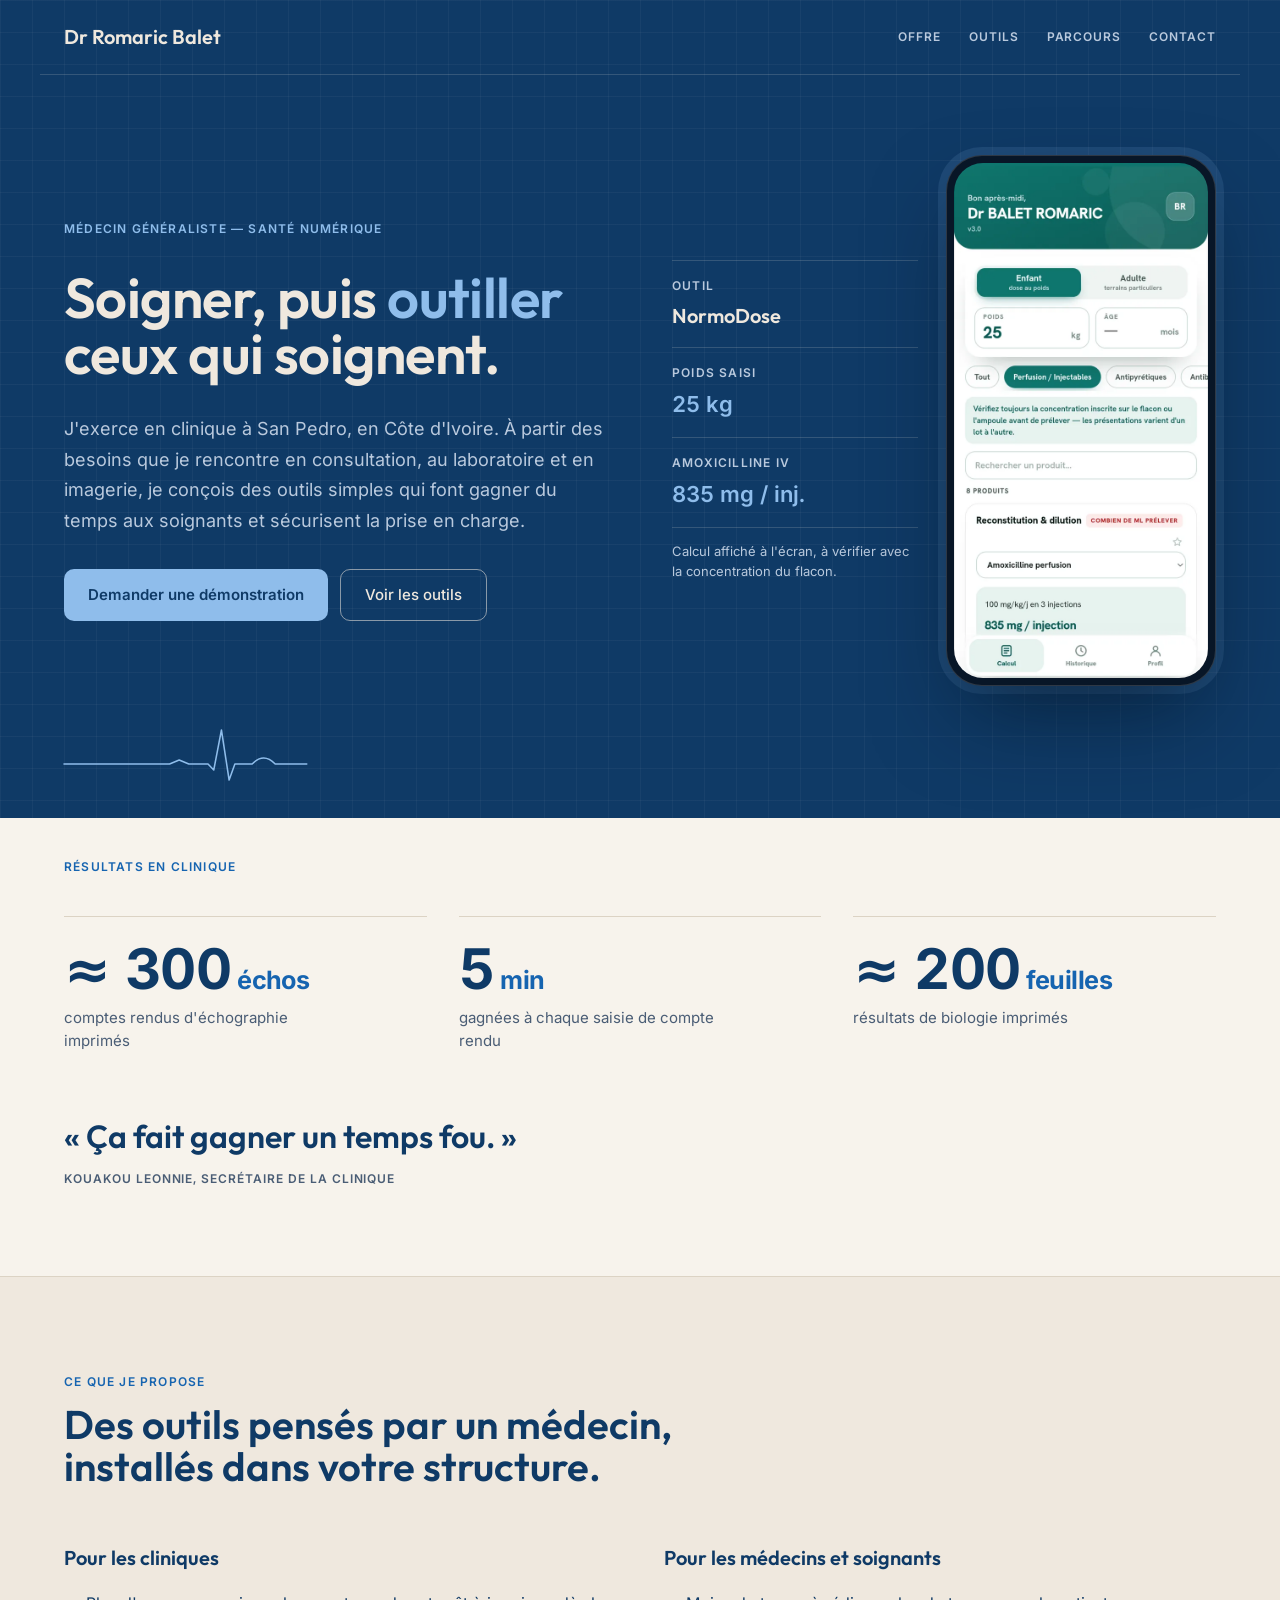
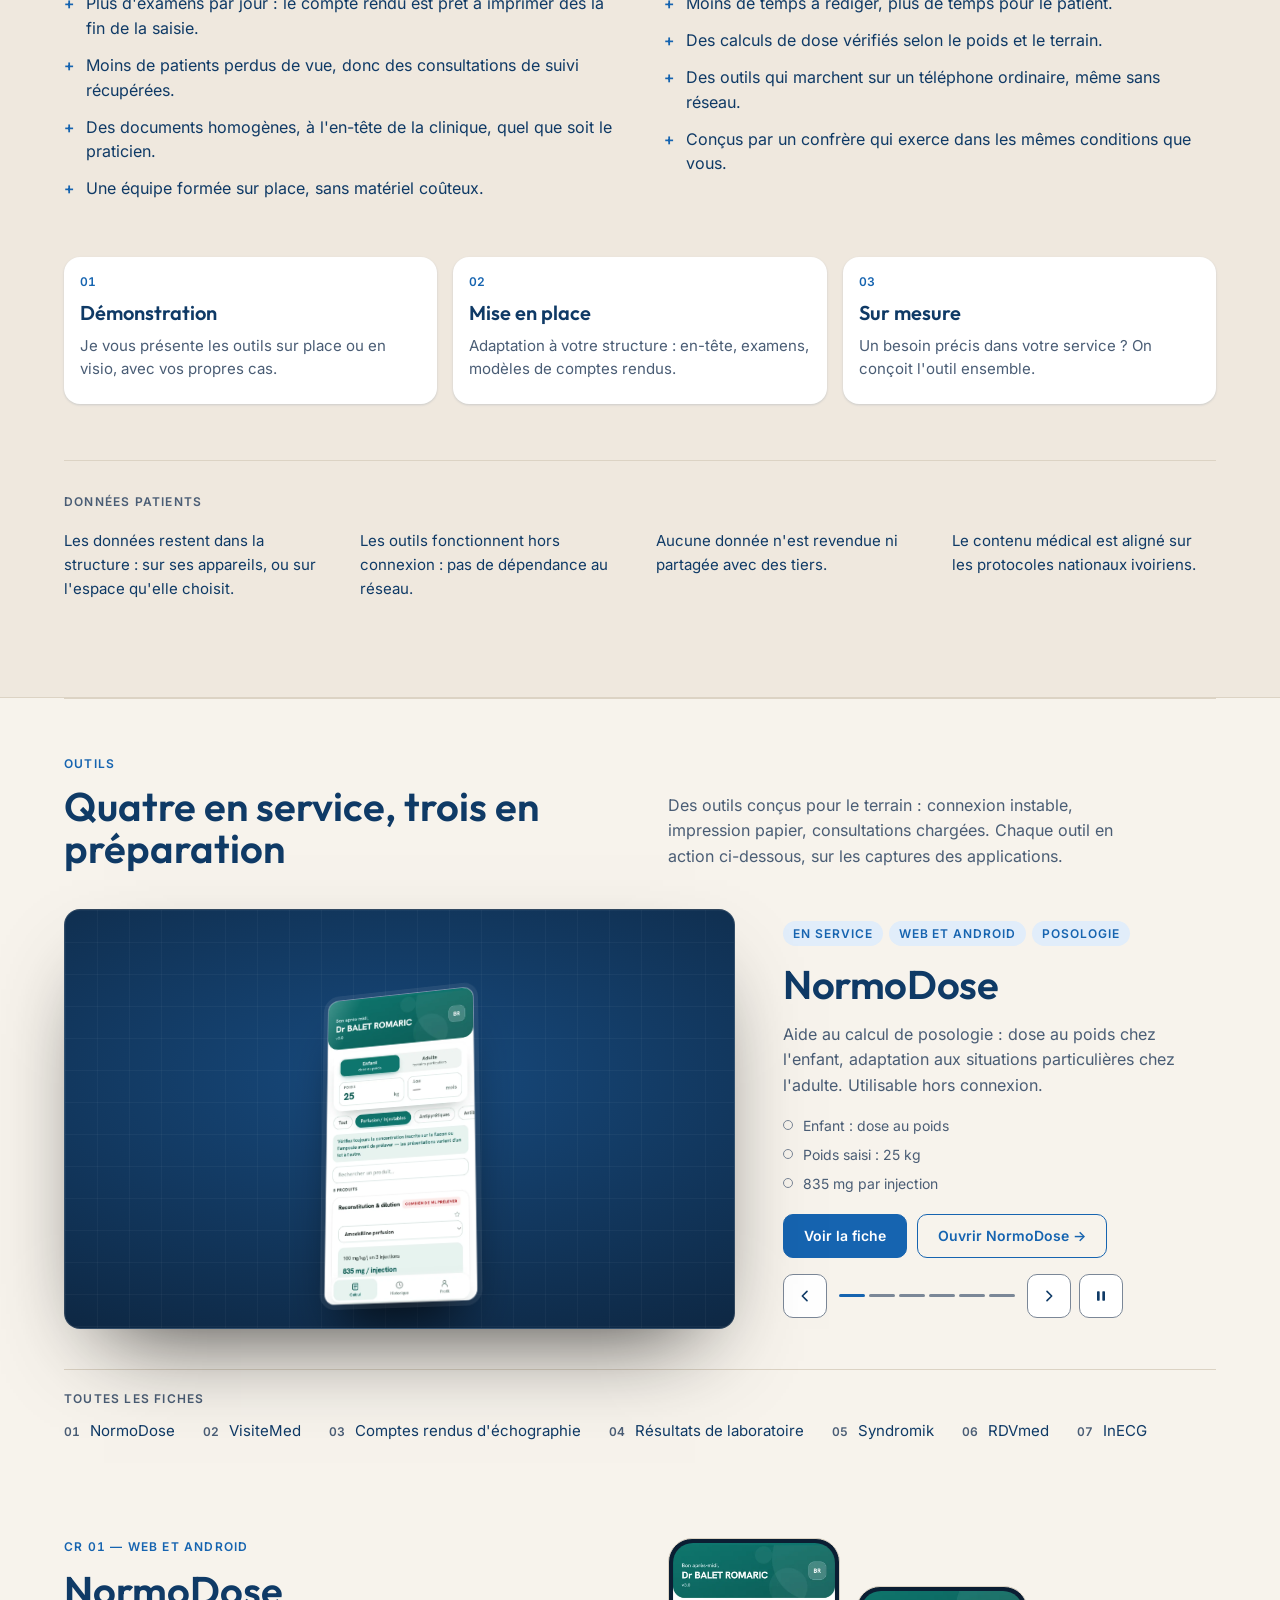
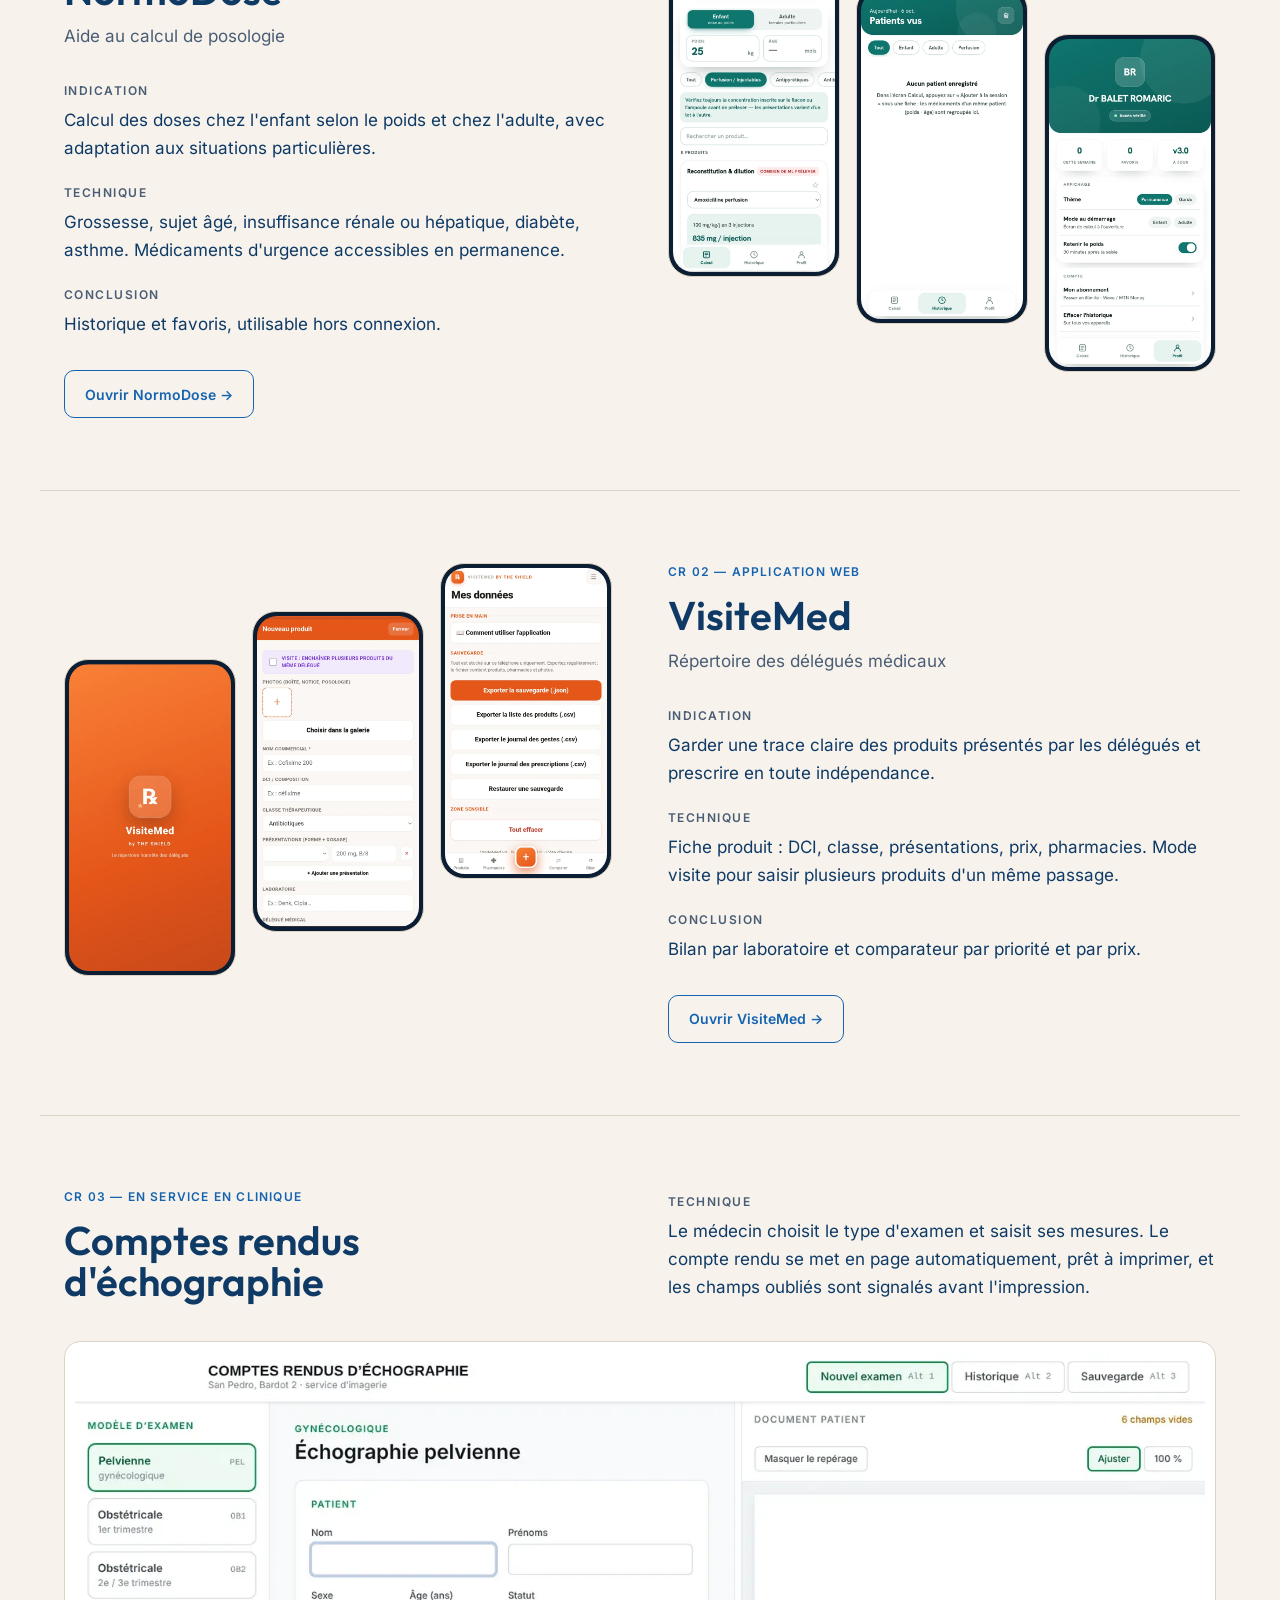
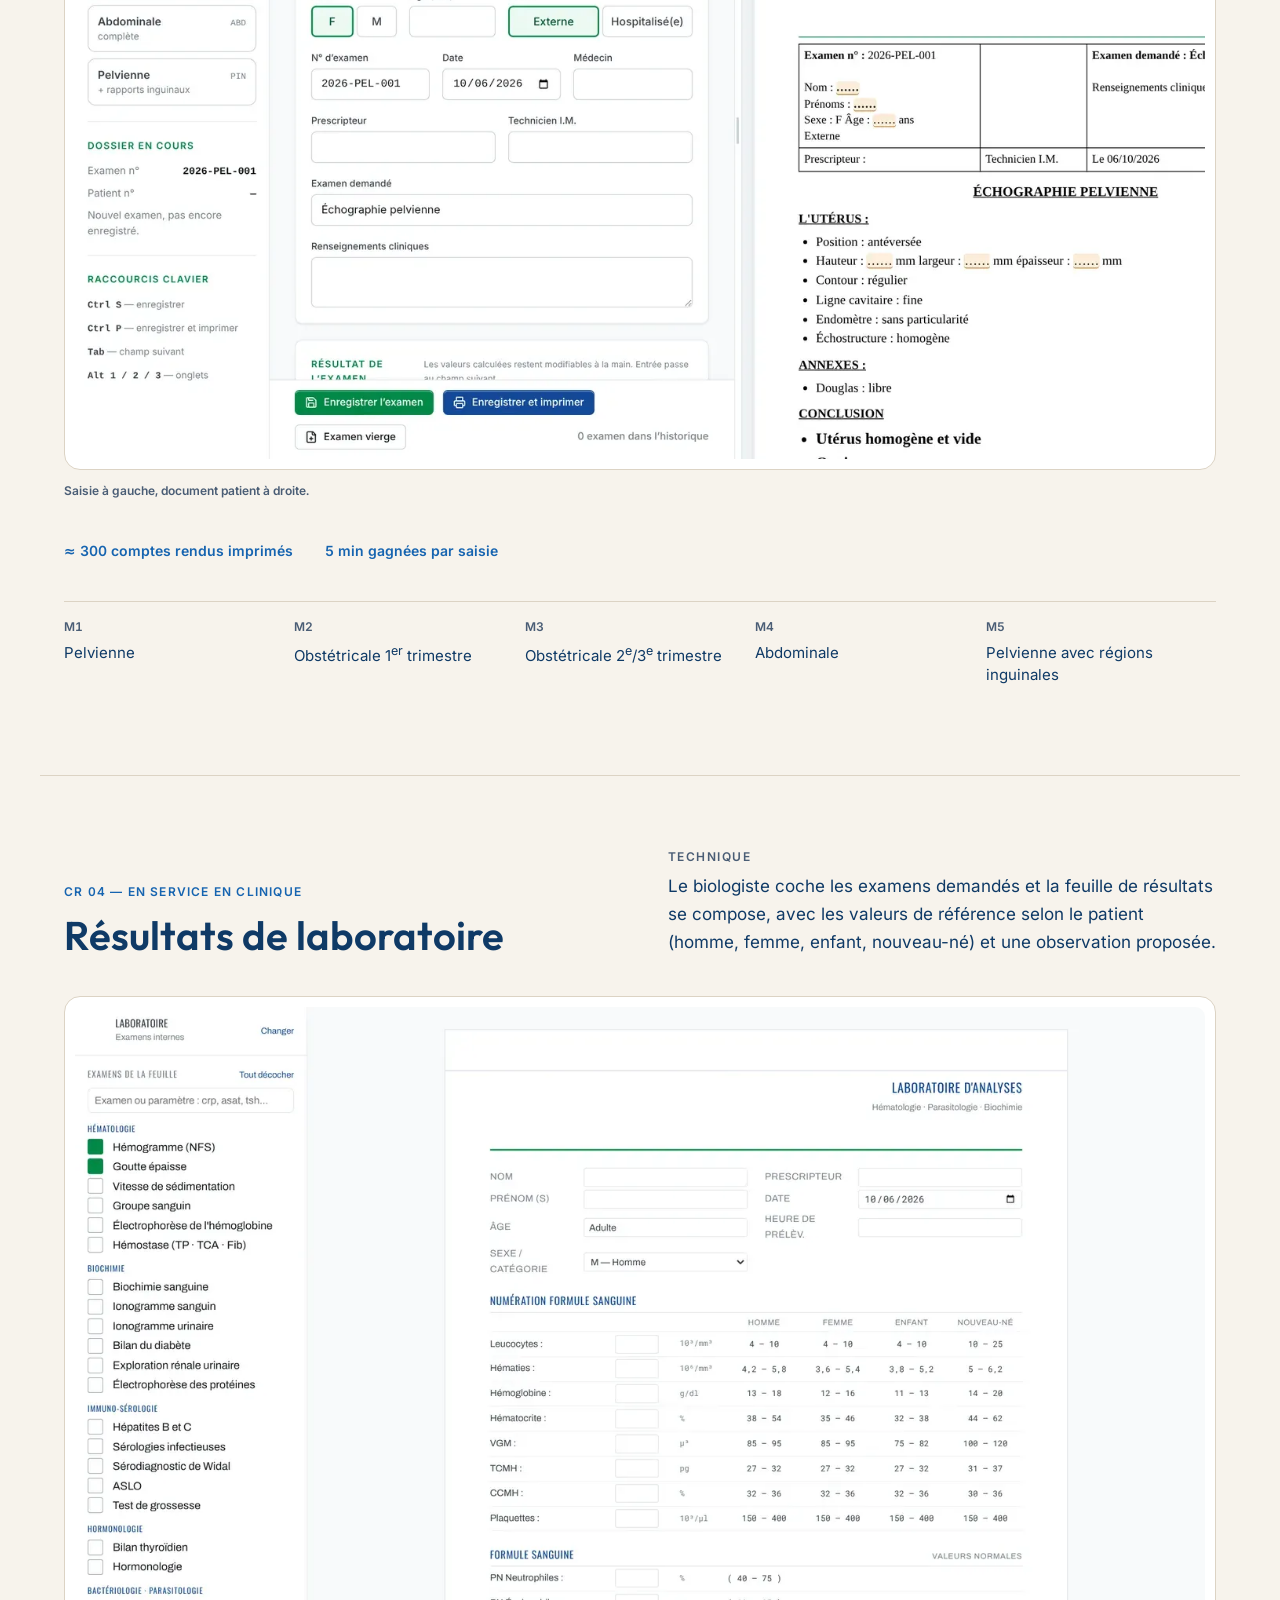
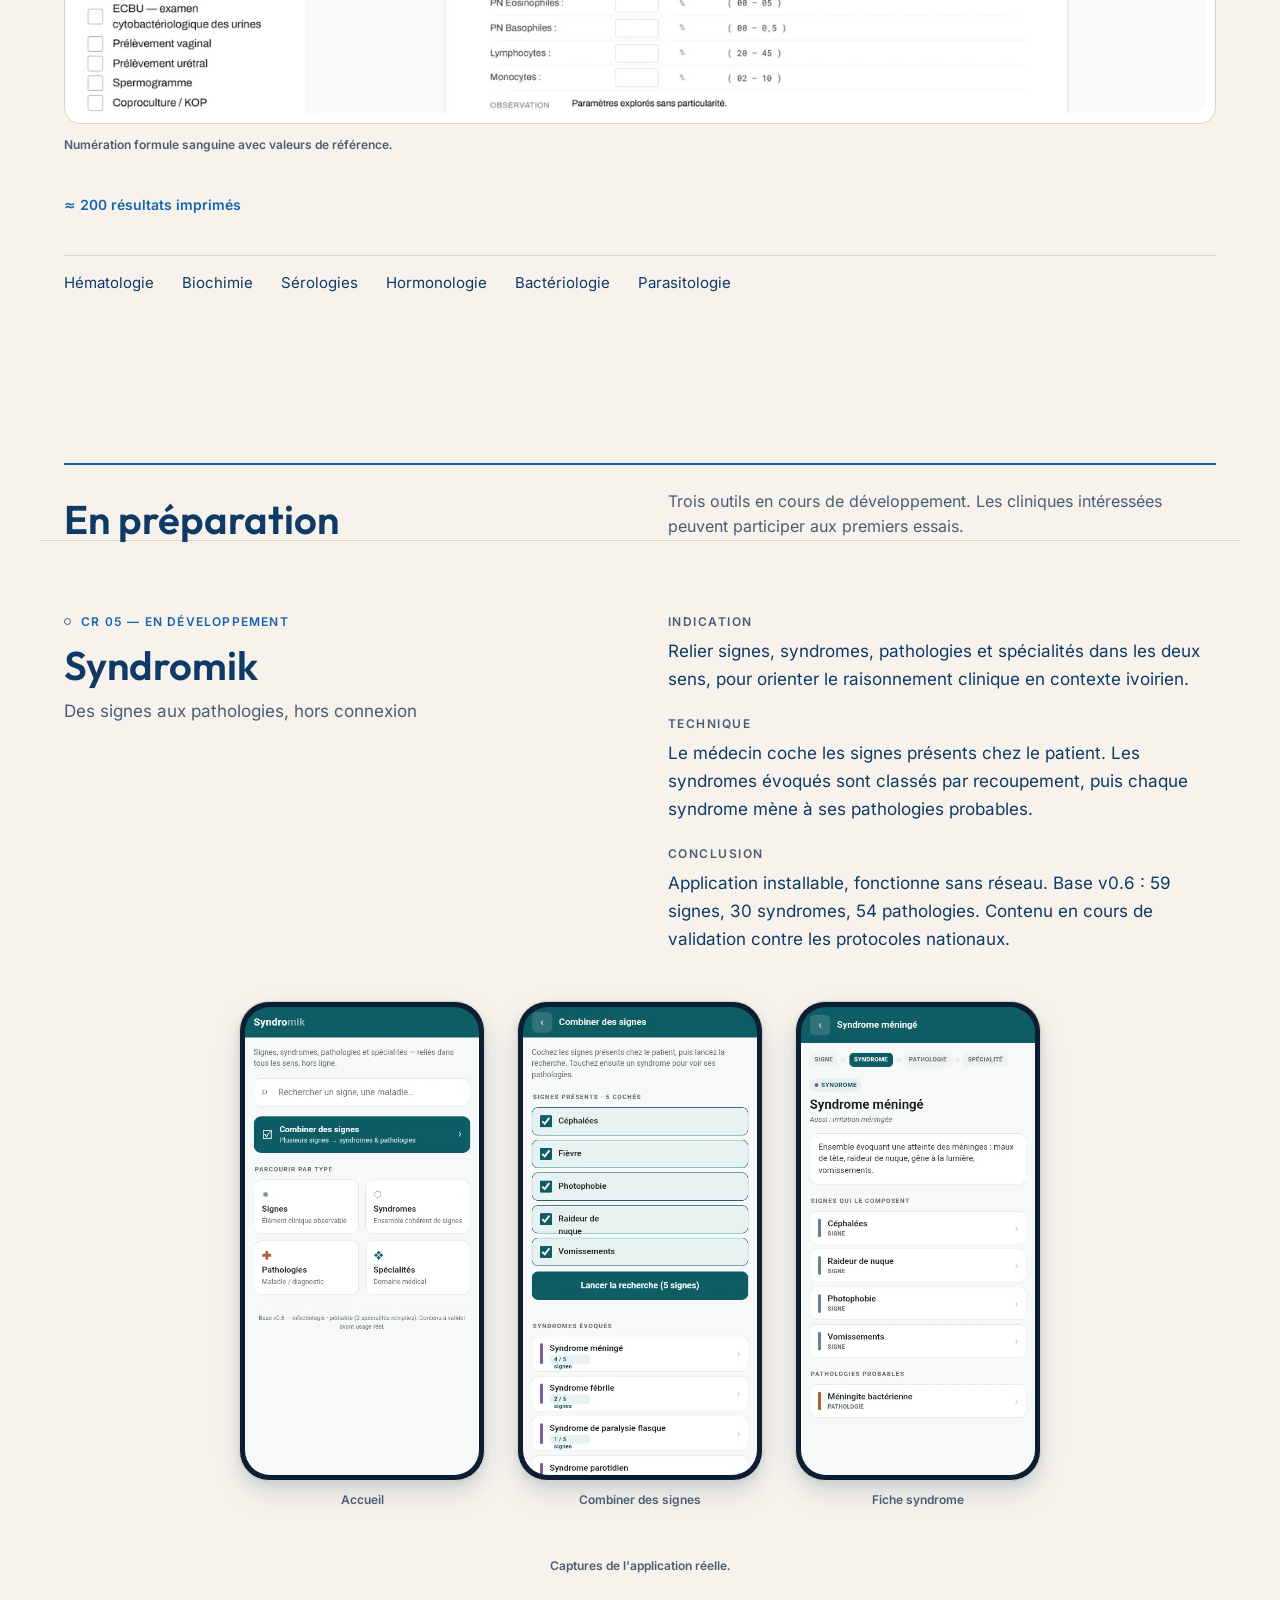
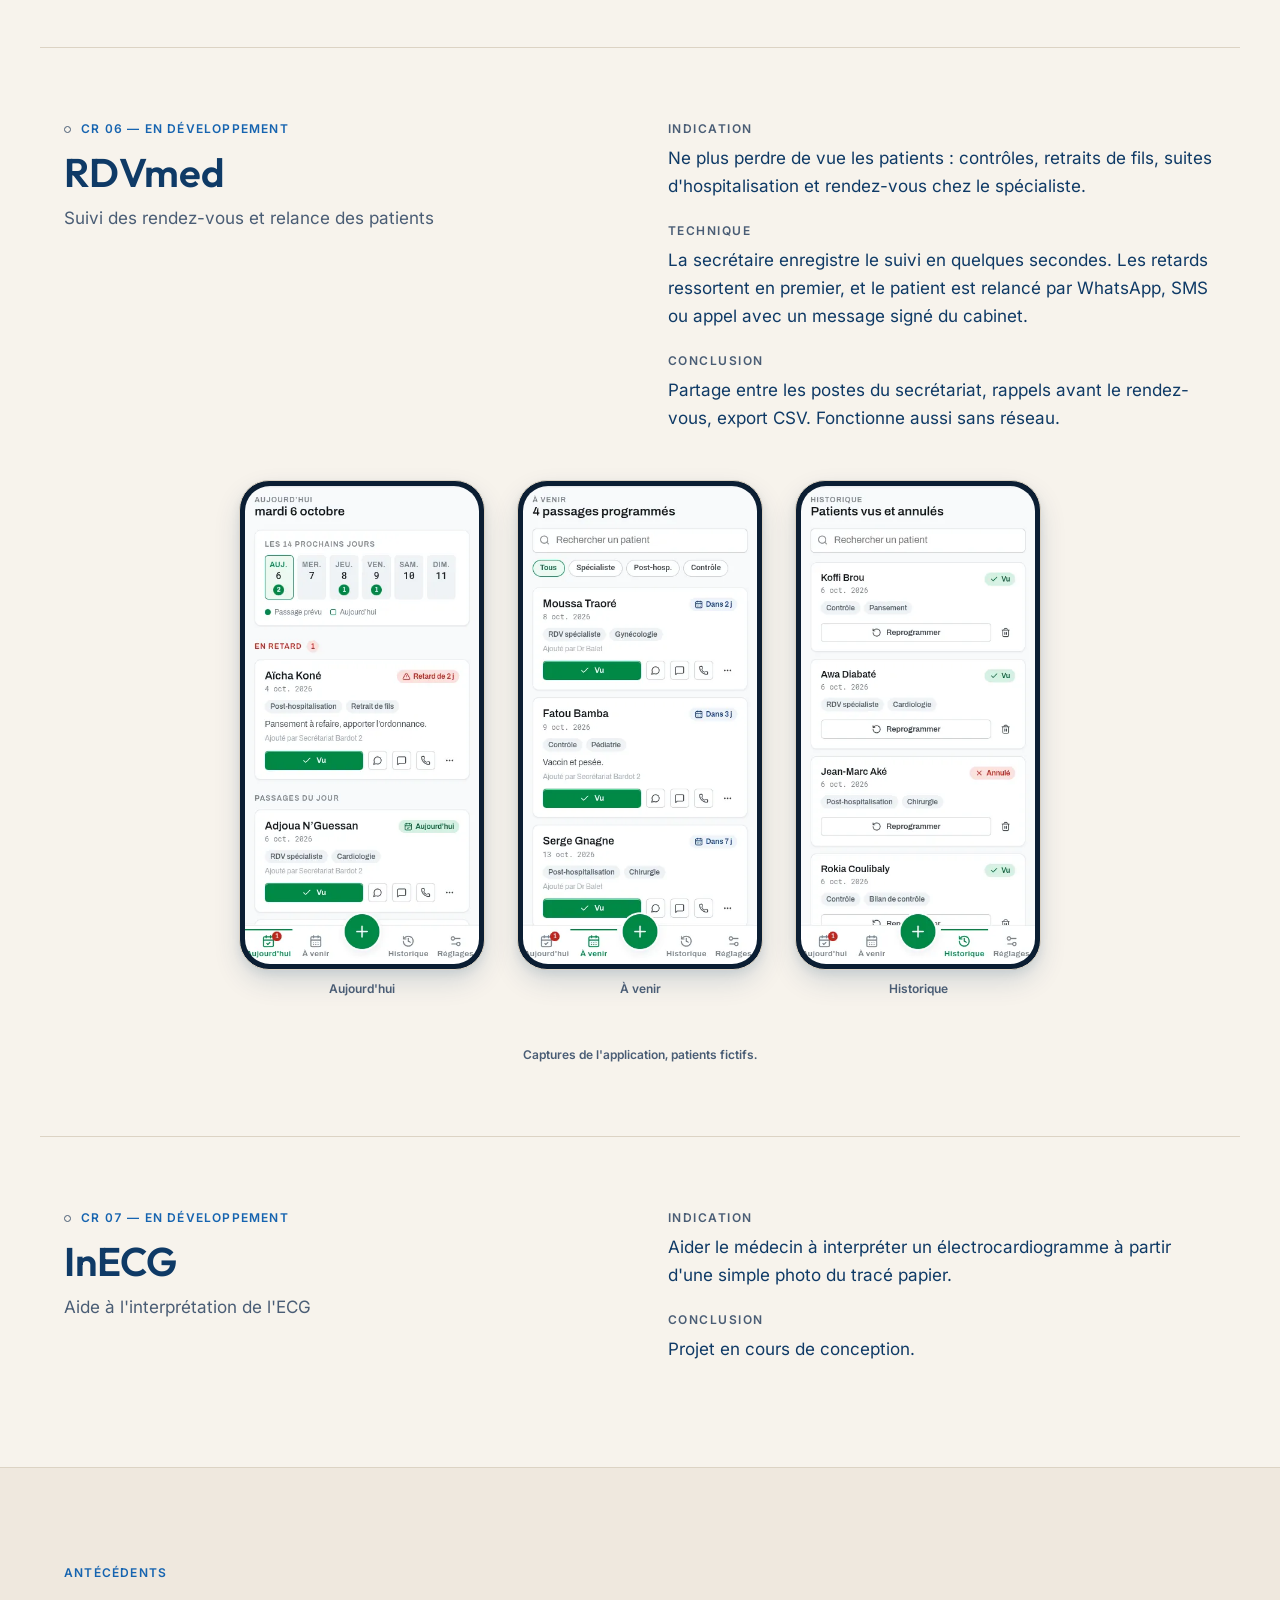
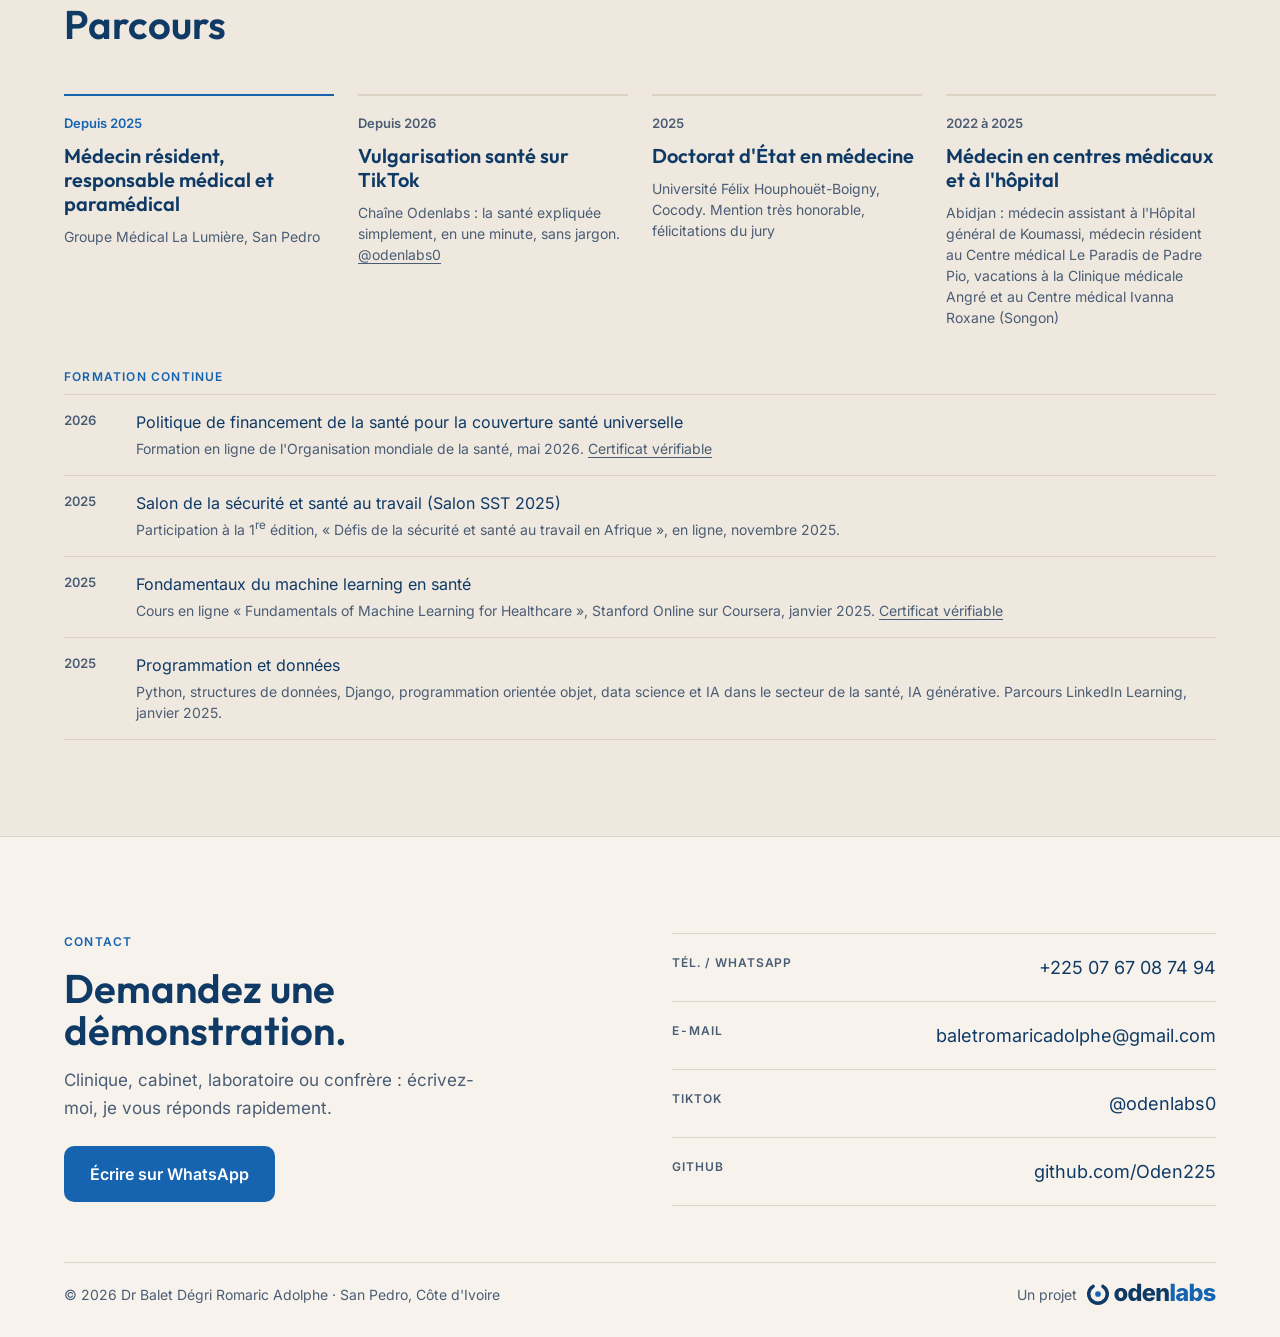
==== commit aa6a6eb2: "Add the Odenlabs TikTok channel to Parcours and Contact - Parcours: new card "Depuis 2026 — Vulgaris" ====
--- a/index.html
+++ b/index.html
@@ -438,6 +438,7 @@
       </div>
       <div data-anim="stagger" style="display:grid;grid-template-columns:repeat(auto-fit,minmax(min(100%,240px),1fr));gap:24px">
         <div style="display:flex;flex-direction:column;gap:10px;padding-top:18px;border-top:2px solid var(--accent)"><span style="font-family:var(--font-sans);font-variant-numeric:tabular-nums;font-size:13px;color:var(--accent);font-weight:600">Depuis 2025</span><span style="font-family:var(--font-display);font-size:20px;line-height:1.2;font-weight:600">Médecin résident, responsable médical et paramédical</span><span style="font-size:14px;line-height:1.5;color:var(--ink-muted)">Groupe Médical La Lumière, San Pedro</span></div>
+        <div style="display:flex;flex-direction:column;gap:10px;padding-top:18px;border-top:2px solid var(--line)"><span style="font-family:var(--font-sans);font-variant-numeric:tabular-nums;font-size:13px;color:var(--ink-muted);font-weight:600">Depuis 2026</span><span style="font-family:var(--font-display);font-size:20px;line-height:1.2;font-weight:600">Vulgarisation santé sur TikTok</span><span style="font-size:14px;line-height:1.5;color:var(--ink-muted)">Chaîne Odenlabs : la santé expliquée simplement, en une minute, sans jargon. <a href="https://www.tiktok.com/@odenlabs0" target="_blank" rel="noopener" class="hv4" style="color:var(--ink-muted);text-decoration:underline;text-underline-offset:3px">@odenlabs0</a></span></div>
         <div style="display:flex;flex-direction:column;gap:10px;padding-top:18px;border-top:2px solid var(--line)"><span style="font-family:var(--font-sans);font-variant-numeric:tabular-nums;font-size:13px;color:var(--ink-muted);font-weight:600">2025</span><span style="font-family:var(--font-display);font-size:20px;line-height:1.2;font-weight:600">Doctorat d'État en médecine</span><span style="font-size:14px;line-height:1.5;color:var(--ink-muted)">Université Félix Houphouët-Boigny, Cocody. Mention très honorable, félicitations du jury</span></div>
         <div style="display:flex;flex-direction:column;gap:10px;padding-top:18px;border-top:2px solid var(--line)"><span style="font-family:var(--font-sans);font-variant-numeric:tabular-nums;font-size:13px;color:var(--ink-muted);font-weight:600">2022 à 2025</span><span style="font-family:var(--font-display);font-size:20px;line-height:1.2;font-weight:600">Médecin en centres médicaux et à l'hôpital</span><span style="font-size:14px;line-height:1.5;color:var(--ink-muted)">Abidjan : médecin assistant à l'Hôpital général de Koumassi, médecin résident au Centre médical Le Paradis de Padre Pio, vacations à la Clinique médicale Angré et au Centre médical Ivanna Roxane (Songon)</span></div>
       </div>
@@ -464,6 +465,7 @@
       <div style="display:flex;flex-direction:column;border-top:1px solid var(--line)">
         <a href="tel:+2250767087494" style="display:flex;justify-content:space-between;gap:16px;flex-wrap:wrap;padding:20px 0;border-bottom:1px solid var(--line);text-decoration:none;color:var(--ink)" class="hv4"><span style="font-family:var(--font-sans);font-variant-numeric:tabular-nums;font-size:12px;letter-spacing:0.08em;text-transform:uppercase;color:var(--ink-muted);font-weight:600">Tél. / WhatsApp</span><span style="font-size:18px">+225 07 67 08 74 94</span></a>
         <a href="mailto:baletromaricadolphe@gmail.com" style="display:flex;justify-content:space-between;gap:16px;flex-wrap:wrap;padding:20px 0;border-bottom:1px solid var(--line);text-decoration:none;color:var(--ink)" class="hv4"><span style="font-family:var(--font-sans);font-variant-numeric:tabular-nums;font-size:12px;letter-spacing:0.08em;text-transform:uppercase;color:var(--ink-muted);font-weight:600">E-mail</span><span style="font-size:18px;overflow-wrap:anywhere">baletromaricadolphe@gmail.com</span></a>
+        <a href="https://www.tiktok.com/@odenlabs0" target="_blank" rel="noopener" style="display:flex;justify-content:space-between;gap:16px;flex-wrap:wrap;padding:20px 0;border-bottom:1px solid var(--line);text-decoration:none;color:var(--ink)" class="hv4"><span style="font-family:var(--font-sans);font-variant-numeric:tabular-nums;font-size:12px;letter-spacing:0.08em;text-transform:uppercase;color:var(--ink-muted);font-weight:600">TikTok</span><span style="font-size:18px">@odenlabs0</span></a>
         <a href="https://github.com/Oden225" target="_blank" rel="noopener" style="display:flex;justify-content:space-between;gap:16px;flex-wrap:wrap;padding:20px 0;border-bottom:1px solid var(--line);text-decoration:none;color:var(--ink)" class="hv4"><span style="font-family:var(--font-sans);font-variant-numeric:tabular-nums;font-size:12px;letter-spacing:0.08em;text-transform:uppercase;color:var(--ink-muted);font-weight:600">GitHub</span><span style="font-size:18px">github.com/Oden225</span></a>
       </div>
     </div>
